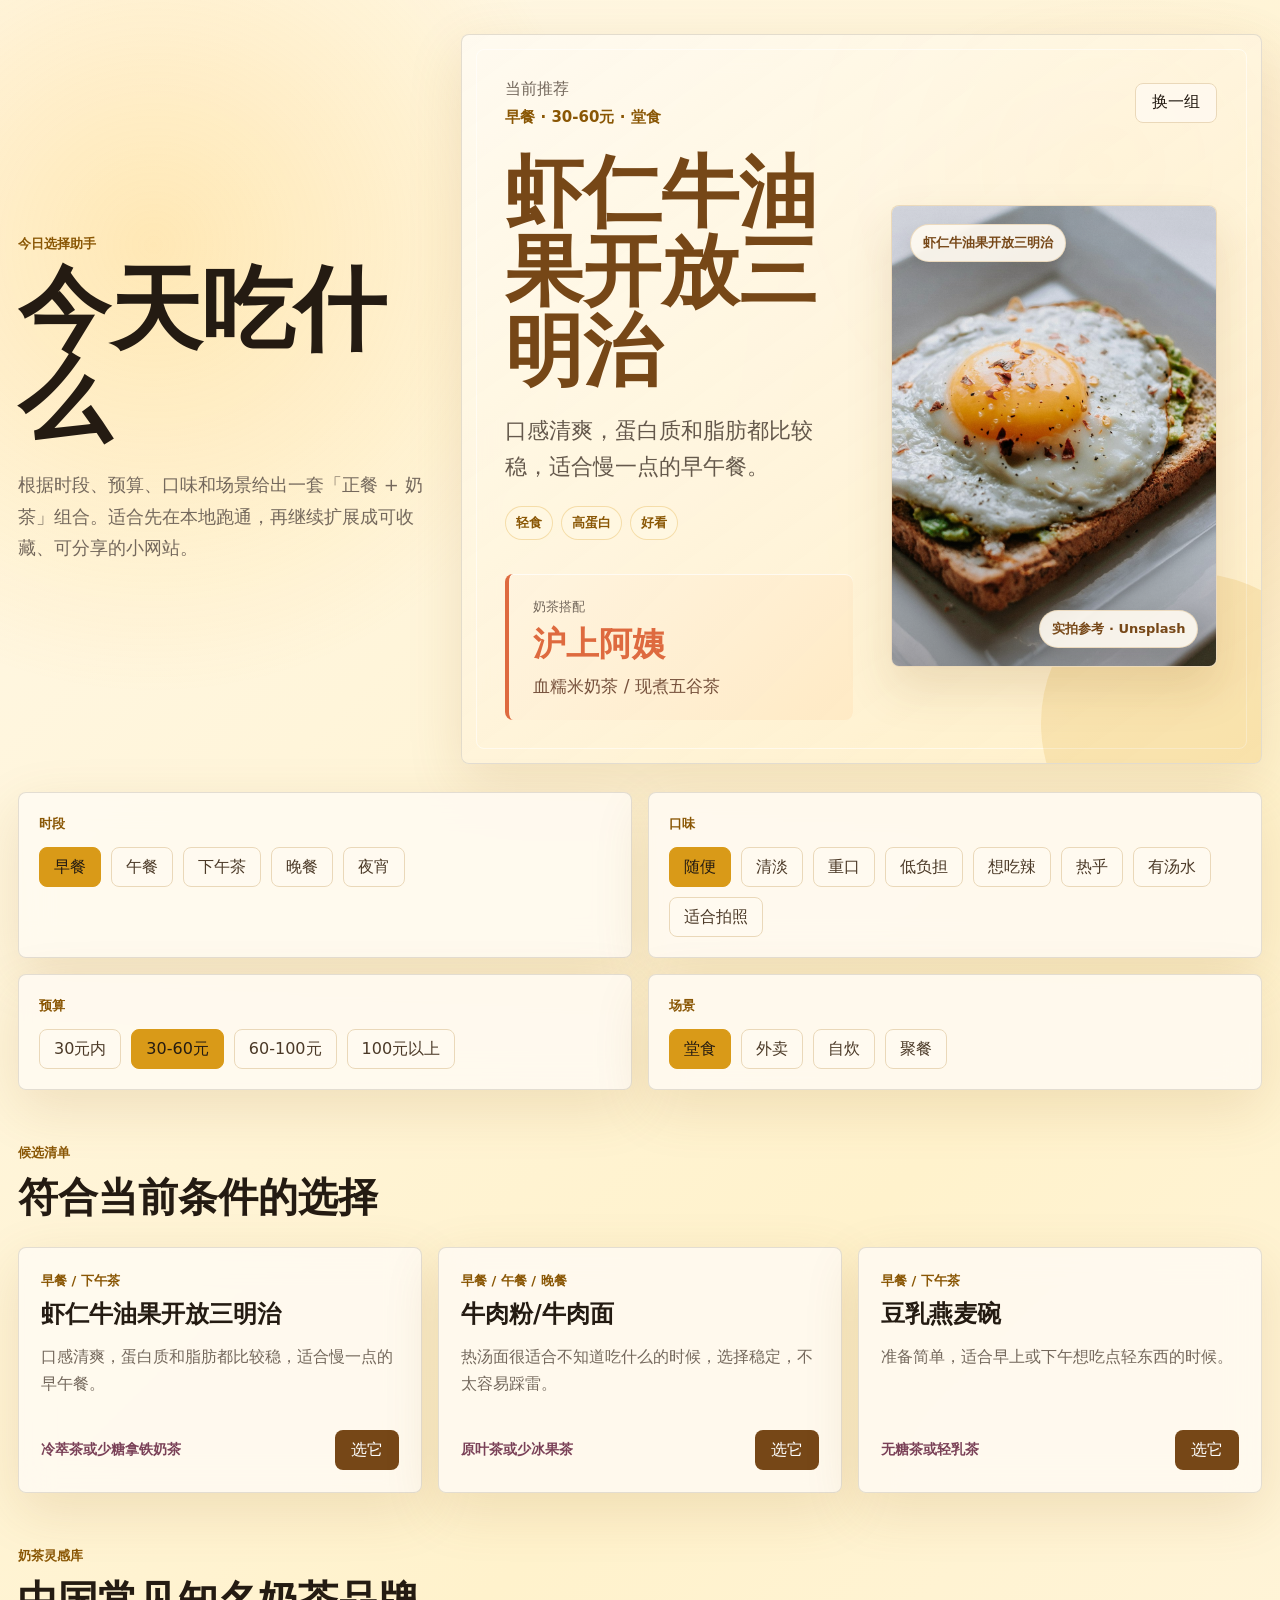
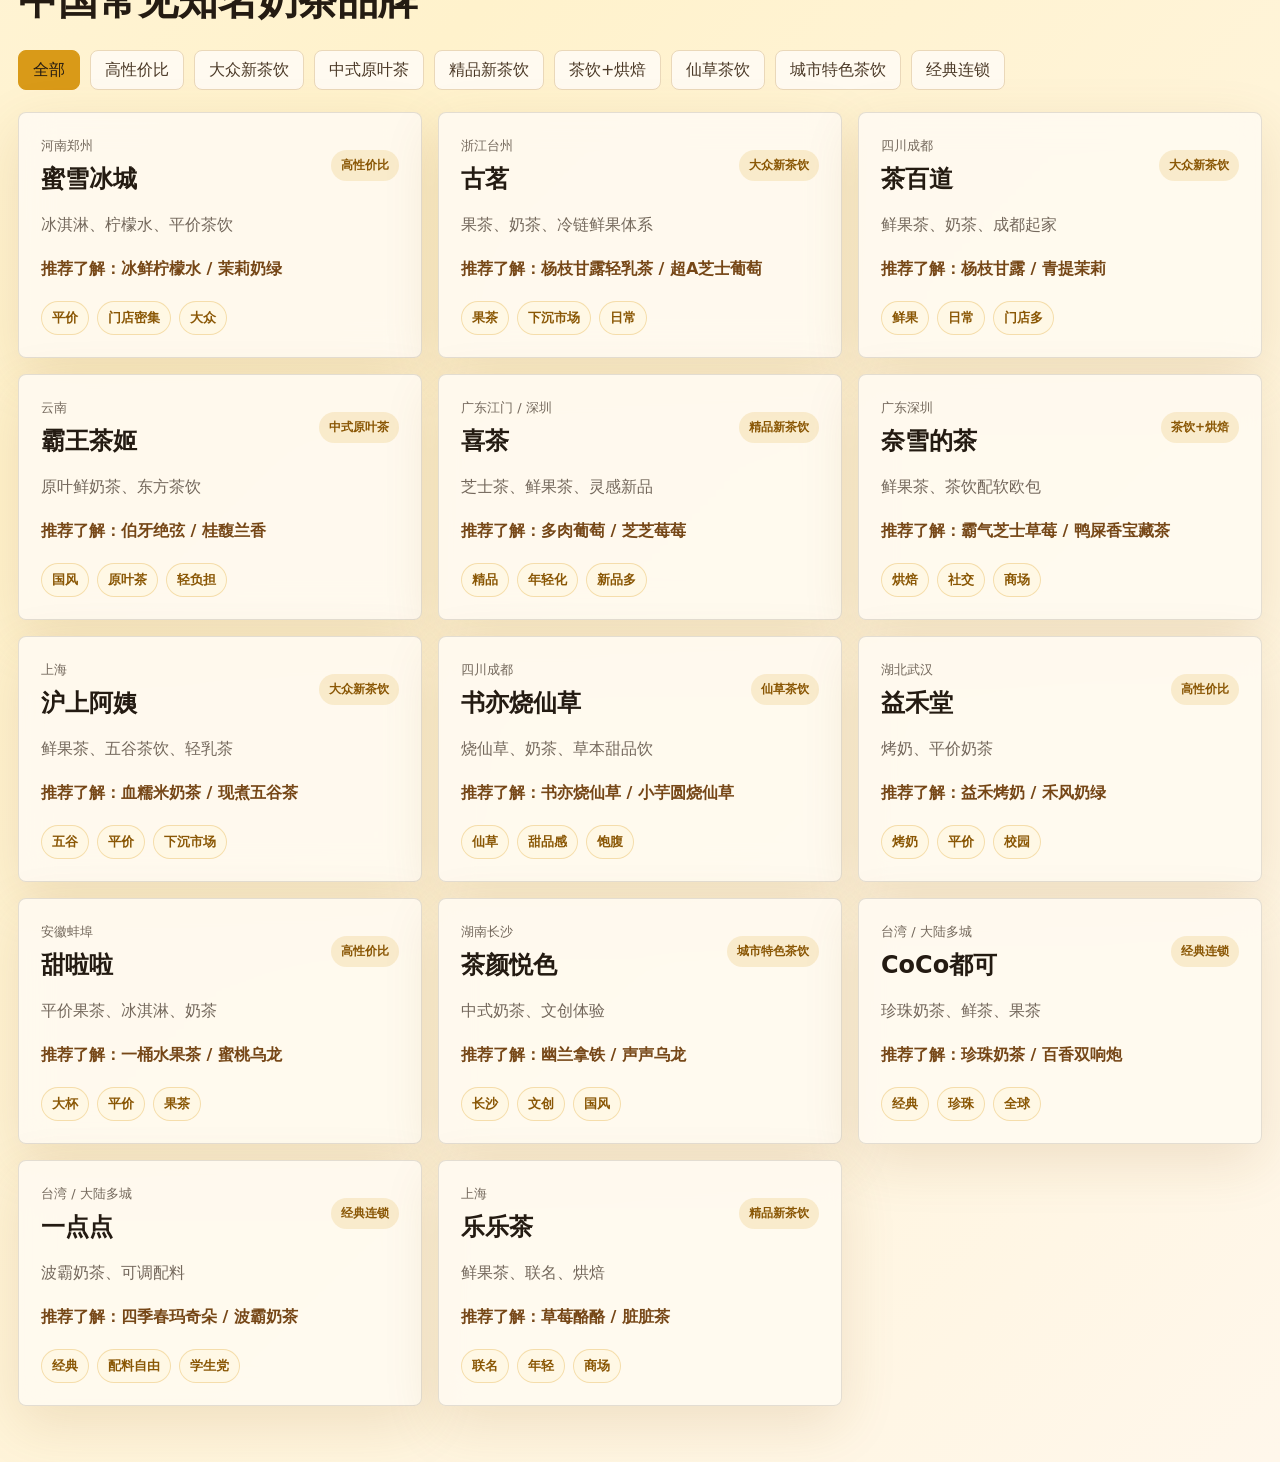
==== index.html @ f4c031ff "Add files via upload deploy today eat static site" ====
<!doctype html>
<html lang="zh-CN">
  <head>
    <meta charset="UTF-8" />
    <meta name="viewport" content="width=device-width, initial-scale=1.0" />
    <meta name="description" content="今天吃什么 - 简约现代的用餐与奶茶推荐小工具" />
    <title>今天吃什么</title>
    <style>
:root{color-scheme:light;font-family:Inter,PingFang SC,Microsoft YaHei,Noto Sans CJK SC,system-ui,sans-serif;background:#fff7e5;color:#241b12;--paper: #fffaf0;--ink: #241b12;--muted: #74685c;--line: #ead8b9;--honey: #d99a18;--honey-dark: #8a5705;--honey-soft: #fff0bd;--terracotta: #de6a3f;--cocoa: #764717;--plum: #7a4157;--shadow: 0 18px 55px rgba(142, 91, 19, .14)}*{box-sizing:border-box}body{margin:0;min-width:320px;background:radial-gradient(circle at 12% 8%,rgba(255,193,64,.28),transparent 28rem),radial-gradient(circle at 88% 12%,rgba(222,106,63,.14),transparent 24rem),linear-gradient(135deg,#fff8e8,#fff2cc 48%,#fff7eb)}button{border:0;cursor:pointer;font:inherit}.app-shell{width:min(1260px,calc(100% - 36px));margin:0 auto;padding:34px 0 56px}.hero{display:grid;grid-template-columns:minmax(260px,.68fr) minmax(560px,1.32fr);gap:30px;align-items:stretch;min-height:620px}.hero-copy{display:flex;min-height:100%;flex-direction:column;justify-content:center;padding:44px 0}.eyebrow,.section-heading span,.card-kicker,.filter-group>span{color:var(--honey-dark);font-size:13px;font-weight:700}h1,h2,h3,p{margin:0}h1{margin-top:12px;font-size:clamp(48px,8vw,92px);line-height:.98;letter-spacing:0}.hero-copy p{width:min(620px,100%);margin-top:24px;color:var(--muted);font-size:18px;line-height:1.75}.hero-panel,.meal-card,.brand-card,.filter-group{border:1px solid rgba(221,215,203,.82);border-radius:8px;background:#fffaf0eb;box-shadow:var(--shadow);-webkit-backdrop-filter:blur(16px);backdrop-filter:blur(16px)}.hero-panel{position:relative;overflow:hidden;display:flex;min-height:620px;flex-direction:column;justify-content:space-between;padding:clamp(26px,3.4vw,44px);background:linear-gradient(145deg,#fffaf0f7,#ffeec6d6),radial-gradient(circle at 80% 18%,rgba(255,202,81,.34),transparent 20rem)}.hero-panel:before{position:absolute;top:14px;right:14px;bottom:14px;left:14px;border:1px solid rgba(255,255,255,.56);border-radius:8px;content:"";pointer-events:none}.hero-panel:after{position:absolute;right:-80px;bottom:-110px;width:300px;height:300px;border-radius:50%;background:#d99a1829;content:"";pointer-events:none}.panel-topline,.meal-footer,.brand-head{display:flex;align-items:center;justify-content:space-between;gap:16px}.panel-topline span{color:var(--muted)}.panel-topline>div{position:relative;z-index:1;display:flex;flex-direction:column;gap:8px}.panel-topline strong{color:var(--honey-dark);font-size:15px}.hero-card-body{position:relative;z-index:1;display:grid;flex:1;grid-template-columns:minmax(0,1fr) minmax(300px,.94fr);gap:clamp(20px,3vw,40px);align-items:center;margin-top:26px}.hero-card-content{min-width:0}.ghost-button,.meal-footer button,.tier-tabs button,.chips button{min-height:40px;border-radius:8px;transition:transform .16s ease,background .16s ease,color .16s ease}.ghost-button{border:1px solid var(--line);background:#fffaf0d6;color:var(--ink);padding:0 16px;position:relative;z-index:1}.ghost-button:hover,.meal-footer button:hover,.tier-tabs button:hover,.chips button:hover{transform:translateY(-1px)}.hero-panel h2{margin-top:0;color:var(--cocoa);font-size:clamp(50px,6.1vw,86px);line-height:1.02}.hero-card-content>p{max-width:610px;margin-top:22px;color:#65594c;font-size:clamp(18px,1.7vw,24px);line-height:1.62}.tag-row{display:flex;flex-wrap:wrap;gap:8px;margin-top:22px}.tag-row span{border:1px solid rgba(217,154,24,.28);border-radius:999px;background:#fff8e2c7;color:var(--honey-dark);font-size:13px;font-weight:700;padding:7px 10px}.pair-card{max-width:620px;margin-top:34px;border-left:4px solid var(--terracotta);border-radius:8px;background:linear-gradient(135deg,#fff4dff2,#ffe8c2d1);box-shadow:inset 0 1px #ffffffb3;padding:22px 24px}.pair-card span,.brand-head span{color:var(--muted);font-size:13px}.pair-card strong{display:block;margin-top:6px;color:var(--terracotta);font-size:clamp(26px,2.6vw,36px)}.pair-card p{margin-top:8px;color:#76513c;font-size:17px}.food-visual{position:relative;display:grid;overflow:hidden;min-height:460px;place-items:stretch;border:1px solid rgba(234,216,185,.9);border-radius:8px;background:radial-gradient(circle at 46% 34%,rgba(255,255,255,.86),transparent 15rem),linear-gradient(145deg,#ffe8aac7,#fff5e0eb);box-shadow:inset 0 1px #ffffffc2,0 22px 46px #7f501426}.food-visual img{display:block;width:100%;max-width:none;height:100%;min-height:460px;object-fit:cover;transform:scale(1.01)}.food-visual img.fallback-art{object-fit:contain;padding:28px;background:#fff3d2}.photo-shade{position:absolute;top:0;right:0;bottom:0;left:0;background:linear-gradient(180deg,#241b1214,#241b1200 42%),linear-gradient(0deg,#241b1257,#241b1200 44%);pointer-events:none}.visual-chip{position:absolute;z-index:1;border:1px solid rgba(234,216,185,.9);border-radius:999px;background:#fffaf0eb;box-shadow:0 12px 24px #241b1229;color:var(--cocoa);font-size:13px;font-weight:800;padding:9px 12px}.visual-chip.top{top:18px;left:18px}.visual-chip.bottom{right:18px;bottom:18px}.controls-section{display:grid;grid-template-columns:repeat(2,minmax(0,1fr));gap:16px;margin-top:28px}.filter-group{padding:20px}.chips{display:flex;flex-wrap:wrap;gap:10px;margin-top:14px}.chips button,.tier-tabs button{border:1px solid var(--line);background:#fffaf0;color:#4b3927;padding:0 14px}.chips button.selected,.tier-tabs button.active{border-color:var(--honey);background:var(--honey);color:#241b12}.recommend-grid,.brand-section{margin-top:54px}.section-heading{display:flex;flex-direction:column;gap:8px}.section-heading h2{font-size:clamp(26px,4vw,40px)}.cards,.brand-list{display:grid;grid-template-columns:repeat(3,minmax(0,1fr));gap:16px;margin-top:22px}.meal-card,.brand-card{display:flex;min-height:246px;flex-direction:column;justify-content:space-between;padding:22px}.meal-card h3,.brand-card h3{margin-top:8px;font-size:24px}.meal-card p,.brand-card p{margin-top:14px;color:var(--muted);line-height:1.65}.meal-footer{margin-top:22px}.meal-footer span{color:var(--plum);font-size:14px;font-weight:700}.meal-footer button{background:var(--cocoa);color:#fff;padding:0 16px}.tier-tabs{display:flex;flex-wrap:wrap;gap:10px;margin-top:22px}.brand-head strong{border-radius:999px;background:#d99a1829;color:var(--honey-dark);font-size:12px;padding:7px 10px;white-space:nowrap}.drink-line{margin-top:16px;color:var(--cocoa);font-weight:700;line-height:1.5}.tag-row.compact{margin-top:18px}@media(max-width:920px){.hero,.controls-section,.cards,.brand-list{grid-template-columns:1fr}.hero{min-height:auto}.hero-copy{padding:26px 0 8px}.hero-panel{min-height:auto}.hero-card-body{grid-template-columns:1fr}.food-visual{order:-1;min-height:330px}.food-visual img{min-height:330px}}@media(max-width:560px){.app-shell{width:min(100% - 24px,1180px);padding-top:20px}h1{font-size:50px}.hero-copy p,.hero-card-content>p{font-size:16px}.hero-panel h2{font-size:42px}.hero-panel,.meal-card,.brand-card,.filter-group{padding:18px}.panel-topline,.meal-footer,.brand-head{align-items:flex-start;flex-direction:column}.ghost-button,.meal-footer button{width:100%}.food-visual,.food-visual img{min-height:236px}.visual-chip{font-size:12px;padding:7px 10px}}

    </style>
  </head>
  <body>
    <div id="root"></div>
    <script>
(function(){const U=document.createElement("link").relList;if(U&&U.supports&&U.supports("modulepreload"))return;for(const M of document.querySelectorAll('link[rel="modulepreload"]'))pe(M);new MutationObserver(M=>{for(const K of M)if(K.type==="childList")for(const re of K.addedNodes)re.tagName==="LINK"&&re.rel==="modulepreload"&&pe(re)}).observe(document,{childList:!0,subtree:!0});function m(M){const K={};return M.integrity&&(K.integrity=M.integrity),M.referrerPolicy&&(K.referrerPolicy=M.referrerPolicy),M.crossOrigin==="use-credentials"?K.credentials="include":M.crossOrigin==="anonymous"?K.credentials="omit":K.credentials="same-origin",K}function pe(M){if(M.ep)return;M.ep=!0;const K=m(M);fetch(M.href,K)}})();function Df(_){return _&&_.__esModule&&Object.prototype.hasOwnProperty.call(_,"default")?_.default:_}var Ni={exports:{}},gr={},Pi={exports:{}},F={};/**
 * @license React
 * react.production.min.js
 *
 * Copyright (c) Facebook, Inc. and its affiliates.
 *
 * This source code is licensed under the MIT license found in the
 * LICENSE file in the root directory of this source tree.
 */var Pa;function Ff(){if(Pa)return F;Pa=1;var _=Symbol.for("react.element"),U=Symbol.for("react.portal"),m=Symbol.for("react.fragment"),pe=Symbol.for("react.strict_mode"),M=Symbol.for("react.profiler"),K=Symbol.for("react.provider"),re=Symbol.for("react.context"),ae=Symbol.for("react.forward_ref"),$=Symbol.for("react.suspense"),ke=Symbol.for("react.memo"),ve=Symbol.for("react.lazy"),X=Symbol.iterator;function Y(c){return c===null||typeof c!="object"?null:(c=X&&c[X]||c["@@iterator"],typeof c=="function"?c:null)}var G={isMounted:function(){return!1},enqueueForceUpdate:function(){},enqueueReplaceState:function(){},enqueueSetState:function(){}},Le=Object.assign,Z={};function x(c,v,D){this.props=c,this.context=v,this.refs=Z,this.updater=D||G}x.prototype.isReactComponent={},x.prototype.setState=function(c,v){if(typeof c!="object"&&typeof c!="function"&&c!=null)throw Error("setState(...): takes an object of state variables to update or a function which returns an object of state variables.");this.updater.enqueueSetState(this,c,v,"setState")},x.prototype.forceUpdate=function(c){this.updater.enqueueForceUpdate(this,c,"forceUpdate")};function le(){}le.prototype=x.prototype;function at(c,v,D){this.props=c,this.context=v,this.refs=Z,this.updater=D||G}var be=at.prototype=new le;be.constructor=at,Le(be,x.prototype),be.isPureReactComponent=!0;var Ee=Array.isArray,et=Object.prototype.hasOwnProperty,ze={current:null},Re={key:!0,ref:!0,__self:!0,__source:!0};function Ke(c,v,D){var I,V={},B=null,J=null;if(v!=null)for(I in v.ref!==void 0&&(J=v.ref),v.key!==void 0&&(B=""+v.key),v)et.call(v,I)&&!Re.hasOwnProperty(I)&&(V[I]=v[I]);var W=arguments.length-2;if(W===1)V.children=D;else if(1<W){for(var te=Array(W),Be=0;Be<W;Be++)te[Be]=arguments[Be+2];V.children=te}if(c&&c.defaultProps)for(I in W=c.defaultProps,W)V[I]===void 0&&(V[I]=W[I]);return{$$typeof:_,type:c,key:B,ref:J,props:V,_owner:ze.current}}function Pt(c,v){return{$$typeof:_,type:c.type,key:v,ref:c.ref,props:c.props,_owner:c._owner}}function yt(c){return typeof c=="object"&&c!==null&&c.$$typeof===_}function Yt(c){var v={"=":"=0",":":"=2"};return"$"+c.replace(/[=:]/g,function(D){return v[D]})}var ct=/\/+/g;function Ve(c,v){return typeof c=="object"&&c!==null&&c.key!=null?Yt(""+c.key):v.toString(36)}function tt(c,v,D,I,V){var B=typeof c;(B==="undefined"||B==="boolean")&&(c=null);var J=!1;if(c===null)J=!0;else switch(B){case"string":case"number":J=!0;break;case"object":switch(c.$$typeof){case _:case U:J=!0}}if(J)return J=c,V=V(J),c=I===""?"."+Ve(J,0):I,Ee(V)?(D="",c!=null&&(D=c.replace(ct,"$&/")+"/"),tt(V,v,D,"",function(Be){return Be})):V!=null&&(yt(V)&&(V=Pt(V,D+(!V.key||J&&J.key===V.key?"":(""+V.key).replace(ct,"$&/")+"/")+c)),v.push(V)),1;if(J=0,I=I===""?".":I+":",Ee(c))for(var W=0;W<c.length;W++){B=c[W];var te=I+Ve(B,W);J+=tt(B,v,D,te,V)}else if(te=Y(c),typeof te=="function")for(c=te.call(c),W=0;!(B=c.next()).done;)B=B.value,te=I+Ve(B,W++),J+=tt(B,v,D,te,V);else if(B==="object")throw v=String(c),Error("Objects are not valid as a React child (found: "+(v==="[object Object]"?"object with keys {"+Object.keys(c).join(", ")+"}":v)+"). If you meant to render a collection of children, use an array instead.");return J}function ft(c,v,D){if(c==null)return c;var I=[],V=0;return tt(c,I,"","",function(B){return v.call(D,B,V++)}),I}function Oe(c){if(c._status===-1){var v=c._result;v=v(),v.then(function(D){(c._status===0||c._status===-1)&&(c._status=1,c._result=D)},function(D){(c._status===0||c._status===-1)&&(c._status=2,c._result=D)}),c._status===-1&&(c._status=0,c._result=v)}if(c._status===1)return c._result.default;throw c._result}var oe={current:null},k={transition:null},R={ReactCurrentDispatcher:oe,ReactCurrentBatchConfig:k,ReactCurrentOwner:ze};function N(){throw Error("act(...) is not supported in production builds of React.")}return F.Children={map:ft,forEach:function(c,v,D){ft(c,function(){v.apply(this,arguments)},D)},count:function(c){var v=0;return ft(c,function(){v++}),v},toArray:function(c){return ft(c,function(v){return v})||[]},only:function(c){if(!yt(c))throw Error("React.Children.only expected to receive a single React element child.");return c}},F.Component=x,F.Fragment=m,F.Profiler=M,F.PureComponent=at,F.StrictMode=pe,F.Suspense=$,F.__SECRET_INTERNALS_DO_NOT_USE_OR_YOU_WILL_BE_FIRED=R,F.act=N,F.cloneElement=function(c,v,D){if(c==null)throw Error("React.cloneElement(...): The argument must be a React element, but you passed "+c+".");var I=Le({},c.props),V=c.key,B=c.ref,J=c._owner;if(v!=null){if(v.ref!==void 0&&(B=v.ref,J=ze.current),v.key!==void 0&&(V=""+v.key),c.type&&c.type.defaultProps)var W=c.type.defaultProps;for(te in v)et.call(v,te)&&!Re.hasOwnProperty(te)&&(I[te]=v[te]===void 0&&W!==void 0?W[te]:v[te])}var te=arguments.length-2;if(te===1)I.children=D;else if(1<te){W=Array(te);for(var Be=0;Be<te;Be++)W[Be]=arguments[Be+2];I.children=W}return{$$typeof:_,type:c.type,key:V,ref:B,props:I,_owner:J}},F.createContext=function(c){return c={$$typeof:re,_currentValue:c,_currentValue2:c,_threadCount:0,Provider:null,Consumer:null,_defaultValue:null,_globalName:null},c.Provider={$$typeof:K,_context:c},c.Consumer=c},F.createElement=Ke,F.createFactory=function(c){var v=Ke.bind(null,c);return v.type=c,v},F.createRef=function(){return{current:null}},F.forwardRef=function(c){return{$$typeof:ae,render:c}},F.isValidElement=yt,F.lazy=function(c){return{$$typeof:ve,_payload:{_status:-1,_result:c},_init:Oe}},F.memo=function(c,v){return{$$typeof:ke,type:c,compare:v===void 0?null:v}},F.startTransition=function(c){var v=k.transition;k.transition={};try{c()}finally{k.transition=v}},F.unstable_act=N,F.useCallback=function(c,v){return oe.current.useCallback(c,v)},F.useContext=function(c){return oe.current.useContext(c)},F.useDebugValue=function(){},F.useDeferredValue=function(c){return oe.current.useDeferredValue(c)},F.useEffect=function(c,v){return oe.current.useEffect(c,v)},F.useId=function(){return oe.current.useId()},F.useImperativeHandle=function(c,v,D){return oe.current.useImperativeHandle(c,v,D)},F.useInsertionEffect=function(c,v){return oe.current.useInsertionEffect(c,v)},F.useLayoutEffect=function(c,v){return oe.current.useLayoutEffect(c,v)},F.useMemo=function(c,v){return oe.current.useMemo(c,v)},F.useReducer=function(c,v,D){return oe.current.useReducer(c,v,D)},F.useRef=function(c){return oe.current.useRef(c)},F.useState=function(c){return oe.current.useState(c)},F.useSyncExternalStore=function(c,v,D){return oe.current.useSyncExternalStore(c,v,D)},F.useTransition=function(){return oe.current.useTransition()},F.version="18.3.1",F}var za;function Li(){return za||(za=1,Pi.exports=Ff()),Pi.exports}/**
 * @license React
 * react-jsx-runtime.production.min.js
 *
 * Copyright (c) Facebook, Inc. and its affiliates.
 *
 * This source code is licensed under the MIT license found in the
 * LICENSE file in the root directory of this source tree.
 */var ja;function If(){if(ja)return gr;ja=1;var _=Li(),U=Symbol.for("react.element"),m=Symbol.for("react.fragment"),pe=Object.prototype.hasOwnProperty,M=_.__SECRET_INTERNALS_DO_NOT_USE_OR_YOU_WILL_BE_FIRED.ReactCurrentOwner,K={key:!0,ref:!0,__self:!0,__source:!0};function re(ae,$,ke){var ve,X={},Y=null,G=null;ke!==void 0&&(Y=""+ke),$.key!==void 0&&(Y=""+$.key),$.ref!==void 0&&(G=$.ref);for(ve in $)pe.call($,ve)&&!K.hasOwnProperty(ve)&&(X[ve]=$[ve]);if(ae&&ae.defaultProps)for(ve in $=ae.defaultProps,$)X[ve]===void 0&&(X[ve]=$[ve]);return{$$typeof:U,type:ae,key:Y,ref:G,props:X,_owner:M.current}}return gr.Fragment=m,gr.jsx=re,gr.jsxs=re,gr}var Ta;function Uf(){return Ta||(Ta=1,Ni.exports=If()),Ni.exports}var E=Uf(),Nt=Li();const Af=Df(Nt);var jl={},zi={exports:{}},Ae={},ji={exports:{}},Ti={};/**
 * @license React
 * scheduler.production.min.js
 *
 * Copyright (c) Facebook, Inc. and its affiliates.
 *
 * This source code is licensed under the MIT license found in the
 * LICENSE file in the root directory of this source tree.
 */var La;function Vf(){return La||(La=1,(function(_){function U(k,R){var N=k.length;k.push(R);e:for(;0<N;){var c=N-1>>>1,v=k[c];if(0<M(v,R))k[c]=R,k[N]=v,N=c;else break e}}function m(k){return k.length===0?null:k[0]}function pe(k){if(k.length===0)return null;var R=k[0],N=k.pop();if(N!==R){k[0]=N;e:for(var c=0,v=k.length,D=v>>>1;c<D;){var I=2*(c+1)-1,V=k[I],B=I+1,J=k[B];if(0>M(V,N))B<v&&0>M(J,V)?(k[c]=J,k[B]=N,c=B):(k[c]=V,k[I]=N,c=I);else if(B<v&&0>M(J,N))k[c]=J,k[B]=N,c=B;else break e}}return R}function M(k,R){var N=k.sortIndex-R.sortIndex;return N!==0?N:k.id-R.id}if(typeof performance=="object"&&typeof performance.now=="function"){var K=performance;_.unstable_now=function(){return K.now()}}else{var re=Date,ae=re.now();_.unstable_now=function(){return re.now()-ae}}var $=[],ke=[],ve=1,X=null,Y=3,G=!1,Le=!1,Z=!1,x=typeof setTimeout=="function"?setTimeout:null,le=typeof clearTimeout=="function"?clearTimeout:null,at=typeof setImmediate<"u"?setImmediate:null;typeof navigator<"u"&&navigator.scheduling!==void 0&&navigator.scheduling.isInputPending!==void 0&&navigator.scheduling.isInputPending.bind(navigator.scheduling);function be(k){for(var R=m(ke);R!==null;){if(R.callback===null)pe(ke);else if(R.startTime<=k)pe(ke),R.sortIndex=R.expirationTime,U($,R);else break;R=m(ke)}}function Ee(k){if(Z=!1,be(k),!Le)if(m($)!==null)Le=!0,Oe(et);else{var R=m(ke);R!==null&&oe(Ee,R.startTime-k)}}function et(k,R){Le=!1,Z&&(Z=!1,le(Ke),Ke=-1),G=!0;var N=Y;try{for(be(R),X=m($);X!==null&&(!(X.expirationTime>R)||k&&!Yt());){var c=X.callback;if(typeof c=="function"){X.callback=null,Y=X.priorityLevel;var v=c(X.expirationTime<=R);R=_.unstable_now(),typeof v=="function"?X.callback=v:X===m($)&&pe($),be(R)}else pe($);X=m($)}if(X!==null)var D=!0;else{var I=m(ke);I!==null&&oe(Ee,I.startTime-R),D=!1}return D}finally{X=null,Y=N,G=!1}}var ze=!1,Re=null,Ke=-1,Pt=5,yt=-1;function Yt(){return!(_.unstable_now()-yt<Pt)}function ct(){if(Re!==null){var k=_.unstable_now();yt=k;var R=!0;try{R=Re(!0,k)}finally{R?Ve():(ze=!1,Re=null)}}else ze=!1}var Ve;if(typeof at=="function")Ve=function(){at(ct)};else if(typeof MessageChannel<"u"){var tt=new MessageChannel,ft=tt.port2;tt.port1.onmessage=ct,Ve=function(){ft.postMessage(null)}}else Ve=function(){x(ct,0)};function Oe(k){Re=k,ze||(ze=!0,Ve())}function oe(k,R){Ke=x(function(){k(_.unstable_now())},R)}_.unstable_IdlePriority=5,_.unstable_ImmediatePriority=1,_.unstable_LowPriority=4,_.unstable_NormalPriority=3,_.unstable_Profiling=null,_.unstable_UserBlockingPriority=2,_.unstable_cancelCallback=function(k){k.callback=null},_.unstable_continueExecution=function(){Le||G||(Le=!0,Oe(et))},_.unstable_forceFrameRate=function(k){0>k||125<k?console.error("forceFrameRate takes a positive int between 0 and 125, forcing frame rates higher than 125 fps is not supported"):Pt=0<k?Math.floor(1e3/k):5},_.unstable_getCurrentPriorityLevel=function(){return Y},_.unstable_getFirstCallbackNode=function(){return m($)},_.unstable_next=function(k){switch(Y){case 1:case 2:case 3:var R=3;break;default:R=Y}var N=Y;Y=R;try{return k()}finally{Y=N}},_.unstable_pauseExecution=function(){},_.unstable_requestPaint=function(){},_.unstable_runWithPriority=function(k,R){switch(k){case 1:case 2:case 3:case 4:case 5:break;default:k=3}var N=Y;Y=k;try{return R()}finally{Y=N}},_.unstable_scheduleCallback=function(k,R,N){var c=_.unstable_now();switch(typeof N=="object"&&N!==null?(N=N.delay,N=typeof N=="number"&&0<N?c+N:c):N=c,k){case 1:var v=-1;break;case 2:v=250;break;case 5:v=1073741823;break;case 4:v=1e4;break;default:v=5e3}return v=N+v,k={id:ve++,callback:R,priorityLevel:k,startTime:N,expirationTime:v,sortIndex:-1},N>c?(k.sortIndex=N,U(ke,k),m($)===null&&k===m(ke)&&(Z?(le(Ke),Ke=-1):Z=!0,oe(Ee,N-c))):(k.sortIndex=v,U($,k),Le||G||(Le=!0,Oe(et))),k},_.unstable_shouldYield=Yt,_.unstable_wrapCallback=function(k){var R=Y;return function(){var N=Y;Y=R;try{return k.apply(this,arguments)}finally{Y=N}}}})(Ti)),Ti}var Ra;function Bf(){return Ra||(Ra=1,ji.exports=Vf()),ji.exports}/**
 * @license React
 * react-dom.production.min.js
 *
 * Copyright (c) Facebook, Inc. and its affiliates.
 *
 * This source code is licensed under the MIT license found in the
 * LICENSE file in the root directory of this source tree.
 */var Oa;function Hf(){if(Oa)return Ae;Oa=1;var _=Li(),U=Bf();function m(e){for(var t="https://reactjs.org/docs/error-decoder.html?invariant="+e,n=1;n<arguments.length;n++)t+="&args[]="+encodeURIComponent(arguments[n]);return"Minified React error #"+e+"; visit "+t+" for the full message or use the non-minified dev environment for full errors and additional helpful warnings."}var pe=new Set,M={};function K(e,t){re(e,t),re(e+"Capture",t)}function re(e,t){for(M[e]=t,e=0;e<t.length;e++)pe.add(t[e])}var ae=!(typeof window>"u"||typeof window.document>"u"||typeof window.document.createElement>"u"),$=Object.prototype.hasOwnProperty,ke=/^[:A-Z_a-z\u00C0-\u00D6\u00D8-\u00F6\u00F8-\u02FF\u0370-\u037D\u037F-\u1FFF\u200C-\u200D\u2070-\u218F\u2C00-\u2FEF\u3001-\uD7FF\uF900-\uFDCF\uFDF0-\uFFFD][:A-Z_a-z\u00C0-\u00D6\u00D8-\u00F6\u00F8-\u02FF\u0370-\u037D\u037F-\u1FFF\u200C-\u200D\u2070-\u218F\u2C00-\u2FEF\u3001-\uD7FF\uF900-\uFDCF\uFDF0-\uFFFD\-.0-9\u00B7\u0300-\u036F\u203F-\u2040]*$/,ve={},X={};function Y(e){return $.call(X,e)?!0:$.call(ve,e)?!1:ke.test(e)?X[e]=!0:(ve[e]=!0,!1)}function G(e,t,n,r){if(n!==null&&n.type===0)return!1;switch(typeof t){case"function":case"symbol":return!0;case"boolean":return r?!1:n!==null?!n.acceptsBooleans:(e=e.toLowerCase().slice(0,5),e!=="data-"&&e!=="aria-");default:return!1}}function Le(e,t,n,r){if(t===null||typeof t>"u"||G(e,t,n,r))return!0;if(r)return!1;if(n!==null)switch(n.type){case 3:return!t;case 4:return t===!1;case 5:return isNaN(t);case 6:return isNaN(t)||1>t}return!1}function Z(e,t,n,r,l,u,i){this.acceptsBooleans=t===2||t===3||t===4,this.attributeName=r,this.attributeNamespace=l,this.mustUseProperty=n,this.propertyName=e,this.type=t,this.sanitizeURL=u,this.removeEmptyString=i}var x={};"children dangerouslySetInnerHTML defaultValue defaultChecked innerHTML suppressContentEditableWarning suppressHydrationWarning style".split(" ").forEach(function(e){x[e]=new Z(e,0,!1,e,null,!1,!1)}),[["acceptCharset","accept-charset"],["className","class"],["htmlFor","for"],["httpEquiv","http-equiv"]].forEach(function(e){var t=e[0];x[t]=new Z(t,1,!1,e[1],null,!1,!1)}),["contentEditable","draggable","spellCheck","value"].forEach(function(e){x[e]=new Z(e,2,!1,e.toLowerCase(),null,!1,!1)}),["autoReverse","externalResourcesRequired","focusable","preserveAlpha"].forEach(function(e){x[e]=new Z(e,2,!1,e,null,!1,!1)}),"allowFullScreen async autoFocus autoPlay controls default defer disabled disablePictureInPicture disableRemotePlayback formNoValidate hidden loop noModule noValidate open playsInline readOnly required reversed scoped seamless itemScope".split(" ").forEach(function(e){x[e]=new Z(e,3,!1,e.toLowerCase(),null,!1,!1)}),["checked","multiple","muted","selected"].forEach(function(e){x[e]=new Z(e,3,!0,e,null,!1,!1)}),["capture","download"].forEach(function(e){x[e]=new Z(e,4,!1,e,null,!1,!1)}),["cols","rows","size","span"].forEach(function(e){x[e]=new Z(e,6,!1,e,null,!1,!1)}),["rowSpan","start"].forEach(function(e){x[e]=new Z(e,5,!1,e.toLowerCase(),null,!1,!1)});var le=/[\-:]([a-z])/g;function at(e){return e[1].toUpperCase()}"accent-height alignment-baseline arabic-form baseline-shift cap-height clip-path clip-rule color-interpolation color-interpolation-filters color-profile color-rendering dominant-baseline enable-background fill-opacity fill-rule flood-color flood-opacity font-family font-size font-size-adjust font-stretch font-style font-variant font-weight glyph-name glyph-orientation-horizontal glyph-orientation-vertical horiz-adv-x horiz-origin-x image-rendering letter-spacing lighting-color marker-end marker-mid marker-start overline-position overline-thickness paint-order panose-1 pointer-events rendering-intent shape-rendering stop-color stop-opacity strikethrough-position strikethrough-thickness stroke-dasharray stroke-dashoffset stroke-linecap stroke-linejoin stroke-miterlimit stroke-opacity stroke-width text-anchor text-decoration text-rendering underline-position underline-thickness unicode-bidi unicode-range units-per-em v-alphabetic v-hanging v-ideographic v-mathematical vector-effect vert-adv-y vert-origin-x vert-origin-y word-spacing writing-mode xmlns:xlink x-height".split(" ").forEach(function(e){var t=e.replace(le,at);x[t]=new Z(t,1,!1,e,null,!1,!1)}),"xlink:actuate xlink:arcrole xlink:role xlink:show xlink:title xlink:type".split(" ").forEach(function(e){var t=e.replace(le,at);x[t]=new Z(t,1,!1,e,"http://www.w3.org/1999/xlink",!1,!1)}),["xml:base","xml:lang","xml:space"].forEach(function(e){var t=e.replace(le,at);x[t]=new Z(t,1,!1,e,"http://www.w3.org/XML/1998/namespace",!1,!1)}),["tabIndex","crossOrigin"].forEach(function(e){x[e]=new Z(e,1,!1,e.toLowerCase(),null,!1,!1)}),x.xlinkHref=new Z("xlinkHref",1,!1,"xlink:href","http://www.w3.org/1999/xlink",!0,!1),["src","href","action","formAction"].forEach(function(e){x[e]=new Z(e,1,!1,e.toLowerCase(),null,!0,!0)});function be(e,t,n,r){var l=x.hasOwnProperty(t)?x[t]:null;(l!==null?l.type!==0:r||!(2<t.length)||t[0]!=="o"&&t[0]!=="O"||t[1]!=="n"&&t[1]!=="N")&&(Le(t,n,l,r)&&(n=null),r||l===null?Y(t)&&(n===null?e.removeAttribute(t):e.setAttribute(t,""+n)):l.mustUseProperty?e[l.propertyName]=n===null?l.type===3?!1:"":n:(t=l.attributeName,r=l.attributeNamespace,n===null?e.removeAttribute(t):(l=l.type,n=l===3||l===4&&n===!0?"":""+n,r?e.setAttributeNS(r,t,n):e.setAttribute(t,n))))}var Ee=_.__SECRET_INTERNALS_DO_NOT_USE_OR_YOU_WILL_BE_FIRED,et=Symbol.for("react.element"),ze=Symbol.for("react.portal"),Re=Symbol.for("react.fragment"),Ke=Symbol.for("react.strict_mode"),Pt=Symbol.for("react.profiler"),yt=Symbol.for("react.provider"),Yt=Symbol.for("react.context"),ct=Symbol.for("react.forward_ref"),Ve=Symbol.for("react.suspense"),tt=Symbol.for("react.suspense_list"),ft=Symbol.for("react.memo"),Oe=Symbol.for("react.lazy"),oe=Symbol.for("react.offscreen"),k=Symbol.iterator;function R(e){return e===null||typeof e!="object"?null:(e=k&&e[k]||e["@@iterator"],typeof e=="function"?e:null)}var N=Object.assign,c;function v(e){if(c===void 0)try{throw Error()}catch(n){var t=n.stack.trim().match(/\n( *(at )?)/);c=t&&t[1]||""}return`
`+c+e}var D=!1;function I(e,t){if(!e||D)return"";D=!0;var n=Error.prepareStackTrace;Error.prepareStackTrace=void 0;try{if(t)if(t=function(){throw Error()},Object.defineProperty(t.prototype,"props",{set:function(){throw Error()}}),typeof Reflect=="object"&&Reflect.construct){try{Reflect.construct(t,[])}catch(p){var r=p}Reflect.construct(e,[],t)}else{try{t.call()}catch(p){r=p}e.call(t.prototype)}else{try{throw Error()}catch(p){r=p}e()}}catch(p){if(p&&r&&typeof p.stack=="string"){for(var l=p.stack.split(`
`),u=r.stack.split(`
`),i=l.length-1,o=u.length-1;1<=i&&0<=o&&l[i]!==u[o];)o--;for(;1<=i&&0<=o;i--,o--)if(l[i]!==u[o]){if(i!==1||o!==1)do if(i--,o--,0>o||l[i]!==u[o]){var s=`
`+l[i].replace(" at new "," at ");return e.displayName&&s.includes("<anonymous>")&&(s=s.replace("<anonymous>",e.displayName)),s}while(1<=i&&0<=o);break}}}finally{D=!1,Error.prepareStackTrace=n}return(e=e?e.displayName||e.name:"")?v(e):""}function V(e){switch(e.tag){case 5:return v(e.type);case 16:return v("Lazy");case 13:return v("Suspense");case 19:return v("SuspenseList");case 0:case 2:case 15:return e=I(e.type,!1),e;case 11:return e=I(e.type.render,!1),e;case 1:return e=I(e.type,!0),e;default:return""}}function B(e){if(e==null)return null;if(typeof e=="function")return e.displayName||e.name||null;if(typeof e=="string")return e;switch(e){case Re:return"Fragment";case ze:return"Portal";case Pt:return"Profiler";case Ke:return"StrictMode";case Ve:return"Suspense";case tt:return"SuspenseList"}if(typeof e=="object")switch(e.$$typeof){case Yt:return(e.displayName||"Context")+".Consumer";case yt:return(e._context.displayName||"Context")+".Provider";case ct:var t=e.render;return e=e.displayName,e||(e=t.displayName||t.name||"",e=e!==""?"ForwardRef("+e+")":"ForwardRef"),e;case ft:return t=e.displayName||null,t!==null?t:B(e.type)||"Memo";case Oe:t=e._payload,e=e._init;try{return B(e(t))}catch{}}return null}function J(e){var t=e.type;switch(e.tag){case 24:return"Cache";case 9:return(t.displayName||"Context")+".Consumer";case 10:return(t._context.displayName||"Context")+".Provider";case 18:return"DehydratedFragment";case 11:return e=t.render,e=e.displayName||e.name||"",t.displayName||(e!==""?"ForwardRef("+e+")":"ForwardRef");case 7:return"Fragment";case 5:return t;case 4:return"Portal";case 3:return"Root";case 6:return"Text";case 16:return B(t);case 8:return t===Ke?"StrictMode":"Mode";case 22:return"Offscreen";case 12:return"Profiler";case 21:return"Scope";case 13:return"Suspense";case 19:return"SuspenseList";case 25:return"TracingMarker";case 1:case 0:case 17:case 2:case 14:case 15:if(typeof t=="function")return t.displayName||t.name||null;if(typeof t=="string")return t}return null}function W(e){switch(typeof e){case"boolean":case"number":case"string":case"undefined":return e;case"object":return e;default:return""}}function te(e){var t=e.type;return(e=e.nodeName)&&e.toLowerCase()==="input"&&(t==="checkbox"||t==="radio")}function Be(e){var t=te(e)?"checked":"value",n=Object.getOwnPropertyDescriptor(e.constructor.prototype,t),r=""+e[t];if(!e.hasOwnProperty(t)&&typeof n<"u"&&typeof n.get=="function"&&typeof n.set=="function"){var l=n.get,u=n.set;return Object.defineProperty(e,t,{configurable:!0,get:function(){return l.call(this)},set:function(i){r=""+i,u.call(this,i)}}),Object.defineProperty(e,t,{enumerable:n.enumerable}),{getValue:function(){return r},setValue:function(i){r=""+i},stopTracking:function(){e._valueTracker=null,delete e[t]}}}}function wr(e){e._valueTracker||(e._valueTracker=Be(e))}function Ri(e){if(!e)return!1;var t=e._valueTracker;if(!t)return!0;var n=t.getValue(),r="";return e&&(r=te(e)?e.checked?"true":"false":e.value),e=r,e!==n?(t.setValue(e),!0):!1}function kr(e){if(e=e||(typeof document<"u"?document:void 0),typeof e>"u")return null;try{return e.activeElement||e.body}catch{return e.body}}function Ol(e,t){var n=t.checked;return N({},t,{defaultChecked:void 0,defaultValue:void 0,value:void 0,checked:n??e._wrapperState.initialChecked})}function Oi(e,t){var n=t.defaultValue==null?"":t.defaultValue,r=t.checked!=null?t.checked:t.defaultChecked;n=W(t.value!=null?t.value:n),e._wrapperState={initialChecked:r,initialValue:n,controlled:t.type==="checkbox"||t.type==="radio"?t.checked!=null:t.value!=null}}function Mi(e,t){t=t.checked,t!=null&&be(e,"checked",t,!1)}function Ml(e,t){Mi(e,t);var n=W(t.value),r=t.type;if(n!=null)r==="number"?(n===0&&e.value===""||e.value!=n)&&(e.value=""+n):e.value!==""+n&&(e.value=""+n);else if(r==="submit"||r==="reset"){e.removeAttribute("value");return}t.hasOwnProperty("value")?Dl(e,t.type,n):t.hasOwnProperty("defaultValue")&&Dl(e,t.type,W(t.defaultValue)),t.checked==null&&t.defaultChecked!=null&&(e.defaultChecked=!!t.defaultChecked)}function Di(e,t,n){if(t.hasOwnProperty("value")||t.hasOwnProperty("defaultValue")){var r=t.type;if(!(r!=="submit"&&r!=="reset"||t.value!==void 0&&t.value!==null))return;t=""+e._wrapperState.initialValue,n||t===e.value||(e.value=t),e.defaultValue=t}n=e.name,n!==""&&(e.name=""),e.defaultChecked=!!e._wrapperState.initialChecked,n!==""&&(e.name=n)}function Dl(e,t,n){(t!=="number"||kr(e.ownerDocument)!==e)&&(n==null?e.defaultValue=""+e._wrapperState.initialValue:e.defaultValue!==""+n&&(e.defaultValue=""+n))}var On=Array.isArray;function sn(e,t,n,r){if(e=e.options,t){t={};for(var l=0;l<n.length;l++)t["$"+n[l]]=!0;for(n=0;n<e.length;n++)l=t.hasOwnProperty("$"+e[n].value),e[n].selected!==l&&(e[n].selected=l),l&&r&&(e[n].defaultSelected=!0)}else{for(n=""+W(n),t=null,l=0;l<e.length;l++){if(e[l].value===n){e[l].selected=!0,r&&(e[l].defaultSelected=!0);return}t!==null||e[l].disabled||(t=e[l])}t!==null&&(t.selected=!0)}}function Fl(e,t){if(t.dangerouslySetInnerHTML!=null)throw Error(m(91));return N({},t,{value:void 0,defaultValue:void 0,children:""+e._wrapperState.initialValue})}function Fi(e,t){var n=t.value;if(n==null){if(n=t.children,t=t.defaultValue,n!=null){if(t!=null)throw Error(m(92));if(On(n)){if(1<n.length)throw Error(m(93));n=n[0]}t=n}t==null&&(t=""),n=t}e._wrapperState={initialValue:W(n)}}function Ii(e,t){var n=W(t.value),r=W(t.defaultValue);n!=null&&(n=""+n,n!==e.value&&(e.value=n),t.defaultValue==null&&e.defaultValue!==n&&(e.defaultValue=n)),r!=null&&(e.defaultValue=""+r)}function Ui(e){var t=e.textContent;t===e._wrapperState.initialValue&&t!==""&&t!==null&&(e.value=t)}function Ai(e){switch(e){case"svg":return"http://www.w3.org/2000/svg";case"math":return"http://www.w3.org/1998/Math/MathML";default:return"http://www.w3.org/1999/xhtml"}}function Il(e,t){return e==null||e==="http://www.w3.org/1999/xhtml"?Ai(t):e==="http://www.w3.org/2000/svg"&&t==="foreignObject"?"http://www.w3.org/1999/xhtml":e}var Sr,Vi=(function(e){return typeof MSApp<"u"&&MSApp.execUnsafeLocalFunction?function(t,n,r,l){MSApp.execUnsafeLocalFunction(function(){return e(t,n,r,l)})}:e})(function(e,t){if(e.namespaceURI!=="http://www.w3.org/2000/svg"||"innerHTML"in e)e.innerHTML=t;else{for(Sr=Sr||document.createElement("div"),Sr.innerHTML="<svg>"+t.valueOf().toString()+"</svg>",t=Sr.firstChild;e.firstChild;)e.removeChild(e.firstChild);for(;t.firstChild;)e.appendChild(t.firstChild)}});function Mn(e,t){if(t){var n=e.firstChild;if(n&&n===e.lastChild&&n.nodeType===3){n.nodeValue=t;return}}e.textContent=t}var Dn={animationIterationCount:!0,aspectRatio:!0,borderImageOutset:!0,borderImageSlice:!0,borderImageWidth:!0,boxFlex:!0,boxFlexGroup:!0,boxOrdinalGroup:!0,columnCount:!0,columns:!0,flex:!0,flexGrow:!0,flexPositive:!0,flexShrink:!0,flexNegative:!0,flexOrder:!0,gridArea:!0,gridRow:!0,gridRowEnd:!0,gridRowSpan:!0,gridRowStart:!0,gridColumn:!0,gridColumnEnd:!0,gridColumnSpan:!0,gridColumnStart:!0,fontWeight:!0,lineClamp:!0,lineHeight:!0,opacity:!0,order:!0,orphans:!0,tabSize:!0,widows:!0,zIndex:!0,zoom:!0,fillOpacity:!0,floodOpacity:!0,stopOpacity:!0,strokeDasharray:!0,strokeDashoffset:!0,strokeMiterlimit:!0,strokeOpacity:!0,strokeWidth:!0},Ua=["Webkit","ms","Moz","O"];Object.keys(Dn).forEach(function(e){Ua.forEach(function(t){t=t+e.charAt(0).toUpperCase()+e.substring(1),Dn[t]=Dn[e]})});function Bi(e,t,n){return t==null||typeof t=="boolean"||t===""?"":n||typeof t!="number"||t===0||Dn.hasOwnProperty(e)&&Dn[e]?(""+t).trim():t+"px"}function Hi(e,t){e=e.style;for(var n in t)if(t.hasOwnProperty(n)){var r=n.indexOf("--")===0,l=Bi(n,t[n],r);n==="float"&&(n="cssFloat"),r?e.setProperty(n,l):e[n]=l}}var Aa=N({menuitem:!0},{area:!0,base:!0,br:!0,col:!0,embed:!0,hr:!0,img:!0,input:!0,keygen:!0,link:!0,meta:!0,param:!0,source:!0,track:!0,wbr:!0});function Ul(e,t){if(t){if(Aa[e]&&(t.children!=null||t.dangerouslySetInnerHTML!=null))throw Error(m(137,e));if(t.dangerouslySetInnerHTML!=null){if(t.children!=null)throw Error(m(60));if(typeof t.dangerouslySetInnerHTML!="object"||!("__html"in t.dangerouslySetInnerHTML))throw Error(m(61))}if(t.style!=null&&typeof t.style!="object")throw Error(m(62))}}function Al(e,t){if(e.indexOf("-")===-1)return typeof t.is=="string";switch(e){case"annotation-xml":case"color-profile":case"font-face":case"font-face-src":case"font-face-uri":case"font-face-format":case"font-face-name":case"missing-glyph":return!1;default:return!0}}var Vl=null;function Bl(e){return e=e.target||e.srcElement||window,e.correspondingUseElement&&(e=e.correspondingUseElement),e.nodeType===3?e.parentNode:e}var Hl=null,an=null,cn=null;function $i(e){if(e=rr(e)){if(typeof Hl!="function")throw Error(m(280));var t=e.stateNode;t&&(t=Wr(t),Hl(e.stateNode,e.type,t))}}function Wi(e){an?cn?cn.push(e):cn=[e]:an=e}function Qi(){if(an){var e=an,t=cn;if(cn=an=null,$i(e),t)for(e=0;e<t.length;e++)$i(t[e])}}function Ki(e,t){return e(t)}function Yi(){}var $l=!1;function Xi(e,t,n){if($l)return e(t,n);$l=!0;try{return Ki(e,t,n)}finally{$l=!1,(an!==null||cn!==null)&&(Yi(),Qi())}}function Fn(e,t){var n=e.stateNode;if(n===null)return null;var r=Wr(n);if(r===null)return null;n=r[t];e:switch(t){case"onClick":case"onClickCapture":case"onDoubleClick":case"onDoubleClickCapture":case"onMouseDown":case"onMouseDownCapture":case"onMouseMove":case"onMouseMoveCapture":case"onMouseUp":case"onMouseUpCapture":case"onMouseEnter":(r=!r.disabled)||(e=e.type,r=!(e==="button"||e==="input"||e==="select"||e==="textarea")),e=!r;break e;default:e=!1}if(e)return null;if(n&&typeof n!="function")throw Error(m(231,t,typeof n));return n}var Wl=!1;if(ae)try{var In={};Object.defineProperty(In,"passive",{get:function(){Wl=!0}}),window.addEventListener("test",In,In),window.removeEventListener("test",In,In)}catch{Wl=!1}function Va(e,t,n,r,l,u,i,o,s){var p=Array.prototype.slice.call(arguments,3);try{t.apply(n,p)}catch(y){this.onError(y)}}var Un=!1,xr=null,Er=!1,Ql=null,Ba={onError:function(e){Un=!0,xr=e}};function Ha(e,t,n,r,l,u,i,o,s){Un=!1,xr=null,Va.apply(Ba,arguments)}function $a(e,t,n,r,l,u,i,o,s){if(Ha.apply(this,arguments),Un){if(Un){var p=xr;Un=!1,xr=null}else throw Error(m(198));Er||(Er=!0,Ql=p)}}function Xt(e){var t=e,n=e;if(e.alternate)for(;t.return;)t=t.return;else{e=t;do t=e,(t.flags&4098)!==0&&(n=t.return),e=t.return;while(e)}return t.tag===3?n:null}function Gi(e){if(e.tag===13){var t=e.memoizedState;if(t===null&&(e=e.alternate,e!==null&&(t=e.memoizedState)),t!==null)return t.dehydrated}return null}function Zi(e){if(Xt(e)!==e)throw Error(m(188))}function Wa(e){var t=e.alternate;if(!t){if(t=Xt(e),t===null)throw Error(m(188));return t!==e?null:e}for(var n=e,r=t;;){var l=n.return;if(l===null)break;var u=l.alternate;if(u===null){if(r=l.return,r!==null){n=r;continue}break}if(l.child===u.child){for(u=l.child;u;){if(u===n)return Zi(l),e;if(u===r)return Zi(l),t;u=u.sibling}throw Error(m(188))}if(n.return!==r.return)n=l,r=u;else{for(var i=!1,o=l.child;o;){if(o===n){i=!0,n=l,r=u;break}if(o===r){i=!0,r=l,n=u;break}o=o.sibling}if(!i){for(o=u.child;o;){if(o===n){i=!0,n=u,r=l;break}if(o===r){i=!0,r=u,n=l;break}o=o.sibling}if(!i)throw Error(m(189))}}if(n.alternate!==r)throw Error(m(190))}if(n.tag!==3)throw Error(m(188));return n.stateNode.current===n?e:t}function Ji(e){return e=Wa(e),e!==null?qi(e):null}function qi(e){if(e.tag===5||e.tag===6)return e;for(e=e.child;e!==null;){var t=qi(e);if(t!==null)return t;e=e.sibling}return null}var bi=U.unstable_scheduleCallback,eo=U.unstable_cancelCallback,Qa=U.unstable_shouldYield,Ka=U.unstable_requestPaint,ce=U.unstable_now,Ya=U.unstable_getCurrentPriorityLevel,Kl=U.unstable_ImmediatePriority,to=U.unstable_UserBlockingPriority,_r=U.unstable_NormalPriority,Xa=U.unstable_LowPriority,no=U.unstable_IdlePriority,Cr=null,dt=null;function Ga(e){if(dt&&typeof dt.onCommitFiberRoot=="function")try{dt.onCommitFiberRoot(Cr,e,void 0,(e.current.flags&128)===128)}catch{}}var nt=Math.clz32?Math.clz32:qa,Za=Math.log,Ja=Math.LN2;function qa(e){return e>>>=0,e===0?32:31-(Za(e)/Ja|0)|0}var Nr=64,Pr=4194304;function An(e){switch(e&-e){case 1:return 1;case 2:return 2;case 4:return 4;case 8:return 8;case 16:return 16;case 32:return 32;case 64:case 128:case 256:case 512:case 1024:case 2048:case 4096:case 8192:case 16384:case 32768:case 65536:case 131072:case 262144:case 524288:case 1048576:case 2097152:return e&4194240;case 4194304:case 8388608:case 16777216:case 33554432:case 67108864:return e&130023424;case 134217728:return 134217728;case 268435456:return 268435456;case 536870912:return 536870912;case 1073741824:return 1073741824;default:return e}}function zr(e,t){var n=e.pendingLanes;if(n===0)return 0;var r=0,l=e.suspendedLanes,u=e.pingedLanes,i=n&268435455;if(i!==0){var o=i&~l;o!==0?r=An(o):(u&=i,u!==0&&(r=An(u)))}else i=n&~l,i!==0?r=An(i):u!==0&&(r=An(u));if(r===0)return 0;if(t!==0&&t!==r&&(t&l)===0&&(l=r&-r,u=t&-t,l>=u||l===16&&(u&4194240)!==0))return t;if((r&4)!==0&&(r|=n&16),t=e.entangledLanes,t!==0)for(e=e.entanglements,t&=r;0<t;)n=31-nt(t),l=1<<n,r|=e[n],t&=~l;return r}function ba(e,t){switch(e){case 1:case 2:case 4:return t+250;case 8:case 16:case 32:case 64:case 128:case 256:case 512:case 1024:case 2048:case 4096:case 8192:case 16384:case 32768:case 65536:case 131072:case 262144:case 524288:case 1048576:case 2097152:return t+5e3;case 4194304:case 8388608:case 16777216:case 33554432:case 67108864:return-1;case 134217728:case 268435456:case 536870912:case 1073741824:return-1;default:return-1}}function ec(e,t){for(var n=e.suspendedLanes,r=e.pingedLanes,l=e.expirationTimes,u=e.pendingLanes;0<u;){var i=31-nt(u),o=1<<i,s=l[i];s===-1?((o&n)===0||(o&r)!==0)&&(l[i]=ba(o,t)):s<=t&&(e.expiredLanes|=o),u&=~o}}function Yl(e){return e=e.pendingLanes&-1073741825,e!==0?e:e&1073741824?1073741824:0}function ro(){var e=Nr;return Nr<<=1,(Nr&4194240)===0&&(Nr=64),e}function Xl(e){for(var t=[],n=0;31>n;n++)t.push(e);return t}function Vn(e,t,n){e.pendingLanes|=t,t!==536870912&&(e.suspendedLanes=0,e.pingedLanes=0),e=e.eventTimes,t=31-nt(t),e[t]=n}function tc(e,t){var n=e.pendingLanes&~t;e.pendingLanes=t,e.suspendedLanes=0,e.pingedLanes=0,e.expiredLanes&=t,e.mutableReadLanes&=t,e.entangledLanes&=t,t=e.entanglements;var r=e.eventTimes;for(e=e.expirationTimes;0<n;){var l=31-nt(n),u=1<<l;t[l]=0,r[l]=-1,e[l]=-1,n&=~u}}function Gl(e,t){var n=e.entangledLanes|=t;for(e=e.entanglements;n;){var r=31-nt(n),l=1<<r;l&t|e[r]&t&&(e[r]|=t),n&=~l}}var Q=0;function lo(e){return e&=-e,1<e?4<e?(e&268435455)!==0?16:536870912:4:1}var uo,Zl,io,oo,so,Jl=!1,jr=[],zt=null,jt=null,Tt=null,Bn=new Map,Hn=new Map,Lt=[],nc="mousedown mouseup touchcancel touchend touchstart auxclick dblclick pointercancel pointerdown pointerup dragend dragstart drop compositionend compositionstart keydown keypress keyup input textInput copy cut paste click change contextmenu reset submit".split(" ");function ao(e,t){switch(e){case"focusin":case"focusout":zt=null;break;case"dragenter":case"dragleave":jt=null;break;case"mouseover":case"mouseout":Tt=null;break;case"pointerover":case"pointerout":Bn.delete(t.pointerId);break;case"gotpointercapture":case"lostpointercapture":Hn.delete(t.pointerId)}}function $n(e,t,n,r,l,u){return e===null||e.nativeEvent!==u?(e={blockedOn:t,domEventName:n,eventSystemFlags:r,nativeEvent:u,targetContainers:[l]},t!==null&&(t=rr(t),t!==null&&Zl(t)),e):(e.eventSystemFlags|=r,t=e.targetContainers,l!==null&&t.indexOf(l)===-1&&t.push(l),e)}function rc(e,t,n,r,l){switch(t){case"focusin":return zt=$n(zt,e,t,n,r,l),!0;case"dragenter":return jt=$n(jt,e,t,n,r,l),!0;case"mouseover":return Tt=$n(Tt,e,t,n,r,l),!0;case"pointerover":var u=l.pointerId;return Bn.set(u,$n(Bn.get(u)||null,e,t,n,r,l)),!0;case"gotpointercapture":return u=l.pointerId,Hn.set(u,$n(Hn.get(u)||null,e,t,n,r,l)),!0}return!1}function co(e){var t=Gt(e.target);if(t!==null){var n=Xt(t);if(n!==null){if(t=n.tag,t===13){if(t=Gi(n),t!==null){e.blockedOn=t,so(e.priority,function(){io(n)});return}}else if(t===3&&n.stateNode.current.memoizedState.isDehydrated){e.blockedOn=n.tag===3?n.stateNode.containerInfo:null;return}}}e.blockedOn=null}function Tr(e){if(e.blockedOn!==null)return!1;for(var t=e.targetContainers;0<t.length;){var n=bl(e.domEventName,e.eventSystemFlags,t[0],e.nativeEvent);if(n===null){n=e.nativeEvent;var r=new n.constructor(n.type,n);Vl=r,n.target.dispatchEvent(r),Vl=null}else return t=rr(n),t!==null&&Zl(t),e.blockedOn=n,!1;t.shift()}return!0}function fo(e,t,n){Tr(e)&&n.delete(t)}function lc(){Jl=!1,zt!==null&&Tr(zt)&&(zt=null),jt!==null&&Tr(jt)&&(jt=null),Tt!==null&&Tr(Tt)&&(Tt=null),Bn.forEach(fo),Hn.forEach(fo)}function Wn(e,t){e.blockedOn===t&&(e.blockedOn=null,Jl||(Jl=!0,U.unstable_scheduleCallback(U.unstable_NormalPriority,lc)))}function Qn(e){function t(l){return Wn(l,e)}if(0<jr.length){Wn(jr[0],e);for(var n=1;n<jr.length;n++){var r=jr[n];r.blockedOn===e&&(r.blockedOn=null)}}for(zt!==null&&Wn(zt,e),jt!==null&&Wn(jt,e),Tt!==null&&Wn(Tt,e),Bn.forEach(t),Hn.forEach(t),n=0;n<Lt.length;n++)r=Lt[n],r.blockedOn===e&&(r.blockedOn=null);for(;0<Lt.length&&(n=Lt[0],n.blockedOn===null);)co(n),n.blockedOn===null&&Lt.shift()}var fn=Ee.ReactCurrentBatchConfig,Lr=!0;function uc(e,t,n,r){var l=Q,u=fn.transition;fn.transition=null;try{Q=1,ql(e,t,n,r)}finally{Q=l,fn.transition=u}}function ic(e,t,n,r){var l=Q,u=fn.transition;fn.transition=null;try{Q=4,ql(e,t,n,r)}finally{Q=l,fn.transition=u}}function ql(e,t,n,r){if(Lr){var l=bl(e,t,n,r);if(l===null)vu(e,t,r,Rr,n),ao(e,r);else if(rc(l,e,t,n,r))r.stopPropagation();else if(ao(e,r),t&4&&-1<nc.indexOf(e)){for(;l!==null;){var u=rr(l);if(u!==null&&uo(u),u=bl(e,t,n,r),u===null&&vu(e,t,r,Rr,n),u===l)break;l=u}l!==null&&r.stopPropagation()}else vu(e,t,r,null,n)}}var Rr=null;function bl(e,t,n,r){if(Rr=null,e=Bl(r),e=Gt(e),e!==null)if(t=Xt(e),t===null)e=null;else if(n=t.tag,n===13){if(e=Gi(t),e!==null)return e;e=null}else if(n===3){if(t.stateNode.current.memoizedState.isDehydrated)return t.tag===3?t.stateNode.containerInfo:null;e=null}else t!==e&&(e=null);return Rr=e,null}function po(e){switch(e){case"cancel":case"click":case"close":case"contextmenu":case"copy":case"cut":case"auxclick":case"dblclick":case"dragend":case"dragstart":case"drop":case"focusin":case"focusout":case"input":case"invalid":case"keydown":case"keypress":case"keyup":case"mousedown":case"mouseup":case"paste":case"pause":case"play":case"pointercancel":case"pointerdown":case"pointerup":case"ratechange":case"reset":case"resize":case"seeked":case"submit":case"touchcancel":case"touchend":case"touchstart":case"volumechange":case"change":case"selectionchange":case"textInput":case"compositionstart":case"compositionend":case"compositionupdate":case"beforeblur":case"afterblur":case"beforeinput":case"blur":case"fullscreenchange":case"focus":case"hashchange":case"popstate":case"select":case"selectstart":return 1;case"drag":case"dragenter":case"dragexit":case"dragleave":case"dragover":case"mousemove":case"mouseout":case"mouseover":case"pointermove":case"pointerout":case"pointerover":case"scroll":case"toggle":case"touchmove":case"wheel":case"mouseenter":case"mouseleave":case"pointerenter":case"pointerleave":return 4;case"message":switch(Ya()){case Kl:return 1;case to:return 4;case _r:case Xa:return 16;case no:return 536870912;default:return 16}default:return 16}}var Rt=null,eu=null,Or=null;function mo(){if(Or)return Or;var e,t=eu,n=t.length,r,l="value"in Rt?Rt.value:Rt.textContent,u=l.length;for(e=0;e<n&&t[e]===l[e];e++);var i=n-e;for(r=1;r<=i&&t[n-r]===l[u-r];r++);return Or=l.slice(e,1<r?1-r:void 0)}function Mr(e){var t=e.keyCode;return"charCode"in e?(e=e.charCode,e===0&&t===13&&(e=13)):e=t,e===10&&(e=13),32<=e||e===13?e:0}function Dr(){return!0}function ho(){return!1}function He(e){function t(n,r,l,u,i){this._reactName=n,this._targetInst=l,this.type=r,this.nativeEvent=u,this.target=i,this.currentTarget=null;for(var o in e)e.hasOwnProperty(o)&&(n=e[o],this[o]=n?n(u):u[o]);return this.isDefaultPrevented=(u.defaultPrevented!=null?u.defaultPrevented:u.returnValue===!1)?Dr:ho,this.isPropagationStopped=ho,this}return N(t.prototype,{preventDefault:function(){this.defaultPrevented=!0;var n=this.nativeEvent;n&&(n.preventDefault?n.preventDefault():typeof n.returnValue!="unknown"&&(n.returnValue=!1),this.isDefaultPrevented=Dr)},stopPropagation:function(){var n=this.nativeEvent;n&&(n.stopPropagation?n.stopPropagation():typeof n.cancelBubble!="unknown"&&(n.cancelBubble=!0),this.isPropagationStopped=Dr)},persist:function(){},isPersistent:Dr}),t}var dn={eventPhase:0,bubbles:0,cancelable:0,timeStamp:function(e){return e.timeStamp||Date.now()},defaultPrevented:0,isTrusted:0},tu=He(dn),Kn=N({},dn,{view:0,detail:0}),oc=He(Kn),nu,ru,Yn,Fr=N({},Kn,{screenX:0,screenY:0,clientX:0,clientY:0,pageX:0,pageY:0,ctrlKey:0,shiftKey:0,altKey:0,metaKey:0,getModifierState:uu,button:0,buttons:0,relatedTarget:function(e){return e.relatedTarget===void 0?e.fromElement===e.srcElement?e.toElement:e.fromElement:e.relatedTarget},movementX:function(e){return"movementX"in e?e.movementX:(e!==Yn&&(Yn&&e.type==="mousemove"?(nu=e.screenX-Yn.screenX,ru=e.screenY-Yn.screenY):ru=nu=0,Yn=e),nu)},movementY:function(e){return"movementY"in e?e.movementY:ru}}),vo=He(Fr),sc=N({},Fr,{dataTransfer:0}),ac=He(sc),cc=N({},Kn,{relatedTarget:0}),lu=He(cc),fc=N({},dn,{animationName:0,elapsedTime:0,pseudoElement:0}),dc=He(fc),pc=N({},dn,{clipboardData:function(e){return"clipboardData"in e?e.clipboardData:window.clipboardData}}),mc=He(pc),hc=N({},dn,{data:0}),yo=He(hc),vc={Esc:"Escape",Spacebar:" ",Left:"ArrowLeft",Up:"ArrowUp",Right:"ArrowRight",Down:"ArrowDown",Del:"Delete",Win:"OS",Menu:"ContextMenu",Apps:"ContextMenu",Scroll:"ScrollLock",MozPrintableKey:"Unidentified"},yc={8:"Backspace",9:"Tab",12:"Clear",13:"Enter",16:"Shift",17:"Control",18:"Alt",19:"Pause",20:"CapsLock",27:"Escape",32:" ",33:"PageUp",34:"PageDown",35:"End",36:"Home",37:"ArrowLeft",38:"ArrowUp",39:"ArrowRight",40:"ArrowDown",45:"Insert",46:"Delete",112:"F1",113:"F2",114:"F3",115:"F4",116:"F5",117:"F6",118:"F7",119:"F8",120:"F9",121:"F10",122:"F11",123:"F12",144:"NumLock",145:"ScrollLock",224:"Meta"},gc={Alt:"altKey",Control:"ctrlKey",Meta:"metaKey",Shift:"shiftKey"};function wc(e){var t=this.nativeEvent;return t.getModifierState?t.getModifierState(e):(e=gc[e])?!!t[e]:!1}function uu(){return wc}var kc=N({},Kn,{key:function(e){if(e.key){var t=vc[e.key]||e.key;if(t!=="Unidentified")return t}return e.type==="keypress"?(e=Mr(e),e===13?"Enter":String.fromCharCode(e)):e.type==="keydown"||e.type==="keyup"?yc[e.keyCode]||"Unidentified":""},code:0,location:0,ctrlKey:0,shiftKey:0,altKey:0,metaKey:0,repeat:0,locale:0,getModifierState:uu,charCode:function(e){return e.type==="keypress"?Mr(e):0},keyCode:function(e){return e.type==="keydown"||e.type==="keyup"?e.keyCode:0},which:function(e){return e.type==="keypress"?Mr(e):e.type==="keydown"||e.type==="keyup"?e.keyCode:0}}),Sc=He(kc),xc=N({},Fr,{pointerId:0,width:0,height:0,pressure:0,tangentialPressure:0,tiltX:0,tiltY:0,twist:0,pointerType:0,isPrimary:0}),go=He(xc),Ec=N({},Kn,{touches:0,targetTouches:0,changedTouches:0,altKey:0,metaKey:0,ctrlKey:0,shiftKey:0,getModifierState:uu}),_c=He(Ec),Cc=N({},dn,{propertyName:0,elapsedTime:0,pseudoElement:0}),Nc=He(Cc),Pc=N({},Fr,{deltaX:function(e){return"deltaX"in e?e.deltaX:"wheelDeltaX"in e?-e.wheelDeltaX:0},deltaY:function(e){return"deltaY"in e?e.deltaY:"wheelDeltaY"in e?-e.wheelDeltaY:"wheelDelta"in e?-e.wheelDelta:0},deltaZ:0,deltaMode:0}),zc=He(Pc),jc=[9,13,27,32],iu=ae&&"CompositionEvent"in window,Xn=null;ae&&"documentMode"in document&&(Xn=document.documentMode);var Tc=ae&&"TextEvent"in window&&!Xn,wo=ae&&(!iu||Xn&&8<Xn&&11>=Xn),ko=" ",So=!1;function xo(e,t){switch(e){case"keyup":return jc.indexOf(t.keyCode)!==-1;case"keydown":return t.keyCode!==229;case"keypress":case"mousedown":case"focusout":return!0;default:return!1}}function Eo(e){return e=e.detail,typeof e=="object"&&"data"in e?e.data:null}var pn=!1;function Lc(e,t){switch(e){case"compositionend":return Eo(t);case"keypress":return t.which!==32?null:(So=!0,ko);case"textInput":return e=t.data,e===ko&&So?null:e;default:return null}}function Rc(e,t){if(pn)return e==="compositionend"||!iu&&xo(e,t)?(e=mo(),Or=eu=Rt=null,pn=!1,e):null;switch(e){case"paste":return null;case"keypress":if(!(t.ctrlKey||t.altKey||t.metaKey)||t.ctrlKey&&t.altKey){if(t.char&&1<t.char.length)return t.char;if(t.which)return String.fromCharCode(t.which)}return null;case"compositionend":return wo&&t.locale!=="ko"?null:t.data;default:return null}}var Oc={color:!0,date:!0,datetime:!0,"datetime-local":!0,email:!0,month:!0,number:!0,password:!0,range:!0,search:!0,tel:!0,text:!0,time:!0,url:!0,week:!0};function _o(e){var t=e&&e.nodeName&&e.nodeName.toLowerCase();return t==="input"?!!Oc[e.type]:t==="textarea"}function Co(e,t,n,r){Wi(r),t=Br(t,"onChange"),0<t.length&&(n=new tu("onChange","change",null,n,r),e.push({event:n,listeners:t}))}var Gn=null,Zn=null;function Mc(e){$o(e,0)}function Ir(e){var t=gn(e);if(Ri(t))return e}function Dc(e,t){if(e==="change")return t}var No=!1;if(ae){var ou;if(ae){var su="oninput"in document;if(!su){var Po=document.createElement("div");Po.setAttribute("oninput","return;"),su=typeof Po.oninput=="function"}ou=su}else ou=!1;No=ou&&(!document.documentMode||9<document.documentMode)}function zo(){Gn&&(Gn.detachEvent("onpropertychange",jo),Zn=Gn=null)}function jo(e){if(e.propertyName==="value"&&Ir(Zn)){var t=[];Co(t,Zn,e,Bl(e)),Xi(Mc,t)}}function Fc(e,t,n){e==="focusin"?(zo(),Gn=t,Zn=n,Gn.attachEvent("onpropertychange",jo)):e==="focusout"&&zo()}function Ic(e){if(e==="selectionchange"||e==="keyup"||e==="keydown")return Ir(Zn)}function Uc(e,t){if(e==="click")return Ir(t)}function Ac(e,t){if(e==="input"||e==="change")return Ir(t)}function Vc(e,t){return e===t&&(e!==0||1/e===1/t)||e!==e&&t!==t}var rt=typeof Object.is=="function"?Object.is:Vc;function Jn(e,t){if(rt(e,t))return!0;if(typeof e!="object"||e===null||typeof t!="object"||t===null)return!1;var n=Object.keys(e),r=Object.keys(t);if(n.length!==r.length)return!1;for(r=0;r<n.length;r++){var l=n[r];if(!$.call(t,l)||!rt(e[l],t[l]))return!1}return!0}function To(e){for(;e&&e.firstChild;)e=e.firstChild;return e}function Lo(e,t){var n=To(e);e=0;for(var r;n;){if(n.nodeType===3){if(r=e+n.textContent.length,e<=t&&r>=t)return{node:n,offset:t-e};e=r}e:{for(;n;){if(n.nextSibling){n=n.nextSibling;break e}n=n.parentNode}n=void 0}n=To(n)}}function Ro(e,t){return e&&t?e===t?!0:e&&e.nodeType===3?!1:t&&t.nodeType===3?Ro(e,t.parentNode):"contains"in e?e.contains(t):e.compareDocumentPosition?!!(e.compareDocumentPosition(t)&16):!1:!1}function Oo(){for(var e=window,t=kr();t instanceof e.HTMLIFrameElement;){try{var n=typeof t.contentWindow.location.href=="string"}catch{n=!1}if(n)e=t.contentWindow;else break;t=kr(e.document)}return t}function au(e){var t=e&&e.nodeName&&e.nodeName.toLowerCase();return t&&(t==="input"&&(e.type==="text"||e.type==="search"||e.type==="tel"||e.type==="url"||e.type==="password")||t==="textarea"||e.contentEditable==="true")}function Bc(e){var t=Oo(),n=e.focusedElem,r=e.selectionRange;if(t!==n&&n&&n.ownerDocument&&Ro(n.ownerDocument.documentElement,n)){if(r!==null&&au(n)){if(t=r.start,e=r.end,e===void 0&&(e=t),"selectionStart"in n)n.selectionStart=t,n.selectionEnd=Math.min(e,n.value.length);else if(e=(t=n.ownerDocument||document)&&t.defaultView||window,e.getSelection){e=e.getSelection();var l=n.textContent.length,u=Math.min(r.start,l);r=r.end===void 0?u:Math.min(r.end,l),!e.extend&&u>r&&(l=r,r=u,u=l),l=Lo(n,u);var i=Lo(n,r);l&&i&&(e.rangeCount!==1||e.anchorNode!==l.node||e.anchorOffset!==l.offset||e.focusNode!==i.node||e.focusOffset!==i.offset)&&(t=t.createRange(),t.setStart(l.node,l.offset),e.removeAllRanges(),u>r?(e.addRange(t),e.extend(i.node,i.offset)):(t.setEnd(i.node,i.offset),e.addRange(t)))}}for(t=[],e=n;e=e.parentNode;)e.nodeType===1&&t.push({element:e,left:e.scrollLeft,top:e.scrollTop});for(typeof n.focus=="function"&&n.focus(),n=0;n<t.length;n++)e=t[n],e.element.scrollLeft=e.left,e.element.scrollTop=e.top}}var Hc=ae&&"documentMode"in document&&11>=document.documentMode,mn=null,cu=null,qn=null,fu=!1;function Mo(e,t,n){var r=n.window===n?n.document:n.nodeType===9?n:n.ownerDocument;fu||mn==null||mn!==kr(r)||(r=mn,"selectionStart"in r&&au(r)?r={start:r.selectionStart,end:r.selectionEnd}:(r=(r.ownerDocument&&r.ownerDocument.defaultView||window).getSelection(),r={anchorNode:r.anchorNode,anchorOffset:r.anchorOffset,focusNode:r.focusNode,focusOffset:r.focusOffset}),qn&&Jn(qn,r)||(qn=r,r=Br(cu,"onSelect"),0<r.length&&(t=new tu("onSelect","select",null,t,n),e.push({event:t,listeners:r}),t.target=mn)))}function Ur(e,t){var n={};return n[e.toLowerCase()]=t.toLowerCase(),n["Webkit"+e]="webkit"+t,n["Moz"+e]="moz"+t,n}var hn={animationend:Ur("Animation","AnimationEnd"),animationiteration:Ur("Animation","AnimationIteration"),animationstart:Ur("Animation","AnimationStart"),transitionend:Ur("Transition","TransitionEnd")},du={},Do={};ae&&(Do=document.createElement("div").style,"AnimationEvent"in window||(delete hn.animationend.animation,delete hn.animationiteration.animation,delete hn.animationstart.animation),"TransitionEvent"in window||delete hn.transitionend.transition);function Ar(e){if(du[e])return du[e];if(!hn[e])return e;var t=hn[e],n;for(n in t)if(t.hasOwnProperty(n)&&n in Do)return du[e]=t[n];return e}var Fo=Ar("animationend"),Io=Ar("animationiteration"),Uo=Ar("animationstart"),Ao=Ar("transitionend"),Vo=new Map,Bo="abort auxClick cancel canPlay canPlayThrough click close contextMenu copy cut drag dragEnd dragEnter dragExit dragLeave dragOver dragStart drop durationChange emptied encrypted ended error gotPointerCapture input invalid keyDown keyPress keyUp load loadedData loadedMetadata loadStart lostPointerCapture mouseDown mouseMove mouseOut mouseOver mouseUp paste pause play playing pointerCancel pointerDown pointerMove pointerOut pointerOver pointerUp progress rateChange reset resize seeked seeking stalled submit suspend timeUpdate touchCancel touchEnd touchStart volumeChange scroll toggle touchMove waiting wheel".split(" ");function Ot(e,t){Vo.set(e,t),K(t,[e])}for(var pu=0;pu<Bo.length;pu++){var mu=Bo[pu],$c=mu.toLowerCase(),Wc=mu[0].toUpperCase()+mu.slice(1);Ot($c,"on"+Wc)}Ot(Fo,"onAnimationEnd"),Ot(Io,"onAnimationIteration"),Ot(Uo,"onAnimationStart"),Ot("dblclick","onDoubleClick"),Ot("focusin","onFocus"),Ot("focusout","onBlur"),Ot(Ao,"onTransitionEnd"),re("onMouseEnter",["mouseout","mouseover"]),re("onMouseLeave",["mouseout","mouseover"]),re("onPointerEnter",["pointerout","pointerover"]),re("onPointerLeave",["pointerout","pointerover"]),K("onChange","change click focusin focusout input keydown keyup selectionchange".split(" ")),K("onSelect","focusout contextmenu dragend focusin keydown keyup mousedown mouseup selectionchange".split(" ")),K("onBeforeInput",["compositionend","keypress","textInput","paste"]),K("onCompositionEnd","compositionend focusout keydown keypress keyup mousedown".split(" ")),K("onCompositionStart","compositionstart focusout keydown keypress keyup mousedown".split(" ")),K("onCompositionUpdate","compositionupdate focusout keydown keypress keyup mousedown".split(" "));var bn="abort canplay canplaythrough durationchange emptied encrypted ended error loadeddata loadedmetadata loadstart pause play playing progress ratechange resize seeked seeking stalled suspend timeupdate volumechange waiting".split(" "),Qc=new Set("cancel close invalid load scroll toggle".split(" ").concat(bn));function Ho(e,t,n){var r=e.type||"unknown-event";e.currentTarget=n,$a(r,t,void 0,e),e.currentTarget=null}function $o(e,t){t=(t&4)!==0;for(var n=0;n<e.length;n++){var r=e[n],l=r.event;r=r.listeners;e:{var u=void 0;if(t)for(var i=r.length-1;0<=i;i--){var o=r[i],s=o.instance,p=o.currentTarget;if(o=o.listener,s!==u&&l.isPropagationStopped())break e;Ho(l,o,p),u=s}else for(i=0;i<r.length;i++){if(o=r[i],s=o.instance,p=o.currentTarget,o=o.listener,s!==u&&l.isPropagationStopped())break e;Ho(l,o,p),u=s}}}if(Er)throw e=Ql,Er=!1,Ql=null,e}function b(e,t){var n=t[xu];n===void 0&&(n=t[xu]=new Set);var r=e+"__bubble";n.has(r)||(Wo(t,e,2,!1),n.add(r))}function hu(e,t,n){var r=0;t&&(r|=4),Wo(n,e,r,t)}var Vr="_reactListening"+Math.random().toString(36).slice(2);function er(e){if(!e[Vr]){e[Vr]=!0,pe.forEach(function(n){n!=="selectionchange"&&(Qc.has(n)||hu(n,!1,e),hu(n,!0,e))});var t=e.nodeType===9?e:e.ownerDocument;t===null||t[Vr]||(t[Vr]=!0,hu("selectionchange",!1,t))}}function Wo(e,t,n,r){switch(po(t)){case 1:var l=uc;break;case 4:l=ic;break;default:l=ql}n=l.bind(null,t,n,e),l=void 0,!Wl||t!=="touchstart"&&t!=="touchmove"&&t!=="wheel"||(l=!0),r?l!==void 0?e.addEventListener(t,n,{capture:!0,passive:l}):e.addEventListener(t,n,!0):l!==void 0?e.addEventListener(t,n,{passive:l}):e.addEventListener(t,n,!1)}function vu(e,t,n,r,l){var u=r;if((t&1)===0&&(t&2)===0&&r!==null)e:for(;;){if(r===null)return;var i=r.tag;if(i===3||i===4){var o=r.stateNode.containerInfo;if(o===l||o.nodeType===8&&o.parentNode===l)break;if(i===4)for(i=r.return;i!==null;){var s=i.tag;if((s===3||s===4)&&(s=i.stateNode.containerInfo,s===l||s.nodeType===8&&s.parentNode===l))return;i=i.return}for(;o!==null;){if(i=Gt(o),i===null)return;if(s=i.tag,s===5||s===6){r=u=i;continue e}o=o.parentNode}}r=r.return}Xi(function(){var p=u,y=Bl(n),g=[];e:{var h=Vo.get(e);if(h!==void 0){var S=tu,P=e;switch(e){case"keypress":if(Mr(n)===0)break e;case"keydown":case"keyup":S=Sc;break;case"focusin":P="focus",S=lu;break;case"focusout":P="blur",S=lu;break;case"beforeblur":case"afterblur":S=lu;break;case"click":if(n.button===2)break e;case"auxclick":case"dblclick":case"mousedown":case"mousemove":case"mouseup":case"mouseout":case"mouseover":case"contextmenu":S=vo;break;case"drag":case"dragend":case"dragenter":case"dragexit":case"dragleave":case"dragover":case"dragstart":case"drop":S=ac;break;case"touchcancel":case"touchend":case"touchmove":case"touchstart":S=_c;break;case Fo:case Io:case Uo:S=dc;break;case Ao:S=Nc;break;case"scroll":S=oc;break;case"wheel":S=zc;break;case"copy":case"cut":case"paste":S=mc;break;case"gotpointercapture":case"lostpointercapture":case"pointercancel":case"pointerdown":case"pointermove":case"pointerout":case"pointerover":case"pointerup":S=go}var z=(t&4)!==0,fe=!z&&e==="scroll",f=z?h!==null?h+"Capture":null:h;z=[];for(var a=p,d;a!==null;){d=a;var w=d.stateNode;if(d.tag===5&&w!==null&&(d=w,f!==null&&(w=Fn(a,f),w!=null&&z.push(tr(a,w,d)))),fe)break;a=a.return}0<z.length&&(h=new S(h,P,null,n,y),g.push({event:h,listeners:z}))}}if((t&7)===0){e:{if(h=e==="mouseover"||e==="pointerover",S=e==="mouseout"||e==="pointerout",h&&n!==Vl&&(P=n.relatedTarget||n.fromElement)&&(Gt(P)||P[gt]))break e;if((S||h)&&(h=y.window===y?y:(h=y.ownerDocument)?h.defaultView||h.parentWindow:window,S?(P=n.relatedTarget||n.toElement,S=p,P=P?Gt(P):null,P!==null&&(fe=Xt(P),P!==fe||P.tag!==5&&P.tag!==6)&&(P=null)):(S=null,P=p),S!==P)){if(z=vo,w="onMouseLeave",f="onMouseEnter",a="mouse",(e==="pointerout"||e==="pointerover")&&(z=go,w="onPointerLeave",f="onPointerEnter",a="pointer"),fe=S==null?h:gn(S),d=P==null?h:gn(P),h=new z(w,a+"leave",S,n,y),h.target=fe,h.relatedTarget=d,w=null,Gt(y)===p&&(z=new z(f,a+"enter",P,n,y),z.target=d,z.relatedTarget=fe,w=z),fe=w,S&&P)t:{for(z=S,f=P,a=0,d=z;d;d=vn(d))a++;for(d=0,w=f;w;w=vn(w))d++;for(;0<a-d;)z=vn(z),a--;for(;0<d-a;)f=vn(f),d--;for(;a--;){if(z===f||f!==null&&z===f.alternate)break t;z=vn(z),f=vn(f)}z=null}else z=null;S!==null&&Qo(g,h,S,z,!1),P!==null&&fe!==null&&Qo(g,fe,P,z,!0)}}e:{if(h=p?gn(p):window,S=h.nodeName&&h.nodeName.toLowerCase(),S==="select"||S==="input"&&h.type==="file")var j=Dc;else if(_o(h))if(No)j=Ac;else{j=Ic;var T=Fc}else(S=h.nodeName)&&S.toLowerCase()==="input"&&(h.type==="checkbox"||h.type==="radio")&&(j=Uc);if(j&&(j=j(e,p))){Co(g,j,n,y);break e}T&&T(e,h,p),e==="focusout"&&(T=h._wrapperState)&&T.controlled&&h.type==="number"&&Dl(h,"number",h.value)}switch(T=p?gn(p):window,e){case"focusin":(_o(T)||T.contentEditable==="true")&&(mn=T,cu=p,qn=null);break;case"focusout":qn=cu=mn=null;break;case"mousedown":fu=!0;break;case"contextmenu":case"mouseup":case"dragend":fu=!1,Mo(g,n,y);break;case"selectionchange":if(Hc)break;case"keydown":case"keyup":Mo(g,n,y)}var L;if(iu)e:{switch(e){case"compositionstart":var O="onCompositionStart";break e;case"compositionend":O="onCompositionEnd";break e;case"compositionupdate":O="onCompositionUpdate";break e}O=void 0}else pn?xo(e,n)&&(O="onCompositionEnd"):e==="keydown"&&n.keyCode===229&&(O="onCompositionStart");O&&(wo&&n.locale!=="ko"&&(pn||O!=="onCompositionStart"?O==="onCompositionEnd"&&pn&&(L=mo()):(Rt=y,eu="value"in Rt?Rt.value:Rt.textContent,pn=!0)),T=Br(p,O),0<T.length&&(O=new yo(O,e,null,n,y),g.push({event:O,listeners:T}),L?O.data=L:(L=Eo(n),L!==null&&(O.data=L)))),(L=Tc?Lc(e,n):Rc(e,n))&&(p=Br(p,"onBeforeInput"),0<p.length&&(y=new yo("onBeforeInput","beforeinput",null,n,y),g.push({event:y,listeners:p}),y.data=L))}$o(g,t)})}function tr(e,t,n){return{instance:e,listener:t,currentTarget:n}}function Br(e,t){for(var n=t+"Capture",r=[];e!==null;){var l=e,u=l.stateNode;l.tag===5&&u!==null&&(l=u,u=Fn(e,n),u!=null&&r.unshift(tr(e,u,l)),u=Fn(e,t),u!=null&&r.push(tr(e,u,l))),e=e.return}return r}function vn(e){if(e===null)return null;do e=e.return;while(e&&e.tag!==5);return e||null}function Qo(e,t,n,r,l){for(var u=t._reactName,i=[];n!==null&&n!==r;){var o=n,s=o.alternate,p=o.stateNode;if(s!==null&&s===r)break;o.tag===5&&p!==null&&(o=p,l?(s=Fn(n,u),s!=null&&i.unshift(tr(n,s,o))):l||(s=Fn(n,u),s!=null&&i.push(tr(n,s,o)))),n=n.return}i.length!==0&&e.push({event:t,listeners:i})}var Kc=/\r\n?/g,Yc=/\u0000|\uFFFD/g;function Ko(e){return(typeof e=="string"?e:""+e).replace(Kc,`
`).replace(Yc,"")}function Hr(e,t,n){if(t=Ko(t),Ko(e)!==t&&n)throw Error(m(425))}function $r(){}var yu=null,gu=null;function wu(e,t){return e==="textarea"||e==="noscript"||typeof t.children=="string"||typeof t.children=="number"||typeof t.dangerouslySetInnerHTML=="object"&&t.dangerouslySetInnerHTML!==null&&t.dangerouslySetInnerHTML.__html!=null}var ku=typeof setTimeout=="function"?setTimeout:void 0,Xc=typeof clearTimeout=="function"?clearTimeout:void 0,Yo=typeof Promise=="function"?Promise:void 0,Gc=typeof queueMicrotask=="function"?queueMicrotask:typeof Yo<"u"?function(e){return Yo.resolve(null).then(e).catch(Zc)}:ku;function Zc(e){setTimeout(function(){throw e})}function Su(e,t){var n=t,r=0;do{var l=n.nextSibling;if(e.removeChild(n),l&&l.nodeType===8)if(n=l.data,n==="/$"){if(r===0){e.removeChild(l),Qn(t);return}r--}else n!=="$"&&n!=="$?"&&n!=="$!"||r++;n=l}while(n);Qn(t)}function Mt(e){for(;e!=null;e=e.nextSibling){var t=e.nodeType;if(t===1||t===3)break;if(t===8){if(t=e.data,t==="$"||t==="$!"||t==="$?")break;if(t==="/$")return null}}return e}function Xo(e){e=e.previousSibling;for(var t=0;e;){if(e.nodeType===8){var n=e.data;if(n==="$"||n==="$!"||n==="$?"){if(t===0)return e;t--}else n==="/$"&&t++}e=e.previousSibling}return null}var yn=Math.random().toString(36).slice(2),pt="__reactFiber$"+yn,nr="__reactProps$"+yn,gt="__reactContainer$"+yn,xu="__reactEvents$"+yn,Jc="__reactListeners$"+yn,qc="__reactHandles$"+yn;function Gt(e){var t=e[pt];if(t)return t;for(var n=e.parentNode;n;){if(t=n[gt]||n[pt]){if(n=t.alternate,t.child!==null||n!==null&&n.child!==null)for(e=Xo(e);e!==null;){if(n=e[pt])return n;e=Xo(e)}return t}e=n,n=e.parentNode}return null}function rr(e){return e=e[pt]||e[gt],!e||e.tag!==5&&e.tag!==6&&e.tag!==13&&e.tag!==3?null:e}function gn(e){if(e.tag===5||e.tag===6)return e.stateNode;throw Error(m(33))}function Wr(e){return e[nr]||null}var Eu=[],wn=-1;function Dt(e){return{current:e}}function ee(e){0>wn||(e.current=Eu[wn],Eu[wn]=null,wn--)}function q(e,t){wn++,Eu[wn]=e.current,e.current=t}var Ft={},_e=Dt(Ft),Me=Dt(!1),Zt=Ft;function kn(e,t){var n=e.type.contextTypes;if(!n)return Ft;var r=e.stateNode;if(r&&r.__reactInternalMemoizedUnmaskedChildContext===t)return r.__reactInternalMemoizedMaskedChildContext;var l={},u;for(u in n)l[u]=t[u];return r&&(e=e.stateNode,e.__reactInternalMemoizedUnmaskedChildContext=t,e.__reactInternalMemoizedMaskedChildContext=l),l}function De(e){return e=e.childContextTypes,e!=null}function Qr(){ee(Me),ee(_e)}function Go(e,t,n){if(_e.current!==Ft)throw Error(m(168));q(_e,t),q(Me,n)}function Zo(e,t,n){var r=e.stateNode;if(t=t.childContextTypes,typeof r.getChildContext!="function")return n;r=r.getChildContext();for(var l in r)if(!(l in t))throw Error(m(108,J(e)||"Unknown",l));return N({},n,r)}function Kr(e){return e=(e=e.stateNode)&&e.__reactInternalMemoizedMergedChildContext||Ft,Zt=_e.current,q(_e,e),q(Me,Me.current),!0}function Jo(e,t,n){var r=e.stateNode;if(!r)throw Error(m(169));n?(e=Zo(e,t,Zt),r.__reactInternalMemoizedMergedChildContext=e,ee(Me),ee(_e),q(_e,e)):ee(Me),q(Me,n)}var wt=null,Yr=!1,_u=!1;function qo(e){wt===null?wt=[e]:wt.push(e)}function bc(e){Yr=!0,qo(e)}function It(){if(!_u&&wt!==null){_u=!0;var e=0,t=Q;try{var n=wt;for(Q=1;e<n.length;e++){var r=n[e];do r=r(!0);while(r!==null)}wt=null,Yr=!1}catch(l){throw wt!==null&&(wt=wt.slice(e+1)),bi(Kl,It),l}finally{Q=t,_u=!1}}return null}var Sn=[],xn=0,Xr=null,Gr=0,Ye=[],Xe=0,Jt=null,kt=1,St="";function qt(e,t){Sn[xn++]=Gr,Sn[xn++]=Xr,Xr=e,Gr=t}function bo(e,t,n){Ye[Xe++]=kt,Ye[Xe++]=St,Ye[Xe++]=Jt,Jt=e;var r=kt;e=St;var l=32-nt(r)-1;r&=~(1<<l),n+=1;var u=32-nt(t)+l;if(30<u){var i=l-l%5;u=(r&(1<<i)-1).toString(32),r>>=i,l-=i,kt=1<<32-nt(t)+l|n<<l|r,St=u+e}else kt=1<<u|n<<l|r,St=e}function Cu(e){e.return!==null&&(qt(e,1),bo(e,1,0))}function Nu(e){for(;e===Xr;)Xr=Sn[--xn],Sn[xn]=null,Gr=Sn[--xn],Sn[xn]=null;for(;e===Jt;)Jt=Ye[--Xe],Ye[Xe]=null,St=Ye[--Xe],Ye[Xe]=null,kt=Ye[--Xe],Ye[Xe]=null}var $e=null,We=null,ne=!1,lt=null;function es(e,t){var n=qe(5,null,null,0);n.elementType="DELETED",n.stateNode=t,n.return=e,t=e.deletions,t===null?(e.deletions=[n],e.flags|=16):t.push(n)}function ts(e,t){switch(e.tag){case 5:var n=e.type;return t=t.nodeType!==1||n.toLowerCase()!==t.nodeName.toLowerCase()?null:t,t!==null?(e.stateNode=t,$e=e,We=Mt(t.firstChild),!0):!1;case 6:return t=e.pendingProps===""||t.nodeType!==3?null:t,t!==null?(e.stateNode=t,$e=e,We=null,!0):!1;case 13:return t=t.nodeType!==8?null:t,t!==null?(n=Jt!==null?{id:kt,overflow:St}:null,e.memoizedState={dehydrated:t,treeContext:n,retryLane:1073741824},n=qe(18,null,null,0),n.stateNode=t,n.return=e,e.child=n,$e=e,We=null,!0):!1;default:return!1}}function Pu(e){return(e.mode&1)!==0&&(e.flags&128)===0}function zu(e){if(ne){var t=We;if(t){var n=t;if(!ts(e,t)){if(Pu(e))throw Error(m(418));t=Mt(n.nextSibling);var r=$e;t&&ts(e,t)?es(r,n):(e.flags=e.flags&-4097|2,ne=!1,$e=e)}}else{if(Pu(e))throw Error(m(418));e.flags=e.flags&-4097|2,ne=!1,$e=e}}}function ns(e){for(e=e.return;e!==null&&e.tag!==5&&e.tag!==3&&e.tag!==13;)e=e.return;$e=e}function Zr(e){if(e!==$e)return!1;if(!ne)return ns(e),ne=!0,!1;var t;if((t=e.tag!==3)&&!(t=e.tag!==5)&&(t=e.type,t=t!=="head"&&t!=="body"&&!wu(e.type,e.memoizedProps)),t&&(t=We)){if(Pu(e))throw rs(),Error(m(418));for(;t;)es(e,t),t=Mt(t.nextSibling)}if(ns(e),e.tag===13){if(e=e.memoizedState,e=e!==null?e.dehydrated:null,!e)throw Error(m(317));e:{for(e=e.nextSibling,t=0;e;){if(e.nodeType===8){var n=e.data;if(n==="/$"){if(t===0){We=Mt(e.nextSibling);break e}t--}else n!=="$"&&n!=="$!"&&n!=="$?"||t++}e=e.nextSibling}We=null}}else We=$e?Mt(e.stateNode.nextSibling):null;return!0}function rs(){for(var e=We;e;)e=Mt(e.nextSibling)}function En(){We=$e=null,ne=!1}function ju(e){lt===null?lt=[e]:lt.push(e)}var ef=Ee.ReactCurrentBatchConfig;function lr(e,t,n){if(e=n.ref,e!==null&&typeof e!="function"&&typeof e!="object"){if(n._owner){if(n=n._owner,n){if(n.tag!==1)throw Error(m(309));var r=n.stateNode}if(!r)throw Error(m(147,e));var l=r,u=""+e;return t!==null&&t.ref!==null&&typeof t.ref=="function"&&t.ref._stringRef===u?t.ref:(t=function(i){var o=l.refs;i===null?delete o[u]:o[u]=i},t._stringRef=u,t)}if(typeof e!="string")throw Error(m(284));if(!n._owner)throw Error(m(290,e))}return e}function Jr(e,t){throw e=Object.prototype.toString.call(t),Error(m(31,e==="[object Object]"?"object with keys {"+Object.keys(t).join(", ")+"}":e))}function ls(e){var t=e._init;return t(e._payload)}function us(e){function t(f,a){if(e){var d=f.deletions;d===null?(f.deletions=[a],f.flags|=16):d.push(a)}}function n(f,a){if(!e)return null;for(;a!==null;)t(f,a),a=a.sibling;return null}function r(f,a){for(f=new Map;a!==null;)a.key!==null?f.set(a.key,a):f.set(a.index,a),a=a.sibling;return f}function l(f,a){return f=Qt(f,a),f.index=0,f.sibling=null,f}function u(f,a,d){return f.index=d,e?(d=f.alternate,d!==null?(d=d.index,d<a?(f.flags|=2,a):d):(f.flags|=2,a)):(f.flags|=1048576,a)}function i(f){return e&&f.alternate===null&&(f.flags|=2),f}function o(f,a,d,w){return a===null||a.tag!==6?(a=ki(d,f.mode,w),a.return=f,a):(a=l(a,d),a.return=f,a)}function s(f,a,d,w){var j=d.type;return j===Re?y(f,a,d.props.children,w,d.key):a!==null&&(a.elementType===j||typeof j=="object"&&j!==null&&j.$$typeof===Oe&&ls(j)===a.type)?(w=l(a,d.props),w.ref=lr(f,a,d),w.return=f,w):(w=Sl(d.type,d.key,d.props,null,f.mode,w),w.ref=lr(f,a,d),w.return=f,w)}function p(f,a,d,w){return a===null||a.tag!==4||a.stateNode.containerInfo!==d.containerInfo||a.stateNode.implementation!==d.implementation?(a=Si(d,f.mode,w),a.return=f,a):(a=l(a,d.children||[]),a.return=f,a)}function y(f,a,d,w,j){return a===null||a.tag!==7?(a=on(d,f.mode,w,j),a.return=f,a):(a=l(a,d),a.return=f,a)}function g(f,a,d){if(typeof a=="string"&&a!==""||typeof a=="number")return a=ki(""+a,f.mode,d),a.return=f,a;if(typeof a=="object"&&a!==null){switch(a.$$typeof){case et:return d=Sl(a.type,a.key,a.props,null,f.mode,d),d.ref=lr(f,null,a),d.return=f,d;case ze:return a=Si(a,f.mode,d),a.return=f,a;case Oe:var w=a._init;return g(f,w(a._payload),d)}if(On(a)||R(a))return a=on(a,f.mode,d,null),a.return=f,a;Jr(f,a)}return null}function h(f,a,d,w){var j=a!==null?a.key:null;if(typeof d=="string"&&d!==""||typeof d=="number")return j!==null?null:o(f,a,""+d,w);if(typeof d=="object"&&d!==null){switch(d.$$typeof){case et:return d.key===j?s(f,a,d,w):null;case ze:return d.key===j?p(f,a,d,w):null;case Oe:return j=d._init,h(f,a,j(d._payload),w)}if(On(d)||R(d))return j!==null?null:y(f,a,d,w,null);Jr(f,d)}return null}function S(f,a,d,w,j){if(typeof w=="string"&&w!==""||typeof w=="number")return f=f.get(d)||null,o(a,f,""+w,j);if(typeof w=="object"&&w!==null){switch(w.$$typeof){case et:return f=f.get(w.key===null?d:w.key)||null,s(a,f,w,j);case ze:return f=f.get(w.key===null?d:w.key)||null,p(a,f,w,j);case Oe:var T=w._init;return S(f,a,d,T(w._payload),j)}if(On(w)||R(w))return f=f.get(d)||null,y(a,f,w,j,null);Jr(a,w)}return null}function P(f,a,d,w){for(var j=null,T=null,L=a,O=a=0,we=null;L!==null&&O<d.length;O++){L.index>O?(we=L,L=null):we=L.sibling;var H=h(f,L,d[O],w);if(H===null){L===null&&(L=we);break}e&&L&&H.alternate===null&&t(f,L),a=u(H,a,O),T===null?j=H:T.sibling=H,T=H,L=we}if(O===d.length)return n(f,L),ne&&qt(f,O),j;if(L===null){for(;O<d.length;O++)L=g(f,d[O],w),L!==null&&(a=u(L,a,O),T===null?j=L:T.sibling=L,T=L);return ne&&qt(f,O),j}for(L=r(f,L);O<d.length;O++)we=S(L,f,O,d[O],w),we!==null&&(e&&we.alternate!==null&&L.delete(we.key===null?O:we.key),a=u(we,a,O),T===null?j=we:T.sibling=we,T=we);return e&&L.forEach(function(Kt){return t(f,Kt)}),ne&&qt(f,O),j}function z(f,a,d,w){var j=R(d);if(typeof j!="function")throw Error(m(150));if(d=j.call(d),d==null)throw Error(m(151));for(var T=j=null,L=a,O=a=0,we=null,H=d.next();L!==null&&!H.done;O++,H=d.next()){L.index>O?(we=L,L=null):we=L.sibling;var Kt=h(f,L,H.value,w);if(Kt===null){L===null&&(L=we);break}e&&L&&Kt.alternate===null&&t(f,L),a=u(Kt,a,O),T===null?j=Kt:T.sibling=Kt,T=Kt,L=we}if(H.done)return n(f,L),ne&&qt(f,O),j;if(L===null){for(;!H.done;O++,H=d.next())H=g(f,H.value,w),H!==null&&(a=u(H,a,O),T===null?j=H:T.sibling=H,T=H);return ne&&qt(f,O),j}for(L=r(f,L);!H.done;O++,H=d.next())H=S(L,f,O,H.value,w),H!==null&&(e&&H.alternate!==null&&L.delete(H.key===null?O:H.key),a=u(H,a,O),T===null?j=H:T.sibling=H,T=H);return e&&L.forEach(function(Mf){return t(f,Mf)}),ne&&qt(f,O),j}function fe(f,a,d,w){if(typeof d=="object"&&d!==null&&d.type===Re&&d.key===null&&(d=d.props.children),typeof d=="object"&&d!==null){switch(d.$$typeof){case et:e:{for(var j=d.key,T=a;T!==null;){if(T.key===j){if(j=d.type,j===Re){if(T.tag===7){n(f,T.sibling),a=l(T,d.props.children),a.return=f,f=a;break e}}else if(T.elementType===j||typeof j=="object"&&j!==null&&j.$$typeof===Oe&&ls(j)===T.type){n(f,T.sibling),a=l(T,d.props),a.ref=lr(f,T,d),a.return=f,f=a;break e}n(f,T);break}else t(f,T);T=T.sibling}d.type===Re?(a=on(d.props.children,f.mode,w,d.key),a.return=f,f=a):(w=Sl(d.type,d.key,d.props,null,f.mode,w),w.ref=lr(f,a,d),w.return=f,f=w)}return i(f);case ze:e:{for(T=d.key;a!==null;){if(a.key===T)if(a.tag===4&&a.stateNode.containerInfo===d.containerInfo&&a.stateNode.implementation===d.implementation){n(f,a.sibling),a=l(a,d.children||[]),a.return=f,f=a;break e}else{n(f,a);break}else t(f,a);a=a.sibling}a=Si(d,f.mode,w),a.return=f,f=a}return i(f);case Oe:return T=d._init,fe(f,a,T(d._payload),w)}if(On(d))return P(f,a,d,w);if(R(d))return z(f,a,d,w);Jr(f,d)}return typeof d=="string"&&d!==""||typeof d=="number"?(d=""+d,a!==null&&a.tag===6?(n(f,a.sibling),a=l(a,d),a.return=f,f=a):(n(f,a),a=ki(d,f.mode,w),a.return=f,f=a),i(f)):n(f,a)}return fe}var _n=us(!0),is=us(!1),qr=Dt(null),br=null,Cn=null,Tu=null;function Lu(){Tu=Cn=br=null}function Ru(e){var t=qr.current;ee(qr),e._currentValue=t}function Ou(e,t,n){for(;e!==null;){var r=e.alternate;if((e.childLanes&t)!==t?(e.childLanes|=t,r!==null&&(r.childLanes|=t)):r!==null&&(r.childLanes&t)!==t&&(r.childLanes|=t),e===n)break;e=e.return}}function Nn(e,t){br=e,Tu=Cn=null,e=e.dependencies,e!==null&&e.firstContext!==null&&((e.lanes&t)!==0&&(Fe=!0),e.firstContext=null)}function Ge(e){var t=e._currentValue;if(Tu!==e)if(e={context:e,memoizedValue:t,next:null},Cn===null){if(br===null)throw Error(m(308));Cn=e,br.dependencies={lanes:0,firstContext:e}}else Cn=Cn.next=e;return t}var bt=null;function Mu(e){bt===null?bt=[e]:bt.push(e)}function os(e,t,n,r){var l=t.interleaved;return l===null?(n.next=n,Mu(t)):(n.next=l.next,l.next=n),t.interleaved=n,xt(e,r)}function xt(e,t){e.lanes|=t;var n=e.alternate;for(n!==null&&(n.lanes|=t),n=e,e=e.return;e!==null;)e.childLanes|=t,n=e.alternate,n!==null&&(n.childLanes|=t),n=e,e=e.return;return n.tag===3?n.stateNode:null}var Ut=!1;function Du(e){e.updateQueue={baseState:e.memoizedState,firstBaseUpdate:null,lastBaseUpdate:null,shared:{pending:null,interleaved:null,lanes:0},effects:null}}function ss(e,t){e=e.updateQueue,t.updateQueue===e&&(t.updateQueue={baseState:e.baseState,firstBaseUpdate:e.firstBaseUpdate,lastBaseUpdate:e.lastBaseUpdate,shared:e.shared,effects:e.effects})}function Et(e,t){return{eventTime:e,lane:t,tag:0,payload:null,callback:null,next:null}}function At(e,t,n){var r=e.updateQueue;if(r===null)return null;if(r=r.shared,(A&2)!==0){var l=r.pending;return l===null?t.next=t:(t.next=l.next,l.next=t),r.pending=t,xt(e,n)}return l=r.interleaved,l===null?(t.next=t,Mu(r)):(t.next=l.next,l.next=t),r.interleaved=t,xt(e,n)}function el(e,t,n){if(t=t.updateQueue,t!==null&&(t=t.shared,(n&4194240)!==0)){var r=t.lanes;r&=e.pendingLanes,n|=r,t.lanes=n,Gl(e,n)}}function as(e,t){var n=e.updateQueue,r=e.alternate;if(r!==null&&(r=r.updateQueue,n===r)){var l=null,u=null;if(n=n.firstBaseUpdate,n!==null){do{var i={eventTime:n.eventTime,lane:n.lane,tag:n.tag,payload:n.payload,callback:n.callback,next:null};u===null?l=u=i:u=u.next=i,n=n.next}while(n!==null);u===null?l=u=t:u=u.next=t}else l=u=t;n={baseState:r.baseState,firstBaseUpdate:l,lastBaseUpdate:u,shared:r.shared,effects:r.effects},e.updateQueue=n;return}e=n.lastBaseUpdate,e===null?n.firstBaseUpdate=t:e.next=t,n.lastBaseUpdate=t}function tl(e,t,n,r){var l=e.updateQueue;Ut=!1;var u=l.firstBaseUpdate,i=l.lastBaseUpdate,o=l.shared.pending;if(o!==null){l.shared.pending=null;var s=o,p=s.next;s.next=null,i===null?u=p:i.next=p,i=s;var y=e.alternate;y!==null&&(y=y.updateQueue,o=y.lastBaseUpdate,o!==i&&(o===null?y.firstBaseUpdate=p:o.next=p,y.lastBaseUpdate=s))}if(u!==null){var g=l.baseState;i=0,y=p=s=null,o=u;do{var h=o.lane,S=o.eventTime;if((r&h)===h){y!==null&&(y=y.next={eventTime:S,lane:0,tag:o.tag,payload:o.payload,callback:o.callback,next:null});e:{var P=e,z=o;switch(h=t,S=n,z.tag){case 1:if(P=z.payload,typeof P=="function"){g=P.call(S,g,h);break e}g=P;break e;case 3:P.flags=P.flags&-65537|128;case 0:if(P=z.payload,h=typeof P=="function"?P.call(S,g,h):P,h==null)break e;g=N({},g,h);break e;case 2:Ut=!0}}o.callback!==null&&o.lane!==0&&(e.flags|=64,h=l.effects,h===null?l.effects=[o]:h.push(o))}else S={eventTime:S,lane:h,tag:o.tag,payload:o.payload,callback:o.callback,next:null},y===null?(p=y=S,s=g):y=y.next=S,i|=h;if(o=o.next,o===null){if(o=l.shared.pending,o===null)break;h=o,o=h.next,h.next=null,l.lastBaseUpdate=h,l.shared.pending=null}}while(!0);if(y===null&&(s=g),l.baseState=s,l.firstBaseUpdate=p,l.lastBaseUpdate=y,t=l.shared.interleaved,t!==null){l=t;do i|=l.lane,l=l.next;while(l!==t)}else u===null&&(l.shared.lanes=0);nn|=i,e.lanes=i,e.memoizedState=g}}function cs(e,t,n){if(e=t.effects,t.effects=null,e!==null)for(t=0;t<e.length;t++){var r=e[t],l=r.callback;if(l!==null){if(r.callback=null,r=n,typeof l!="function")throw Error(m(191,l));l.call(r)}}}var ur={},mt=Dt(ur),ir=Dt(ur),or=Dt(ur);function en(e){if(e===ur)throw Error(m(174));return e}function Fu(e,t){switch(q(or,t),q(ir,e),q(mt,ur),e=t.nodeType,e){case 9:case 11:t=(t=t.documentElement)?t.namespaceURI:Il(null,"");break;default:e=e===8?t.parentNode:t,t=e.namespaceURI||null,e=e.tagName,t=Il(t,e)}ee(mt),q(mt,t)}function Pn(){ee(mt),ee(ir),ee(or)}function fs(e){en(or.current);var t=en(mt.current),n=Il(t,e.type);t!==n&&(q(ir,e),q(mt,n))}function Iu(e){ir.current===e&&(ee(mt),ee(ir))}var ue=Dt(0);function nl(e){for(var t=e;t!==null;){if(t.tag===13){var n=t.memoizedState;if(n!==null&&(n=n.dehydrated,n===null||n.data==="$?"||n.data==="$!"))return t}else if(t.tag===19&&t.memoizedProps.revealOrder!==void 0){if((t.flags&128)!==0)return t}else if(t.child!==null){t.child.return=t,t=t.child;continue}if(t===e)break;for(;t.sibling===null;){if(t.return===null||t.return===e)return null;t=t.return}t.sibling.return=t.return,t=t.sibling}return null}var Uu=[];function Au(){for(var e=0;e<Uu.length;e++)Uu[e]._workInProgressVersionPrimary=null;Uu.length=0}var rl=Ee.ReactCurrentDispatcher,Vu=Ee.ReactCurrentBatchConfig,tn=0,ie=null,me=null,ye=null,ll=!1,sr=!1,ar=0,tf=0;function Ce(){throw Error(m(321))}function Bu(e,t){if(t===null)return!1;for(var n=0;n<t.length&&n<e.length;n++)if(!rt(e[n],t[n]))return!1;return!0}function Hu(e,t,n,r,l,u){if(tn=u,ie=t,t.memoizedState=null,t.updateQueue=null,t.lanes=0,rl.current=e===null||e.memoizedState===null?uf:of,e=n(r,l),sr){u=0;do{if(sr=!1,ar=0,25<=u)throw Error(m(301));u+=1,ye=me=null,t.updateQueue=null,rl.current=sf,e=n(r,l)}while(sr)}if(rl.current=ol,t=me!==null&&me.next!==null,tn=0,ye=me=ie=null,ll=!1,t)throw Error(m(300));return e}function $u(){var e=ar!==0;return ar=0,e}function ht(){var e={memoizedState:null,baseState:null,baseQueue:null,queue:null,next:null};return ye===null?ie.memoizedState=ye=e:ye=ye.next=e,ye}function Ze(){if(me===null){var e=ie.alternate;e=e!==null?e.memoizedState:null}else e=me.next;var t=ye===null?ie.memoizedState:ye.next;if(t!==null)ye=t,me=e;else{if(e===null)throw Error(m(310));me=e,e={memoizedState:me.memoizedState,baseState:me.baseState,baseQueue:me.baseQueue,queue:me.queue,next:null},ye===null?ie.memoizedState=ye=e:ye=ye.next=e}return ye}function cr(e,t){return typeof t=="function"?t(e):t}function Wu(e){var t=Ze(),n=t.queue;if(n===null)throw Error(m(311));n.lastRenderedReducer=e;var r=me,l=r.baseQueue,u=n.pending;if(u!==null){if(l!==null){var i=l.next;l.next=u.next,u.next=i}r.baseQueue=l=u,n.pending=null}if(l!==null){u=l.next,r=r.baseState;var o=i=null,s=null,p=u;do{var y=p.lane;if((tn&y)===y)s!==null&&(s=s.next={lane:0,action:p.action,hasEagerState:p.hasEagerState,eagerState:p.eagerState,next:null}),r=p.hasEagerState?p.eagerState:e(r,p.action);else{var g={lane:y,action:p.action,hasEagerState:p.hasEagerState,eagerState:p.eagerState,next:null};s===null?(o=s=g,i=r):s=s.next=g,ie.lanes|=y,nn|=y}p=p.next}while(p!==null&&p!==u);s===null?i=r:s.next=o,rt(r,t.memoizedState)||(Fe=!0),t.memoizedState=r,t.baseState=i,t.baseQueue=s,n.lastRenderedState=r}if(e=n.interleaved,e!==null){l=e;do u=l.lane,ie.lanes|=u,nn|=u,l=l.next;while(l!==e)}else l===null&&(n.lanes=0);return[t.memoizedState,n.dispatch]}function Qu(e){var t=Ze(),n=t.queue;if(n===null)throw Error(m(311));n.lastRenderedReducer=e;var r=n.dispatch,l=n.pending,u=t.memoizedState;if(l!==null){n.pending=null;var i=l=l.next;do u=e(u,i.action),i=i.next;while(i!==l);rt(u,t.memoizedState)||(Fe=!0),t.memoizedState=u,t.baseQueue===null&&(t.baseState=u),n.lastRenderedState=u}return[u,r]}function ds(){}function ps(e,t){var n=ie,r=Ze(),l=t(),u=!rt(r.memoizedState,l);if(u&&(r.memoizedState=l,Fe=!0),r=r.queue,Ku(vs.bind(null,n,r,e),[e]),r.getSnapshot!==t||u||ye!==null&&ye.memoizedState.tag&1){if(n.flags|=2048,fr(9,hs.bind(null,n,r,l,t),void 0,null),ge===null)throw Error(m(349));(tn&30)!==0||ms(n,t,l)}return l}function ms(e,t,n){e.flags|=16384,e={getSnapshot:t,value:n},t=ie.updateQueue,t===null?(t={lastEffect:null,stores:null},ie.updateQueue=t,t.stores=[e]):(n=t.stores,n===null?t.stores=[e]:n.push(e))}function hs(e,t,n,r){t.value=n,t.getSnapshot=r,ys(t)&&gs(e)}function vs(e,t,n){return n(function(){ys(t)&&gs(e)})}function ys(e){var t=e.getSnapshot;e=e.value;try{var n=t();return!rt(e,n)}catch{return!0}}function gs(e){var t=xt(e,1);t!==null&&st(t,e,1,-1)}function ws(e){var t=ht();return typeof e=="function"&&(e=e()),t.memoizedState=t.baseState=e,e={pending:null,interleaved:null,lanes:0,dispatch:null,lastRenderedReducer:cr,lastRenderedState:e},t.queue=e,e=e.dispatch=lf.bind(null,ie,e),[t.memoizedState,e]}function fr(e,t,n,r){return e={tag:e,create:t,destroy:n,deps:r,next:null},t=ie.updateQueue,t===null?(t={lastEffect:null,stores:null},ie.updateQueue=t,t.lastEffect=e.next=e):(n=t.lastEffect,n===null?t.lastEffect=e.next=e:(r=n.next,n.next=e,e.next=r,t.lastEffect=e)),e}function ks(){return Ze().memoizedState}function ul(e,t,n,r){var l=ht();ie.flags|=e,l.memoizedState=fr(1|t,n,void 0,r===void 0?null:r)}function il(e,t,n,r){var l=Ze();r=r===void 0?null:r;var u=void 0;if(me!==null){var i=me.memoizedState;if(u=i.destroy,r!==null&&Bu(r,i.deps)){l.memoizedState=fr(t,n,u,r);return}}ie.flags|=e,l.memoizedState=fr(1|t,n,u,r)}function Ss(e,t){return ul(8390656,8,e,t)}function Ku(e,t){return il(2048,8,e,t)}function xs(e,t){return il(4,2,e,t)}function Es(e,t){return il(4,4,e,t)}function _s(e,t){if(typeof t=="function")return e=e(),t(e),function(){t(null)};if(t!=null)return e=e(),t.current=e,function(){t.current=null}}function Cs(e,t,n){return n=n!=null?n.concat([e]):null,il(4,4,_s.bind(null,t,e),n)}function Yu(){}function Ns(e,t){var n=Ze();t=t===void 0?null:t;var r=n.memoizedState;return r!==null&&t!==null&&Bu(t,r[1])?r[0]:(n.memoizedState=[e,t],e)}function Ps(e,t){var n=Ze();t=t===void 0?null:t;var r=n.memoizedState;return r!==null&&t!==null&&Bu(t,r[1])?r[0]:(e=e(),n.memoizedState=[e,t],e)}function zs(e,t,n){return(tn&21)===0?(e.baseState&&(e.baseState=!1,Fe=!0),e.memoizedState=n):(rt(n,t)||(n=ro(),ie.lanes|=n,nn|=n,e.baseState=!0),t)}function nf(e,t){var n=Q;Q=n!==0&&4>n?n:4,e(!0);var r=Vu.transition;Vu.transition={};try{e(!1),t()}finally{Q=n,Vu.transition=r}}function js(){return Ze().memoizedState}function rf(e,t,n){var r=$t(e);if(n={lane:r,action:n,hasEagerState:!1,eagerState:null,next:null},Ts(e))Ls(t,n);else if(n=os(e,t,n,r),n!==null){var l=Te();st(n,e,r,l),Rs(n,t,r)}}function lf(e,t,n){var r=$t(e),l={lane:r,action:n,hasEagerState:!1,eagerState:null,next:null};if(Ts(e))Ls(t,l);else{var u=e.alternate;if(e.lanes===0&&(u===null||u.lanes===0)&&(u=t.lastRenderedReducer,u!==null))try{var i=t.lastRenderedState,o=u(i,n);if(l.hasEagerState=!0,l.eagerState=o,rt(o,i)){var s=t.interleaved;s===null?(l.next=l,Mu(t)):(l.next=s.next,s.next=l),t.interleaved=l;return}}catch{}finally{}n=os(e,t,l,r),n!==null&&(l=Te(),st(n,e,r,l),Rs(n,t,r))}}function Ts(e){var t=e.alternate;return e===ie||t!==null&&t===ie}function Ls(e,t){sr=ll=!0;var n=e.pending;n===null?t.next=t:(t.next=n.next,n.next=t),e.pending=t}function Rs(e,t,n){if((n&4194240)!==0){var r=t.lanes;r&=e.pendingLanes,n|=r,t.lanes=n,Gl(e,n)}}var ol={readContext:Ge,useCallback:Ce,useContext:Ce,useEffect:Ce,useImperativeHandle:Ce,useInsertionEffect:Ce,useLayoutEffect:Ce,useMemo:Ce,useReducer:Ce,useRef:Ce,useState:Ce,useDebugValue:Ce,useDeferredValue:Ce,useTransition:Ce,useMutableSource:Ce,useSyncExternalStore:Ce,useId:Ce,unstable_isNewReconciler:!1},uf={readContext:Ge,useCallback:function(e,t){return ht().memoizedState=[e,t===void 0?null:t],e},useContext:Ge,useEffect:Ss,useImperativeHandle:function(e,t,n){return n=n!=null?n.concat([e]):null,ul(4194308,4,_s.bind(null,t,e),n)},useLayoutEffect:function(e,t){return ul(4194308,4,e,t)},useInsertionEffect:function(e,t){return ul(4,2,e,t)},useMemo:function(e,t){var n=ht();return t=t===void 0?null:t,e=e(),n.memoizedState=[e,t],e},useReducer:function(e,t,n){var r=ht();return t=n!==void 0?n(t):t,r.memoizedState=r.baseState=t,e={pending:null,interleaved:null,lanes:0,dispatch:null,lastRenderedReducer:e,lastRenderedState:t},r.queue=e,e=e.dispatch=rf.bind(null,ie,e),[r.memoizedState,e]},useRef:function(e){var t=ht();return e={current:e},t.memoizedState=e},useState:ws,useDebugValue:Yu,useDeferredValue:function(e){return ht().memoizedState=e},useTransition:function(){var e=ws(!1),t=e[0];return e=nf.bind(null,e[1]),ht().memoizedState=e,[t,e]},useMutableSource:function(){},useSyncExternalStore:function(e,t,n){var r=ie,l=ht();if(ne){if(n===void 0)throw Error(m(407));n=n()}else{if(n=t(),ge===null)throw Error(m(349));(tn&30)!==0||ms(r,t,n)}l.memoizedState=n;var u={value:n,getSnapshot:t};return l.queue=u,Ss(vs.bind(null,r,u,e),[e]),r.flags|=2048,fr(9,hs.bind(null,r,u,n,t),void 0,null),n},useId:function(){var e=ht(),t=ge.identifierPrefix;if(ne){var n=St,r=kt;n=(r&~(1<<32-nt(r)-1)).toString(32)+n,t=":"+t+"R"+n,n=ar++,0<n&&(t+="H"+n.toString(32)),t+=":"}else n=tf++,t=":"+t+"r"+n.toString(32)+":";return e.memoizedState=t},unstable_isNewReconciler:!1},of={readContext:Ge,useCallback:Ns,useContext:Ge,useEffect:Ku,useImperativeHandle:Cs,useInsertionEffect:xs,useLayoutEffect:Es,useMemo:Ps,useReducer:Wu,useRef:ks,useState:function(){return Wu(cr)},useDebugValue:Yu,useDeferredValue:function(e){var t=Ze();return zs(t,me.memoizedState,e)},useTransition:function(){var e=Wu(cr)[0],t=Ze().memoizedState;return[e,t]},useMutableSource:ds,useSyncExternalStore:ps,useId:js,unstable_isNewReconciler:!1},sf={readContext:Ge,useCallback:Ns,useContext:Ge,useEffect:Ku,useImperativeHandle:Cs,useInsertionEffect:xs,useLayoutEffect:Es,useMemo:Ps,useReducer:Qu,useRef:ks,useState:function(){return Qu(cr)},useDebugValue:Yu,useDeferredValue:function(e){var t=Ze();return me===null?t.memoizedState=e:zs(t,me.memoizedState,e)},useTransition:function(){var e=Qu(cr)[0],t=Ze().memoizedState;return[e,t]},useMutableSource:ds,useSyncExternalStore:ps,useId:js,unstable_isNewReconciler:!1};function ut(e,t){if(e&&e.defaultProps){t=N({},t),e=e.defaultProps;for(var n in e)t[n]===void 0&&(t[n]=e[n]);return t}return t}function Xu(e,t,n,r){t=e.memoizedState,n=n(r,t),n=n==null?t:N({},t,n),e.memoizedState=n,e.lanes===0&&(e.updateQueue.baseState=n)}var sl={isMounted:function(e){return(e=e._reactInternals)?Xt(e)===e:!1},enqueueSetState:function(e,t,n){e=e._reactInternals;var r=Te(),l=$t(e),u=Et(r,l);u.payload=t,n!=null&&(u.callback=n),t=At(e,u,l),t!==null&&(st(t,e,l,r),el(t,e,l))},enqueueReplaceState:function(e,t,n){e=e._reactInternals;var r=Te(),l=$t(e),u=Et(r,l);u.tag=1,u.payload=t,n!=null&&(u.callback=n),t=At(e,u,l),t!==null&&(st(t,e,l,r),el(t,e,l))},enqueueForceUpdate:function(e,t){e=e._reactInternals;var n=Te(),r=$t(e),l=Et(n,r);l.tag=2,t!=null&&(l.callback=t),t=At(e,l,r),t!==null&&(st(t,e,r,n),el(t,e,r))}};function Os(e,t,n,r,l,u,i){return e=e.stateNode,typeof e.shouldComponentUpdate=="function"?e.shouldComponentUpdate(r,u,i):t.prototype&&t.prototype.isPureReactComponent?!Jn(n,r)||!Jn(l,u):!0}function Ms(e,t,n){var r=!1,l=Ft,u=t.contextType;return typeof u=="object"&&u!==null?u=Ge(u):(l=De(t)?Zt:_e.current,r=t.contextTypes,u=(r=r!=null)?kn(e,l):Ft),t=new t(n,u),e.memoizedState=t.state!==null&&t.state!==void 0?t.state:null,t.updater=sl,e.stateNode=t,t._reactInternals=e,r&&(e=e.stateNode,e.__reactInternalMemoizedUnmaskedChildContext=l,e.__reactInternalMemoizedMaskedChildContext=u),t}function Ds(e,t,n,r){e=t.state,typeof t.componentWillReceiveProps=="function"&&t.componentWillReceiveProps(n,r),typeof t.UNSAFE_componentWillReceiveProps=="function"&&t.UNSAFE_componentWillReceiveProps(n,r),t.state!==e&&sl.enqueueReplaceState(t,t.state,null)}function Gu(e,t,n,r){var l=e.stateNode;l.props=n,l.state=e.memoizedState,l.refs={},Du(e);var u=t.contextType;typeof u=="object"&&u!==null?l.context=Ge(u):(u=De(t)?Zt:_e.current,l.context=kn(e,u)),l.state=e.memoizedState,u=t.getDerivedStateFromProps,typeof u=="function"&&(Xu(e,t,u,n),l.state=e.memoizedState),typeof t.getDerivedStateFromProps=="function"||typeof l.getSnapshotBeforeUpdate=="function"||typeof l.UNSAFE_componentWillMount!="function"&&typeof l.componentWillMount!="function"||(t=l.state,typeof l.componentWillMount=="function"&&l.componentWillMount(),typeof l.UNSAFE_componentWillMount=="function"&&l.UNSAFE_componentWillMount(),t!==l.state&&sl.enqueueReplaceState(l,l.state,null),tl(e,n,l,r),l.state=e.memoizedState),typeof l.componentDidMount=="function"&&(e.flags|=4194308)}function zn(e,t){try{var n="",r=t;do n+=V(r),r=r.return;while(r);var l=n}catch(u){l=`
Error generating stack: `+u.message+`
`+u.stack}return{value:e,source:t,stack:l,digest:null}}function Zu(e,t,n){return{value:e,source:null,stack:n??null,digest:t??null}}function Ju(e,t){try{console.error(t.value)}catch(n){setTimeout(function(){throw n})}}var af=typeof WeakMap=="function"?WeakMap:Map;function Fs(e,t,n){n=Et(-1,n),n.tag=3,n.payload={element:null};var r=t.value;return n.callback=function(){hl||(hl=!0,di=r),Ju(e,t)},n}function Is(e,t,n){n=Et(-1,n),n.tag=3;var r=e.type.getDerivedStateFromError;if(typeof r=="function"){var l=t.value;n.payload=function(){return r(l)},n.callback=function(){Ju(e,t)}}var u=e.stateNode;return u!==null&&typeof u.componentDidCatch=="function"&&(n.callback=function(){Ju(e,t),typeof r!="function"&&(Bt===null?Bt=new Set([this]):Bt.add(this));var i=t.stack;this.componentDidCatch(t.value,{componentStack:i!==null?i:""})}),n}function Us(e,t,n){var r=e.pingCache;if(r===null){r=e.pingCache=new af;var l=new Set;r.set(t,l)}else l=r.get(t),l===void 0&&(l=new Set,r.set(t,l));l.has(n)||(l.add(n),e=Ef.bind(null,e,t,n),t.then(e,e))}function As(e){do{var t;if((t=e.tag===13)&&(t=e.memoizedState,t=t!==null?t.dehydrated!==null:!0),t)return e;e=e.return}while(e!==null);return null}function Vs(e,t,n,r,l){return(e.mode&1)===0?(e===t?e.flags|=65536:(e.flags|=128,n.flags|=131072,n.flags&=-52805,n.tag===1&&(n.alternate===null?n.tag=17:(t=Et(-1,1),t.tag=2,At(n,t,1))),n.lanes|=1),e):(e.flags|=65536,e.lanes=l,e)}var cf=Ee.ReactCurrentOwner,Fe=!1;function je(e,t,n,r){t.child=e===null?is(t,null,n,r):_n(t,e.child,n,r)}function Bs(e,t,n,r,l){n=n.render;var u=t.ref;return Nn(t,l),r=Hu(e,t,n,r,u,l),n=$u(),e!==null&&!Fe?(t.updateQueue=e.updateQueue,t.flags&=-2053,e.lanes&=~l,_t(e,t,l)):(ne&&n&&Cu(t),t.flags|=1,je(e,t,r,l),t.child)}function Hs(e,t,n,r,l){if(e===null){var u=n.type;return typeof u=="function"&&!wi(u)&&u.defaultProps===void 0&&n.compare===null&&n.defaultProps===void 0?(t.tag=15,t.type=u,$s(e,t,u,r,l)):(e=Sl(n.type,null,r,t,t.mode,l),e.ref=t.ref,e.return=t,t.child=e)}if(u=e.child,(e.lanes&l)===0){var i=u.memoizedProps;if(n=n.compare,n=n!==null?n:Jn,n(i,r)&&e.ref===t.ref)return _t(e,t,l)}return t.flags|=1,e=Qt(u,r),e.ref=t.ref,e.return=t,t.child=e}function $s(e,t,n,r,l){if(e!==null){var u=e.memoizedProps;if(Jn(u,r)&&e.ref===t.ref)if(Fe=!1,t.pendingProps=r=u,(e.lanes&l)!==0)(e.flags&131072)!==0&&(Fe=!0);else return t.lanes=e.lanes,_t(e,t,l)}return qu(e,t,n,r,l)}function Ws(e,t,n){var r=t.pendingProps,l=r.children,u=e!==null?e.memoizedState:null;if(r.mode==="hidden")if((t.mode&1)===0)t.memoizedState={baseLanes:0,cachePool:null,transitions:null},q(Tn,Qe),Qe|=n;else{if((n&1073741824)===0)return e=u!==null?u.baseLanes|n:n,t.lanes=t.childLanes=1073741824,t.memoizedState={baseLanes:e,cachePool:null,transitions:null},t.updateQueue=null,q(Tn,Qe),Qe|=e,null;t.memoizedState={baseLanes:0,cachePool:null,transitions:null},r=u!==null?u.baseLanes:n,q(Tn,Qe),Qe|=r}else u!==null?(r=u.baseLanes|n,t.memoizedState=null):r=n,q(Tn,Qe),Qe|=r;return je(e,t,l,n),t.child}function Qs(e,t){var n=t.ref;(e===null&&n!==null||e!==null&&e.ref!==n)&&(t.flags|=512,t.flags|=2097152)}function qu(e,t,n,r,l){var u=De(n)?Zt:_e.current;return u=kn(t,u),Nn(t,l),n=Hu(e,t,n,r,u,l),r=$u(),e!==null&&!Fe?(t.updateQueue=e.updateQueue,t.flags&=-2053,e.lanes&=~l,_t(e,t,l)):(ne&&r&&Cu(t),t.flags|=1,je(e,t,n,l),t.child)}function Ks(e,t,n,r,l){if(De(n)){var u=!0;Kr(t)}else u=!1;if(Nn(t,l),t.stateNode===null)cl(e,t),Ms(t,n,r),Gu(t,n,r,l),r=!0;else if(e===null){var i=t.stateNode,o=t.memoizedProps;i.props=o;var s=i.context,p=n.contextType;typeof p=="object"&&p!==null?p=Ge(p):(p=De(n)?Zt:_e.current,p=kn(t,p));var y=n.getDerivedStateFromProps,g=typeof y=="function"||typeof i.getSnapshotBeforeUpdate=="function";g||typeof i.UNSAFE_componentWillReceiveProps!="function"&&typeof i.componentWillReceiveProps!="function"||(o!==r||s!==p)&&Ds(t,i,r,p),Ut=!1;var h=t.memoizedState;i.state=h,tl(t,r,i,l),s=t.memoizedState,o!==r||h!==s||Me.current||Ut?(typeof y=="function"&&(Xu(t,n,y,r),s=t.memoizedState),(o=Ut||Os(t,n,o,r,h,s,p))?(g||typeof i.UNSAFE_componentWillMount!="function"&&typeof i.componentWillMount!="function"||(typeof i.componentWillMount=="function"&&i.componentWillMount(),typeof i.UNSAFE_componentWillMount=="function"&&i.UNSAFE_componentWillMount()),typeof i.componentDidMount=="function"&&(t.flags|=4194308)):(typeof i.componentDidMount=="function"&&(t.flags|=4194308),t.memoizedProps=r,t.memoizedState=s),i.props=r,i.state=s,i.context=p,r=o):(typeof i.componentDidMount=="function"&&(t.flags|=4194308),r=!1)}else{i=t.stateNode,ss(e,t),o=t.memoizedProps,p=t.type===t.elementType?o:ut(t.type,o),i.props=p,g=t.pendingProps,h=i.context,s=n.contextType,typeof s=="object"&&s!==null?s=Ge(s):(s=De(n)?Zt:_e.current,s=kn(t,s));var S=n.getDerivedStateFromProps;(y=typeof S=="function"||typeof i.getSnapshotBeforeUpdate=="function")||typeof i.UNSAFE_componentWillReceiveProps!="function"&&typeof i.componentWillReceiveProps!="function"||(o!==g||h!==s)&&Ds(t,i,r,s),Ut=!1,h=t.memoizedState,i.state=h,tl(t,r,i,l);var P=t.memoizedState;o!==g||h!==P||Me.current||Ut?(typeof S=="function"&&(Xu(t,n,S,r),P=t.memoizedState),(p=Ut||Os(t,n,p,r,h,P,s)||!1)?(y||typeof i.UNSAFE_componentWillUpdate!="function"&&typeof i.componentWillUpdate!="function"||(typeof i.componentWillUpdate=="function"&&i.componentWillUpdate(r,P,s),typeof i.UNSAFE_componentWillUpdate=="function"&&i.UNSAFE_componentWillUpdate(r,P,s)),typeof i.componentDidUpdate=="function"&&(t.flags|=4),typeof i.getSnapshotBeforeUpdate=="function"&&(t.flags|=1024)):(typeof i.componentDidUpdate!="function"||o===e.memoizedProps&&h===e.memoizedState||(t.flags|=4),typeof i.getSnapshotBeforeUpdate!="function"||o===e.memoizedProps&&h===e.memoizedState||(t.flags|=1024),t.memoizedProps=r,t.memoizedState=P),i.props=r,i.state=P,i.context=s,r=p):(typeof i.componentDidUpdate!="function"||o===e.memoizedProps&&h===e.memoizedState||(t.flags|=4),typeof i.getSnapshotBeforeUpdate!="function"||o===e.memoizedProps&&h===e.memoizedState||(t.flags|=1024),r=!1)}return bu(e,t,n,r,u,l)}function bu(e,t,n,r,l,u){Qs(e,t);var i=(t.flags&128)!==0;if(!r&&!i)return l&&Jo(t,n,!1),_t(e,t,u);r=t.stateNode,cf.current=t;var o=i&&typeof n.getDerivedStateFromError!="function"?null:r.render();return t.flags|=1,e!==null&&i?(t.child=_n(t,e.child,null,u),t.child=_n(t,null,o,u)):je(e,t,o,u),t.memoizedState=r.state,l&&Jo(t,n,!0),t.child}function Ys(e){var t=e.stateNode;t.pendingContext?Go(e,t.pendingContext,t.pendingContext!==t.context):t.context&&Go(e,t.context,!1),Fu(e,t.containerInfo)}function Xs(e,t,n,r,l){return En(),ju(l),t.flags|=256,je(e,t,n,r),t.child}var ei={dehydrated:null,treeContext:null,retryLane:0};function ti(e){return{baseLanes:e,cachePool:null,transitions:null}}function Gs(e,t,n){var r=t.pendingProps,l=ue.current,u=!1,i=(t.flags&128)!==0,o;if((o=i)||(o=e!==null&&e.memoizedState===null?!1:(l&2)!==0),o?(u=!0,t.flags&=-129):(e===null||e.memoizedState!==null)&&(l|=1),q(ue,l&1),e===null)return zu(t),e=t.memoizedState,e!==null&&(e=e.dehydrated,e!==null)?((t.mode&1)===0?t.lanes=1:e.data==="$!"?t.lanes=8:t.lanes=1073741824,null):(i=r.children,e=r.fallback,u?(r=t.mode,u=t.child,i={mode:"hidden",children:i},(r&1)===0&&u!==null?(u.childLanes=0,u.pendingProps=i):u=xl(i,r,0,null),e=on(e,r,n,null),u.return=t,e.return=t,u.sibling=e,t.child=u,t.child.memoizedState=ti(n),t.memoizedState=ei,e):ni(t,i));if(l=e.memoizedState,l!==null&&(o=l.dehydrated,o!==null))return ff(e,t,i,r,o,l,n);if(u){u=r.fallback,i=t.mode,l=e.child,o=l.sibling;var s={mode:"hidden",children:r.children};return(i&1)===0&&t.child!==l?(r=t.child,r.childLanes=0,r.pendingProps=s,t.deletions=null):(r=Qt(l,s),r.subtreeFlags=l.subtreeFlags&14680064),o!==null?u=Qt(o,u):(u=on(u,i,n,null),u.flags|=2),u.return=t,r.return=t,r.sibling=u,t.child=r,r=u,u=t.child,i=e.child.memoizedState,i=i===null?ti(n):{baseLanes:i.baseLanes|n,cachePool:null,transitions:i.transitions},u.memoizedState=i,u.childLanes=e.childLanes&~n,t.memoizedState=ei,r}return u=e.child,e=u.sibling,r=Qt(u,{mode:"visible",children:r.children}),(t.mode&1)===0&&(r.lanes=n),r.return=t,r.sibling=null,e!==null&&(n=t.deletions,n===null?(t.deletions=[e],t.flags|=16):n.push(e)),t.child=r,t.memoizedState=null,r}function ni(e,t){return t=xl({mode:"visible",children:t},e.mode,0,null),t.return=e,e.child=t}function al(e,t,n,r){return r!==null&&ju(r),_n(t,e.child,null,n),e=ni(t,t.pendingProps.children),e.flags|=2,t.memoizedState=null,e}function ff(e,t,n,r,l,u,i){if(n)return t.flags&256?(t.flags&=-257,r=Zu(Error(m(422))),al(e,t,i,r)):t.memoizedState!==null?(t.child=e.child,t.flags|=128,null):(u=r.fallback,l=t.mode,r=xl({mode:"visible",children:r.children},l,0,null),u=on(u,l,i,null),u.flags|=2,r.return=t,u.return=t,r.sibling=u,t.child=r,(t.mode&1)!==0&&_n(t,e.child,null,i),t.child.memoizedState=ti(i),t.memoizedState=ei,u);if((t.mode&1)===0)return al(e,t,i,null);if(l.data==="$!"){if(r=l.nextSibling&&l.nextSibling.dataset,r)var o=r.dgst;return r=o,u=Error(m(419)),r=Zu(u,r,void 0),al(e,t,i,r)}if(o=(i&e.childLanes)!==0,Fe||o){if(r=ge,r!==null){switch(i&-i){case 4:l=2;break;case 16:l=8;break;case 64:case 128:case 256:case 512:case 1024:case 2048:case 4096:case 8192:case 16384:case 32768:case 65536:case 131072:case 262144:case 524288:case 1048576:case 2097152:case 4194304:case 8388608:case 16777216:case 33554432:case 67108864:l=32;break;case 536870912:l=268435456;break;default:l=0}l=(l&(r.suspendedLanes|i))!==0?0:l,l!==0&&l!==u.retryLane&&(u.retryLane=l,xt(e,l),st(r,e,l,-1))}return gi(),r=Zu(Error(m(421))),al(e,t,i,r)}return l.data==="$?"?(t.flags|=128,t.child=e.child,t=_f.bind(null,e),l._reactRetry=t,null):(e=u.treeContext,We=Mt(l.nextSibling),$e=t,ne=!0,lt=null,e!==null&&(Ye[Xe++]=kt,Ye[Xe++]=St,Ye[Xe++]=Jt,kt=e.id,St=e.overflow,Jt=t),t=ni(t,r.children),t.flags|=4096,t)}function Zs(e,t,n){e.lanes|=t;var r=e.alternate;r!==null&&(r.lanes|=t),Ou(e.return,t,n)}function ri(e,t,n,r,l){var u=e.memoizedState;u===null?e.memoizedState={isBackwards:t,rendering:null,renderingStartTime:0,last:r,tail:n,tailMode:l}:(u.isBackwards=t,u.rendering=null,u.renderingStartTime=0,u.last=r,u.tail=n,u.tailMode=l)}function Js(e,t,n){var r=t.pendingProps,l=r.revealOrder,u=r.tail;if(je(e,t,r.children,n),r=ue.current,(r&2)!==0)r=r&1|2,t.flags|=128;else{if(e!==null&&(e.flags&128)!==0)e:for(e=t.child;e!==null;){if(e.tag===13)e.memoizedState!==null&&Zs(e,n,t);else if(e.tag===19)Zs(e,n,t);else if(e.child!==null){e.child.return=e,e=e.child;continue}if(e===t)break e;for(;e.sibling===null;){if(e.return===null||e.return===t)break e;e=e.return}e.sibling.return=e.return,e=e.sibling}r&=1}if(q(ue,r),(t.mode&1)===0)t.memoizedState=null;else switch(l){case"forwards":for(n=t.child,l=null;n!==null;)e=n.alternate,e!==null&&nl(e)===null&&(l=n),n=n.sibling;n=l,n===null?(l=t.child,t.child=null):(l=n.sibling,n.sibling=null),ri(t,!1,l,n,u);break;case"backwards":for(n=null,l=t.child,t.child=null;l!==null;){if(e=l.alternate,e!==null&&nl(e)===null){t.child=l;break}e=l.sibling,l.sibling=n,n=l,l=e}ri(t,!0,n,null,u);break;case"together":ri(t,!1,null,null,void 0);break;default:t.memoizedState=null}return t.child}function cl(e,t){(t.mode&1)===0&&e!==null&&(e.alternate=null,t.alternate=null,t.flags|=2)}function _t(e,t,n){if(e!==null&&(t.dependencies=e.dependencies),nn|=t.lanes,(n&t.childLanes)===0)return null;if(e!==null&&t.child!==e.child)throw Error(m(153));if(t.child!==null){for(e=t.child,n=Qt(e,e.pendingProps),t.child=n,n.return=t;e.sibling!==null;)e=e.sibling,n=n.sibling=Qt(e,e.pendingProps),n.return=t;n.sibling=null}return t.child}function df(e,t,n){switch(t.tag){case 3:Ys(t),En();break;case 5:fs(t);break;case 1:De(t.type)&&Kr(t);break;case 4:Fu(t,t.stateNode.containerInfo);break;case 10:var r=t.type._context,l=t.memoizedProps.value;q(qr,r._currentValue),r._currentValue=l;break;case 13:if(r=t.memoizedState,r!==null)return r.dehydrated!==null?(q(ue,ue.current&1),t.flags|=128,null):(n&t.child.childLanes)!==0?Gs(e,t,n):(q(ue,ue.current&1),e=_t(e,t,n),e!==null?e.sibling:null);q(ue,ue.current&1);break;case 19:if(r=(n&t.childLanes)!==0,(e.flags&128)!==0){if(r)return Js(e,t,n);t.flags|=128}if(l=t.memoizedState,l!==null&&(l.rendering=null,l.tail=null,l.lastEffect=null),q(ue,ue.current),r)break;return null;case 22:case 23:return t.lanes=0,Ws(e,t,n)}return _t(e,t,n)}var qs,li,bs,ea;qs=function(e,t){for(var n=t.child;n!==null;){if(n.tag===5||n.tag===6)e.appendChild(n.stateNode);else if(n.tag!==4&&n.child!==null){n.child.return=n,n=n.child;continue}if(n===t)break;for(;n.sibling===null;){if(n.return===null||n.return===t)return;n=n.return}n.sibling.return=n.return,n=n.sibling}},li=function(){},bs=function(e,t,n,r){var l=e.memoizedProps;if(l!==r){e=t.stateNode,en(mt.current);var u=null;switch(n){case"input":l=Ol(e,l),r=Ol(e,r),u=[];break;case"select":l=N({},l,{value:void 0}),r=N({},r,{value:void 0}),u=[];break;case"textarea":l=Fl(e,l),r=Fl(e,r),u=[];break;default:typeof l.onClick!="function"&&typeof r.onClick=="function"&&(e.onclick=$r)}Ul(n,r);var i;n=null;for(p in l)if(!r.hasOwnProperty(p)&&l.hasOwnProperty(p)&&l[p]!=null)if(p==="style"){var o=l[p];for(i in o)o.hasOwnProperty(i)&&(n||(n={}),n[i]="")}else p!=="dangerouslySetInnerHTML"&&p!=="children"&&p!=="suppressContentEditableWarning"&&p!=="suppressHydrationWarning"&&p!=="autoFocus"&&(M.hasOwnProperty(p)?u||(u=[]):(u=u||[]).push(p,null));for(p in r){var s=r[p];if(o=l!=null?l[p]:void 0,r.hasOwnProperty(p)&&s!==o&&(s!=null||o!=null))if(p==="style")if(o){for(i in o)!o.hasOwnProperty(i)||s&&s.hasOwnProperty(i)||(n||(n={}),n[i]="");for(i in s)s.hasOwnProperty(i)&&o[i]!==s[i]&&(n||(n={}),n[i]=s[i])}else n||(u||(u=[]),u.push(p,n)),n=s;else p==="dangerouslySetInnerHTML"?(s=s?s.__html:void 0,o=o?o.__html:void 0,s!=null&&o!==s&&(u=u||[]).push(p,s)):p==="children"?typeof s!="string"&&typeof s!="number"||(u=u||[]).push(p,""+s):p!=="suppressContentEditableWarning"&&p!=="suppressHydrationWarning"&&(M.hasOwnProperty(p)?(s!=null&&p==="onScroll"&&b("scroll",e),u||o===s||(u=[])):(u=u||[]).push(p,s))}n&&(u=u||[]).push("style",n);var p=u;(t.updateQueue=p)&&(t.flags|=4)}},ea=function(e,t,n,r){n!==r&&(t.flags|=4)};function dr(e,t){if(!ne)switch(e.tailMode){case"hidden":t=e.tail;for(var n=null;t!==null;)t.alternate!==null&&(n=t),t=t.sibling;n===null?e.tail=null:n.sibling=null;break;case"collapsed":n=e.tail;for(var r=null;n!==null;)n.alternate!==null&&(r=n),n=n.sibling;r===null?t||e.tail===null?e.tail=null:e.tail.sibling=null:r.sibling=null}}function Ne(e){var t=e.alternate!==null&&e.alternate.child===e.child,n=0,r=0;if(t)for(var l=e.child;l!==null;)n|=l.lanes|l.childLanes,r|=l.subtreeFlags&14680064,r|=l.flags&14680064,l.return=e,l=l.sibling;else for(l=e.child;l!==null;)n|=l.lanes|l.childLanes,r|=l.subtreeFlags,r|=l.flags,l.return=e,l=l.sibling;return e.subtreeFlags|=r,e.childLanes=n,t}function pf(e,t,n){var r=t.pendingProps;switch(Nu(t),t.tag){case 2:case 16:case 15:case 0:case 11:case 7:case 8:case 12:case 9:case 14:return Ne(t),null;case 1:return De(t.type)&&Qr(),Ne(t),null;case 3:return r=t.stateNode,Pn(),ee(Me),ee(_e),Au(),r.pendingContext&&(r.context=r.pendingContext,r.pendingContext=null),(e===null||e.child===null)&&(Zr(t)?t.flags|=4:e===null||e.memoizedState.isDehydrated&&(t.flags&256)===0||(t.flags|=1024,lt!==null&&(hi(lt),lt=null))),li(e,t),Ne(t),null;case 5:Iu(t);var l=en(or.current);if(n=t.type,e!==null&&t.stateNode!=null)bs(e,t,n,r,l),e.ref!==t.ref&&(t.flags|=512,t.flags|=2097152);else{if(!r){if(t.stateNode===null)throw Error(m(166));return Ne(t),null}if(e=en(mt.current),Zr(t)){r=t.stateNode,n=t.type;var u=t.memoizedProps;switch(r[pt]=t,r[nr]=u,e=(t.mode&1)!==0,n){case"dialog":b("cancel",r),b("close",r);break;case"iframe":case"object":case"embed":b("load",r);break;case"video":case"audio":for(l=0;l<bn.length;l++)b(bn[l],r);break;case"source":b("error",r);break;case"img":case"image":case"link":b("error",r),b("load",r);break;case"details":b("toggle",r);break;case"input":Oi(r,u),b("invalid",r);break;case"select":r._wrapperState={wasMultiple:!!u.multiple},b("invalid",r);break;case"textarea":Fi(r,u),b("invalid",r)}Ul(n,u),l=null;for(var i in u)if(u.hasOwnProperty(i)){var o=u[i];i==="children"?typeof o=="string"?r.textContent!==o&&(u.suppressHydrationWarning!==!0&&Hr(r.textContent,o,e),l=["children",o]):typeof o=="number"&&r.textContent!==""+o&&(u.suppressHydrationWarning!==!0&&Hr(r.textContent,o,e),l=["children",""+o]):M.hasOwnProperty(i)&&o!=null&&i==="onScroll"&&b("scroll",r)}switch(n){case"input":wr(r),Di(r,u,!0);break;case"textarea":wr(r),Ui(r);break;case"select":case"option":break;default:typeof u.onClick=="function"&&(r.onclick=$r)}r=l,t.updateQueue=r,r!==null&&(t.flags|=4)}else{i=l.nodeType===9?l:l.ownerDocument,e==="http://www.w3.org/1999/xhtml"&&(e=Ai(n)),e==="http://www.w3.org/1999/xhtml"?n==="script"?(e=i.createElement("div"),e.innerHTML="<script><\/script>",e=e.removeChild(e.firstChild)):typeof r.is=="string"?e=i.createElement(n,{is:r.is}):(e=i.createElement(n),n==="select"&&(i=e,r.multiple?i.multiple=!0:r.size&&(i.size=r.size))):e=i.createElementNS(e,n),e[pt]=t,e[nr]=r,qs(e,t,!1,!1),t.stateNode=e;e:{switch(i=Al(n,r),n){case"dialog":b("cancel",e),b("close",e),l=r;break;case"iframe":case"object":case"embed":b("load",e),l=r;break;case"video":case"audio":for(l=0;l<bn.length;l++)b(bn[l],e);l=r;break;case"source":b("error",e),l=r;break;case"img":case"image":case"link":b("error",e),b("load",e),l=r;break;case"details":b("toggle",e),l=r;break;case"input":Oi(e,r),l=Ol(e,r),b("invalid",e);break;case"option":l=r;break;case"select":e._wrapperState={wasMultiple:!!r.multiple},l=N({},r,{value:void 0}),b("invalid",e);break;case"textarea":Fi(e,r),l=Fl(e,r),b("invalid",e);break;default:l=r}Ul(n,l),o=l;for(u in o)if(o.hasOwnProperty(u)){var s=o[u];u==="style"?Hi(e,s):u==="dangerouslySetInnerHTML"?(s=s?s.__html:void 0,s!=null&&Vi(e,s)):u==="children"?typeof s=="string"?(n!=="textarea"||s!=="")&&Mn(e,s):typeof s=="number"&&Mn(e,""+s):u!=="suppressContentEditableWarning"&&u!=="suppressHydrationWarning"&&u!=="autoFocus"&&(M.hasOwnProperty(u)?s!=null&&u==="onScroll"&&b("scroll",e):s!=null&&be(e,u,s,i))}switch(n){case"input":wr(e),Di(e,r,!1);break;case"textarea":wr(e),Ui(e);break;case"option":r.value!=null&&e.setAttribute("value",""+W(r.value));break;case"select":e.multiple=!!r.multiple,u=r.value,u!=null?sn(e,!!r.multiple,u,!1):r.defaultValue!=null&&sn(e,!!r.multiple,r.defaultValue,!0);break;default:typeof l.onClick=="function"&&(e.onclick=$r)}switch(n){case"button":case"input":case"select":case"textarea":r=!!r.autoFocus;break e;case"img":r=!0;break e;default:r=!1}}r&&(t.flags|=4)}t.ref!==null&&(t.flags|=512,t.flags|=2097152)}return Ne(t),null;case 6:if(e&&t.stateNode!=null)ea(e,t,e.memoizedProps,r);else{if(typeof r!="string"&&t.stateNode===null)throw Error(m(166));if(n=en(or.current),en(mt.current),Zr(t)){if(r=t.stateNode,n=t.memoizedProps,r[pt]=t,(u=r.nodeValue!==n)&&(e=$e,e!==null))switch(e.tag){case 3:Hr(r.nodeValue,n,(e.mode&1)!==0);break;case 5:e.memoizedProps.suppressHydrationWarning!==!0&&Hr(r.nodeValue,n,(e.mode&1)!==0)}u&&(t.flags|=4)}else r=(n.nodeType===9?n:n.ownerDocument).createTextNode(r),r[pt]=t,t.stateNode=r}return Ne(t),null;case 13:if(ee(ue),r=t.memoizedState,e===null||e.memoizedState!==null&&e.memoizedState.dehydrated!==null){if(ne&&We!==null&&(t.mode&1)!==0&&(t.flags&128)===0)rs(),En(),t.flags|=98560,u=!1;else if(u=Zr(t),r!==null&&r.dehydrated!==null){if(e===null){if(!u)throw Error(m(318));if(u=t.memoizedState,u=u!==null?u.dehydrated:null,!u)throw Error(m(317));u[pt]=t}else En(),(t.flags&128)===0&&(t.memoizedState=null),t.flags|=4;Ne(t),u=!1}else lt!==null&&(hi(lt),lt=null),u=!0;if(!u)return t.flags&65536?t:null}return(t.flags&128)!==0?(t.lanes=n,t):(r=r!==null,r!==(e!==null&&e.memoizedState!==null)&&r&&(t.child.flags|=8192,(t.mode&1)!==0&&(e===null||(ue.current&1)!==0?he===0&&(he=3):gi())),t.updateQueue!==null&&(t.flags|=4),Ne(t),null);case 4:return Pn(),li(e,t),e===null&&er(t.stateNode.containerInfo),Ne(t),null;case 10:return Ru(t.type._context),Ne(t),null;case 17:return De(t.type)&&Qr(),Ne(t),null;case 19:if(ee(ue),u=t.memoizedState,u===null)return Ne(t),null;if(r=(t.flags&128)!==0,i=u.rendering,i===null)if(r)dr(u,!1);else{if(he!==0||e!==null&&(e.flags&128)!==0)for(e=t.child;e!==null;){if(i=nl(e),i!==null){for(t.flags|=128,dr(u,!1),r=i.updateQueue,r!==null&&(t.updateQueue=r,t.flags|=4),t.subtreeFlags=0,r=n,n=t.child;n!==null;)u=n,e=r,u.flags&=14680066,i=u.alternate,i===null?(u.childLanes=0,u.lanes=e,u.child=null,u.subtreeFlags=0,u.memoizedProps=null,u.memoizedState=null,u.updateQueue=null,u.dependencies=null,u.stateNode=null):(u.childLanes=i.childLanes,u.lanes=i.lanes,u.child=i.child,u.subtreeFlags=0,u.deletions=null,u.memoizedProps=i.memoizedProps,u.memoizedState=i.memoizedState,u.updateQueue=i.updateQueue,u.type=i.type,e=i.dependencies,u.dependencies=e===null?null:{lanes:e.lanes,firstContext:e.firstContext}),n=n.sibling;return q(ue,ue.current&1|2),t.child}e=e.sibling}u.tail!==null&&ce()>Ln&&(t.flags|=128,r=!0,dr(u,!1),t.lanes=4194304)}else{if(!r)if(e=nl(i),e!==null){if(t.flags|=128,r=!0,n=e.updateQueue,n!==null&&(t.updateQueue=n,t.flags|=4),dr(u,!0),u.tail===null&&u.tailMode==="hidden"&&!i.alternate&&!ne)return Ne(t),null}else 2*ce()-u.renderingStartTime>Ln&&n!==1073741824&&(t.flags|=128,r=!0,dr(u,!1),t.lanes=4194304);u.isBackwards?(i.sibling=t.child,t.child=i):(n=u.last,n!==null?n.sibling=i:t.child=i,u.last=i)}return u.tail!==null?(t=u.tail,u.rendering=t,u.tail=t.sibling,u.renderingStartTime=ce(),t.sibling=null,n=ue.current,q(ue,r?n&1|2:n&1),t):(Ne(t),null);case 22:case 23:return yi(),r=t.memoizedState!==null,e!==null&&e.memoizedState!==null!==r&&(t.flags|=8192),r&&(t.mode&1)!==0?(Qe&1073741824)!==0&&(Ne(t),t.subtreeFlags&6&&(t.flags|=8192)):Ne(t),null;case 24:return null;case 25:return null}throw Error(m(156,t.tag))}function mf(e,t){switch(Nu(t),t.tag){case 1:return De(t.type)&&Qr(),e=t.flags,e&65536?(t.flags=e&-65537|128,t):null;case 3:return Pn(),ee(Me),ee(_e),Au(),e=t.flags,(e&65536)!==0&&(e&128)===0?(t.flags=e&-65537|128,t):null;case 5:return Iu(t),null;case 13:if(ee(ue),e=t.memoizedState,e!==null&&e.dehydrated!==null){if(t.alternate===null)throw Error(m(340));En()}return e=t.flags,e&65536?(t.flags=e&-65537|128,t):null;case 19:return ee(ue),null;case 4:return Pn(),null;case 10:return Ru(t.type._context),null;case 22:case 23:return yi(),null;case 24:return null;default:return null}}var fl=!1,Pe=!1,hf=typeof WeakSet=="function"?WeakSet:Set,C=null;function jn(e,t){var n=e.ref;if(n!==null)if(typeof n=="function")try{n(null)}catch(r){se(e,t,r)}else n.current=null}function ui(e,t,n){try{n()}catch(r){se(e,t,r)}}var ta=!1;function vf(e,t){if(yu=Lr,e=Oo(),au(e)){if("selectionStart"in e)var n={start:e.selectionStart,end:e.selectionEnd};else e:{n=(n=e.ownerDocument)&&n.defaultView||window;var r=n.getSelection&&n.getSelection();if(r&&r.rangeCount!==0){n=r.anchorNode;var l=r.anchorOffset,u=r.focusNode;r=r.focusOffset;try{n.nodeType,u.nodeType}catch{n=null;break e}var i=0,o=-1,s=-1,p=0,y=0,g=e,h=null;t:for(;;){for(var S;g!==n||l!==0&&g.nodeType!==3||(o=i+l),g!==u||r!==0&&g.nodeType!==3||(s=i+r),g.nodeType===3&&(i+=g.nodeValue.length),(S=g.firstChild)!==null;)h=g,g=S;for(;;){if(g===e)break t;if(h===n&&++p===l&&(o=i),h===u&&++y===r&&(s=i),(S=g.nextSibling)!==null)break;g=h,h=g.parentNode}g=S}n=o===-1||s===-1?null:{start:o,end:s}}else n=null}n=n||{start:0,end:0}}else n=null;for(gu={focusedElem:e,selectionRange:n},Lr=!1,C=t;C!==null;)if(t=C,e=t.child,(t.subtreeFlags&1028)!==0&&e!==null)e.return=t,C=e;else for(;C!==null;){t=C;try{var P=t.alternate;if((t.flags&1024)!==0)switch(t.tag){case 0:case 11:case 15:break;case 1:if(P!==null){var z=P.memoizedProps,fe=P.memoizedState,f=t.stateNode,a=f.getSnapshotBeforeUpdate(t.elementType===t.type?z:ut(t.type,z),fe);f.__reactInternalSnapshotBeforeUpdate=a}break;case 3:var d=t.stateNode.containerInfo;d.nodeType===1?d.textContent="":d.nodeType===9&&d.documentElement&&d.removeChild(d.documentElement);break;case 5:case 6:case 4:case 17:break;default:throw Error(m(163))}}catch(w){se(t,t.return,w)}if(e=t.sibling,e!==null){e.return=t.return,C=e;break}C=t.return}return P=ta,ta=!1,P}function pr(e,t,n){var r=t.updateQueue;if(r=r!==null?r.lastEffect:null,r!==null){var l=r=r.next;do{if((l.tag&e)===e){var u=l.destroy;l.destroy=void 0,u!==void 0&&ui(t,n,u)}l=l.next}while(l!==r)}}function dl(e,t){if(t=t.updateQueue,t=t!==null?t.lastEffect:null,t!==null){var n=t=t.next;do{if((n.tag&e)===e){var r=n.create;n.destroy=r()}n=n.next}while(n!==t)}}function ii(e){var t=e.ref;if(t!==null){var n=e.stateNode;switch(e.tag){case 5:e=n;break;default:e=n}typeof t=="function"?t(e):t.current=e}}function na(e){var t=e.alternate;t!==null&&(e.alternate=null,na(t)),e.child=null,e.deletions=null,e.sibling=null,e.tag===5&&(t=e.stateNode,t!==null&&(delete t[pt],delete t[nr],delete t[xu],delete t[Jc],delete t[qc])),e.stateNode=null,e.return=null,e.dependencies=null,e.memoizedProps=null,e.memoizedState=null,e.pendingProps=null,e.stateNode=null,e.updateQueue=null}function ra(e){return e.tag===5||e.tag===3||e.tag===4}function la(e){e:for(;;){for(;e.sibling===null;){if(e.return===null||ra(e.return))return null;e=e.return}for(e.sibling.return=e.return,e=e.sibling;e.tag!==5&&e.tag!==6&&e.tag!==18;){if(e.flags&2||e.child===null||e.tag===4)continue e;e.child.return=e,e=e.child}if(!(e.flags&2))return e.stateNode}}function oi(e,t,n){var r=e.tag;if(r===5||r===6)e=e.stateNode,t?n.nodeType===8?n.parentNode.insertBefore(e,t):n.insertBefore(e,t):(n.nodeType===8?(t=n.parentNode,t.insertBefore(e,n)):(t=n,t.appendChild(e)),n=n._reactRootContainer,n!=null||t.onclick!==null||(t.onclick=$r));else if(r!==4&&(e=e.child,e!==null))for(oi(e,t,n),e=e.sibling;e!==null;)oi(e,t,n),e=e.sibling}function si(e,t,n){var r=e.tag;if(r===5||r===6)e=e.stateNode,t?n.insertBefore(e,t):n.appendChild(e);else if(r!==4&&(e=e.child,e!==null))for(si(e,t,n),e=e.sibling;e!==null;)si(e,t,n),e=e.sibling}var Se=null,it=!1;function Vt(e,t,n){for(n=n.child;n!==null;)ua(e,t,n),n=n.sibling}function ua(e,t,n){if(dt&&typeof dt.onCommitFiberUnmount=="function")try{dt.onCommitFiberUnmount(Cr,n)}catch{}switch(n.tag){case 5:Pe||jn(n,t);case 6:var r=Se,l=it;Se=null,Vt(e,t,n),Se=r,it=l,Se!==null&&(it?(e=Se,n=n.stateNode,e.nodeType===8?e.parentNode.removeChild(n):e.removeChild(n)):Se.removeChild(n.stateNode));break;case 18:Se!==null&&(it?(e=Se,n=n.stateNode,e.nodeType===8?Su(e.parentNode,n):e.nodeType===1&&Su(e,n),Qn(e)):Su(Se,n.stateNode));break;case 4:r=Se,l=it,Se=n.stateNode.containerInfo,it=!0,Vt(e,t,n),Se=r,it=l;break;case 0:case 11:case 14:case 15:if(!Pe&&(r=n.updateQueue,r!==null&&(r=r.lastEffect,r!==null))){l=r=r.next;do{var u=l,i=u.destroy;u=u.tag,i!==void 0&&((u&2)!==0||(u&4)!==0)&&ui(n,t,i),l=l.next}while(l!==r)}Vt(e,t,n);break;case 1:if(!Pe&&(jn(n,t),r=n.stateNode,typeof r.componentWillUnmount=="function"))try{r.props=n.memoizedProps,r.state=n.memoizedState,r.componentWillUnmount()}catch(o){se(n,t,o)}Vt(e,t,n);break;case 21:Vt(e,t,n);break;case 22:n.mode&1?(Pe=(r=Pe)||n.memoizedState!==null,Vt(e,t,n),Pe=r):Vt(e,t,n);break;default:Vt(e,t,n)}}function ia(e){var t=e.updateQueue;if(t!==null){e.updateQueue=null;var n=e.stateNode;n===null&&(n=e.stateNode=new hf),t.forEach(function(r){var l=Cf.bind(null,e,r);n.has(r)||(n.add(r),r.then(l,l))})}}function ot(e,t){var n=t.deletions;if(n!==null)for(var r=0;r<n.length;r++){var l=n[r];try{var u=e,i=t,o=i;e:for(;o!==null;){switch(o.tag){case 5:Se=o.stateNode,it=!1;break e;case 3:Se=o.stateNode.containerInfo,it=!0;break e;case 4:Se=o.stateNode.containerInfo,it=!0;break e}o=o.return}if(Se===null)throw Error(m(160));ua(u,i,l),Se=null,it=!1;var s=l.alternate;s!==null&&(s.return=null),l.return=null}catch(p){se(l,t,p)}}if(t.subtreeFlags&12854)for(t=t.child;t!==null;)oa(t,e),t=t.sibling}function oa(e,t){var n=e.alternate,r=e.flags;switch(e.tag){case 0:case 11:case 14:case 15:if(ot(t,e),vt(e),r&4){try{pr(3,e,e.return),dl(3,e)}catch(z){se(e,e.return,z)}try{pr(5,e,e.return)}catch(z){se(e,e.return,z)}}break;case 1:ot(t,e),vt(e),r&512&&n!==null&&jn(n,n.return);break;case 5:if(ot(t,e),vt(e),r&512&&n!==null&&jn(n,n.return),e.flags&32){var l=e.stateNode;try{Mn(l,"")}catch(z){se(e,e.return,z)}}if(r&4&&(l=e.stateNode,l!=null)){var u=e.memoizedProps,i=n!==null?n.memoizedProps:u,o=e.type,s=e.updateQueue;if(e.updateQueue=null,s!==null)try{o==="input"&&u.type==="radio"&&u.name!=null&&Mi(l,u),Al(o,i);var p=Al(o,u);for(i=0;i<s.length;i+=2){var y=s[i],g=s[i+1];y==="style"?Hi(l,g):y==="dangerouslySetInnerHTML"?Vi(l,g):y==="children"?Mn(l,g):be(l,y,g,p)}switch(o){case"input":Ml(l,u);break;case"textarea":Ii(l,u);break;case"select":var h=l._wrapperState.wasMultiple;l._wrapperState.wasMultiple=!!u.multiple;var S=u.value;S!=null?sn(l,!!u.multiple,S,!1):h!==!!u.multiple&&(u.defaultValue!=null?sn(l,!!u.multiple,u.defaultValue,!0):sn(l,!!u.multiple,u.multiple?[]:"",!1))}l[nr]=u}catch(z){se(e,e.return,z)}}break;case 6:if(ot(t,e),vt(e),r&4){if(e.stateNode===null)throw Error(m(162));l=e.stateNode,u=e.memoizedProps;try{l.nodeValue=u}catch(z){se(e,e.return,z)}}break;case 3:if(ot(t,e),vt(e),r&4&&n!==null&&n.memoizedState.isDehydrated)try{Qn(t.containerInfo)}catch(z){se(e,e.return,z)}break;case 4:ot(t,e),vt(e);break;case 13:ot(t,e),vt(e),l=e.child,l.flags&8192&&(u=l.memoizedState!==null,l.stateNode.isHidden=u,!u||l.alternate!==null&&l.alternate.memoizedState!==null||(fi=ce())),r&4&&ia(e);break;case 22:if(y=n!==null&&n.memoizedState!==null,e.mode&1?(Pe=(p=Pe)||y,ot(t,e),Pe=p):ot(t,e),vt(e),r&8192){if(p=e.memoizedState!==null,(e.stateNode.isHidden=p)&&!y&&(e.mode&1)!==0)for(C=e,y=e.child;y!==null;){for(g=C=y;C!==null;){switch(h=C,S=h.child,h.tag){case 0:case 11:case 14:case 15:pr(4,h,h.return);break;case 1:jn(h,h.return);var P=h.stateNode;if(typeof P.componentWillUnmount=="function"){r=h,n=h.return;try{t=r,P.props=t.memoizedProps,P.state=t.memoizedState,P.componentWillUnmount()}catch(z){se(r,n,z)}}break;case 5:jn(h,h.return);break;case 22:if(h.memoizedState!==null){ca(g);continue}}S!==null?(S.return=h,C=S):ca(g)}y=y.sibling}e:for(y=null,g=e;;){if(g.tag===5){if(y===null){y=g;try{l=g.stateNode,p?(u=l.style,typeof u.setProperty=="function"?u.setProperty("display","none","important"):u.display="none"):(o=g.stateNode,s=g.memoizedProps.style,i=s!=null&&s.hasOwnProperty("display")?s.display:null,o.style.display=Bi("display",i))}catch(z){se(e,e.return,z)}}}else if(g.tag===6){if(y===null)try{g.stateNode.nodeValue=p?"":g.memoizedProps}catch(z){se(e,e.return,z)}}else if((g.tag!==22&&g.tag!==23||g.memoizedState===null||g===e)&&g.child!==null){g.child.return=g,g=g.child;continue}if(g===e)break e;for(;g.sibling===null;){if(g.return===null||g.return===e)break e;y===g&&(y=null),g=g.return}y===g&&(y=null),g.sibling.return=g.return,g=g.sibling}}break;case 19:ot(t,e),vt(e),r&4&&ia(e);break;case 21:break;default:ot(t,e),vt(e)}}function vt(e){var t=e.flags;if(t&2){try{e:{for(var n=e.return;n!==null;){if(ra(n)){var r=n;break e}n=n.return}throw Error(m(160))}switch(r.tag){case 5:var l=r.stateNode;r.flags&32&&(Mn(l,""),r.flags&=-33);var u=la(e);si(e,u,l);break;case 3:case 4:var i=r.stateNode.containerInfo,o=la(e);oi(e,o,i);break;default:throw Error(m(161))}}catch(s){se(e,e.return,s)}e.flags&=-3}t&4096&&(e.flags&=-4097)}function yf(e,t,n){C=e,sa(e)}function sa(e,t,n){for(var r=(e.mode&1)!==0;C!==null;){var l=C,u=l.child;if(l.tag===22&&r){var i=l.memoizedState!==null||fl;if(!i){var o=l.alternate,s=o!==null&&o.memoizedState!==null||Pe;o=fl;var p=Pe;if(fl=i,(Pe=s)&&!p)for(C=l;C!==null;)i=C,s=i.child,i.tag===22&&i.memoizedState!==null?fa(l):s!==null?(s.return=i,C=s):fa(l);for(;u!==null;)C=u,sa(u),u=u.sibling;C=l,fl=o,Pe=p}aa(e)}else(l.subtreeFlags&8772)!==0&&u!==null?(u.return=l,C=u):aa(e)}}function aa(e){for(;C!==null;){var t=C;if((t.flags&8772)!==0){var n=t.alternate;try{if((t.flags&8772)!==0)switch(t.tag){case 0:case 11:case 15:Pe||dl(5,t);break;case 1:var r=t.stateNode;if(t.flags&4&&!Pe)if(n===null)r.componentDidMount();else{var l=t.elementType===t.type?n.memoizedProps:ut(t.type,n.memoizedProps);r.componentDidUpdate(l,n.memoizedState,r.__reactInternalSnapshotBeforeUpdate)}var u=t.updateQueue;u!==null&&cs(t,u,r);break;case 3:var i=t.updateQueue;if(i!==null){if(n=null,t.child!==null)switch(t.child.tag){case 5:n=t.child.stateNode;break;case 1:n=t.child.stateNode}cs(t,i,n)}break;case 5:var o=t.stateNode;if(n===null&&t.flags&4){n=o;var s=t.memoizedProps;switch(t.type){case"button":case"input":case"select":case"textarea":s.autoFocus&&n.focus();break;case"img":s.src&&(n.src=s.src)}}break;case 6:break;case 4:break;case 12:break;case 13:if(t.memoizedState===null){var p=t.alternate;if(p!==null){var y=p.memoizedState;if(y!==null){var g=y.dehydrated;g!==null&&Qn(g)}}}break;case 19:case 17:case 21:case 22:case 23:case 25:break;default:throw Error(m(163))}Pe||t.flags&512&&ii(t)}catch(h){se(t,t.return,h)}}if(t===e){C=null;break}if(n=t.sibling,n!==null){n.return=t.return,C=n;break}C=t.return}}function ca(e){for(;C!==null;){var t=C;if(t===e){C=null;break}var n=t.sibling;if(n!==null){n.return=t.return,C=n;break}C=t.return}}function fa(e){for(;C!==null;){var t=C;try{switch(t.tag){case 0:case 11:case 15:var n=t.return;try{dl(4,t)}catch(s){se(t,n,s)}break;case 1:var r=t.stateNode;if(typeof r.componentDidMount=="function"){var l=t.return;try{r.componentDidMount()}catch(s){se(t,l,s)}}var u=t.return;try{ii(t)}catch(s){se(t,u,s)}break;case 5:var i=t.return;try{ii(t)}catch(s){se(t,i,s)}}}catch(s){se(t,t.return,s)}if(t===e){C=null;break}var o=t.sibling;if(o!==null){o.return=t.return,C=o;break}C=t.return}}var gf=Math.ceil,pl=Ee.ReactCurrentDispatcher,ai=Ee.ReactCurrentOwner,Je=Ee.ReactCurrentBatchConfig,A=0,ge=null,de=null,xe=0,Qe=0,Tn=Dt(0),he=0,mr=null,nn=0,ml=0,ci=0,hr=null,Ie=null,fi=0,Ln=1/0,Ct=null,hl=!1,di=null,Bt=null,vl=!1,Ht=null,yl=0,vr=0,pi=null,gl=-1,wl=0;function Te(){return(A&6)!==0?ce():gl!==-1?gl:gl=ce()}function $t(e){return(e.mode&1)===0?1:(A&2)!==0&&xe!==0?xe&-xe:ef.transition!==null?(wl===0&&(wl=ro()),wl):(e=Q,e!==0||(e=window.event,e=e===void 0?16:po(e.type)),e)}function st(e,t,n,r){if(50<vr)throw vr=0,pi=null,Error(m(185));Vn(e,n,r),((A&2)===0||e!==ge)&&(e===ge&&((A&2)===0&&(ml|=n),he===4&&Wt(e,xe)),Ue(e,r),n===1&&A===0&&(t.mode&1)===0&&(Ln=ce()+500,Yr&&It()))}function Ue(e,t){var n=e.callbackNode;ec(e,t);var r=zr(e,e===ge?xe:0);if(r===0)n!==null&&eo(n),e.callbackNode=null,e.callbackPriority=0;else if(t=r&-r,e.callbackPriority!==t){if(n!=null&&eo(n),t===1)e.tag===0?bc(pa.bind(null,e)):qo(pa.bind(null,e)),Gc(function(){(A&6)===0&&It()}),n=null;else{switch(lo(r)){case 1:n=Kl;break;case 4:n=to;break;case 16:n=_r;break;case 536870912:n=no;break;default:n=_r}n=Sa(n,da.bind(null,e))}e.callbackPriority=t,e.callbackNode=n}}function da(e,t){if(gl=-1,wl=0,(A&6)!==0)throw Error(m(327));var n=e.callbackNode;if(Rn()&&e.callbackNode!==n)return null;var r=zr(e,e===ge?xe:0);if(r===0)return null;if((r&30)!==0||(r&e.expiredLanes)!==0||t)t=kl(e,r);else{t=r;var l=A;A|=2;var u=ha();(ge!==e||xe!==t)&&(Ct=null,Ln=ce()+500,ln(e,t));do try{Sf();break}catch(o){ma(e,o)}while(!0);Lu(),pl.current=u,A=l,de!==null?t=0:(ge=null,xe=0,t=he)}if(t!==0){if(t===2&&(l=Yl(e),l!==0&&(r=l,t=mi(e,l))),t===1)throw n=mr,ln(e,0),Wt(e,r),Ue(e,ce()),n;if(t===6)Wt(e,r);else{if(l=e.current.alternate,(r&30)===0&&!wf(l)&&(t=kl(e,r),t===2&&(u=Yl(e),u!==0&&(r=u,t=mi(e,u))),t===1))throw n=mr,ln(e,0),Wt(e,r),Ue(e,ce()),n;switch(e.finishedWork=l,e.finishedLanes=r,t){case 0:case 1:throw Error(m(345));case 2:un(e,Ie,Ct);break;case 3:if(Wt(e,r),(r&130023424)===r&&(t=fi+500-ce(),10<t)){if(zr(e,0)!==0)break;if(l=e.suspendedLanes,(l&r)!==r){Te(),e.pingedLanes|=e.suspendedLanes&l;break}e.timeoutHandle=ku(un.bind(null,e,Ie,Ct),t);break}un(e,Ie,Ct);break;case 4:if(Wt(e,r),(r&4194240)===r)break;for(t=e.eventTimes,l=-1;0<r;){var i=31-nt(r);u=1<<i,i=t[i],i>l&&(l=i),r&=~u}if(r=l,r=ce()-r,r=(120>r?120:480>r?480:1080>r?1080:1920>r?1920:3e3>r?3e3:4320>r?4320:1960*gf(r/1960))-r,10<r){e.timeoutHandle=ku(un.bind(null,e,Ie,Ct),r);break}un(e,Ie,Ct);break;case 5:un(e,Ie,Ct);break;default:throw Error(m(329))}}}return Ue(e,ce()),e.callbackNode===n?da.bind(null,e):null}function mi(e,t){var n=hr;return e.current.memoizedState.isDehydrated&&(ln(e,t).flags|=256),e=kl(e,t),e!==2&&(t=Ie,Ie=n,t!==null&&hi(t)),e}function hi(e){Ie===null?Ie=e:Ie.push.apply(Ie,e)}function wf(e){for(var t=e;;){if(t.flags&16384){var n=t.updateQueue;if(n!==null&&(n=n.stores,n!==null))for(var r=0;r<n.length;r++){var l=n[r],u=l.getSnapshot;l=l.value;try{if(!rt(u(),l))return!1}catch{return!1}}}if(n=t.child,t.subtreeFlags&16384&&n!==null)n.return=t,t=n;else{if(t===e)break;for(;t.sibling===null;){if(t.return===null||t.return===e)return!0;t=t.return}t.sibling.return=t.return,t=t.sibling}}return!0}function Wt(e,t){for(t&=~ci,t&=~ml,e.suspendedLanes|=t,e.pingedLanes&=~t,e=e.expirationTimes;0<t;){var n=31-nt(t),r=1<<n;e[n]=-1,t&=~r}}function pa(e){if((A&6)!==0)throw Error(m(327));Rn();var t=zr(e,0);if((t&1)===0)return Ue(e,ce()),null;var n=kl(e,t);if(e.tag!==0&&n===2){var r=Yl(e);r!==0&&(t=r,n=mi(e,r))}if(n===1)throw n=mr,ln(e,0),Wt(e,t),Ue(e,ce()),n;if(n===6)throw Error(m(345));return e.finishedWork=e.current.alternate,e.finishedLanes=t,un(e,Ie,Ct),Ue(e,ce()),null}function vi(e,t){var n=A;A|=1;try{return e(t)}finally{A=n,A===0&&(Ln=ce()+500,Yr&&It())}}function rn(e){Ht!==null&&Ht.tag===0&&(A&6)===0&&Rn();var t=A;A|=1;var n=Je.transition,r=Q;try{if(Je.transition=null,Q=1,e)return e()}finally{Q=r,Je.transition=n,A=t,(A&6)===0&&It()}}function yi(){Qe=Tn.current,ee(Tn)}function ln(e,t){e.finishedWork=null,e.finishedLanes=0;var n=e.timeoutHandle;if(n!==-1&&(e.timeoutHandle=-1,Xc(n)),de!==null)for(n=de.return;n!==null;){var r=n;switch(Nu(r),r.tag){case 1:r=r.type.childContextTypes,r!=null&&Qr();break;case 3:Pn(),ee(Me),ee(_e),Au();break;case 5:Iu(r);break;case 4:Pn();break;case 13:ee(ue);break;case 19:ee(ue);break;case 10:Ru(r.type._context);break;case 22:case 23:yi()}n=n.return}if(ge=e,de=e=Qt(e.current,null),xe=Qe=t,he=0,mr=null,ci=ml=nn=0,Ie=hr=null,bt!==null){for(t=0;t<bt.length;t++)if(n=bt[t],r=n.interleaved,r!==null){n.interleaved=null;var l=r.next,u=n.pending;if(u!==null){var i=u.next;u.next=l,r.next=i}n.pending=r}bt=null}return e}function ma(e,t){do{var n=de;try{if(Lu(),rl.current=ol,ll){for(var r=ie.memoizedState;r!==null;){var l=r.queue;l!==null&&(l.pending=null),r=r.next}ll=!1}if(tn=0,ye=me=ie=null,sr=!1,ar=0,ai.current=null,n===null||n.return===null){he=1,mr=t,de=null;break}e:{var u=e,i=n.return,o=n,s=t;if(t=xe,o.flags|=32768,s!==null&&typeof s=="object"&&typeof s.then=="function"){var p=s,y=o,g=y.tag;if((y.mode&1)===0&&(g===0||g===11||g===15)){var h=y.alternate;h?(y.updateQueue=h.updateQueue,y.memoizedState=h.memoizedState,y.lanes=h.lanes):(y.updateQueue=null,y.memoizedState=null)}var S=As(i);if(S!==null){S.flags&=-257,Vs(S,i,o,u,t),S.mode&1&&Us(u,p,t),t=S,s=p;var P=t.updateQueue;if(P===null){var z=new Set;z.add(s),t.updateQueue=z}else P.add(s);break e}else{if((t&1)===0){Us(u,p,t),gi();break e}s=Error(m(426))}}else if(ne&&o.mode&1){var fe=As(i);if(fe!==null){(fe.flags&65536)===0&&(fe.flags|=256),Vs(fe,i,o,u,t),ju(zn(s,o));break e}}u=s=zn(s,o),he!==4&&(he=2),hr===null?hr=[u]:hr.push(u),u=i;do{switch(u.tag){case 3:u.flags|=65536,t&=-t,u.lanes|=t;var f=Fs(u,s,t);as(u,f);break e;case 1:o=s;var a=u.type,d=u.stateNode;if((u.flags&128)===0&&(typeof a.getDerivedStateFromError=="function"||d!==null&&typeof d.componentDidCatch=="function"&&(Bt===null||!Bt.has(d)))){u.flags|=65536,t&=-t,u.lanes|=t;var w=Is(u,o,t);as(u,w);break e}}u=u.return}while(u!==null)}ya(n)}catch(j){t=j,de===n&&n!==null&&(de=n=n.return);continue}break}while(!0)}function ha(){var e=pl.current;return pl.current=ol,e===null?ol:e}function gi(){(he===0||he===3||he===2)&&(he=4),ge===null||(nn&268435455)===0&&(ml&268435455)===0||Wt(ge,xe)}function kl(e,t){var n=A;A|=2;var r=ha();(ge!==e||xe!==t)&&(Ct=null,ln(e,t));do try{kf();break}catch(l){ma(e,l)}while(!0);if(Lu(),A=n,pl.current=r,de!==null)throw Error(m(261));return ge=null,xe=0,he}function kf(){for(;de!==null;)va(de)}function Sf(){for(;de!==null&&!Qa();)va(de)}function va(e){var t=ka(e.alternate,e,Qe);e.memoizedProps=e.pendingProps,t===null?ya(e):de=t,ai.current=null}function ya(e){var t=e;do{var n=t.alternate;if(e=t.return,(t.flags&32768)===0){if(n=pf(n,t,Qe),n!==null){de=n;return}}else{if(n=mf(n,t),n!==null){n.flags&=32767,de=n;return}if(e!==null)e.flags|=32768,e.subtreeFlags=0,e.deletions=null;else{he=6,de=null;return}}if(t=t.sibling,t!==null){de=t;return}de=t=e}while(t!==null);he===0&&(he=5)}function un(e,t,n){var r=Q,l=Je.transition;try{Je.transition=null,Q=1,xf(e,t,n,r)}finally{Je.transition=l,Q=r}return null}function xf(e,t,n,r){do Rn();while(Ht!==null);if((A&6)!==0)throw Error(m(327));n=e.finishedWork;var l=e.finishedLanes;if(n===null)return null;if(e.finishedWork=null,e.finishedLanes=0,n===e.current)throw Error(m(177));e.callbackNode=null,e.callbackPriority=0;var u=n.lanes|n.childLanes;if(tc(e,u),e===ge&&(de=ge=null,xe=0),(n.subtreeFlags&2064)===0&&(n.flags&2064)===0||vl||(vl=!0,Sa(_r,function(){return Rn(),null})),u=(n.flags&15990)!==0,(n.subtreeFlags&15990)!==0||u){u=Je.transition,Je.transition=null;var i=Q;Q=1;var o=A;A|=4,ai.current=null,vf(e,n),oa(n,e),Bc(gu),Lr=!!yu,gu=yu=null,e.current=n,yf(n),Ka(),A=o,Q=i,Je.transition=u}else e.current=n;if(vl&&(vl=!1,Ht=e,yl=l),u=e.pendingLanes,u===0&&(Bt=null),Ga(n.stateNode),Ue(e,ce()),t!==null)for(r=e.onRecoverableError,n=0;n<t.length;n++)l=t[n],r(l.value,{componentStack:l.stack,digest:l.digest});if(hl)throw hl=!1,e=di,di=null,e;return(yl&1)!==0&&e.tag!==0&&Rn(),u=e.pendingLanes,(u&1)!==0?e===pi?vr++:(vr=0,pi=e):vr=0,It(),null}function Rn(){if(Ht!==null){var e=lo(yl),t=Je.transition,n=Q;try{if(Je.transition=null,Q=16>e?16:e,Ht===null)var r=!1;else{if(e=Ht,Ht=null,yl=0,(A&6)!==0)throw Error(m(331));var l=A;for(A|=4,C=e.current;C!==null;){var u=C,i=u.child;if((C.flags&16)!==0){var o=u.deletions;if(o!==null){for(var s=0;s<o.length;s++){var p=o[s];for(C=p;C!==null;){var y=C;switch(y.tag){case 0:case 11:case 15:pr(8,y,u)}var g=y.child;if(g!==null)g.return=y,C=g;else for(;C!==null;){y=C;var h=y.sibling,S=y.return;if(na(y),y===p){C=null;break}if(h!==null){h.return=S,C=h;break}C=S}}}var P=u.alternate;if(P!==null){var z=P.child;if(z!==null){P.child=null;do{var fe=z.sibling;z.sibling=null,z=fe}while(z!==null)}}C=u}}if((u.subtreeFlags&2064)!==0&&i!==null)i.return=u,C=i;else e:for(;C!==null;){if(u=C,(u.flags&2048)!==0)switch(u.tag){case 0:case 11:case 15:pr(9,u,u.return)}var f=u.sibling;if(f!==null){f.return=u.return,C=f;break e}C=u.return}}var a=e.current;for(C=a;C!==null;){i=C;var d=i.child;if((i.subtreeFlags&2064)!==0&&d!==null)d.return=i,C=d;else e:for(i=a;C!==null;){if(o=C,(o.flags&2048)!==0)try{switch(o.tag){case 0:case 11:case 15:dl(9,o)}}catch(j){se(o,o.return,j)}if(o===i){C=null;break e}var w=o.sibling;if(w!==null){w.return=o.return,C=w;break e}C=o.return}}if(A=l,It(),dt&&typeof dt.onPostCommitFiberRoot=="function")try{dt.onPostCommitFiberRoot(Cr,e)}catch{}r=!0}return r}finally{Q=n,Je.transition=t}}return!1}function ga(e,t,n){t=zn(n,t),t=Fs(e,t,1),e=At(e,t,1),t=Te(),e!==null&&(Vn(e,1,t),Ue(e,t))}function se(e,t,n){if(e.tag===3)ga(e,e,n);else for(;t!==null;){if(t.tag===3){ga(t,e,n);break}else if(t.tag===1){var r=t.stateNode;if(typeof t.type.getDerivedStateFromError=="function"||typeof r.componentDidCatch=="function"&&(Bt===null||!Bt.has(r))){e=zn(n,e),e=Is(t,e,1),t=At(t,e,1),e=Te(),t!==null&&(Vn(t,1,e),Ue(t,e));break}}t=t.return}}function Ef(e,t,n){var r=e.pingCache;r!==null&&r.delete(t),t=Te(),e.pingedLanes|=e.suspendedLanes&n,ge===e&&(xe&n)===n&&(he===4||he===3&&(xe&130023424)===xe&&500>ce()-fi?ln(e,0):ci|=n),Ue(e,t)}function wa(e,t){t===0&&((e.mode&1)===0?t=1:(t=Pr,Pr<<=1,(Pr&130023424)===0&&(Pr=4194304)));var n=Te();e=xt(e,t),e!==null&&(Vn(e,t,n),Ue(e,n))}function _f(e){var t=e.memoizedState,n=0;t!==null&&(n=t.retryLane),wa(e,n)}function Cf(e,t){var n=0;switch(e.tag){case 13:var r=e.stateNode,l=e.memoizedState;l!==null&&(n=l.retryLane);break;case 19:r=e.stateNode;break;default:throw Error(m(314))}r!==null&&r.delete(t),wa(e,n)}var ka;ka=function(e,t,n){if(e!==null)if(e.memoizedProps!==t.pendingProps||Me.current)Fe=!0;else{if((e.lanes&n)===0&&(t.flags&128)===0)return Fe=!1,df(e,t,n);Fe=(e.flags&131072)!==0}else Fe=!1,ne&&(t.flags&1048576)!==0&&bo(t,Gr,t.index);switch(t.lanes=0,t.tag){case 2:var r=t.type;cl(e,t),e=t.pendingProps;var l=kn(t,_e.current);Nn(t,n),l=Hu(null,t,r,e,l,n);var u=$u();return t.flags|=1,typeof l=="object"&&l!==null&&typeof l.render=="function"&&l.$$typeof===void 0?(t.tag=1,t.memoizedState=null,t.updateQueue=null,De(r)?(u=!0,Kr(t)):u=!1,t.memoizedState=l.state!==null&&l.state!==void 0?l.state:null,Du(t),l.updater=sl,t.stateNode=l,l._reactInternals=t,Gu(t,r,e,n),t=bu(null,t,r,!0,u,n)):(t.tag=0,ne&&u&&Cu(t),je(null,t,l,n),t=t.child),t;case 16:r=t.elementType;e:{switch(cl(e,t),e=t.pendingProps,l=r._init,r=l(r._payload),t.type=r,l=t.tag=Pf(r),e=ut(r,e),l){case 0:t=qu(null,t,r,e,n);break e;case 1:t=Ks(null,t,r,e,n);break e;case 11:t=Bs(null,t,r,e,n);break e;case 14:t=Hs(null,t,r,ut(r.type,e),n);break e}throw Error(m(306,r,""))}return t;case 0:return r=t.type,l=t.pendingProps,l=t.elementType===r?l:ut(r,l),qu(e,t,r,l,n);case 1:return r=t.type,l=t.pendingProps,l=t.elementType===r?l:ut(r,l),Ks(e,t,r,l,n);case 3:e:{if(Ys(t),e===null)throw Error(m(387));r=t.pendingProps,u=t.memoizedState,l=u.element,ss(e,t),tl(t,r,null,n);var i=t.memoizedState;if(r=i.element,u.isDehydrated)if(u={element:r,isDehydrated:!1,cache:i.cache,pendingSuspenseBoundaries:i.pendingSuspenseBoundaries,transitions:i.transitions},t.updateQueue.baseState=u,t.memoizedState=u,t.flags&256){l=zn(Error(m(423)),t),t=Xs(e,t,r,n,l);break e}else if(r!==l){l=zn(Error(m(424)),t),t=Xs(e,t,r,n,l);break e}else for(We=Mt(t.stateNode.containerInfo.firstChild),$e=t,ne=!0,lt=null,n=is(t,null,r,n),t.child=n;n;)n.flags=n.flags&-3|4096,n=n.sibling;else{if(En(),r===l){t=_t(e,t,n);break e}je(e,t,r,n)}t=t.child}return t;case 5:return fs(t),e===null&&zu(t),r=t.type,l=t.pendingProps,u=e!==null?e.memoizedProps:null,i=l.children,wu(r,l)?i=null:u!==null&&wu(r,u)&&(t.flags|=32),Qs(e,t),je(e,t,i,n),t.child;case 6:return e===null&&zu(t),null;case 13:return Gs(e,t,n);case 4:return Fu(t,t.stateNode.containerInfo),r=t.pendingProps,e===null?t.child=_n(t,null,r,n):je(e,t,r,n),t.child;case 11:return r=t.type,l=t.pendingProps,l=t.elementType===r?l:ut(r,l),Bs(e,t,r,l,n);case 7:return je(e,t,t.pendingProps,n),t.child;case 8:return je(e,t,t.pendingProps.children,n),t.child;case 12:return je(e,t,t.pendingProps.children,n),t.child;case 10:e:{if(r=t.type._context,l=t.pendingProps,u=t.memoizedProps,i=l.value,q(qr,r._currentValue),r._currentValue=i,u!==null)if(rt(u.value,i)){if(u.children===l.children&&!Me.current){t=_t(e,t,n);break e}}else for(u=t.child,u!==null&&(u.return=t);u!==null;){var o=u.dependencies;if(o!==null){i=u.child;for(var s=o.firstContext;s!==null;){if(s.context===r){if(u.tag===1){s=Et(-1,n&-n),s.tag=2;var p=u.updateQueue;if(p!==null){p=p.shared;var y=p.pending;y===null?s.next=s:(s.next=y.next,y.next=s),p.pending=s}}u.lanes|=n,s=u.alternate,s!==null&&(s.lanes|=n),Ou(u.return,n,t),o.lanes|=n;break}s=s.next}}else if(u.tag===10)i=u.type===t.type?null:u.child;else if(u.tag===18){if(i=u.return,i===null)throw Error(m(341));i.lanes|=n,o=i.alternate,o!==null&&(o.lanes|=n),Ou(i,n,t),i=u.sibling}else i=u.child;if(i!==null)i.return=u;else for(i=u;i!==null;){if(i===t){i=null;break}if(u=i.sibling,u!==null){u.return=i.return,i=u;break}i=i.return}u=i}je(e,t,l.children,n),t=t.child}return t;case 9:return l=t.type,r=t.pendingProps.children,Nn(t,n),l=Ge(l),r=r(l),t.flags|=1,je(e,t,r,n),t.child;case 14:return r=t.type,l=ut(r,t.pendingProps),l=ut(r.type,l),Hs(e,t,r,l,n);case 15:return $s(e,t,t.type,t.pendingProps,n);case 17:return r=t.type,l=t.pendingProps,l=t.elementType===r?l:ut(r,l),cl(e,t),t.tag=1,De(r)?(e=!0,Kr(t)):e=!1,Nn(t,n),Ms(t,r,l),Gu(t,r,l,n),bu(null,t,r,!0,e,n);case 19:return Js(e,t,n);case 22:return Ws(e,t,n)}throw Error(m(156,t.tag))};function Sa(e,t){return bi(e,t)}function Nf(e,t,n,r){this.tag=e,this.key=n,this.sibling=this.child=this.return=this.stateNode=this.type=this.elementType=null,this.index=0,this.ref=null,this.pendingProps=t,this.dependencies=this.memoizedState=this.updateQueue=this.memoizedProps=null,this.mode=r,this.subtreeFlags=this.flags=0,this.deletions=null,this.childLanes=this.lanes=0,this.alternate=null}function qe(e,t,n,r){return new Nf(e,t,n,r)}function wi(e){return e=e.prototype,!(!e||!e.isReactComponent)}function Pf(e){if(typeof e=="function")return wi(e)?1:0;if(e!=null){if(e=e.$$typeof,e===ct)return 11;if(e===ft)return 14}return 2}function Qt(e,t){var n=e.alternate;return n===null?(n=qe(e.tag,t,e.key,e.mode),n.elementType=e.elementType,n.type=e.type,n.stateNode=e.stateNode,n.alternate=e,e.alternate=n):(n.pendingProps=t,n.type=e.type,n.flags=0,n.subtreeFlags=0,n.deletions=null),n.flags=e.flags&14680064,n.childLanes=e.childLanes,n.lanes=e.lanes,n.child=e.child,n.memoizedProps=e.memoizedProps,n.memoizedState=e.memoizedState,n.updateQueue=e.updateQueue,t=e.dependencies,n.dependencies=t===null?null:{lanes:t.lanes,firstContext:t.firstContext},n.sibling=e.sibling,n.index=e.index,n.ref=e.ref,n}function Sl(e,t,n,r,l,u){var i=2;if(r=e,typeof e=="function")wi(e)&&(i=1);else if(typeof e=="string")i=5;else e:switch(e){case Re:return on(n.children,l,u,t);case Ke:i=8,l|=8;break;case Pt:return e=qe(12,n,t,l|2),e.elementType=Pt,e.lanes=u,e;case Ve:return e=qe(13,n,t,l),e.elementType=Ve,e.lanes=u,e;case tt:return e=qe(19,n,t,l),e.elementType=tt,e.lanes=u,e;case oe:return xl(n,l,u,t);default:if(typeof e=="object"&&e!==null)switch(e.$$typeof){case yt:i=10;break e;case Yt:i=9;break e;case ct:i=11;break e;case ft:i=14;break e;case Oe:i=16,r=null;break e}throw Error(m(130,e==null?e:typeof e,""))}return t=qe(i,n,t,l),t.elementType=e,t.type=r,t.lanes=u,t}function on(e,t,n,r){return e=qe(7,e,r,t),e.lanes=n,e}function xl(e,t,n,r){return e=qe(22,e,r,t),e.elementType=oe,e.lanes=n,e.stateNode={isHidden:!1},e}function ki(e,t,n){return e=qe(6,e,null,t),e.lanes=n,e}function Si(e,t,n){return t=qe(4,e.children!==null?e.children:[],e.key,t),t.lanes=n,t.stateNode={containerInfo:e.containerInfo,pendingChildren:null,implementation:e.implementation},t}function zf(e,t,n,r,l){this.tag=t,this.containerInfo=e,this.finishedWork=this.pingCache=this.current=this.pendingChildren=null,this.timeoutHandle=-1,this.callbackNode=this.pendingContext=this.context=null,this.callbackPriority=0,this.eventTimes=Xl(0),this.expirationTimes=Xl(-1),this.entangledLanes=this.finishedLanes=this.mutableReadLanes=this.expiredLanes=this.pingedLanes=this.suspendedLanes=this.pendingLanes=0,this.entanglements=Xl(0),this.identifierPrefix=r,this.onRecoverableError=l,this.mutableSourceEagerHydrationData=null}function xi(e,t,n,r,l,u,i,o,s){return e=new zf(e,t,n,o,s),t===1?(t=1,u===!0&&(t|=8)):t=0,u=qe(3,null,null,t),e.current=u,u.stateNode=e,u.memoizedState={element:r,isDehydrated:n,cache:null,transitions:null,pendingSuspenseBoundaries:null},Du(u),e}function jf(e,t,n){var r=3<arguments.length&&arguments[3]!==void 0?arguments[3]:null;return{$$typeof:ze,key:r==null?null:""+r,children:e,containerInfo:t,implementation:n}}function xa(e){if(!e)return Ft;e=e._reactInternals;e:{if(Xt(e)!==e||e.tag!==1)throw Error(m(170));var t=e;do{switch(t.tag){case 3:t=t.stateNode.context;break e;case 1:if(De(t.type)){t=t.stateNode.__reactInternalMemoizedMergedChildContext;break e}}t=t.return}while(t!==null);throw Error(m(171))}if(e.tag===1){var n=e.type;if(De(n))return Zo(e,n,t)}return t}function Ea(e,t,n,r,l,u,i,o,s){return e=xi(n,r,!0,e,l,u,i,o,s),e.context=xa(null),n=e.current,r=Te(),l=$t(n),u=Et(r,l),u.callback=t??null,At(n,u,l),e.current.lanes=l,Vn(e,l,r),Ue(e,r),e}function El(e,t,n,r){var l=t.current,u=Te(),i=$t(l);return n=xa(n),t.context===null?t.context=n:t.pendingContext=n,t=Et(u,i),t.payload={element:e},r=r===void 0?null:r,r!==null&&(t.callback=r),e=At(l,t,i),e!==null&&(st(e,l,i,u),el(e,l,i)),i}function _l(e){if(e=e.current,!e.child)return null;switch(e.child.tag){case 5:return e.child.stateNode;default:return e.child.stateNode}}function _a(e,t){if(e=e.memoizedState,e!==null&&e.dehydrated!==null){var n=e.retryLane;e.retryLane=n!==0&&n<t?n:t}}function Ei(e,t){_a(e,t),(e=e.alternate)&&_a(e,t)}function Tf(){return null}var Ca=typeof reportError=="function"?reportError:function(e){console.error(e)};function _i(e){this._internalRoot=e}Cl.prototype.render=_i.prototype.render=function(e){var t=this._internalRoot;if(t===null)throw Error(m(409));El(e,t,null,null)},Cl.prototype.unmount=_i.prototype.unmount=function(){var e=this._internalRoot;if(e!==null){this._internalRoot=null;var t=e.containerInfo;rn(function(){El(null,e,null,null)}),t[gt]=null}};function Cl(e){this._internalRoot=e}Cl.prototype.unstable_scheduleHydration=function(e){if(e){var t=oo();e={blockedOn:null,target:e,priority:t};for(var n=0;n<Lt.length&&t!==0&&t<Lt[n].priority;n++);Lt.splice(n,0,e),n===0&&co(e)}};function Ci(e){return!(!e||e.nodeType!==1&&e.nodeType!==9&&e.nodeType!==11)}function Nl(e){return!(!e||e.nodeType!==1&&e.nodeType!==9&&e.nodeType!==11&&(e.nodeType!==8||e.nodeValue!==" react-mount-point-unstable "))}function Na(){}function Lf(e,t,n,r,l){if(l){if(typeof r=="function"){var u=r;r=function(){var p=_l(i);u.call(p)}}var i=Ea(t,r,e,0,null,!1,!1,"",Na);return e._reactRootContainer=i,e[gt]=i.current,er(e.nodeType===8?e.parentNode:e),rn(),i}for(;l=e.lastChild;)e.removeChild(l);if(typeof r=="function"){var o=r;r=function(){var p=_l(s);o.call(p)}}var s=xi(e,0,!1,null,null,!1,!1,"",Na);return e._reactRootContainer=s,e[gt]=s.current,er(e.nodeType===8?e.parentNode:e),rn(function(){El(t,s,n,r)}),s}function Pl(e,t,n,r,l){var u=n._reactRootContainer;if(u){var i=u;if(typeof l=="function"){var o=l;l=function(){var s=_l(i);o.call(s)}}El(t,i,e,l)}else i=Lf(n,t,e,l,r);return _l(i)}uo=function(e){switch(e.tag){case 3:var t=e.stateNode;if(t.current.memoizedState.isDehydrated){var n=An(t.pendingLanes);n!==0&&(Gl(t,n|1),Ue(t,ce()),(A&6)===0&&(Ln=ce()+500,It()))}break;case 13:rn(function(){var r=xt(e,1);if(r!==null){var l=Te();st(r,e,1,l)}}),Ei(e,1)}},Zl=function(e){if(e.tag===13){var t=xt(e,134217728);if(t!==null){var n=Te();st(t,e,134217728,n)}Ei(e,134217728)}},io=function(e){if(e.tag===13){var t=$t(e),n=xt(e,t);if(n!==null){var r=Te();st(n,e,t,r)}Ei(e,t)}},oo=function(){return Q},so=function(e,t){var n=Q;try{return Q=e,t()}finally{Q=n}},Hl=function(e,t,n){switch(t){case"input":if(Ml(e,n),t=n.name,n.type==="radio"&&t!=null){for(n=e;n.parentNode;)n=n.parentNode;for(n=n.querySelectorAll("input[name="+JSON.stringify(""+t)+'][type="radio"]'),t=0;t<n.length;t++){var r=n[t];if(r!==e&&r.form===e.form){var l=Wr(r);if(!l)throw Error(m(90));Ri(r),Ml(r,l)}}}break;case"textarea":Ii(e,n);break;case"select":t=n.value,t!=null&&sn(e,!!n.multiple,t,!1)}},Ki=vi,Yi=rn;var Rf={usingClientEntryPoint:!1,Events:[rr,gn,Wr,Wi,Qi,vi]},yr={findFiberByHostInstance:Gt,bundleType:0,version:"18.3.1",rendererPackageName:"react-dom"},Of={bundleType:yr.bundleType,version:yr.version,rendererPackageName:yr.rendererPackageName,rendererConfig:yr.rendererConfig,overrideHookState:null,overrideHookStateDeletePath:null,overrideHookStateRenamePath:null,overrideProps:null,overridePropsDeletePath:null,overridePropsRenamePath:null,setErrorHandler:null,setSuspenseHandler:null,scheduleUpdate:null,currentDispatcherRef:Ee.ReactCurrentDispatcher,findHostInstanceByFiber:function(e){return e=Ji(e),e===null?null:e.stateNode},findFiberByHostInstance:yr.findFiberByHostInstance||Tf,findHostInstancesForRefresh:null,scheduleRefresh:null,scheduleRoot:null,setRefreshHandler:null,getCurrentFiber:null,reconcilerVersion:"18.3.1-next-f1338f8080-20240426"};if(typeof __REACT_DEVTOOLS_GLOBAL_HOOK__<"u"){var zl=__REACT_DEVTOOLS_GLOBAL_HOOK__;if(!zl.isDisabled&&zl.supportsFiber)try{Cr=zl.inject(Of),dt=zl}catch{}}return Ae.__SECRET_INTERNALS_DO_NOT_USE_OR_YOU_WILL_BE_FIRED=Rf,Ae.createPortal=function(e,t){var n=2<arguments.length&&arguments[2]!==void 0?arguments[2]:null;if(!Ci(t))throw Error(m(200));return jf(e,t,null,n)},Ae.createRoot=function(e,t){if(!Ci(e))throw Error(m(299));var n=!1,r="",l=Ca;return t!=null&&(t.unstable_strictMode===!0&&(n=!0),t.identifierPrefix!==void 0&&(r=t.identifierPrefix),t.onRecoverableError!==void 0&&(l=t.onRecoverableError)),t=xi(e,1,!1,null,null,n,!1,r,l),e[gt]=t.current,er(e.nodeType===8?e.parentNode:e),new _i(t)},Ae.findDOMNode=function(e){if(e==null)return null;if(e.nodeType===1)return e;var t=e._reactInternals;if(t===void 0)throw typeof e.render=="function"?Error(m(188)):(e=Object.keys(e).join(","),Error(m(268,e)));return e=Ji(t),e=e===null?null:e.stateNode,e},Ae.flushSync=function(e){return rn(e)},Ae.hydrate=function(e,t,n){if(!Nl(t))throw Error(m(200));return Pl(null,e,t,!0,n)},Ae.hydrateRoot=function(e,t,n){if(!Ci(e))throw Error(m(405));var r=n!=null&&n.hydratedSources||null,l=!1,u="",i=Ca;if(n!=null&&(n.unstable_strictMode===!0&&(l=!0),n.identifierPrefix!==void 0&&(u=n.identifierPrefix),n.onRecoverableError!==void 0&&(i=n.onRecoverableError)),t=Ea(t,null,e,1,n??null,l,!1,u,i),e[gt]=t.current,er(e),r)for(e=0;e<r.length;e++)n=r[e],l=n._getVersion,l=l(n._source),t.mutableSourceEagerHydrationData==null?t.mutableSourceEagerHydrationData=[n,l]:t.mutableSourceEagerHydrationData.push(n,l);return new Cl(t)},Ae.render=function(e,t,n){if(!Nl(t))throw Error(m(200));return Pl(null,e,t,!1,n)},Ae.unmountComponentAtNode=function(e){if(!Nl(e))throw Error(m(40));return e._reactRootContainer?(rn(function(){Pl(null,null,e,!1,function(){e._reactRootContainer=null,e[gt]=null})}),!0):!1},Ae.unstable_batchedUpdates=vi,Ae.unstable_renderSubtreeIntoContainer=function(e,t,n,r){if(!Nl(n))throw Error(m(200));if(e==null||e._reactInternals===void 0)throw Error(m(38));return Pl(e,t,n,!1,r)},Ae.version="18.3.1-next-f1338f8080-20240426",Ae}var Ma;function $f(){if(Ma)return zi.exports;Ma=1;function _(){if(!(typeof __REACT_DEVTOOLS_GLOBAL_HOOK__>"u"||typeof __REACT_DEVTOOLS_GLOBAL_HOOK__.checkDCE!="function"))try{__REACT_DEVTOOLS_GLOBAL_HOOK__.checkDCE(_)}catch(U){console.error(U)}}return _(),zi.exports=Hf(),zi.exports}var Da;function Wf(){if(Da)return jl;Da=1;var _=$f();return jl.createRoot=_.createRoot,jl.hydrateRoot=_.hydrateRoot,jl}var Qf=Wf();const Kf=["早餐","午餐","下午茶","晚餐","夜宵"],Yf=["随便","清淡","重口","低负担","想吃辣","热乎","有汤水","适合拍照"],Xf=["30元内","30-60元","60-100元","100元以上"],Gf=["堂食","外卖","自炊","聚餐"],Fa=[{name:"番茄牛腩饭",time:["午餐","晚餐"],preferences:["热乎","有汤水","重口"],budget:["30-60元","60-100元"],place:["堂食","外卖"],tags:["酸甜","下饭","饱腹"],reason:"汤汁浓郁但不油腻，适合工作日需要稳定能量的一餐。",pair:"清爽果茶或无糖乌龙",image:{src:"./photos/tomato-beef-rice.jpg",alt:"番茄牛腩饭风格的热炖牛肉餐食实拍图",source:"Unsplash",position:"center"}},{name:"鸡丝凉面",time:["午餐","晚餐","夜宵"],preferences:["清淡","低负担","想吃辣"],budget:["30元内","30-60元"],place:["堂食","外卖","自炊"],tags:["凉爽","芝麻香","可微辣"],reason:"夏天友好，吃起来轻快，微辣版本也不会太撑。",pair:"茉莉绿茶或柠檬茶",image:{src:"./photos/chicken-cold-noodles.jpg",alt:"鸡丝凉面风格的面食实拍图",source:"Unsplash",position:"center"}},{name:"椰子鸡火锅",time:["午餐","晚餐"],preferences:["清淡","有汤水","适合拍照"],budget:["60-100元","100元以上"],place:["堂食","聚餐"],tags:["鲜甜","多人","汤底舒服"],reason:"口味干净，适合多人一起吃，也能兼顾不太能吃辣的人。",pair:"轻乳茶或鲜奶茶",image:{src:"./photos/coconut-chicken-hotpot.jpg",alt:"椰子鸡火锅风格的火锅实拍图",source:"Unsplash",position:"center"}},{name:"麻辣烫自选碗",time:["午餐","晚餐","夜宵"],preferences:["重口","想吃辣","热乎"],budget:["30元内","30-60元"],place:["堂食","外卖"],tags:["自由搭配","热辣","效率高"],reason:"能按当下胃口调整荤素和辣度，适合选择困难时快速解决。",pair:"冰柠檬水或低糖奶茶",image:{src:"./photos/malatang-bowl.jpg",alt:"麻辣烫自选碗风格的热辣汤锅实拍图",source:"Unsplash",position:"center"}},{name:"虾仁牛油果开放三明治",time:["早餐","下午茶"],preferences:["低负担","清淡","适合拍照"],budget:["30-60元","60-100元"],place:["堂食","自炊"],tags:["轻食","高蛋白","好看"],reason:"口感清爽，蛋白质和脂肪都比较稳，适合慢一点的早午餐。",pair:"冷萃茶或少糖拿铁奶茶",image:{src:"./photos/avocado-toast.jpg",alt:"牛油果开放三明治风格的轻食实拍图",source:"Unsplash",position:"center"}},{name:"牛肉粉/牛肉面",time:["早餐","午餐","晚餐"],preferences:["热乎","有汤水","重口"],budget:["30元内","30-60元"],place:["堂食","外卖"],tags:["热汤","碳水满足","香气足"],reason:"热汤面很适合不知道吃什么的时候，选择稳定，不太容易踩雷。",pair:"原叶茶或少冰果茶",image:{src:"./photos/beef-noodle-soup.jpg",alt:"牛肉粉牛肉面风格的汤面实拍图",source:"Unsplash",position:"center"}},{name:"寿喜烧肥牛饭",time:["午餐","晚餐"],preferences:["热乎","清淡","重口"],budget:["30-60元","60-100元"],place:["堂食","外卖","自炊"],tags:["甜咸","快手","稳定"],reason:"甜咸酱汁和温泉蛋很搭，是适合一人食的稳妥选项。",pair:"乌龙奶茶或玄米茶",image:{src:"./photos/sukiyaki-beef-rice.jpg",alt:"寿喜烧肥牛饭风格的牛肉盖饭实拍图",source:"Unsplash",position:"center"}},{name:"云南菌菇米线",time:["午餐","晚餐"],preferences:["清淡","有汤水","热乎"],budget:["30-60元"],place:["堂食","外卖"],tags:["鲜香","热汤","轻负担"],reason:"汤头鲜，配菜丰富，比重油重辣的一餐更轻松。",pair:"东方茶饮或青提茉莉",image:{src:"./photos/mushroom-rice-noodle.jpg",alt:"云南菌菇米线风格的热汤米线实拍图",source:"Unsplash",position:"center"}},{name:"韩式拌饭",time:["午餐","晚餐"],preferences:["重口","低负担","适合拍照"],budget:["30-60元","60-100元"],place:["堂食","外卖","自炊"],tags:["蔬菜多","酱香","颜色丰富"],reason:"蔬菜、主食和蛋白质都在一碗里，适合想吃得完整但不复杂。",pair:"少糖水果茶",image:{src:"./photos/bibimbap.jpg",alt:"韩式拌饭风格的拌饭实拍图",source:"Unsplash",position:"center"}},{name:"烤鱼配蔬菜",time:["晚餐","夜宵"],preferences:["重口","想吃辣","聚餐"],budget:["60-100元","100元以上"],place:["堂食","聚餐"],tags:["多人","热辣","仪式感"],reason:"适合朋友临时聚一顿，口味明确，配菜空间也大。",pair:"冰鲜柠檬水或大杯果茶",image:{src:"./photos/grilled-fish.jpg",alt:"烤鱼配蔬菜风格的鱼类料理实拍图",source:"Unsplash",position:"center"}},{name:"日式咖喱蛋包饭",time:["午餐","晚餐"],preferences:["热乎","清淡","适合拍照"],budget:["30-60元","60-100元"],place:["堂食","外卖","自炊"],tags:["温和","浓郁","治愈"],reason:"咖喱香和嫩蛋组合稳定，口味温和，适合不想冒险的一餐。",pair:"鲜奶茶或红茶拿铁",image:{src:"./photos/curry-omelet-rice.jpg",alt:"日式咖喱蛋包饭风格的咖喱米饭实拍图",source:"Unsplash",position:"center"}},{name:"豆乳燕麦碗",time:["早餐","下午茶"],preferences:["低负担","清淡","自炊"],budget:["30元内","30-60元"],place:["自炊","堂食"],tags:["快手","低负担","谷物"],reason:"准备简单，适合早上或下午想吃点轻东西的时候。",pair:"无糖茶或轻乳茶",image:{src:"./photos/oatmeal-bowl.jpg",alt:"豆乳燕麦碗风格的早餐谷物碗实拍图",source:"Unsplash",position:"center"}}],Tl=[{name:"蜜雪冰城",tier:"高性价比",city:"河南郑州",style:"冰淇淋、柠檬水、平价茶饮",drink:"冰鲜柠檬水 / 茉莉奶绿",tags:["平价","门店密集","大众"]},{name:"古茗",tier:"大众新茶饮",city:"浙江台州",style:"果茶、奶茶、冷链鲜果体系",drink:"杨枝甘露轻乳茶 / 超A芝士葡萄",tags:["果茶","下沉市场","日常"]},{name:"茶百道",tier:"大众新茶饮",city:"四川成都",style:"鲜果茶、奶茶、成都起家",drink:"杨枝甘露 / 青提茉莉",tags:["鲜果","日常","门店多"]},{name:"霸王茶姬",tier:"中式原叶茶",city:"云南",style:"原叶鲜奶茶、东方茶饮",drink:"伯牙绝弦 / 桂馥兰香",tags:["国风","原叶茶","轻负担"]},{name:"喜茶",tier:"精品新茶饮",city:"广东江门 / 深圳",style:"芝士茶、鲜果茶、灵感新品",drink:"多肉葡萄 / 芝芝莓莓",tags:["精品","年轻化","新品多"]},{name:"奈雪的茶",tier:"茶饮+烘焙",city:"广东深圳",style:"鲜果茶、茶饮配软欧包",drink:"霸气芝士草莓 / 鸭屎香宝藏茶",tags:["烘焙","社交","商场"]},{name:"沪上阿姨",tier:"大众新茶饮",city:"上海",style:"鲜果茶、五谷茶饮、轻乳茶",drink:"血糯米奶茶 / 现煮五谷茶",tags:["五谷","平价","下沉市场"]},{name:"书亦烧仙草",tier:"仙草茶饮",city:"四川成都",style:"烧仙草、奶茶、草本甜品饮",drink:"书亦烧仙草 / 小芋圆烧仙草",tags:["仙草","甜品感","饱腹"]},{name:"益禾堂",tier:"高性价比",city:"湖北武汉",style:"烤奶、平价奶茶",drink:"益禾烤奶 / 禾风奶绿",tags:["烤奶","平价","校园"]},{name:"甜啦啦",tier:"高性价比",city:"安徽蚌埠",style:"平价果茶、冰淇淋、奶茶",drink:"一桶水果茶 / 蜜桃乌龙",tags:["大杯","平价","果茶"]},{name:"茶颜悦色",tier:"城市特色茶饮",city:"湖南长沙",style:"中式奶茶、文创体验",drink:"幽兰拿铁 / 声声乌龙",tags:["长沙","文创","国风"]},{name:"CoCo都可",tier:"经典连锁",city:"台湾 / 大陆多城",style:"珍珠奶茶、鲜茶、果茶",drink:"珍珠奶茶 / 百香双响炮",tags:["经典","珍珠","全球"]},{name:"一点点",tier:"经典连锁",city:"台湾 / 大陆多城",style:"波霸奶茶、可调配料",drink:"四季春玛奇朵 / 波霸奶茶",tags:["经典","配料自由","学生党"]},{name:"乐乐茶",tier:"精品新茶饮",city:"上海",style:"鲜果茶、联名、烘焙",drink:"草莓酪酪 / 脏脏茶",tags:["联名","年轻","商场"]}],Ia=_=>_[Math.floor(Math.random()*_.length)];function Zf(){const _=new Date().getHours();return _<10?"早餐":_<14?"午餐":_<17?"下午茶":_<22?"晚餐":"夜宵"}function Ll(_,U,m){return m==="随便"?!0:_[U].includes(m)}function Jf(){const[_,U]=Nt.useState(Zf()),[m,pe]=Nt.useState("随便"),[M,K]=Nt.useState("30-60元"),[re,ae]=Nt.useState("堂食"),[$,ke]=Nt.useState("全部"),[ve,X]=Nt.useState(1),Y=Nt.useMemo(()=>{const x=Fa.filter(le=>Ll(le,"time",_)&&Ll(le,"preferences",m)&&Ll(le,"budget",M)&&Ll(le,"place",re));return x.length>0?x:Fa.filter(le=>le.time.includes(_))},[M,_,re,m]),G=Nt.useMemo(()=>{const x=Ia(Y),le=Ia(Tl);return{meal:x,brand:le}},[Y,ve]),Le=["全部",...new Set(Tl.map(x=>x.tier))],Z=$==="全部"?Tl:Tl.filter(x=>x.tier===$);return E.jsxs("main",{className:"app-shell",children:[E.jsxs("section",{className:"hero",children:[E.jsxs("div",{className:"hero-copy",children:[E.jsx("span",{className:"eyebrow",children:"今日选择助手"}),E.jsx("h1",{children:"今天吃什么"}),E.jsx("p",{children:"根据时段、预算、口味和场景给出一套「正餐 + 奶茶」组合。适合先在本地跑通，再继续扩展成可收藏、可分享的小网站。"})]}),E.jsxs("article",{className:"hero-panel","aria-label":"今日推荐结果",children:[E.jsxs("div",{className:"panel-topline",children:[E.jsxs("div",{children:[E.jsx("span",{children:"当前推荐"}),E.jsxs("strong",{children:[_," · ",M," · ",re]})]}),E.jsx("button",{className:"ghost-button",onClick:()=>X(x=>x+1),children:"换一组"})]}),E.jsxs("div",{className:"hero-card-body",children:[E.jsxs("div",{className:"hero-card-content",children:[E.jsx("h2",{children:G.meal.name}),E.jsx("p",{children:G.meal.reason}),E.jsx("div",{className:"tag-row",children:G.meal.tags.map(x=>E.jsx("span",{children:x},x))}),E.jsxs("div",{className:"pair-card",children:[E.jsx("span",{children:"奶茶搭配"}),E.jsx("strong",{children:G.brand.name}),E.jsx("p",{children:G.brand.drink})]})]}),E.jsxs("div",{className:"food-visual","aria-label":`${G.meal.name}实拍参考图`,children:[E.jsx("img",{src:G.meal.image.src,alt:G.meal.image.alt,style:{objectPosition:G.meal.image.position},onError:x=>{x.currentTarget.src="./food-hero.svg",x.currentTarget.alt=`${G.meal.name}插画兜底图`,x.currentTarget.classList.add("fallback-art")}},G.meal.image.src),E.jsx("div",{className:"photo-shade"}),E.jsx("div",{className:"visual-chip top",children:G.meal.name}),E.jsxs("div",{className:"visual-chip bottom",children:["实拍参考 · ",G.meal.image.source]})]})]})]})]}),E.jsxs("section",{className:"controls-section","aria-label":"推荐筛选条件",children:[E.jsx(Rl,{title:"时段",options:Kf,value:_,onChange:U}),E.jsx(Rl,{title:"口味",options:Yf,value:m,onChange:pe}),E.jsx(Rl,{title:"预算",options:Xf,value:M,onChange:K}),E.jsx(Rl,{title:"场景",options:Gf,value:re,onChange:ae})]}),E.jsxs("section",{className:"recommend-grid","aria-label":"推荐备选列表",children:[E.jsxs("div",{className:"section-heading",children:[E.jsx("span",{children:"候选清单"}),E.jsx("h2",{children:"符合当前条件的选择"})]}),E.jsx("div",{className:"cards",children:Y.slice(0,6).map(x=>E.jsxs("article",{className:"meal-card",children:[E.jsxs("div",{children:[E.jsx("span",{className:"card-kicker",children:x.time.join(" / ")}),E.jsx("h3",{children:x.name}),E.jsx("p",{children:x.reason})]}),E.jsxs("div",{className:"meal-footer",children:[E.jsx("span",{children:x.pair}),E.jsx("button",{onClick:()=>{U(x.time[0]),pe(x.preferences[0]),K(x.budget[0]),ae(x.place[0]),X(le=>le+1)},children:"选它"})]})]},x.name))})]}),E.jsxs("section",{className:"brand-section","aria-label":"中国知名奶茶品牌",children:[E.jsxs("div",{className:"section-heading",children:[E.jsx("span",{children:"奶茶灵感库"}),E.jsx("h2",{children:"中国常见知名奶茶品牌"})]}),E.jsx("div",{className:"tier-tabs",children:Le.map(x=>E.jsx("button",{className:x===$?"active":"",onClick:()=>ke(x),children:x},x))}),E.jsx("div",{className:"brand-list",children:Z.map(x=>E.jsxs("article",{className:"brand-card",children:[E.jsxs("div",{className:"brand-head",children:[E.jsxs("div",{children:[E.jsx("span",{children:x.city}),E.jsx("h3",{children:x.name})]}),E.jsx("strong",{children:x.tier})]}),E.jsx("p",{children:x.style}),E.jsxs("div",{className:"drink-line",children:["推荐了解：",x.drink]}),E.jsx("div",{className:"tag-row compact",children:x.tags.map(le=>E.jsx("span",{children:le},le))})]},x.name))})]})]})}function Rl({title:_,options:U,value:m,onChange:pe}){return E.jsxs("div",{className:"filter-group",children:[E.jsx("span",{children:_}),E.jsx("div",{className:"chips",children:U.map(M=>E.jsx("button",{className:M===m?"selected":"",onClick:()=>pe(M),children:M},M))})]})}Qf.createRoot(document.getElementById("root")).render(E.jsx(Af.StrictMode,{children:E.jsx(Jf,{})}));

    </script>
  </body>
</html>
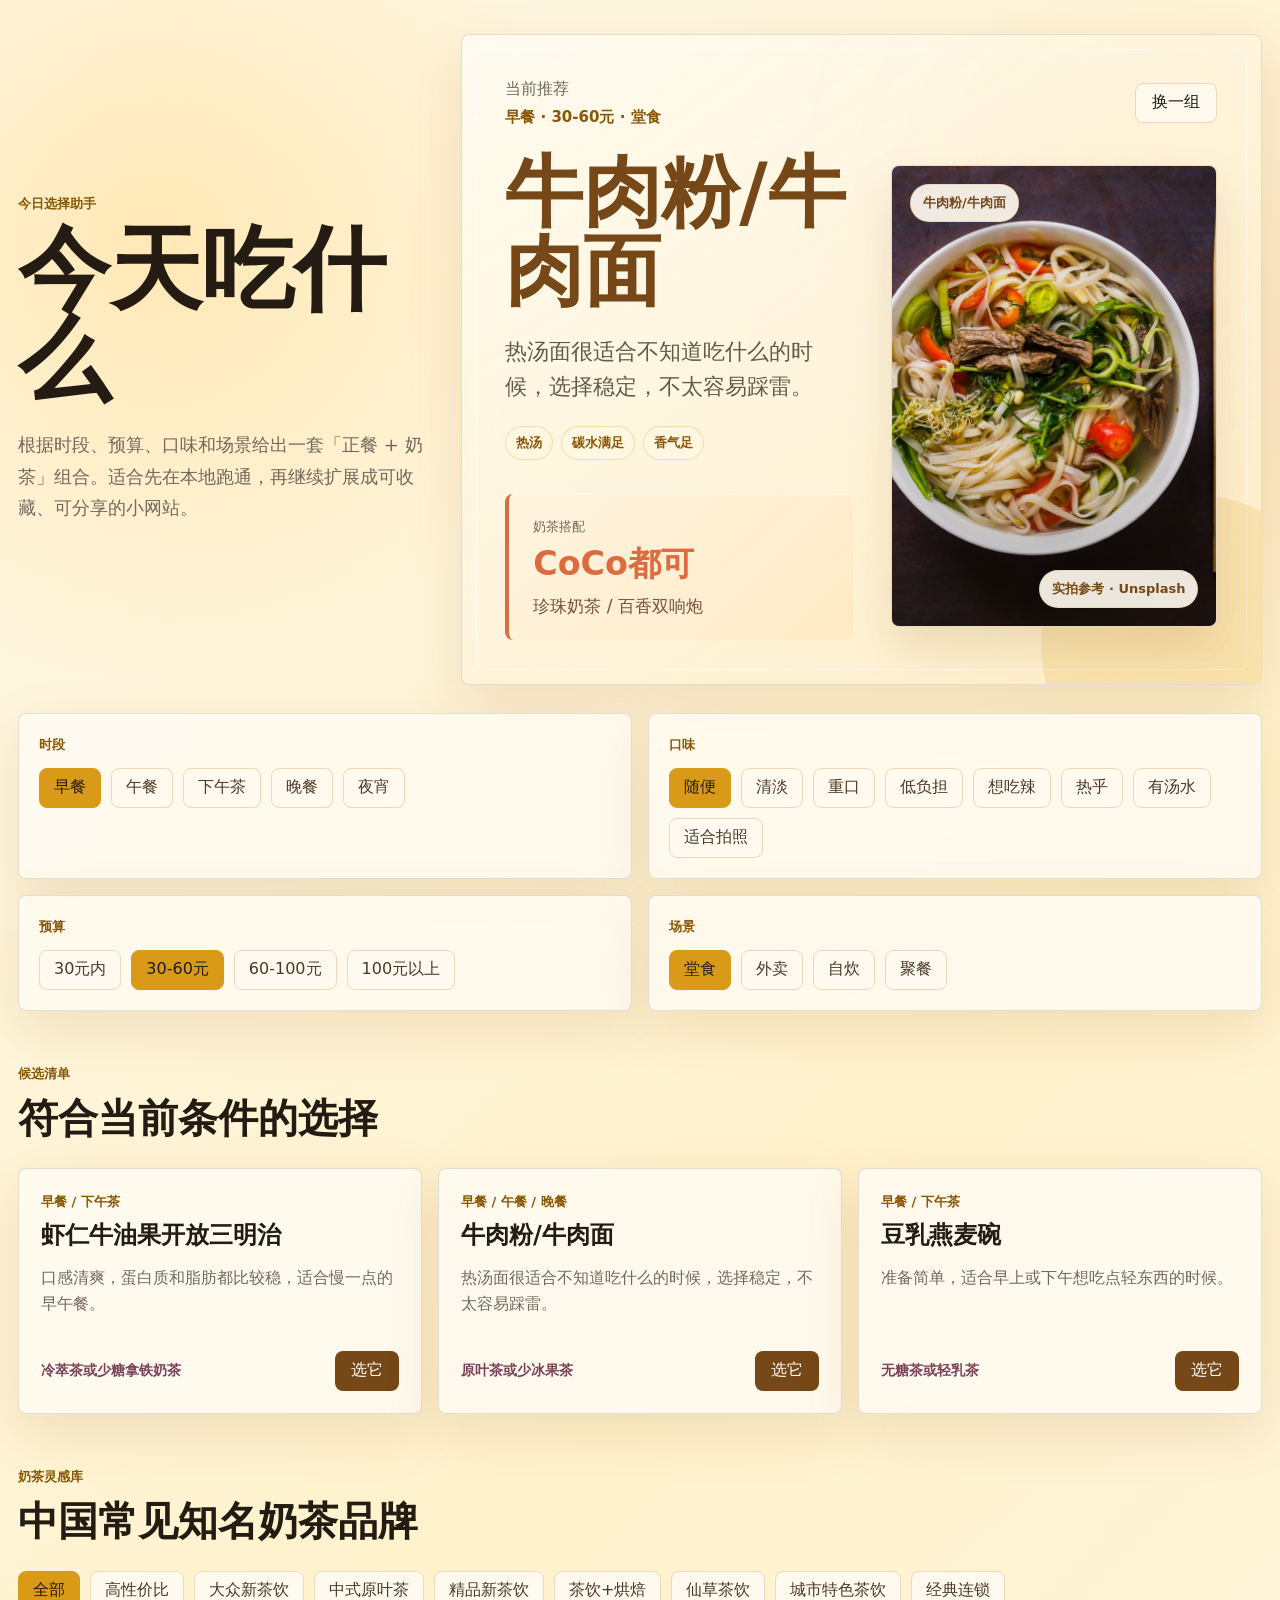
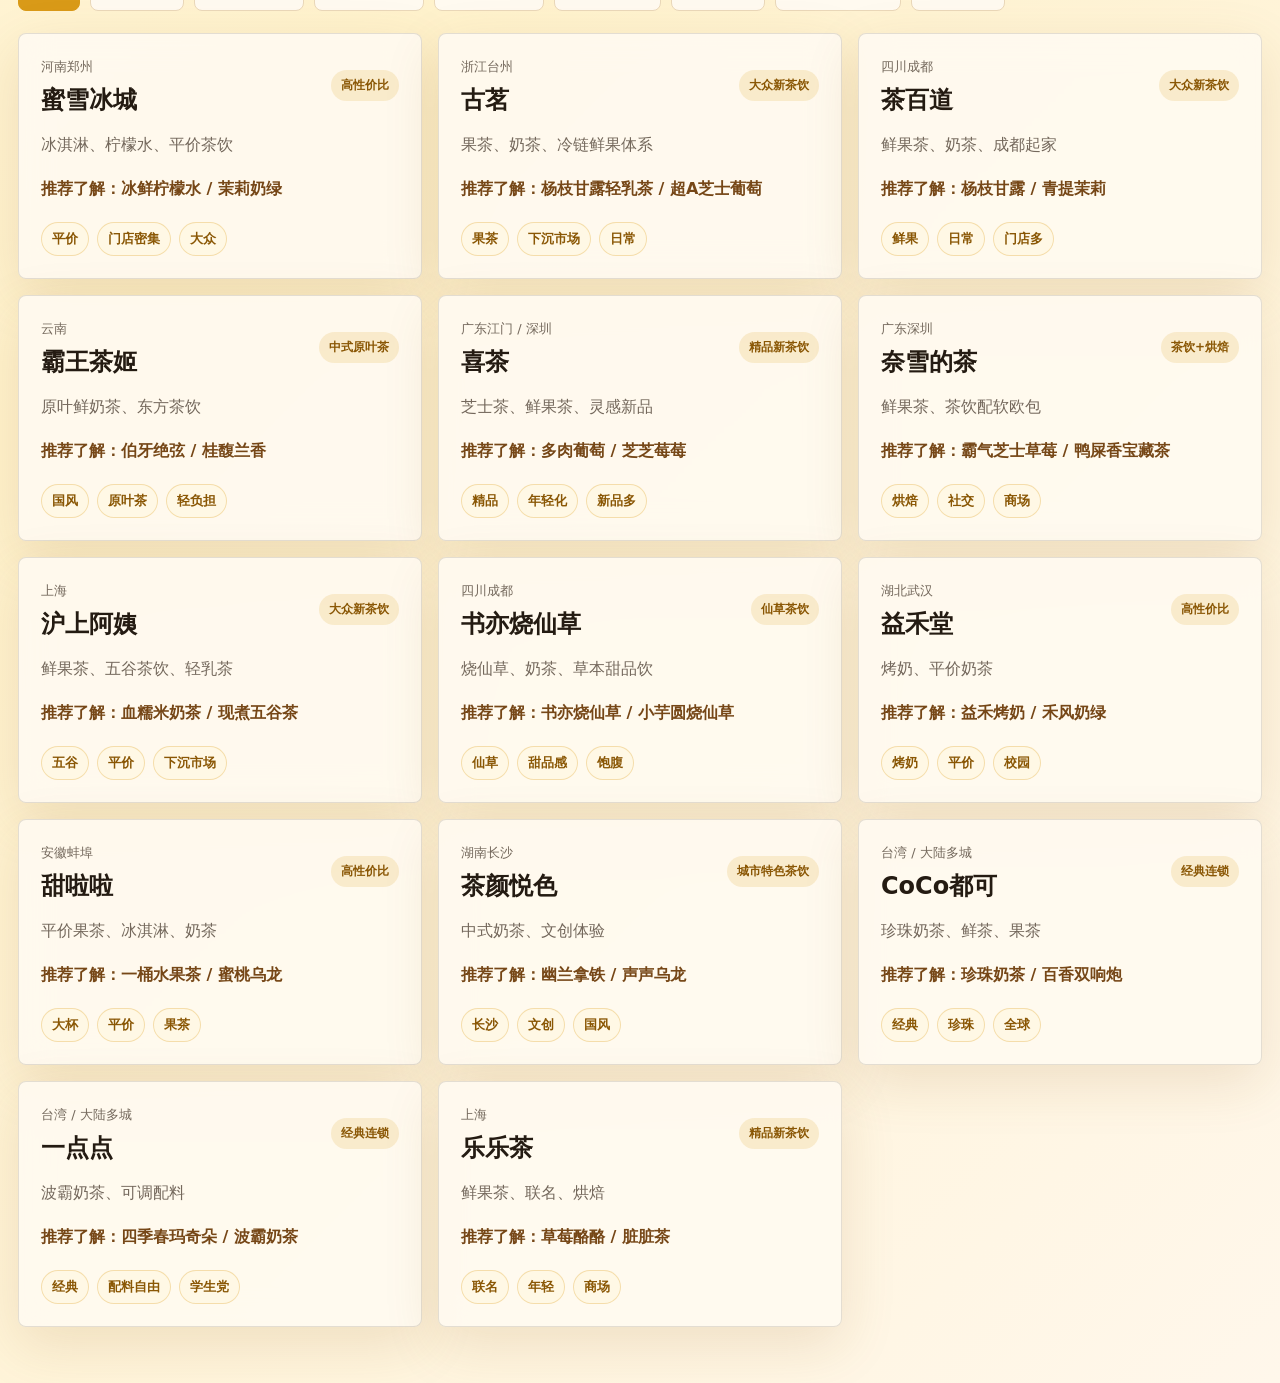
==== commit 36b54f99: "fix github pages deployment" ====
--- a/index.html
+++ b/index.html
@@ -1,59 +1,14 @@
-<!doctype html>
-<html lang="zh-CN">
-  <head>
-    <meta charset="UTF-8" />
-    <meta name="viewport" content="width=device-width, initial-scale=1.0" />
-    <meta name="description" content="今天吃什么 - 简约现代的用餐与奶茶推荐小工具" />
-    <title>今天吃什么</title>
-    <style>
-:root{color-scheme:light;font-family:Inter,PingFang SC,Microsoft YaHei,Noto Sans CJK SC,system-ui,sans-serif;background:#fff7e5;color:#241b12;--paper: #fffaf0;--ink: #241b12;--muted: #74685c;--line: #ead8b9;--honey: #d99a18;--honey-dark: #8a5705;--honey-soft: #fff0bd;--terracotta: #de6a3f;--cocoa: #764717;--plum: #7a4157;--shadow: 0 18px 55px rgba(142, 91, 19, .14)}*{box-sizing:border-box}body{margin:0;min-width:320px;background:radial-gradient(circle at 12% 8%,rgba(255,193,64,.28),transparent 28rem),radial-gradient(circle at 88% 12%,rgba(222,106,63,.14),transparent 24rem),linear-gradient(135deg,#fff8e8,#fff2cc 48%,#fff7eb)}button{border:0;cursor:pointer;font:inherit}.app-shell{width:min(1260px,calc(100% - 36px));margin:0 auto;padding:34px 0 56px}.hero{display:grid;grid-template-columns:minmax(260px,.68fr) minmax(560px,1.32fr);gap:30px;align-items:stretch;min-height:620px}.hero-copy{display:flex;min-height:100%;flex-direction:column;justify-content:center;padding:44px 0}.eyebrow,.section-heading span,.card-kicker,.filter-group>span{color:var(--honey-dark);font-size:13px;font-weight:700}h1,h2,h3,p{margin:0}h1{margin-top:12px;font-size:clamp(48px,8vw,92px);line-height:.98;letter-spacing:0}.hero-copy p{width:min(620px,100%);margin-top:24px;color:var(--muted);font-size:18px;line-height:1.75}.hero-panel,.meal-card,.brand-card,.filter-group{border:1px solid rgba(221,215,203,.82);border-radius:8px;background:#fffaf0eb;box-shadow:var(--shadow);-webkit-backdrop-filter:blur(16px);backdrop-filter:blur(16px)}.hero-panel{position:relative;overflow:hidden;display:flex;min-height:620px;flex-direction:column;justify-content:space-between;padding:clamp(26px,3.4vw,44px);background:linear-gradient(145deg,#fffaf0f7,#ffeec6d6),radial-gradient(circle at 80% 18%,rgba(255,202,81,.34),transparent 20rem)}.hero-panel:before{position:absolute;top:14px;right:14px;bottom:14px;left:14px;border:1px solid rgba(255,255,255,.56);border-radius:8px;content:"";pointer-events:none}.hero-panel:after{position:absolute;right:-80px;bottom:-110px;width:300px;height:300px;border-radius:50%;background:#d99a1829;content:"";pointer-events:none}.panel-topline,.meal-footer,.brand-head{display:flex;align-items:center;justify-content:space-between;gap:16px}.panel-topline span{color:var(--muted)}.panel-topline>div{position:relative;z-index:1;display:flex;flex-direction:column;gap:8px}.panel-topline strong{color:var(--honey-dark);font-size:15px}.hero-card-body{position:relative;z-index:1;display:grid;flex:1;grid-template-columns:minmax(0,1fr) minmax(300px,.94fr);gap:clamp(20px,3vw,40px);align-items:center;margin-top:26px}.hero-card-content{min-width:0}.ghost-button,.meal-footer button,.tier-tabs button,.chips button{min-height:40px;border-radius:8px;transition:transform .16s ease,background .16s ease,color .16s ease}.ghost-button{border:1px solid var(--line);background:#fffaf0d6;color:var(--ink);padding:0 16px;position:relative;z-index:1}.ghost-button:hover,.meal-footer button:hover,.tier-tabs button:hover,.chips button:hover{transform:translateY(-1px)}.hero-panel h2{margin-top:0;color:var(--cocoa);font-size:clamp(50px,6.1vw,86px);line-height:1.02}.hero-card-content>p{max-width:610px;margin-top:22px;color:#65594c;font-size:clamp(18px,1.7vw,24px);line-height:1.62}.tag-row{display:flex;flex-wrap:wrap;gap:8px;margin-top:22px}.tag-row span{border:1px solid rgba(217,154,24,.28);border-radius:999px;background:#fff8e2c7;color:var(--honey-dark);font-size:13px;font-weight:700;padding:7px 10px}.pair-card{max-width:620px;margin-top:34px;border-left:4px solid var(--terracotta);border-radius:8px;background:linear-gradient(135deg,#fff4dff2,#ffe8c2d1);box-shadow:inset 0 1px #ffffffb3;padding:22px 24px}.pair-card span,.brand-head span{color:var(--muted);font-size:13px}.pair-card strong{display:block;margin-top:6px;color:var(--terracotta);font-size:clamp(26px,2.6vw,36px)}.pair-card p{margin-top:8px;color:#76513c;font-size:17px}.food-visual{position:relative;display:grid;overflow:hidden;min-height:460px;place-items:stretch;border:1px solid rgba(234,216,185,.9);border-radius:8px;background:radial-gradient(circle at 46% 34%,rgba(255,255,255,.86),transparent 15rem),linear-gradient(145deg,#ffe8aac7,#fff5e0eb);box-shadow:inset 0 1px #ffffffc2,0 22px 46px #7f501426}.food-visual img{display:block;width:100%;max-width:none;height:100%;min-height:460px;object-fit:cover;transform:scale(1.01)}.food-visual img.fallback-art{object-fit:contain;padding:28px;background:#fff3d2}.photo-shade{position:absolute;top:0;right:0;bottom:0;left:0;background:linear-gradient(180deg,#241b1214,#241b1200 42%),linear-gradient(0deg,#241b1257,#241b1200 44%);pointer-events:none}.visual-chip{position:absolute;z-index:1;border:1px solid rgba(234,216,185,.9);border-radius:999px;background:#fffaf0eb;box-shadow:0 12px 24px #241b1229;color:var(--cocoa);font-size:13px;font-weight:800;padding:9px 12px}.visual-chip.top{top:18px;left:18px}.visual-chip.bottom{right:18px;bottom:18px}.controls-section{display:grid;grid-template-columns:repeat(2,minmax(0,1fr));gap:16px;margin-top:28px}.filter-group{padding:20px}.chips{display:flex;flex-wrap:wrap;gap:10px;margin-top:14px}.chips button,.tier-tabs button{border:1px solid var(--line);background:#fffaf0;color:#4b3927;padding:0 14px}.chips button.selected,.tier-tabs button.active{border-color:var(--honey);background:var(--honey);color:#241b12}.recommend-grid,.brand-section{margin-top:54px}.section-heading{display:flex;flex-direction:column;gap:8px}.section-heading h2{font-size:clamp(26px,4vw,40px)}.cards,.brand-list{display:grid;grid-template-columns:repeat(3,minmax(0,1fr));gap:16px;margin-top:22px}.meal-card,.brand-card{display:flex;min-height:246px;flex-direction:column;justify-content:space-between;padding:22px}.meal-card h3,.brand-card h3{margin-top:8px;font-size:24px}.meal-card p,.brand-card p{margin-top:14px;color:var(--muted);line-height:1.65}.meal-footer{margin-top:22px}.meal-footer span{color:var(--plum);font-size:14px;font-weight:700}.meal-footer button{background:var(--cocoa);color:#fff;padding:0 16px}.tier-tabs{display:flex;flex-wrap:wrap;gap:10px;margin-top:22px}.brand-head strong{border-radius:999px;background:#d99a1829;color:var(--honey-dark);font-size:12px;padding:7px 10px;white-space:nowrap}.drink-line{margin-top:16px;color:var(--cocoa);font-weight:700;line-height:1.5}.tag-row.compact{margin-top:18px}@media(max-width:920px){.hero,.controls-section,.cards,.brand-list{grid-template-columns:1fr}.hero{min-height:auto}.hero-copy{padding:26px 0 8px}.hero-panel{min-height:auto}.hero-card-body{grid-template-columns:1fr}.food-visual{order:-1;min-height:330px}.food-visual img{min-height:330px}}@media(max-width:560px){.app-shell{width:min(100% - 24px,1180px);padding-top:20px}h1{font-size:50px}.hero-copy p,.hero-card-content>p{font-size:16px}.hero-panel h2{font-size:42px}.hero-panel,.meal-card,.brand-card,.filter-group{padding:18px}.panel-topline,.meal-footer,.brand-head{align-items:flex-start;flex-direction:column}.ghost-button,.meal-footer button{width:100%}.food-visual,.food-visual img{min-height:236px}.visual-chip{font-size:12px;padding:7px 10px}}
-
-    </style>
-  </head>
-  <body>
-    <div id="root"></div>
-    <script>
-(function(){const U=document.createElement("link").relList;if(U&&U.supports&&U.supports("modulepreload"))return;for(const M of document.querySelectorAll('link[rel="modulepreload"]'))pe(M);new MutationObserver(M=>{for(const K of M)if(K.type==="childList")for(const re of K.addedNodes)re.tagName==="LINK"&&re.rel==="modulepreload"&&pe(re)}).observe(document,{childList:!0,subtree:!0});function m(M){const K={};return M.integrity&&(K.integrity=M.integrity),M.referrerPolicy&&(K.referrerPolicy=M.referrerPolicy),M.crossOrigin==="use-credentials"?K.credentials="include":M.crossOrigin==="anonymous"?K.credentials="omit":K.credentials="same-origin",K}function pe(M){if(M.ep)return;M.ep=!0;const K=m(M);fetch(M.href,K)}})();function Df(_){return _&&_.__esModule&&Object.prototype.hasOwnProperty.call(_,"default")?_.default:_}var Ni={exports:{}},gr={},Pi={exports:{}},F={};/**
- * @license React
- * react.production.min.js
- *
- * Copyright (c) Facebook, Inc. and its affiliates.
- *
- * This source code is licensed under the MIT license found in the
- * LICENSE file in the root directory of this source tree.
- */var Pa;function Ff(){if(Pa)return F;Pa=1;var _=Symbol.for("react.element"),U=Symbol.for("react.portal"),m=Symbol.for("react.fragment"),pe=Symbol.for("react.strict_mode"),M=Symbol.for("react.profiler"),K=Symbol.for("react.provider"),re=Symbol.for("react.context"),ae=Symbol.for("react.forward_ref"),$=Symbol.for("react.suspense"),ke=Symbol.for("react.memo"),ve=Symbol.for("react.lazy"),X=Symbol.iterator;function Y(c){return c===null||typeof c!="object"?null:(c=X&&c[X]||c["@@iterator"],typeof c=="function"?c:null)}var G={isMounted:function(){return!1},enqueueForceUpdate:function(){},enqueueReplaceState:function(){},enqueueSetState:function(){}},Le=Object.assign,Z={};function x(c,v,D){this.props=c,this.context=v,this.refs=Z,this.updater=D||G}x.prototype.isReactComponent={},x.prototype.setState=function(c,v){if(typeof c!="object"&&typeof c!="function"&&c!=null)throw Error("setState(...): takes an object of state variables to update or a function which returns an object of state variables.");this.updater.enqueueSetState(this,c,v,"setState")},x.prototype.forceUpdate=function(c){this.updater.enqueueForceUpdate(this,c,"forceUpdate")};function le(){}le.prototype=x.prototype;function at(c,v,D){this.props=c,this.context=v,this.refs=Z,this.updater=D||G}var be=at.prototype=new le;be.constructor=at,Le(be,x.prototype),be.isPureReactComponent=!0;var Ee=Array.isArray,et=Object.prototype.hasOwnProperty,ze={current:null},Re={key:!0,ref:!0,__self:!0,__source:!0};function Ke(c,v,D){var I,V={},B=null,J=null;if(v!=null)for(I in v.ref!==void 0&&(J=v.ref),v.key!==void 0&&(B=""+v.key),v)et.call(v,I)&&!Re.hasOwnProperty(I)&&(V[I]=v[I]);var W=arguments.length-2;if(W===1)V.children=D;else if(1<W){for(var te=Array(W),Be=0;Be<W;Be++)te[Be]=arguments[Be+2];V.children=te}if(c&&c.defaultProps)for(I in W=c.defaultProps,W)V[I]===void 0&&(V[I]=W[I]);return{$$typeof:_,type:c,key:B,ref:J,props:V,_owner:ze.current}}function Pt(c,v){return{$$typeof:_,type:c.type,key:v,ref:c.ref,props:c.props,_owner:c._owner}}function yt(c){return typeof c=="object"&&c!==null&&c.$$typeof===_}function Yt(c){var v={"=":"=0",":":"=2"};return"$"+c.replace(/[=:]/g,function(D){return v[D]})}var ct=/\/+/g;function Ve(c,v){return typeof c=="object"&&c!==null&&c.key!=null?Yt(""+c.key):v.toString(36)}function tt(c,v,D,I,V){var B=typeof c;(B==="undefined"||B==="boolean")&&(c=null);var J=!1;if(c===null)J=!0;else switch(B){case"string":case"number":J=!0;break;case"object":switch(c.$$typeof){case _:case U:J=!0}}if(J)return J=c,V=V(J),c=I===""?"."+Ve(J,0):I,Ee(V)?(D="",c!=null&&(D=c.replace(ct,"$&/")+"/"),tt(V,v,D,"",function(Be){return Be})):V!=null&&(yt(V)&&(V=Pt(V,D+(!V.key||J&&J.key===V.key?"":(""+V.key).replace(ct,"$&/")+"/")+c)),v.push(V)),1;if(J=0,I=I===""?".":I+":",Ee(c))for(var W=0;W<c.length;W++){B=c[W];var te=I+Ve(B,W);J+=tt(B,v,D,te,V)}else if(te=Y(c),typeof te=="function")for(c=te.call(c),W=0;!(B=c.next()).done;)B=B.value,te=I+Ve(B,W++),J+=tt(B,v,D,te,V);else if(B==="object")throw v=String(c),Error("Objects are not valid as a React child (found: "+(v==="[object Object]"?"object with keys {"+Object.keys(c).join(", ")+"}":v)+"). If you meant to render a collection of children, use an array instead.");return J}function ft(c,v,D){if(c==null)return c;var I=[],V=0;return tt(c,I,"","",function(B){return v.call(D,B,V++)}),I}function Oe(c){if(c._status===-1){var v=c._result;v=v(),v.then(function(D){(c._status===0||c._status===-1)&&(c._status=1,c._result=D)},function(D){(c._status===0||c._status===-1)&&(c._status=2,c._result=D)}),c._status===-1&&(c._status=0,c._result=v)}if(c._status===1)return c._result.default;throw c._result}var oe={current:null},k={transition:null},R={ReactCurrentDispatcher:oe,ReactCurrentBatchConfig:k,ReactCurrentOwner:ze};function N(){throw Error("act(...) is not supported in production builds of React.")}return F.Children={map:ft,forEach:function(c,v,D){ft(c,function(){v.apply(this,arguments)},D)},count:function(c){var v=0;return ft(c,function(){v++}),v},toArray:function(c){return ft(c,function(v){return v})||[]},only:function(c){if(!yt(c))throw Error("React.Children.only expected to receive a single React element child.");return c}},F.Component=x,F.Fragment=m,F.Profiler=M,F.PureComponent=at,F.StrictMode=pe,F.Suspense=$,F.__SECRET_INTERNALS_DO_NOT_USE_OR_YOU_WILL_BE_FIRED=R,F.act=N,F.cloneElement=function(c,v,D){if(c==null)throw Error("React.cloneElement(...): The argument must be a React element, but you passed "+c+".");var I=Le({},c.props),V=c.key,B=c.ref,J=c._owner;if(v!=null){if(v.ref!==void 0&&(B=v.ref,J=ze.current),v.key!==void 0&&(V=""+v.key),c.type&&c.type.defaultProps)var W=c.type.defaultProps;for(te in v)et.call(v,te)&&!Re.hasOwnProperty(te)&&(I[te]=v[te]===void 0&&W!==void 0?W[te]:v[te])}var te=arguments.length-2;if(te===1)I.children=D;else if(1<te){W=Array(te);for(var Be=0;Be<te;Be++)W[Be]=arguments[Be+2];I.children=W}return{$$typeof:_,type:c.type,key:V,ref:B,props:I,_owner:J}},F.createContext=function(c){return c={$$typeof:re,_currentValue:c,_currentValue2:c,_threadCount:0,Provider:null,Consumer:null,_defaultValue:null,_globalName:null},c.Provider={$$typeof:K,_context:c},c.Consumer=c},F.createElement=Ke,F.createFactory=function(c){var v=Ke.bind(null,c);return v.type=c,v},F.createRef=function(){return{current:null}},F.forwardRef=function(c){return{$$typeof:ae,render:c}},F.isValidElement=yt,F.lazy=function(c){return{$$typeof:ve,_payload:{_status:-1,_result:c},_init:Oe}},F.memo=function(c,v){return{$$typeof:ke,type:c,compare:v===void 0?null:v}},F.startTransition=function(c){var v=k.transition;k.transition={};try{c()}finally{k.transition=v}},F.unstable_act=N,F.useCallback=function(c,v){return oe.current.useCallback(c,v)},F.useContext=function(c){return oe.current.useContext(c)},F.useDebugValue=function(){},F.useDeferredValue=function(c){return oe.current.useDeferredValue(c)},F.useEffect=function(c,v){return oe.current.useEffect(c,v)},F.useId=function(){return oe.current.useId()},F.useImperativeHandle=function(c,v,D){return oe.current.useImperativeHandle(c,v,D)},F.useInsertionEffect=function(c,v){return oe.current.useInsertionEffect(c,v)},F.useLayoutEffect=function(c,v){return oe.current.useLayoutEffect(c,v)},F.useMemo=function(c,v){return oe.current.useMemo(c,v)},F.useReducer=function(c,v,D){return oe.current.useReducer(c,v,D)},F.useRef=function(c){return oe.current.useRef(c)},F.useState=function(c){return oe.current.useState(c)},F.useSyncExternalStore=function(c,v,D){return oe.current.useSyncExternalStore(c,v,D)},F.useTransition=function(){return oe.current.useTransition()},F.version="18.3.1",F}var za;function Li(){return za||(za=1,Pi.exports=Ff()),Pi.exports}/**
- * @license React
- * react-jsx-runtime.production.min.js
- *
- * Copyright (c) Facebook, Inc. and its affiliates.
- *
- * This source code is licensed under the MIT license found in the
- * LICENSE file in the root directory of this source tree.
- */var ja;function If(){if(ja)return gr;ja=1;var _=Li(),U=Symbol.for("react.element"),m=Symbol.for("react.fragment"),pe=Object.prototype.hasOwnProperty,M=_.__SECRET_INTERNALS_DO_NOT_USE_OR_YOU_WILL_BE_FIRED.ReactCurrentOwner,K={key:!0,ref:!0,__self:!0,__source:!0};function re(ae,$,ke){var ve,X={},Y=null,G=null;ke!==void 0&&(Y=""+ke),$.key!==void 0&&(Y=""+$.key),$.ref!==void 0&&(G=$.ref);for(ve in $)pe.call($,ve)&&!K.hasOwnProperty(ve)&&(X[ve]=$[ve]);if(ae&&ae.defaultProps)for(ve in $=ae.defaultProps,$)X[ve]===void 0&&(X[ve]=$[ve]);return{$$typeof:U,type:ae,key:Y,ref:G,props:X,_owner:M.current}}return gr.Fragment=m,gr.jsx=re,gr.jsxs=re,gr}var Ta;function Uf(){return Ta||(Ta=1,Ni.exports=If()),Ni.exports}var E=Uf(),Nt=Li();const Af=Df(Nt);var jl={},zi={exports:{}},Ae={},ji={exports:{}},Ti={};/**
- * @license React
- * scheduler.production.min.js
- *
- * Copyright (c) Facebook, Inc. and its affiliates.
- *
- * This source code is licensed under the MIT license found in the
- * LICENSE file in the root directory of this source tree.
- */var La;function Vf(){return La||(La=1,(function(_){function U(k,R){var N=k.length;k.push(R);e:for(;0<N;){var c=N-1>>>1,v=k[c];if(0<M(v,R))k[c]=R,k[N]=v,N=c;else break e}}function m(k){return k.length===0?null:k[0]}function pe(k){if(k.length===0)return null;var R=k[0],N=k.pop();if(N!==R){k[0]=N;e:for(var c=0,v=k.length,D=v>>>1;c<D;){var I=2*(c+1)-1,V=k[I],B=I+1,J=k[B];if(0>M(V,N))B<v&&0>M(J,V)?(k[c]=J,k[B]=N,c=B):(k[c]=V,k[I]=N,c=I);else if(B<v&&0>M(J,N))k[c]=J,k[B]=N,c=B;else break e}}return R}function M(k,R){var N=k.sortIndex-R.sortIndex;return N!==0?N:k.id-R.id}if(typeof performance=="object"&&typeof performance.now=="function"){var K=performance;_.unstable_now=function(){return K.now()}}else{var re=Date,ae=re.now();_.unstable_now=function(){return re.now()-ae}}var $=[],ke=[],ve=1,X=null,Y=3,G=!1,Le=!1,Z=!1,x=typeof setTimeout=="function"?setTimeout:null,le=typeof clearTimeout=="function"?clearTimeout:null,at=typeof setImmediate<"u"?setImmediate:null;typeof navigator<"u"&&navigator.scheduling!==void 0&&navigator.scheduling.isInputPending!==void 0&&navigator.scheduling.isInputPending.bind(navigator.scheduling);function be(k){for(var R=m(ke);R!==null;){if(R.callback===null)pe(ke);else if(R.startTime<=k)pe(ke),R.sortIndex=R.expirationTime,U($,R);else break;R=m(ke)}}function Ee(k){if(Z=!1,be(k),!Le)if(m($)!==null)Le=!0,Oe(et);else{var R=m(ke);R!==null&&oe(Ee,R.startTime-k)}}function et(k,R){Le=!1,Z&&(Z=!1,le(Ke),Ke=-1),G=!0;var N=Y;try{for(be(R),X=m($);X!==null&&(!(X.expirationTime>R)||k&&!Yt());){var c=X.callback;if(typeof c=="function"){X.callback=null,Y=X.priorityLevel;var v=c(X.expirationTime<=R);R=_.unstable_now(),typeof v=="function"?X.callback=v:X===m($)&&pe($),be(R)}else pe($);X=m($)}if(X!==null)var D=!0;else{var I=m(ke);I!==null&&oe(Ee,I.startTime-R),D=!1}return D}finally{X=null,Y=N,G=!1}}var ze=!1,Re=null,Ke=-1,Pt=5,yt=-1;function Yt(){return!(_.unstable_now()-yt<Pt)}function ct(){if(Re!==null){var k=_.unstable_now();yt=k;var R=!0;try{R=Re(!0,k)}finally{R?Ve():(ze=!1,Re=null)}}else ze=!1}var Ve;if(typeof at=="function")Ve=function(){at(ct)};else if(typeof MessageChannel<"u"){var tt=new MessageChannel,ft=tt.port2;tt.port1.onmessage=ct,Ve=function(){ft.postMessage(null)}}else Ve=function(){x(ct,0)};function Oe(k){Re=k,ze||(ze=!0,Ve())}function oe(k,R){Ke=x(function(){k(_.unstable_now())},R)}_.unstable_IdlePriority=5,_.unstable_ImmediatePriority=1,_.unstable_LowPriority=4,_.unstable_NormalPriority=3,_.unstable_Profiling=null,_.unstable_UserBlockingPriority=2,_.unstable_cancelCallback=function(k){k.callback=null},_.unstable_continueExecution=function(){Le||G||(Le=!0,Oe(et))},_.unstable_forceFrameRate=function(k){0>k||125<k?console.error("forceFrameRate takes a positive int between 0 and 125, forcing frame rates higher than 125 fps is not supported"):Pt=0<k?Math.floor(1e3/k):5},_.unstable_getCurrentPriorityLevel=function(){return Y},_.unstable_getFirstCallbackNode=function(){return m($)},_.unstable_next=function(k){switch(Y){case 1:case 2:case 3:var R=3;break;default:R=Y}var N=Y;Y=R;try{return k()}finally{Y=N}},_.unstable_pauseExecution=function(){},_.unstable_requestPaint=function(){},_.unstable_runWithPriority=function(k,R){switch(k){case 1:case 2:case 3:case 4:case 5:break;default:k=3}var N=Y;Y=k;try{return R()}finally{Y=N}},_.unstable_scheduleCallback=function(k,R,N){var c=_.unstable_now();switch(typeof N=="object"&&N!==null?(N=N.delay,N=typeof N=="number"&&0<N?c+N:c):N=c,k){case 1:var v=-1;break;case 2:v=250;break;case 5:v=1073741823;break;case 4:v=1e4;break;default:v=5e3}return v=N+v,k={id:ve++,callback:R,priorityLevel:k,startTime:N,expirationTime:v,sortIndex:-1},N>c?(k.sortIndex=N,U(ke,k),m($)===null&&k===m(ke)&&(Z?(le(Ke),Ke=-1):Z=!0,oe(Ee,N-c))):(k.sortIndex=v,U($,k),Le||G||(Le=!0,Oe(et))),k},_.unstable_shouldYield=Yt,_.unstable_wrapCallback=function(k){var R=Y;return function(){var N=Y;Y=R;try{return k.apply(this,arguments)}finally{Y=N}}}})(Ti)),Ti}var Ra;function Bf(){return Ra||(Ra=1,ji.exports=Vf()),ji.exports}/**
- * @license React
- * react-dom.production.min.js
- *
- * Copyright (c) Facebook, Inc. and its affiliates.
- *
- * This source code is licensed under the MIT license found in the
- * LICENSE file in the root directory of this source tree.
- */var Oa;function Hf(){if(Oa)return Ae;Oa=1;var _=Li(),U=Bf();function m(e){for(var t="https://reactjs.org/docs/error-decoder.html?invariant="+e,n=1;n<arguments.length;n++)t+="&args[]="+encodeURIComponent(arguments[n]);return"Minified React error #"+e+"; visit "+t+" for the full message or use the non-minified dev environment for full errors and additional helpful warnings."}var pe=new Set,M={};function K(e,t){re(e,t),re(e+"Capture",t)}function re(e,t){for(M[e]=t,e=0;e<t.length;e++)pe.add(t[e])}var ae=!(typeof window>"u"||typeof window.document>"u"||typeof window.document.createElement>"u"),$=Object.prototype.hasOwnProperty,ke=/^[:A-Z_a-z\u00C0-\u00D6\u00D8-\u00F6\u00F8-\u02FF\u0370-\u037D\u037F-\u1FFF\u200C-\u200D\u2070-\u218F\u2C00-\u2FEF\u3001-\uD7FF\uF900-\uFDCF\uFDF0-\uFFFD][:A-Z_a-z\u00C0-\u00D6\u00D8-\u00F6\u00F8-\u02FF\u0370-\u037D\u037F-\u1FFF\u200C-\u200D\u2070-\u218F\u2C00-\u2FEF\u3001-\uD7FF\uF900-\uFDCF\uFDF0-\uFFFD\-.0-9\u00B7\u0300-\u036F\u203F-\u2040]*$/,ve={},X={};function Y(e){return $.call(X,e)?!0:$.call(ve,e)?!1:ke.test(e)?X[e]=!0:(ve[e]=!0,!1)}function G(e,t,n,r){if(n!==null&&n.type===0)return!1;switch(typeof t){case"function":case"symbol":return!0;case"boolean":return r?!1:n!==null?!n.acceptsBooleans:(e=e.toLowerCase().slice(0,5),e!=="data-"&&e!=="aria-");default:return!1}}function Le(e,t,n,r){if(t===null||typeof t>"u"||G(e,t,n,r))return!0;if(r)return!1;if(n!==null)switch(n.type){case 3:return!t;case 4:return t===!1;case 5:return isNaN(t);case 6:return isNaN(t)||1>t}return!1}function Z(e,t,n,r,l,u,i){this.acceptsBooleans=t===2||t===3||t===4,this.attributeName=r,this.attributeNamespace=l,this.mustUseProperty=n,this.propertyName=e,this.type=t,this.sanitizeURL=u,this.removeEmptyString=i}var x={};"children dangerouslySetInnerHTML defaultValue defaultChecked innerHTML suppressContentEditableWarning suppressHydrationWarning style".split(" ").forEach(function(e){x[e]=new Z(e,0,!1,e,null,!1,!1)}),[["acceptCharset","accept-charset"],["className","class"],["htmlFor","for"],["httpEquiv","http-equiv"]].forEach(function(e){var t=e[0];x[t]=new Z(t,1,!1,e[1],null,!1,!1)}),["contentEditable","draggable","spellCheck","value"].forEach(function(e){x[e]=new Z(e,2,!1,e.toLowerCase(),null,!1,!1)}),["autoReverse","externalResourcesRequired","focusable","preserveAlpha"].forEach(function(e){x[e]=new Z(e,2,!1,e,null,!1,!1)}),"allowFullScreen async autoFocus autoPlay controls default defer disabled disablePictureInPicture disableRemotePlayback formNoValidate hidden loop noModule noValidate open playsInline readOnly required reversed scoped seamless itemScope".split(" ").forEach(function(e){x[e]=new Z(e,3,!1,e.toLowerCase(),null,!1,!1)}),["checked","multiple","muted","selected"].forEach(function(e){x[e]=new Z(e,3,!0,e,null,!1,!1)}),["capture","download"].forEach(function(e){x[e]=new Z(e,4,!1,e,null,!1,!1)}),["cols","rows","size","span"].forEach(function(e){x[e]=new Z(e,6,!1,e,null,!1,!1)}),["rowSpan","start"].forEach(function(e){x[e]=new Z(e,5,!1,e.toLowerCase(),null,!1,!1)});var le=/[\-:]([a-z])/g;function at(e){return e[1].toUpperCase()}"accent-height alignment-baseline arabic-form baseline-shift cap-height clip-path clip-rule color-interpolation color-interpolation-filters color-profile color-rendering dominant-baseline enable-background fill-opacity fill-rule flood-color flood-opacity font-family font-size font-size-adjust font-stretch font-style font-variant font-weight glyph-name glyph-orientation-horizontal glyph-orientation-vertical horiz-adv-x horiz-origin-x image-rendering letter-spacing lighting-color marker-end marker-mid marker-start overline-position overline-thickness paint-order panose-1 pointer-events rendering-intent shape-rendering stop-color stop-opacity strikethrough-position strikethrough-thickness stroke-dasharray stroke-dashoffset stroke-linecap stroke-linejoin stroke-miterlimit stroke-opacity stroke-width text-anchor text-decoration text-rendering underline-position underline-thickness unicode-bidi unicode-range units-per-em v-alphabetic v-hanging v-ideographic v-mathematical vector-effect vert-adv-y vert-origin-x vert-origin-y word-spacing writing-mode xmlns:xlink x-height".split(" ").forEach(function(e){var t=e.replace(le,at);x[t]=new Z(t,1,!1,e,null,!1,!1)}),"xlink:actuate xlink:arcrole xlink:role xlink:show xlink:title xlink:type".split(" ").forEach(function(e){var t=e.replace(le,at);x[t]=new Z(t,1,!1,e,"http://www.w3.org/1999/xlink",!1,!1)}),["xml:base","xml:lang","xml:space"].forEach(function(e){var t=e.replace(le,at);x[t]=new Z(t,1,!1,e,"http://www.w3.org/XML/1998/namespace",!1,!1)}),["tabIndex","crossOrigin"].forEach(function(e){x[e]=new Z(e,1,!1,e.toLowerCase(),null,!1,!1)}),x.xlinkHref=new Z("xlinkHref",1,!1,"xlink:href","http://www.w3.org/1999/xlink",!0,!1),["src","href","action","formAction"].forEach(function(e){x[e]=new Z(e,1,!1,e.toLowerCase(),null,!0,!0)});function be(e,t,n,r){var l=x.hasOwnProperty(t)?x[t]:null;(l!==null?l.type!==0:r||!(2<t.length)||t[0]!=="o"&&t[0]!=="O"||t[1]!=="n"&&t[1]!=="N")&&(Le(t,n,l,r)&&(n=null),r||l===null?Y(t)&&(n===null?e.removeAttribute(t):e.setAttribute(t,""+n)):l.mustUseProperty?e[l.propertyName]=n===null?l.type===3?!1:"":n:(t=l.attributeName,r=l.attributeNamespace,n===null?e.removeAttribute(t):(l=l.type,n=l===3||l===4&&n===!0?"":""+n,r?e.setAttributeNS(r,t,n):e.setAttribute(t,n))))}var Ee=_.__SECRET_INTERNALS_DO_NOT_USE_OR_YOU_WILL_BE_FIRED,et=Symbol.for("react.element"),ze=Symbol.for("react.portal"),Re=Symbol.for("react.fragment"),Ke=Symbol.for("react.strict_mode"),Pt=Symbol.for("react.profiler"),yt=Symbol.for("react.provider"),Yt=Symbol.for("react.context"),ct=Symbol.for("react.forward_ref"),Ve=Symbol.for("react.suspense"),tt=Symbol.for("react.suspense_list"),ft=Symbol.for("react.memo"),Oe=Symbol.for("react.lazy"),oe=Symbol.for("react.offscreen"),k=Symbol.iterator;function R(e){return e===null||typeof e!="object"?null:(e=k&&e[k]||e["@@iterator"],typeof e=="function"?e:null)}var N=Object.assign,c;function v(e){if(c===void 0)try{throw Error()}catch(n){var t=n.stack.trim().match(/\n( *(at )?)/);c=t&&t[1]||""}return`
-`+c+e}var D=!1;function I(e,t){if(!e||D)return"";D=!0;var n=Error.prepareStackTrace;Error.prepareStackTrace=void 0;try{if(t)if(t=function(){throw Error()},Object.defineProperty(t.prototype,"props",{set:function(){throw Error()}}),typeof Reflect=="object"&&Reflect.construct){try{Reflect.construct(t,[])}catch(p){var r=p}Reflect.construct(e,[],t)}else{try{t.call()}catch(p){r=p}e.call(t.prototype)}else{try{throw Error()}catch(p){r=p}e()}}catch(p){if(p&&r&&typeof p.stack=="string"){for(var l=p.stack.split(`
-`),u=r.stack.split(`
-`),i=l.length-1,o=u.length-1;1<=i&&0<=o&&l[i]!==u[o];)o--;for(;1<=i&&0<=o;i--,o--)if(l[i]!==u[o]){if(i!==1||o!==1)do if(i--,o--,0>o||l[i]!==u[o]){var s=`
-`+l[i].replace(" at new "," at ");return e.displayName&&s.includes("<anonymous>")&&(s=s.replace("<anonymous>",e.displayName)),s}while(1<=i&&0<=o);break}}}finally{D=!1,Error.prepareStackTrace=n}return(e=e?e.displayName||e.name:"")?v(e):""}function V(e){switch(e.tag){case 5:return v(e.type);case 16:return v("Lazy");case 13:return v("Suspense");case 19:return v("SuspenseList");case 0:case 2:case 15:return e=I(e.type,!1),e;case 11:return e=I(e.type.render,!1),e;case 1:return e=I(e.type,!0),e;default:return""}}function B(e){if(e==null)return null;if(typeof e=="function")return e.displayName||e.name||null;if(typeof e=="string")return e;switch(e){case Re:return"Fragment";case ze:return"Portal";case Pt:return"Profiler";case Ke:return"StrictMode";case Ve:return"Suspense";case tt:return"SuspenseList"}if(typeof e=="object")switch(e.$$typeof){case Yt:return(e.displayName||"Context")+".Consumer";case yt:return(e._context.displayName||"Context")+".Provider";case ct:var t=e.render;return e=e.displayName,e||(e=t.displayName||t.name||"",e=e!==""?"ForwardRef("+e+")":"ForwardRef"),e;case ft:return t=e.displayName||null,t!==null?t:B(e.type)||"Memo";case Oe:t=e._payload,e=e._init;try{return B(e(t))}catch{}}return null}function J(e){var t=e.type;switch(e.tag){case 24:return"Cache";case 9:return(t.displayName||"Context")+".Consumer";case 10:return(t._context.displayName||"Context")+".Provider";case 18:return"DehydratedFragment";case 11:return e=t.render,e=e.displayName||e.name||"",t.displayName||(e!==""?"ForwardRef("+e+")":"ForwardRef");case 7:return"Fragment";case 5:return t;case 4:return"Portal";case 3:return"Root";case 6:return"Text";case 16:return B(t);case 8:return t===Ke?"StrictMode":"Mode";case 22:return"Offscreen";case 12:return"Profiler";case 21:return"Scope";case 13:return"Suspense";case 19:return"SuspenseList";case 25:return"TracingMarker";case 1:case 0:case 17:case 2:case 14:case 15:if(typeof t=="function")return t.displayName||t.name||null;if(typeof t=="string")return t}return null}function W(e){switch(typeof e){case"boolean":case"number":case"string":case"undefined":return e;case"object":return e;default:return""}}function te(e){var t=e.type;return(e=e.nodeName)&&e.toLowerCase()==="input"&&(t==="checkbox"||t==="radio")}function Be(e){var t=te(e)?"checked":"value",n=Object.getOwnPropertyDescriptor(e.constructor.prototype,t),r=""+e[t];if(!e.hasOwnProperty(t)&&typeof n<"u"&&typeof n.get=="function"&&typeof n.set=="function"){var l=n.get,u=n.set;return Object.defineProperty(e,t,{configurable:!0,get:function(){return l.call(this)},set:function(i){r=""+i,u.call(this,i)}}),Object.defineProperty(e,t,{enumerable:n.enumerable}),{getValue:function(){return r},setValue:function(i){r=""+i},stopTracking:function(){e._valueTracker=null,delete e[t]}}}}function wr(e){e._valueTracker||(e._valueTracker=Be(e))}function Ri(e){if(!e)return!1;var t=e._valueTracker;if(!t)return!0;var n=t.getValue(),r="";return e&&(r=te(e)?e.checked?"true":"false":e.value),e=r,e!==n?(t.setValue(e),!0):!1}function kr(e){if(e=e||(typeof document<"u"?document:void 0),typeof e>"u")return null;try{return e.activeElement||e.body}catch{return e.body}}function Ol(e,t){var n=t.checked;return N({},t,{defaultChecked:void 0,defaultValue:void 0,value:void 0,checked:n??e._wrapperState.initialChecked})}function Oi(e,t){var n=t.defaultValue==null?"":t.defaultValue,r=t.checked!=null?t.checked:t.defaultChecked;n=W(t.value!=null?t.value:n),e._wrapperState={initialChecked:r,initialValue:n,controlled:t.type==="checkbox"||t.type==="radio"?t.checked!=null:t.value!=null}}function Mi(e,t){t=t.checked,t!=null&&be(e,"checked",t,!1)}function Ml(e,t){Mi(e,t);var n=W(t.value),r=t.type;if(n!=null)r==="number"?(n===0&&e.value===""||e.value!=n)&&(e.value=""+n):e.value!==""+n&&(e.value=""+n);else if(r==="submit"||r==="reset"){e.removeAttribute("value");return}t.hasOwnProperty("value")?Dl(e,t.type,n):t.hasOwnProperty("defaultValue")&&Dl(e,t.type,W(t.defaultValue)),t.checked==null&&t.defaultChecked!=null&&(e.defaultChecked=!!t.defaultChecked)}function Di(e,t,n){if(t.hasOwnProperty("value")||t.hasOwnProperty("defaultValue")){var r=t.type;if(!(r!=="submit"&&r!=="reset"||t.value!==void 0&&t.value!==null))return;t=""+e._wrapperState.initialValue,n||t===e.value||(e.value=t),e.defaultValue=t}n=e.name,n!==""&&(e.name=""),e.defaultChecked=!!e._wrapperState.initialChecked,n!==""&&(e.name=n)}function Dl(e,t,n){(t!=="number"||kr(e.ownerDocument)!==e)&&(n==null?e.defaultValue=""+e._wrapperState.initialValue:e.defaultValue!==""+n&&(e.defaultValue=""+n))}var On=Array.isArray;function sn(e,t,n,r){if(e=e.options,t){t={};for(var l=0;l<n.length;l++)t["$"+n[l]]=!0;for(n=0;n<e.length;n++)l=t.hasOwnProperty("$"+e[n].value),e[n].selected!==l&&(e[n].selected=l),l&&r&&(e[n].defaultSelected=!0)}else{for(n=""+W(n),t=null,l=0;l<e.length;l++){if(e[l].value===n){e[l].selected=!0,r&&(e[l].defaultSelected=!0);return}t!==null||e[l].disabled||(t=e[l])}t!==null&&(t.selected=!0)}}function Fl(e,t){if(t.dangerouslySetInnerHTML!=null)throw Error(m(91));return N({},t,{value:void 0,defaultValue:void 0,children:""+e._wrapperState.initialValue})}function Fi(e,t){var n=t.value;if(n==null){if(n=t.children,t=t.defaultValue,n!=null){if(t!=null)throw Error(m(92));if(On(n)){if(1<n.length)throw Error(m(93));n=n[0]}t=n}t==null&&(t=""),n=t}e._wrapperState={initialValue:W(n)}}function Ii(e,t){var n=W(t.value),r=W(t.defaultValue);n!=null&&(n=""+n,n!==e.value&&(e.value=n),t.defaultValue==null&&e.defaultValue!==n&&(e.defaultValue=n)),r!=null&&(e.defaultValue=""+r)}function Ui(e){var t=e.textContent;t===e._wrapperState.initialValue&&t!==""&&t!==null&&(e.value=t)}function Ai(e){switch(e){case"svg":return"http://www.w3.org/2000/svg";case"math":return"http://www.w3.org/1998/Math/MathML";default:return"http://www.w3.org/1999/xhtml"}}function Il(e,t){return e==null||e==="http://www.w3.org/1999/xhtml"?Ai(t):e==="http://www.w3.org/2000/svg"&&t==="foreignObject"?"http://www.w3.org/1999/xhtml":e}var Sr,Vi=(function(e){return typeof MSApp<"u"&&MSApp.execUnsafeLocalFunction?function(t,n,r,l){MSApp.execUnsafeLocalFunction(function(){return e(t,n,r,l)})}:e})(function(e,t){if(e.namespaceURI!=="http://www.w3.org/2000/svg"||"innerHTML"in e)e.innerHTML=t;else{for(Sr=Sr||document.createElement("div"),Sr.innerHTML="<svg>"+t.valueOf().toString()+"</svg>",t=Sr.firstChild;e.firstChild;)e.removeChild(e.firstChild);for(;t.firstChild;)e.appendChild(t.firstChild)}});function Mn(e,t){if(t){var n=e.firstChild;if(n&&n===e.lastChild&&n.nodeType===3){n.nodeValue=t;return}}e.textContent=t}var Dn={animationIterationCount:!0,aspectRatio:!0,borderImageOutset:!0,borderImageSlice:!0,borderImageWidth:!0,boxFlex:!0,boxFlexGroup:!0,boxOrdinalGroup:!0,columnCount:!0,columns:!0,flex:!0,flexGrow:!0,flexPositive:!0,flexShrink:!0,flexNegative:!0,flexOrder:!0,gridArea:!0,gridRow:!0,gridRowEnd:!0,gridRowSpan:!0,gridRowStart:!0,gridColumn:!0,gridColumnEnd:!0,gridColumnSpan:!0,gridColumnStart:!0,fontWeight:!0,lineClamp:!0,lineHeight:!0,opacity:!0,order:!0,orphans:!0,tabSize:!0,widows:!0,zIndex:!0,zoom:!0,fillOpacity:!0,floodOpacity:!0,stopOpacity:!0,strokeDasharray:!0,strokeDashoffset:!0,strokeMiterlimit:!0,strokeOpacity:!0,strokeWidth:!0},Ua=["Webkit","ms","Moz","O"];Object.keys(Dn).forEach(function(e){Ua.forEach(function(t){t=t+e.charAt(0).toUpperCase()+e.substring(1),Dn[t]=Dn[e]})});function Bi(e,t,n){return t==null||typeof t=="boolean"||t===""?"":n||typeof t!="number"||t===0||Dn.hasOwnProperty(e)&&Dn[e]?(""+t).trim():t+"px"}function Hi(e,t){e=e.style;for(var n in t)if(t.hasOwnProperty(n)){var r=n.indexOf("--")===0,l=Bi(n,t[n],r);n==="float"&&(n="cssFloat"),r?e.setProperty(n,l):e[n]=l}}var Aa=N({menuitem:!0},{area:!0,base:!0,br:!0,col:!0,embed:!0,hr:!0,img:!0,input:!0,keygen:!0,link:!0,meta:!0,param:!0,source:!0,track:!0,wbr:!0});function Ul(e,t){if(t){if(Aa[e]&&(t.children!=null||t.dangerouslySetInnerHTML!=null))throw Error(m(137,e));if(t.dangerouslySetInnerHTML!=null){if(t.children!=null)throw Error(m(60));if(typeof t.dangerouslySetInnerHTML!="object"||!("__html"in t.dangerouslySetInnerHTML))throw Error(m(61))}if(t.style!=null&&typeof t.style!="object")throw Error(m(62))}}function Al(e,t){if(e.indexOf("-")===-1)return typeof t.is=="string";switch(e){case"annotation-xml":case"color-profile":case"font-face":case"font-face-src":case"font-face-uri":case"font-face-format":case"font-face-name":case"missing-glyph":return!1;default:return!0}}var Vl=null;function Bl(e){return e=e.target||e.srcElement||window,e.correspondingUseElement&&(e=e.correspondingUseElement),e.nodeType===3?e.parentNode:e}var Hl=null,an=null,cn=null;function $i(e){if(e=rr(e)){if(typeof Hl!="function")throw Error(m(280));var t=e.stateNode;t&&(t=Wr(t),Hl(e.stateNode,e.type,t))}}function Wi(e){an?cn?cn.push(e):cn=[e]:an=e}function Qi(){if(an){var e=an,t=cn;if(cn=an=null,$i(e),t)for(e=0;e<t.length;e++)$i(t[e])}}function Ki(e,t){return e(t)}function Yi(){}var $l=!1;function Xi(e,t,n){if($l)return e(t,n);$l=!0;try{return Ki(e,t,n)}finally{$l=!1,(an!==null||cn!==null)&&(Yi(),Qi())}}function Fn(e,t){var n=e.stateNode;if(n===null)return null;var r=Wr(n);if(r===null)return null;n=r[t];e:switch(t){case"onClick":case"onClickCapture":case"onDoubleClick":case"onDoubleClickCapture":case"onMouseDown":case"onMouseDownCapture":case"onMouseMove":case"onMouseMoveCapture":case"onMouseUp":case"onMouseUpCapture":case"onMouseEnter":(r=!r.disabled)||(e=e.type,r=!(e==="button"||e==="input"||e==="select"||e==="textarea")),e=!r;break e;default:e=!1}if(e)return null;if(n&&typeof n!="function")throw Error(m(231,t,typeof n));return n}var Wl=!1;if(ae)try{var In={};Object.defineProperty(In,"passive",{get:function(){Wl=!0}}),window.addEventListener("test",In,In),window.removeEventListener("test",In,In)}catch{Wl=!1}function Va(e,t,n,r,l,u,i,o,s){var p=Array.prototype.slice.call(arguments,3);try{t.apply(n,p)}catch(y){this.onError(y)}}var Un=!1,xr=null,Er=!1,Ql=null,Ba={onError:function(e){Un=!0,xr=e}};function Ha(e,t,n,r,l,u,i,o,s){Un=!1,xr=null,Va.apply(Ba,arguments)}function $a(e,t,n,r,l,u,i,o,s){if(Ha.apply(this,arguments),Un){if(Un){var p=xr;Un=!1,xr=null}else throw Error(m(198));Er||(Er=!0,Ql=p)}}function Xt(e){var t=e,n=e;if(e.alternate)for(;t.return;)t=t.return;else{e=t;do t=e,(t.flags&4098)!==0&&(n=t.return),e=t.return;while(e)}return t.tag===3?n:null}function Gi(e){if(e.tag===13){var t=e.memoizedState;if(t===null&&(e=e.alternate,e!==null&&(t=e.memoizedState)),t!==null)return t.dehydrated}return null}function Zi(e){if(Xt(e)!==e)throw Error(m(188))}function Wa(e){var t=e.alternate;if(!t){if(t=Xt(e),t===null)throw Error(m(188));return t!==e?null:e}for(var n=e,r=t;;){var l=n.return;if(l===null)break;var u=l.alternate;if(u===null){if(r=l.return,r!==null){n=r;continue}break}if(l.child===u.child){for(u=l.child;u;){if(u===n)return Zi(l),e;if(u===r)return Zi(l),t;u=u.sibling}throw Error(m(188))}if(n.return!==r.return)n=l,r=u;else{for(var i=!1,o=l.child;o;){if(o===n){i=!0,n=l,r=u;break}if(o===r){i=!0,r=l,n=u;break}o=o.sibling}if(!i){for(o=u.child;o;){if(o===n){i=!0,n=u,r=l;break}if(o===r){i=!0,r=u,n=l;break}o=o.sibling}if(!i)throw Error(m(189))}}if(n.alternate!==r)throw Error(m(190))}if(n.tag!==3)throw Error(m(188));return n.stateNode.current===n?e:t}function Ji(e){return e=Wa(e),e!==null?qi(e):null}function qi(e){if(e.tag===5||e.tag===6)return e;for(e=e.child;e!==null;){var t=qi(e);if(t!==null)return t;e=e.sibling}return null}var bi=U.unstable_scheduleCallback,eo=U.unstable_cancelCallback,Qa=U.unstable_shouldYield,Ka=U.unstable_requestPaint,ce=U.unstable_now,Ya=U.unstable_getCurrentPriorityLevel,Kl=U.unstable_ImmediatePriority,to=U.unstable_UserBlockingPriority,_r=U.unstable_NormalPriority,Xa=U.unstable_LowPriority,no=U.unstable_IdlePriority,Cr=null,dt=null;function Ga(e){if(dt&&typeof dt.onCommitFiberRoot=="function")try{dt.onCommitFiberRoot(Cr,e,void 0,(e.current.flags&128)===128)}catch{}}var nt=Math.clz32?Math.clz32:qa,Za=Math.log,Ja=Math.LN2;function qa(e){return e>>>=0,e===0?32:31-(Za(e)/Ja|0)|0}var Nr=64,Pr=4194304;function An(e){switch(e&-e){case 1:return 1;case 2:return 2;case 4:return 4;case 8:return 8;case 16:return 16;case 32:return 32;case 64:case 128:case 256:case 512:case 1024:case 2048:case 4096:case 8192:case 16384:case 32768:case 65536:case 131072:case 262144:case 524288:case 1048576:case 2097152:return e&4194240;case 4194304:case 8388608:case 16777216:case 33554432:case 67108864:return e&130023424;case 134217728:return 134217728;case 268435456:return 268435456;case 536870912:return 536870912;case 1073741824:return 1073741824;default:return e}}function zr(e,t){var n=e.pendingLanes;if(n===0)return 0;var r=0,l=e.suspendedLanes,u=e.pingedLanes,i=n&268435455;if(i!==0){var o=i&~l;o!==0?r=An(o):(u&=i,u!==0&&(r=An(u)))}else i=n&~l,i!==0?r=An(i):u!==0&&(r=An(u));if(r===0)return 0;if(t!==0&&t!==r&&(t&l)===0&&(l=r&-r,u=t&-t,l>=u||l===16&&(u&4194240)!==0))return t;if((r&4)!==0&&(r|=n&16),t=e.entangledLanes,t!==0)for(e=e.entanglements,t&=r;0<t;)n=31-nt(t),l=1<<n,r|=e[n],t&=~l;return r}function ba(e,t){switch(e){case 1:case 2:case 4:return t+250;case 8:case 16:case 32:case 64:case 128:case 256:case 512:case 1024:case 2048:case 4096:case 8192:case 16384:case 32768:case 65536:case 131072:case 262144:case 524288:case 1048576:case 2097152:return t+5e3;case 4194304:case 8388608:case 16777216:case 33554432:case 67108864:return-1;case 134217728:case 268435456:case 536870912:case 1073741824:return-1;default:return-1}}function ec(e,t){for(var n=e.suspendedLanes,r=e.pingedLanes,l=e.expirationTimes,u=e.pendingLanes;0<u;){var i=31-nt(u),o=1<<i,s=l[i];s===-1?((o&n)===0||(o&r)!==0)&&(l[i]=ba(o,t)):s<=t&&(e.expiredLanes|=o),u&=~o}}function Yl(e){return e=e.pendingLanes&-1073741825,e!==0?e:e&1073741824?1073741824:0}function ro(){var e=Nr;return Nr<<=1,(Nr&4194240)===0&&(Nr=64),e}function Xl(e){for(var t=[],n=0;31>n;n++)t.push(e);return t}function Vn(e,t,n){e.pendingLanes|=t,t!==536870912&&(e.suspendedLanes=0,e.pingedLanes=0),e=e.eventTimes,t=31-nt(t),e[t]=n}function tc(e,t){var n=e.pendingLanes&~t;e.pendingLanes=t,e.suspendedLanes=0,e.pingedLanes=0,e.expiredLanes&=t,e.mutableReadLanes&=t,e.entangledLanes&=t,t=e.entanglements;var r=e.eventTimes;for(e=e.expirationTimes;0<n;){var l=31-nt(n),u=1<<l;t[l]=0,r[l]=-1,e[l]=-1,n&=~u}}function Gl(e,t){var n=e.entangledLanes|=t;for(e=e.entanglements;n;){var r=31-nt(n),l=1<<r;l&t|e[r]&t&&(e[r]|=t),n&=~l}}var Q=0;function lo(e){return e&=-e,1<e?4<e?(e&268435455)!==0?16:536870912:4:1}var uo,Zl,io,oo,so,Jl=!1,jr=[],zt=null,jt=null,Tt=null,Bn=new Map,Hn=new Map,Lt=[],nc="mousedown mouseup touchcancel touchend touchstart auxclick dblclick pointercancel pointerdown pointerup dragend dragstart drop compositionend compositionstart keydown keypress keyup input textInput copy cut paste click change contextmenu reset submit".split(" ");function ao(e,t){switch(e){case"focusin":case"focusout":zt=null;break;case"dragenter":case"dragleave":jt=null;break;case"mouseover":case"mouseout":Tt=null;break;case"pointerover":case"pointerout":Bn.delete(t.pointerId);break;case"gotpointercapture":case"lostpointercapture":Hn.delete(t.pointerId)}}function $n(e,t,n,r,l,u){return e===null||e.nativeEvent!==u?(e={blockedOn:t,domEventName:n,eventSystemFlags:r,nativeEvent:u,targetContainers:[l]},t!==null&&(t=rr(t),t!==null&&Zl(t)),e):(e.eventSystemFlags|=r,t=e.targetContainers,l!==null&&t.indexOf(l)===-1&&t.push(l),e)}function rc(e,t,n,r,l){switch(t){case"focusin":return zt=$n(zt,e,t,n,r,l),!0;case"dragenter":return jt=$n(jt,e,t,n,r,l),!0;case"mouseover":return Tt=$n(Tt,e,t,n,r,l),!0;case"pointerover":var u=l.pointerId;return Bn.set(u,$n(Bn.get(u)||null,e,t,n,r,l)),!0;case"gotpointercapture":return u=l.pointerId,Hn.set(u,$n(Hn.get(u)||null,e,t,n,r,l)),!0}return!1}function co(e){var t=Gt(e.target);if(t!==null){var n=Xt(t);if(n!==null){if(t=n.tag,t===13){if(t=Gi(n),t!==null){e.blockedOn=t,so(e.priority,function(){io(n)});return}}else if(t===3&&n.stateNode.current.memoizedState.isDehydrated){e.blockedOn=n.tag===3?n.stateNode.containerInfo:null;return}}}e.blockedOn=null}function Tr(e){if(e.blockedOn!==null)return!1;for(var t=e.targetContainers;0<t.length;){var n=bl(e.domEventName,e.eventSystemFlags,t[0],e.nativeEvent);if(n===null){n=e.nativeEvent;var r=new n.constructor(n.type,n);Vl=r,n.target.dispatchEvent(r),Vl=null}else return t=rr(n),t!==null&&Zl(t),e.blockedOn=n,!1;t.shift()}return!0}function fo(e,t,n){Tr(e)&&n.delete(t)}function lc(){Jl=!1,zt!==null&&Tr(zt)&&(zt=null),jt!==null&&Tr(jt)&&(jt=null),Tt!==null&&Tr(Tt)&&(Tt=null),Bn.forEach(fo),Hn.forEach(fo)}function Wn(e,t){e.blockedOn===t&&(e.blockedOn=null,Jl||(Jl=!0,U.unstable_scheduleCallback(U.unstable_NormalPriority,lc)))}function Qn(e){function t(l){return Wn(l,e)}if(0<jr.length){Wn(jr[0],e);for(var n=1;n<jr.length;n++){var r=jr[n];r.blockedOn===e&&(r.blockedOn=null)}}for(zt!==null&&Wn(zt,e),jt!==null&&Wn(jt,e),Tt!==null&&Wn(Tt,e),Bn.forEach(t),Hn.forEach(t),n=0;n<Lt.length;n++)r=Lt[n],r.blockedOn===e&&(r.blockedOn=null);for(;0<Lt.length&&(n=Lt[0],n.blockedOn===null);)co(n),n.blockedOn===null&&Lt.shift()}var fn=Ee.ReactCurrentBatchConfig,Lr=!0;function uc(e,t,n,r){var l=Q,u=fn.transition;fn.transition=null;try{Q=1,ql(e,t,n,r)}finally{Q=l,fn.transition=u}}function ic(e,t,n,r){var l=Q,u=fn.transition;fn.transition=null;try{Q=4,ql(e,t,n,r)}finally{Q=l,fn.transition=u}}function ql(e,t,n,r){if(Lr){var l=bl(e,t,n,r);if(l===null)vu(e,t,r,Rr,n),ao(e,r);else if(rc(l,e,t,n,r))r.stopPropagation();else if(ao(e,r),t&4&&-1<nc.indexOf(e)){for(;l!==null;){var u=rr(l);if(u!==null&&uo(u),u=bl(e,t,n,r),u===null&&vu(e,t,r,Rr,n),u===l)break;l=u}l!==null&&r.stopPropagation()}else vu(e,t,r,null,n)}}var Rr=null;function bl(e,t,n,r){if(Rr=null,e=Bl(r),e=Gt(e),e!==null)if(t=Xt(e),t===null)e=null;else if(n=t.tag,n===13){if(e=Gi(t),e!==null)return e;e=null}else if(n===3){if(t.stateNode.current.memoizedState.isDehydrated)return t.tag===3?t.stateNode.containerInfo:null;e=null}else t!==e&&(e=null);return Rr=e,null}function po(e){switch(e){case"cancel":case"click":case"close":case"contextmenu":case"copy":case"cut":case"auxclick":case"dblclick":case"dragend":case"dragstart":case"drop":case"focusin":case"focusout":case"input":case"invalid":case"keydown":case"keypress":case"keyup":case"mousedown":case"mouseup":case"paste":case"pause":case"play":case"pointercancel":case"pointerdown":case"pointerup":case"ratechange":case"reset":case"resize":case"seeked":case"submit":case"touchcancel":case"touchend":case"touchstart":case"volumechange":case"change":case"selectionchange":case"textInput":case"compositionstart":case"compositionend":case"compositionupdate":case"beforeblur":case"afterblur":case"beforeinput":case"blur":case"fullscreenchange":case"focus":case"hashchange":case"popstate":case"select":case"selectstart":return 1;case"drag":case"dragenter":case"dragexit":case"dragleave":case"dragover":case"mousemove":case"mouseout":case"mouseover":case"pointermove":case"pointerout":case"pointerover":case"scroll":case"toggle":case"touchmove":case"wheel":case"mouseenter":case"mouseleave":case"pointerenter":case"pointerleave":return 4;case"message":switch(Ya()){case Kl:return 1;case to:return 4;case _r:case Xa:return 16;case no:return 536870912;default:return 16}default:return 16}}var Rt=null,eu=null,Or=null;function mo(){if(Or)return Or;var e,t=eu,n=t.length,r,l="value"in Rt?Rt.value:Rt.textContent,u=l.length;for(e=0;e<n&&t[e]===l[e];e++);var i=n-e;for(r=1;r<=i&&t[n-r]===l[u-r];r++);return Or=l.slice(e,1<r?1-r:void 0)}function Mr(e){var t=e.keyCode;return"charCode"in e?(e=e.charCode,e===0&&t===13&&(e=13)):e=t,e===10&&(e=13),32<=e||e===13?e:0}function Dr(){return!0}function ho(){return!1}function He(e){function t(n,r,l,u,i){this._reactName=n,this._targetInst=l,this.type=r,this.nativeEvent=u,this.target=i,this.currentTarget=null;for(var o in e)e.hasOwnProperty(o)&&(n=e[o],this[o]=n?n(u):u[o]);return this.isDefaultPrevented=(u.defaultPrevented!=null?u.defaultPrevented:u.returnValue===!1)?Dr:ho,this.isPropagationStopped=ho,this}return N(t.prototype,{preventDefault:function(){this.defaultPrevented=!0;var n=this.nativeEvent;n&&(n.preventDefault?n.preventDefault():typeof n.returnValue!="unknown"&&(n.returnValue=!1),this.isDefaultPrevented=Dr)},stopPropagation:function(){var n=this.nativeEvent;n&&(n.stopPropagation?n.stopPropagation():typeof n.cancelBubble!="unknown"&&(n.cancelBubble=!0),this.isPropagationStopped=Dr)},persist:function(){},isPersistent:Dr}),t}var dn={eventPhase:0,bubbles:0,cancelable:0,timeStamp:function(e){return e.timeStamp||Date.now()},defaultPrevented:0,isTrusted:0},tu=He(dn),Kn=N({},dn,{view:0,detail:0}),oc=He(Kn),nu,ru,Yn,Fr=N({},Kn,{screenX:0,screenY:0,clientX:0,clientY:0,pageX:0,pageY:0,ctrlKey:0,shiftKey:0,altKey:0,metaKey:0,getModifierState:uu,button:0,buttons:0,relatedTarget:function(e){return e.relatedTarget===void 0?e.fromElement===e.srcElement?e.toElement:e.fromElement:e.relatedTarget},movementX:function(e){return"movementX"in e?e.movementX:(e!==Yn&&(Yn&&e.type==="mousemove"?(nu=e.screenX-Yn.screenX,ru=e.screenY-Yn.screenY):ru=nu=0,Yn=e),nu)},movementY:function(e){return"movementY"in e?e.movementY:ru}}),vo=He(Fr),sc=N({},Fr,{dataTransfer:0}),ac=He(sc),cc=N({},Kn,{relatedTarget:0}),lu=He(cc),fc=N({},dn,{animationName:0,elapsedTime:0,pseudoElement:0}),dc=He(fc),pc=N({},dn,{clipboardData:function(e){return"clipboardData"in e?e.clipboardData:window.clipboardData}}),mc=He(pc),hc=N({},dn,{data:0}),yo=He(hc),vc={Esc:"Escape",Spacebar:" ",Left:"ArrowLeft",Up:"ArrowUp",Right:"ArrowRight",Down:"ArrowDown",Del:"Delete",Win:"OS",Menu:"ContextMenu",Apps:"ContextMenu",Scroll:"ScrollLock",MozPrintableKey:"Unidentified"},yc={8:"Backspace",9:"Tab",12:"Clear",13:"Enter",16:"Shift",17:"Control",18:"Alt",19:"Pause",20:"CapsLock",27:"Escape",32:" ",33:"PageUp",34:"PageDown",35:"End",36:"Home",37:"ArrowLeft",38:"ArrowUp",39:"ArrowRight",40:"ArrowDown",45:"Insert",46:"Delete",112:"F1",113:"F2",114:"F3",115:"F4",116:"F5",117:"F6",118:"F7",119:"F8",120:"F9",121:"F10",122:"F11",123:"F12",144:"NumLock",145:"ScrollLock",224:"Meta"},gc={Alt:"altKey",Control:"ctrlKey",Meta:"metaKey",Shift:"shiftKey"};function wc(e){var t=this.nativeEvent;return t.getModifierState?t.getModifierState(e):(e=gc[e])?!!t[e]:!1}function uu(){return wc}var kc=N({},Kn,{key:function(e){if(e.key){var t=vc[e.key]||e.key;if(t!=="Unidentified")return t}return e.type==="keypress"?(e=Mr(e),e===13?"Enter":String.fromCharCode(e)):e.type==="keydown"||e.type==="keyup"?yc[e.keyCode]||"Unidentified":""},code:0,location:0,ctrlKey:0,shiftKey:0,altKey:0,metaKey:0,repeat:0,locale:0,getModifierState:uu,charCode:function(e){return e.type==="keypress"?Mr(e):0},keyCode:function(e){return e.type==="keydown"||e.type==="keyup"?e.keyCode:0},which:function(e){return e.type==="keypress"?Mr(e):e.type==="keydown"||e.type==="keyup"?e.keyCode:0}}),Sc=He(kc),xc=N({},Fr,{pointerId:0,width:0,height:0,pressure:0,tangentialPressure:0,tiltX:0,tiltY:0,twist:0,pointerType:0,isPrimary:0}),go=He(xc),Ec=N({},Kn,{touches:0,targetTouches:0,changedTouches:0,altKey:0,metaKey:0,ctrlKey:0,shiftKey:0,getModifierState:uu}),_c=He(Ec),Cc=N({},dn,{propertyName:0,elapsedTime:0,pseudoElement:0}),Nc=He(Cc),Pc=N({},Fr,{deltaX:function(e){return"deltaX"in e?e.deltaX:"wheelDeltaX"in e?-e.wheelDeltaX:0},deltaY:function(e){return"deltaY"in e?e.deltaY:"wheelDeltaY"in e?-e.wheelDeltaY:"wheelDelta"in e?-e.wheelDelta:0},deltaZ:0,deltaMode:0}),zc=He(Pc),jc=[9,13,27,32],iu=ae&&"CompositionEvent"in window,Xn=null;ae&&"documentMode"in document&&(Xn=document.documentMode);var Tc=ae&&"TextEvent"in window&&!Xn,wo=ae&&(!iu||Xn&&8<Xn&&11>=Xn),ko=" ",So=!1;function xo(e,t){switch(e){case"keyup":return jc.indexOf(t.keyCode)!==-1;case"keydown":return t.keyCode!==229;case"keypress":case"mousedown":case"focusout":return!0;default:return!1}}function Eo(e){return e=e.detail,typeof e=="object"&&"data"in e?e.data:null}var pn=!1;function Lc(e,t){switch(e){case"compositionend":return Eo(t);case"keypress":return t.which!==32?null:(So=!0,ko);case"textInput":return e=t.data,e===ko&&So?null:e;default:return null}}function Rc(e,t){if(pn)return e==="compositionend"||!iu&&xo(e,t)?(e=mo(),Or=eu=Rt=null,pn=!1,e):null;switch(e){case"paste":return null;case"keypress":if(!(t.ctrlKey||t.altKey||t.metaKey)||t.ctrlKey&&t.altKey){if(t.char&&1<t.char.length)return t.char;if(t.which)return String.fromCharCode(t.which)}return null;case"compositionend":return wo&&t.locale!=="ko"?null:t.data;default:return null}}var Oc={color:!0,date:!0,datetime:!0,"datetime-local":!0,email:!0,month:!0,number:!0,password:!0,range:!0,search:!0,tel:!0,text:!0,time:!0,url:!0,week:!0};function _o(e){var t=e&&e.nodeName&&e.nodeName.toLowerCase();return t==="input"?!!Oc[e.type]:t==="textarea"}function Co(e,t,n,r){Wi(r),t=Br(t,"onChange"),0<t.length&&(n=new tu("onChange","change",null,n,r),e.push({event:n,listeners:t}))}var Gn=null,Zn=null;function Mc(e){$o(e,0)}function Ir(e){var t=gn(e);if(Ri(t))return e}function Dc(e,t){if(e==="change")return t}var No=!1;if(ae){var ou;if(ae){var su="oninput"in document;if(!su){var Po=document.createElement("div");Po.setAttribute("oninput","return;"),su=typeof Po.oninput=="function"}ou=su}else ou=!1;No=ou&&(!document.documentMode||9<document.documentMode)}function zo(){Gn&&(Gn.detachEvent("onpropertychange",jo),Zn=Gn=null)}function jo(e){if(e.propertyName==="value"&&Ir(Zn)){var t=[];Co(t,Zn,e,Bl(e)),Xi(Mc,t)}}function Fc(e,t,n){e==="focusin"?(zo(),Gn=t,Zn=n,Gn.attachEvent("onpropertychange",jo)):e==="focusout"&&zo()}function Ic(e){if(e==="selectionchange"||e==="keyup"||e==="keydown")return Ir(Zn)}function Uc(e,t){if(e==="click")return Ir(t)}function Ac(e,t){if(e==="input"||e==="change")return Ir(t)}function Vc(e,t){return e===t&&(e!==0||1/e===1/t)||e!==e&&t!==t}var rt=typeof Object.is=="function"?Object.is:Vc;function Jn(e,t){if(rt(e,t))return!0;if(typeof e!="object"||e===null||typeof t!="object"||t===null)return!1;var n=Object.keys(e),r=Object.keys(t);if(n.length!==r.length)return!1;for(r=0;r<n.length;r++){var l=n[r];if(!$.call(t,l)||!rt(e[l],t[l]))return!1}return!0}function To(e){for(;e&&e.firstChild;)e=e.firstChild;return e}function Lo(e,t){var n=To(e);e=0;for(var r;n;){if(n.nodeType===3){if(r=e+n.textContent.length,e<=t&&r>=t)return{node:n,offset:t-e};e=r}e:{for(;n;){if(n.nextSibling){n=n.nextSibling;break e}n=n.parentNode}n=void 0}n=To(n)}}function Ro(e,t){return e&&t?e===t?!0:e&&e.nodeType===3?!1:t&&t.nodeType===3?Ro(e,t.parentNode):"contains"in e?e.contains(t):e.compareDocumentPosition?!!(e.compareDocumentPosition(t)&16):!1:!1}function Oo(){for(var e=window,t=kr();t instanceof e.HTMLIFrameElement;){try{var n=typeof t.contentWindow.location.href=="string"}catch{n=!1}if(n)e=t.contentWindow;else break;t=kr(e.document)}return t}function au(e){var t=e&&e.nodeName&&e.nodeName.toLowerCase();return t&&(t==="input"&&(e.type==="text"||e.type==="search"||e.type==="tel"||e.type==="url"||e.type==="password")||t==="textarea"||e.contentEditable==="true")}function Bc(e){var t=Oo(),n=e.focusedElem,r=e.selectionRange;if(t!==n&&n&&n.ownerDocument&&Ro(n.ownerDocument.documentElement,n)){if(r!==null&&au(n)){if(t=r.start,e=r.end,e===void 0&&(e=t),"selectionStart"in n)n.selectionStart=t,n.selectionEnd=Math.min(e,n.value.length);else if(e=(t=n.ownerDocument||document)&&t.defaultView||window,e.getSelection){e=e.getSelection();var l=n.textContent.length,u=Math.min(r.start,l);r=r.end===void 0?u:Math.min(r.end,l),!e.extend&&u>r&&(l=r,r=u,u=l),l=Lo(n,u);var i=Lo(n,r);l&&i&&(e.rangeCount!==1||e.anchorNode!==l.node||e.anchorOffset!==l.offset||e.focusNode!==i.node||e.focusOffset!==i.offset)&&(t=t.createRange(),t.setStart(l.node,l.offset),e.removeAllRanges(),u>r?(e.addRange(t),e.extend(i.node,i.offset)):(t.setEnd(i.node,i.offset),e.addRange(t)))}}for(t=[],e=n;e=e.parentNode;)e.nodeType===1&&t.push({element:e,left:e.scrollLeft,top:e.scrollTop});for(typeof n.focus=="function"&&n.focus(),n=0;n<t.length;n++)e=t[n],e.element.scrollLeft=e.left,e.element.scrollTop=e.top}}var Hc=ae&&"documentMode"in document&&11>=document.documentMode,mn=null,cu=null,qn=null,fu=!1;function Mo(e,t,n){var r=n.window===n?n.document:n.nodeType===9?n:n.ownerDocument;fu||mn==null||mn!==kr(r)||(r=mn,"selectionStart"in r&&au(r)?r={start:r.selectionStart,end:r.selectionEnd}:(r=(r.ownerDocument&&r.ownerDocument.defaultView||window).getSelection(),r={anchorNode:r.anchorNode,anchorOffset:r.anchorOffset,focusNode:r.focusNode,focusOffset:r.focusOffset}),qn&&Jn(qn,r)||(qn=r,r=Br(cu,"onSelect"),0<r.length&&(t=new tu("onSelect","select",null,t,n),e.push({event:t,listeners:r}),t.target=mn)))}function Ur(e,t){var n={};return n[e.toLowerCase()]=t.toLowerCase(),n["Webkit"+e]="webkit"+t,n["Moz"+e]="moz"+t,n}var hn={animationend:Ur("Animation","AnimationEnd"),animationiteration:Ur("Animation","AnimationIteration"),animationstart:Ur("Animation","AnimationStart"),transitionend:Ur("Transition","TransitionEnd")},du={},Do={};ae&&(Do=document.createElement("div").style,"AnimationEvent"in window||(delete hn.animationend.animation,delete hn.animationiteration.animation,delete hn.animationstart.animation),"TransitionEvent"in window||delete hn.transitionend.transition);function Ar(e){if(du[e])return du[e];if(!hn[e])return e;var t=hn[e],n;for(n in t)if(t.hasOwnProperty(n)&&n in Do)return du[e]=t[n];return e}var Fo=Ar("animationend"),Io=Ar("animationiteration"),Uo=Ar("animationstart"),Ao=Ar("transitionend"),Vo=new Map,Bo="abort auxClick cancel canPlay canPlayThrough click close contextMenu copy cut drag dragEnd dragEnter dragExit dragLeave dragOver dragStart drop durationChange emptied encrypted ended error gotPointerCapture input invalid keyDown keyPress keyUp load loadedData loadedMetadata loadStart lostPointerCapture mouseDown mouseMove mouseOut mouseOver mouseUp paste pause play playing pointerCancel pointerDown pointerMove pointerOut pointerOver pointerUp progress rateChange reset resize seeked seeking stalled submit suspend timeUpdate touchCancel touchEnd touchStart volumeChange scroll toggle touchMove waiting wheel".split(" ");function Ot(e,t){Vo.set(e,t),K(t,[e])}for(var pu=0;pu<Bo.length;pu++){var mu=Bo[pu],$c=mu.toLowerCase(),Wc=mu[0].toUpperCase()+mu.slice(1);Ot($c,"on"+Wc)}Ot(Fo,"onAnimationEnd"),Ot(Io,"onAnimationIteration"),Ot(Uo,"onAnimationStart"),Ot("dblclick","onDoubleClick"),Ot("focusin","onFocus"),Ot("focusout","onBlur"),Ot(Ao,"onTransitionEnd"),re("onMouseEnter",["mouseout","mouseover"]),re("onMouseLeave",["mouseout","mouseover"]),re("onPointerEnter",["pointerout","pointerover"]),re("onPointerLeave",["pointerout","pointerover"]),K("onChange","change click focusin focusout input keydown keyup selectionchange".split(" ")),K("onSelect","focusout contextmenu dragend focusin keydown keyup mousedown mouseup selectionchange".split(" ")),K("onBeforeInput",["compositionend","keypress","textInput","paste"]),K("onCompositionEnd","compositionend focusout keydown keypress keyup mousedown".split(" ")),K("onCompositionStart","compositionstart focusout keydown keypress keyup mousedown".split(" ")),K("onCompositionUpdate","compositionupdate focusout keydown keypress keyup mousedown".split(" "));var bn="abort canplay canplaythrough durationchange emptied encrypted ended error loadeddata loadedmetadata loadstart pause play playing progress ratechange resize seeked seeking stalled suspend timeupdate volumechange waiting".split(" "),Qc=new Set("cancel close invalid load scroll toggle".split(" ").concat(bn));function Ho(e,t,n){var r=e.type||"unknown-event";e.currentTarget=n,$a(r,t,void 0,e),e.currentTarget=null}function $o(e,t){t=(t&4)!==0;for(var n=0;n<e.length;n++){var r=e[n],l=r.event;r=r.listeners;e:{var u=void 0;if(t)for(var i=r.length-1;0<=i;i--){var o=r[i],s=o.instance,p=o.currentTarget;if(o=o.listener,s!==u&&l.isPropagationStopped())break e;Ho(l,o,p),u=s}else for(i=0;i<r.length;i++){if(o=r[i],s=o.instance,p=o.currentTarget,o=o.listener,s!==u&&l.isPropagationStopped())break e;Ho(l,o,p),u=s}}}if(Er)throw e=Ql,Er=!1,Ql=null,e}function b(e,t){var n=t[xu];n===void 0&&(n=t[xu]=new Set);var r=e+"__bubble";n.has(r)||(Wo(t,e,2,!1),n.add(r))}function hu(e,t,n){var r=0;t&&(r|=4),Wo(n,e,r,t)}var Vr="_reactListening"+Math.random().toString(36).slice(2);function er(e){if(!e[Vr]){e[Vr]=!0,pe.forEach(function(n){n!=="selectionchange"&&(Qc.has(n)||hu(n,!1,e),hu(n,!0,e))});var t=e.nodeType===9?e:e.ownerDocument;t===null||t[Vr]||(t[Vr]=!0,hu("selectionchange",!1,t))}}function Wo(e,t,n,r){switch(po(t)){case 1:var l=uc;break;case 4:l=ic;break;default:l=ql}n=l.bind(null,t,n,e),l=void 0,!Wl||t!=="touchstart"&&t!=="touchmove"&&t!=="wheel"||(l=!0),r?l!==void 0?e.addEventListener(t,n,{capture:!0,passive:l}):e.addEventListener(t,n,!0):l!==void 0?e.addEventListener(t,n,{passive:l}):e.addEventListener(t,n,!1)}function vu(e,t,n,r,l){var u=r;if((t&1)===0&&(t&2)===0&&r!==null)e:for(;;){if(r===null)return;var i=r.tag;if(i===3||i===4){var o=r.stateNode.containerInfo;if(o===l||o.nodeType===8&&o.parentNode===l)break;if(i===4)for(i=r.return;i!==null;){var s=i.tag;if((s===3||s===4)&&(s=i.stateNode.containerInfo,s===l||s.nodeType===8&&s.parentNode===l))return;i=i.return}for(;o!==null;){if(i=Gt(o),i===null)return;if(s=i.tag,s===5||s===6){r=u=i;continue e}o=o.parentNode}}r=r.return}Xi(function(){var p=u,y=Bl(n),g=[];e:{var h=Vo.get(e);if(h!==void 0){var S=tu,P=e;switch(e){case"keypress":if(Mr(n)===0)break e;case"keydown":case"keyup":S=Sc;break;case"focusin":P="focus",S=lu;break;case"focusout":P="blur",S=lu;break;case"beforeblur":case"afterblur":S=lu;break;case"click":if(n.button===2)break e;case"auxclick":case"dblclick":case"mousedown":case"mousemove":case"mouseup":case"mouseout":case"mouseover":case"contextmenu":S=vo;break;case"drag":case"dragend":case"dragenter":case"dragexit":case"dragleave":case"dragover":case"dragstart":case"drop":S=ac;break;case"touchcancel":case"touchend":case"touchmove":case"touchstart":S=_c;break;case Fo:case Io:case Uo:S=dc;break;case Ao:S=Nc;break;case"scroll":S=oc;break;case"wheel":S=zc;break;case"copy":case"cut":case"paste":S=mc;break;case"gotpointercapture":case"lostpointercapture":case"pointercancel":case"pointerdown":case"pointermove":case"pointerout":case"pointerover":case"pointerup":S=go}var z=(t&4)!==0,fe=!z&&e==="scroll",f=z?h!==null?h+"Capture":null:h;z=[];for(var a=p,d;a!==null;){d=a;var w=d.stateNode;if(d.tag===5&&w!==null&&(d=w,f!==null&&(w=Fn(a,f),w!=null&&z.push(tr(a,w,d)))),fe)break;a=a.return}0<z.length&&(h=new S(h,P,null,n,y),g.push({event:h,listeners:z}))}}if((t&7)===0){e:{if(h=e==="mouseover"||e==="pointerover",S=e==="mouseout"||e==="pointerout",h&&n!==Vl&&(P=n.relatedTarget||n.fromElement)&&(Gt(P)||P[gt]))break e;if((S||h)&&(h=y.window===y?y:(h=y.ownerDocument)?h.defaultView||h.parentWindow:window,S?(P=n.relatedTarget||n.toElement,S=p,P=P?Gt(P):null,P!==null&&(fe=Xt(P),P!==fe||P.tag!==5&&P.tag!==6)&&(P=null)):(S=null,P=p),S!==P)){if(z=vo,w="onMouseLeave",f="onMouseEnter",a="mouse",(e==="pointerout"||e==="pointerover")&&(z=go,w="onPointerLeave",f="onPointerEnter",a="pointer"),fe=S==null?h:gn(S),d=P==null?h:gn(P),h=new z(w,a+"leave",S,n,y),h.target=fe,h.relatedTarget=d,w=null,Gt(y)===p&&(z=new z(f,a+"enter",P,n,y),z.target=d,z.relatedTarget=fe,w=z),fe=w,S&&P)t:{for(z=S,f=P,a=0,d=z;d;d=vn(d))a++;for(d=0,w=f;w;w=vn(w))d++;for(;0<a-d;)z=vn(z),a--;for(;0<d-a;)f=vn(f),d--;for(;a--;){if(z===f||f!==null&&z===f.alternate)break t;z=vn(z),f=vn(f)}z=null}else z=null;S!==null&&Qo(g,h,S,z,!1),P!==null&&fe!==null&&Qo(g,fe,P,z,!0)}}e:{if(h=p?gn(p):window,S=h.nodeName&&h.nodeName.toLowerCase(),S==="select"||S==="input"&&h.type==="file")var j=Dc;else if(_o(h))if(No)j=Ac;else{j=Ic;var T=Fc}else(S=h.nodeName)&&S.toLowerCase()==="input"&&(h.type==="checkbox"||h.type==="radio")&&(j=Uc);if(j&&(j=j(e,p))){Co(g,j,n,y);break e}T&&T(e,h,p),e==="focusout"&&(T=h._wrapperState)&&T.controlled&&h.type==="number"&&Dl(h,"number",h.value)}switch(T=p?gn(p):window,e){case"focusin":(_o(T)||T.contentEditable==="true")&&(mn=T,cu=p,qn=null);break;case"focusout":qn=cu=mn=null;break;case"mousedown":fu=!0;break;case"contextmenu":case"mouseup":case"dragend":fu=!1,Mo(g,n,y);break;case"selectionchange":if(Hc)break;case"keydown":case"keyup":Mo(g,n,y)}var L;if(iu)e:{switch(e){case"compositionstart":var O="onCompositionStart";break e;case"compositionend":O="onCompositionEnd";break e;case"compositionupdate":O="onCompositionUpdate";break e}O=void 0}else pn?xo(e,n)&&(O="onCompositionEnd"):e==="keydown"&&n.keyCode===229&&(O="onCompositionStart");O&&(wo&&n.locale!=="ko"&&(pn||O!=="onCompositionStart"?O==="onCompositionEnd"&&pn&&(L=mo()):(Rt=y,eu="value"in Rt?Rt.value:Rt.textContent,pn=!0)),T=Br(p,O),0<T.length&&(O=new yo(O,e,null,n,y),g.push({event:O,listeners:T}),L?O.data=L:(L=Eo(n),L!==null&&(O.data=L)))),(L=Tc?Lc(e,n):Rc(e,n))&&(p=Br(p,"onBeforeInput"),0<p.length&&(y=new yo("onBeforeInput","beforeinput",null,n,y),g.push({event:y,listeners:p}),y.data=L))}$o(g,t)})}function tr(e,t,n){return{instance:e,listener:t,currentTarget:n}}function Br(e,t){for(var n=t+"Capture",r=[];e!==null;){var l=e,u=l.stateNode;l.tag===5&&u!==null&&(l=u,u=Fn(e,n),u!=null&&r.unshift(tr(e,u,l)),u=Fn(e,t),u!=null&&r.push(tr(e,u,l))),e=e.return}return r}function vn(e){if(e===null)return null;do e=e.return;while(e&&e.tag!==5);return e||null}function Qo(e,t,n,r,l){for(var u=t._reactName,i=[];n!==null&&n!==r;){var o=n,s=o.alternate,p=o.stateNode;if(s!==null&&s===r)break;o.tag===5&&p!==null&&(o=p,l?(s=Fn(n,u),s!=null&&i.unshift(tr(n,s,o))):l||(s=Fn(n,u),s!=null&&i.push(tr(n,s,o)))),n=n.return}i.length!==0&&e.push({event:t,listeners:i})}var Kc=/\r\n?/g,Yc=/\u0000|\uFFFD/g;function Ko(e){return(typeof e=="string"?e:""+e).replace(Kc,`
-`).replace(Yc,"")}function Hr(e,t,n){if(t=Ko(t),Ko(e)!==t&&n)throw Error(m(425))}function $r(){}var yu=null,gu=null;function wu(e,t){return e==="textarea"||e==="noscript"||typeof t.children=="string"||typeof t.children=="number"||typeof t.dangerouslySetInnerHTML=="object"&&t.dangerouslySetInnerHTML!==null&&t.dangerouslySetInnerHTML.__html!=null}var ku=typeof setTimeout=="function"?setTimeout:void 0,Xc=typeof clearTimeout=="function"?clearTimeout:void 0,Yo=typeof Promise=="function"?Promise:void 0,Gc=typeof queueMicrotask=="function"?queueMicrotask:typeof Yo<"u"?function(e){return Yo.resolve(null).then(e).catch(Zc)}:ku;function Zc(e){setTimeout(function(){throw e})}function Su(e,t){var n=t,r=0;do{var l=n.nextSibling;if(e.removeChild(n),l&&l.nodeType===8)if(n=l.data,n==="/$"){if(r===0){e.removeChild(l),Qn(t);return}r--}else n!=="$"&&n!=="$?"&&n!=="$!"||r++;n=l}while(n);Qn(t)}function Mt(e){for(;e!=null;e=e.nextSibling){var t=e.nodeType;if(t===1||t===3)break;if(t===8){if(t=e.data,t==="$"||t==="$!"||t==="$?")break;if(t==="/$")return null}}return e}function Xo(e){e=e.previousSibling;for(var t=0;e;){if(e.nodeType===8){var n=e.data;if(n==="$"||n==="$!"||n==="$?"){if(t===0)return e;t--}else n==="/$"&&t++}e=e.previousSibling}return null}var yn=Math.random().toString(36).slice(2),pt="__reactFiber$"+yn,nr="__reactProps$"+yn,gt="__reactContainer$"+yn,xu="__reactEvents$"+yn,Jc="__reactListeners$"+yn,qc="__reactHandles$"+yn;function Gt(e){var t=e[pt];if(t)return t;for(var n=e.parentNode;n;){if(t=n[gt]||n[pt]){if(n=t.alternate,t.child!==null||n!==null&&n.child!==null)for(e=Xo(e);e!==null;){if(n=e[pt])return n;e=Xo(e)}return t}e=n,n=e.parentNode}return null}function rr(e){return e=e[pt]||e[gt],!e||e.tag!==5&&e.tag!==6&&e.tag!==13&&e.tag!==3?null:e}function gn(e){if(e.tag===5||e.tag===6)return e.stateNode;throw Error(m(33))}function Wr(e){return e[nr]||null}var Eu=[],wn=-1;function Dt(e){return{current:e}}function ee(e){0>wn||(e.current=Eu[wn],Eu[wn]=null,wn--)}function q(e,t){wn++,Eu[wn]=e.current,e.current=t}var Ft={},_e=Dt(Ft),Me=Dt(!1),Zt=Ft;function kn(e,t){var n=e.type.contextTypes;if(!n)return Ft;var r=e.stateNode;if(r&&r.__reactInternalMemoizedUnmaskedChildContext===t)return r.__reactInternalMemoizedMaskedChildContext;var l={},u;for(u in n)l[u]=t[u];return r&&(e=e.stateNode,e.__reactInternalMemoizedUnmaskedChildContext=t,e.__reactInternalMemoizedMaskedChildContext=l),l}function De(e){return e=e.childContextTypes,e!=null}function Qr(){ee(Me),ee(_e)}function Go(e,t,n){if(_e.current!==Ft)throw Error(m(168));q(_e,t),q(Me,n)}function Zo(e,t,n){var r=e.stateNode;if(t=t.childContextTypes,typeof r.getChildContext!="function")return n;r=r.getChildContext();for(var l in r)if(!(l in t))throw Error(m(108,J(e)||"Unknown",l));return N({},n,r)}function Kr(e){return e=(e=e.stateNode)&&e.__reactInternalMemoizedMergedChildContext||Ft,Zt=_e.current,q(_e,e),q(Me,Me.current),!0}function Jo(e,t,n){var r=e.stateNode;if(!r)throw Error(m(169));n?(e=Zo(e,t,Zt),r.__reactInternalMemoizedMergedChildContext=e,ee(Me),ee(_e),q(_e,e)):ee(Me),q(Me,n)}var wt=null,Yr=!1,_u=!1;function qo(e){wt===null?wt=[e]:wt.push(e)}function bc(e){Yr=!0,qo(e)}function It(){if(!_u&&wt!==null){_u=!0;var e=0,t=Q;try{var n=wt;for(Q=1;e<n.length;e++){var r=n[e];do r=r(!0);while(r!==null)}wt=null,Yr=!1}catch(l){throw wt!==null&&(wt=wt.slice(e+1)),bi(Kl,It),l}finally{Q=t,_u=!1}}return null}var Sn=[],xn=0,Xr=null,Gr=0,Ye=[],Xe=0,Jt=null,kt=1,St="";function qt(e,t){Sn[xn++]=Gr,Sn[xn++]=Xr,Xr=e,Gr=t}function bo(e,t,n){Ye[Xe++]=kt,Ye[Xe++]=St,Ye[Xe++]=Jt,Jt=e;var r=kt;e=St;var l=32-nt(r)-1;r&=~(1<<l),n+=1;var u=32-nt(t)+l;if(30<u){var i=l-l%5;u=(r&(1<<i)-1).toString(32),r>>=i,l-=i,kt=1<<32-nt(t)+l|n<<l|r,St=u+e}else kt=1<<u|n<<l|r,St=e}function Cu(e){e.return!==null&&(qt(e,1),bo(e,1,0))}function Nu(e){for(;e===Xr;)Xr=Sn[--xn],Sn[xn]=null,Gr=Sn[--xn],Sn[xn]=null;for(;e===Jt;)Jt=Ye[--Xe],Ye[Xe]=null,St=Ye[--Xe],Ye[Xe]=null,kt=Ye[--Xe],Ye[Xe]=null}var $e=null,We=null,ne=!1,lt=null;function es(e,t){var n=qe(5,null,null,0);n.elementType="DELETED",n.stateNode=t,n.return=e,t=e.deletions,t===null?(e.deletions=[n],e.flags|=16):t.push(n)}function ts(e,t){switch(e.tag){case 5:var n=e.type;return t=t.nodeType!==1||n.toLowerCase()!==t.nodeName.toLowerCase()?null:t,t!==null?(e.stateNode=t,$e=e,We=Mt(t.firstChild),!0):!1;case 6:return t=e.pendingProps===""||t.nodeType!==3?null:t,t!==null?(e.stateNode=t,$e=e,We=null,!0):!1;case 13:return t=t.nodeType!==8?null:t,t!==null?(n=Jt!==null?{id:kt,overflow:St}:null,e.memoizedState={dehydrated:t,treeContext:n,retryLane:1073741824},n=qe(18,null,null,0),n.stateNode=t,n.return=e,e.child=n,$e=e,We=null,!0):!1;default:return!1}}function Pu(e){return(e.mode&1)!==0&&(e.flags&128)===0}function zu(e){if(ne){var t=We;if(t){var n=t;if(!ts(e,t)){if(Pu(e))throw Error(m(418));t=Mt(n.nextSibling);var r=$e;t&&ts(e,t)?es(r,n):(e.flags=e.flags&-4097|2,ne=!1,$e=e)}}else{if(Pu(e))throw Error(m(418));e.flags=e.flags&-4097|2,ne=!1,$e=e}}}function ns(e){for(e=e.return;e!==null&&e.tag!==5&&e.tag!==3&&e.tag!==13;)e=e.return;$e=e}function Zr(e){if(e!==$e)return!1;if(!ne)return ns(e),ne=!0,!1;var t;if((t=e.tag!==3)&&!(t=e.tag!==5)&&(t=e.type,t=t!=="head"&&t!=="body"&&!wu(e.type,e.memoizedProps)),t&&(t=We)){if(Pu(e))throw rs(),Error(m(418));for(;t;)es(e,t),t=Mt(t.nextSibling)}if(ns(e),e.tag===13){if(e=e.memoizedState,e=e!==null?e.dehydrated:null,!e)throw Error(m(317));e:{for(e=e.nextSibling,t=0;e;){if(e.nodeType===8){var n=e.data;if(n==="/$"){if(t===0){We=Mt(e.nextSibling);break e}t--}else n!=="$"&&n!=="$!"&&n!=="$?"||t++}e=e.nextSibling}We=null}}else We=$e?Mt(e.stateNode.nextSibling):null;return!0}function rs(){for(var e=We;e;)e=Mt(e.nextSibling)}function En(){We=$e=null,ne=!1}function ju(e){lt===null?lt=[e]:lt.push(e)}var ef=Ee.ReactCurrentBatchConfig;function lr(e,t,n){if(e=n.ref,e!==null&&typeof e!="function"&&typeof e!="object"){if(n._owner){if(n=n._owner,n){if(n.tag!==1)throw Error(m(309));var r=n.stateNode}if(!r)throw Error(m(147,e));var l=r,u=""+e;return t!==null&&t.ref!==null&&typeof t.ref=="function"&&t.ref._stringRef===u?t.ref:(t=function(i){var o=l.refs;i===null?delete o[u]:o[u]=i},t._stringRef=u,t)}if(typeof e!="string")throw Error(m(284));if(!n._owner)throw Error(m(290,e))}return e}function Jr(e,t){throw e=Object.prototype.toString.call(t),Error(m(31,e==="[object Object]"?"object with keys {"+Object.keys(t).join(", ")+"}":e))}function ls(e){var t=e._init;return t(e._payload)}function us(e){function t(f,a){if(e){var d=f.deletions;d===null?(f.deletions=[a],f.flags|=16):d.push(a)}}function n(f,a){if(!e)return null;for(;a!==null;)t(f,a),a=a.sibling;return null}function r(f,a){for(f=new Map;a!==null;)a.key!==null?f.set(a.key,a):f.set(a.index,a),a=a.sibling;return f}function l(f,a){return f=Qt(f,a),f.index=0,f.sibling=null,f}function u(f,a,d){return f.index=d,e?(d=f.alternate,d!==null?(d=d.index,d<a?(f.flags|=2,a):d):(f.flags|=2,a)):(f.flags|=1048576,a)}function i(f){return e&&f.alternate===null&&(f.flags|=2),f}function o(f,a,d,w){return a===null||a.tag!==6?(a=ki(d,f.mode,w),a.return=f,a):(a=l(a,d),a.return=f,a)}function s(f,a,d,w){var j=d.type;return j===Re?y(f,a,d.props.children,w,d.key):a!==null&&(a.elementType===j||typeof j=="object"&&j!==null&&j.$$typeof===Oe&&ls(j)===a.type)?(w=l(a,d.props),w.ref=lr(f,a,d),w.return=f,w):(w=Sl(d.type,d.key,d.props,null,f.mode,w),w.ref=lr(f,a,d),w.return=f,w)}function p(f,a,d,w){return a===null||a.tag!==4||a.stateNode.containerInfo!==d.containerInfo||a.stateNode.implementation!==d.implementation?(a=Si(d,f.mode,w),a.return=f,a):(a=l(a,d.children||[]),a.return=f,a)}function y(f,a,d,w,j){return a===null||a.tag!==7?(a=on(d,f.mode,w,j),a.return=f,a):(a=l(a,d),a.return=f,a)}function g(f,a,d){if(typeof a=="string"&&a!==""||typeof a=="number")return a=ki(""+a,f.mode,d),a.return=f,a;if(typeof a=="object"&&a!==null){switch(a.$$typeof){case et:return d=Sl(a.type,a.key,a.props,null,f.mode,d),d.ref=lr(f,null,a),d.return=f,d;case ze:return a=Si(a,f.mode,d),a.return=f,a;case Oe:var w=a._init;return g(f,w(a._payload),d)}if(On(a)||R(a))return a=on(a,f.mode,d,null),a.return=f,a;Jr(f,a)}return null}function h(f,a,d,w){var j=a!==null?a.key:null;if(typeof d=="string"&&d!==""||typeof d=="number")return j!==null?null:o(f,a,""+d,w);if(typeof d=="object"&&d!==null){switch(d.$$typeof){case et:return d.key===j?s(f,a,d,w):null;case ze:return d.key===j?p(f,a,d,w):null;case Oe:return j=d._init,h(f,a,j(d._payload),w)}if(On(d)||R(d))return j!==null?null:y(f,a,d,w,null);Jr(f,d)}return null}function S(f,a,d,w,j){if(typeof w=="string"&&w!==""||typeof w=="number")return f=f.get(d)||null,o(a,f,""+w,j);if(typeof w=="object"&&w!==null){switch(w.$$typeof){case et:return f=f.get(w.key===null?d:w.key)||null,s(a,f,w,j);case ze:return f=f.get(w.key===null?d:w.key)||null,p(a,f,w,j);case Oe:var T=w._init;return S(f,a,d,T(w._payload),j)}if(On(w)||R(w))return f=f.get(d)||null,y(a,f,w,j,null);Jr(a,w)}return null}function P(f,a,d,w){for(var j=null,T=null,L=a,O=a=0,we=null;L!==null&&O<d.length;O++){L.index>O?(we=L,L=null):we=L.sibling;var H=h(f,L,d[O],w);if(H===null){L===null&&(L=we);break}e&&L&&H.alternate===null&&t(f,L),a=u(H,a,O),T===null?j=H:T.sibling=H,T=H,L=we}if(O===d.length)return n(f,L),ne&&qt(f,O),j;if(L===null){for(;O<d.length;O++)L=g(f,d[O],w),L!==null&&(a=u(L,a,O),T===null?j=L:T.sibling=L,T=L);return ne&&qt(f,O),j}for(L=r(f,L);O<d.length;O++)we=S(L,f,O,d[O],w),we!==null&&(e&&we.alternate!==null&&L.delete(we.key===null?O:we.key),a=u(we,a,O),T===null?j=we:T.sibling=we,T=we);return e&&L.forEach(function(Kt){return t(f,Kt)}),ne&&qt(f,O),j}function z(f,a,d,w){var j=R(d);if(typeof j!="function")throw Error(m(150));if(d=j.call(d),d==null)throw Error(m(151));for(var T=j=null,L=a,O=a=0,we=null,H=d.next();L!==null&&!H.done;O++,H=d.next()){L.index>O?(we=L,L=null):we=L.sibling;var Kt=h(f,L,H.value,w);if(Kt===null){L===null&&(L=we);break}e&&L&&Kt.alternate===null&&t(f,L),a=u(Kt,a,O),T===null?j=Kt:T.sibling=Kt,T=Kt,L=we}if(H.done)return n(f,L),ne&&qt(f,O),j;if(L===null){for(;!H.done;O++,H=d.next())H=g(f,H.value,w),H!==null&&(a=u(H,a,O),T===null?j=H:T.sibling=H,T=H);return ne&&qt(f,O),j}for(L=r(f,L);!H.done;O++,H=d.next())H=S(L,f,O,H.value,w),H!==null&&(e&&H.alternate!==null&&L.delete(H.key===null?O:H.key),a=u(H,a,O),T===null?j=H:T.sibling=H,T=H);return e&&L.forEach(function(Mf){return t(f,Mf)}),ne&&qt(f,O),j}function fe(f,a,d,w){if(typeof d=="object"&&d!==null&&d.type===Re&&d.key===null&&(d=d.props.children),typeof d=="object"&&d!==null){switch(d.$$typeof){case et:e:{for(var j=d.key,T=a;T!==null;){if(T.key===j){if(j=d.type,j===Re){if(T.tag===7){n(f,T.sibling),a=l(T,d.props.children),a.return=f,f=a;break e}}else if(T.elementType===j||typeof j=="object"&&j!==null&&j.$$typeof===Oe&&ls(j)===T.type){n(f,T.sibling),a=l(T,d.props),a.ref=lr(f,T,d),a.return=f,f=a;break e}n(f,T);break}else t(f,T);T=T.sibling}d.type===Re?(a=on(d.props.children,f.mode,w,d.key),a.return=f,f=a):(w=Sl(d.type,d.key,d.props,null,f.mode,w),w.ref=lr(f,a,d),w.return=f,f=w)}return i(f);case ze:e:{for(T=d.key;a!==null;){if(a.key===T)if(a.tag===4&&a.stateNode.containerInfo===d.containerInfo&&a.stateNode.implementation===d.implementation){n(f,a.sibling),a=l(a,d.children||[]),a.return=f,f=a;break e}else{n(f,a);break}else t(f,a);a=a.sibling}a=Si(d,f.mode,w),a.return=f,f=a}return i(f);case Oe:return T=d._init,fe(f,a,T(d._payload),w)}if(On(d))return P(f,a,d,w);if(R(d))return z(f,a,d,w);Jr(f,d)}return typeof d=="string"&&d!==""||typeof d=="number"?(d=""+d,a!==null&&a.tag===6?(n(f,a.sibling),a=l(a,d),a.return=f,f=a):(n(f,a),a=ki(d,f.mode,w),a.return=f,f=a),i(f)):n(f,a)}return fe}var _n=us(!0),is=us(!1),qr=Dt(null),br=null,Cn=null,Tu=null;function Lu(){Tu=Cn=br=null}function Ru(e){var t=qr.current;ee(qr),e._currentValue=t}function Ou(e,t,n){for(;e!==null;){var r=e.alternate;if((e.childLanes&t)!==t?(e.childLanes|=t,r!==null&&(r.childLanes|=t)):r!==null&&(r.childLanes&t)!==t&&(r.childLanes|=t),e===n)break;e=e.return}}function Nn(e,t){br=e,Tu=Cn=null,e=e.dependencies,e!==null&&e.firstContext!==null&&((e.lanes&t)!==0&&(Fe=!0),e.firstContext=null)}function Ge(e){var t=e._currentValue;if(Tu!==e)if(e={context:e,memoizedValue:t,next:null},Cn===null){if(br===null)throw Error(m(308));Cn=e,br.dependencies={lanes:0,firstContext:e}}else Cn=Cn.next=e;return t}var bt=null;function Mu(e){bt===null?bt=[e]:bt.push(e)}function os(e,t,n,r){var l=t.interleaved;return l===null?(n.next=n,Mu(t)):(n.next=l.next,l.next=n),t.interleaved=n,xt(e,r)}function xt(e,t){e.lanes|=t;var n=e.alternate;for(n!==null&&(n.lanes|=t),n=e,e=e.return;e!==null;)e.childLanes|=t,n=e.alternate,n!==null&&(n.childLanes|=t),n=e,e=e.return;return n.tag===3?n.stateNode:null}var Ut=!1;function Du(e){e.updateQueue={baseState:e.memoizedState,firstBaseUpdate:null,lastBaseUpdate:null,shared:{pending:null,interleaved:null,lanes:0},effects:null}}function ss(e,t){e=e.updateQueue,t.updateQueue===e&&(t.updateQueue={baseState:e.baseState,firstBaseUpdate:e.firstBaseUpdate,lastBaseUpdate:e.lastBaseUpdate,shared:e.shared,effects:e.effects})}function Et(e,t){return{eventTime:e,lane:t,tag:0,payload:null,callback:null,next:null}}function At(e,t,n){var r=e.updateQueue;if(r===null)return null;if(r=r.shared,(A&2)!==0){var l=r.pending;return l===null?t.next=t:(t.next=l.next,l.next=t),r.pending=t,xt(e,n)}return l=r.interleaved,l===null?(t.next=t,Mu(r)):(t.next=l.next,l.next=t),r.interleaved=t,xt(e,n)}function el(e,t,n){if(t=t.updateQueue,t!==null&&(t=t.shared,(n&4194240)!==0)){var r=t.lanes;r&=e.pendingLanes,n|=r,t.lanes=n,Gl(e,n)}}function as(e,t){var n=e.updateQueue,r=e.alternate;if(r!==null&&(r=r.updateQueue,n===r)){var l=null,u=null;if(n=n.firstBaseUpdate,n!==null){do{var i={eventTime:n.eventTime,lane:n.lane,tag:n.tag,payload:n.payload,callback:n.callback,next:null};u===null?l=u=i:u=u.next=i,n=n.next}while(n!==null);u===null?l=u=t:u=u.next=t}else l=u=t;n={baseState:r.baseState,firstBaseUpdate:l,lastBaseUpdate:u,shared:r.shared,effects:r.effects},e.updateQueue=n;return}e=n.lastBaseUpdate,e===null?n.firstBaseUpdate=t:e.next=t,n.lastBaseUpdate=t}function tl(e,t,n,r){var l=e.updateQueue;Ut=!1;var u=l.firstBaseUpdate,i=l.lastBaseUpdate,o=l.shared.pending;if(o!==null){l.shared.pending=null;var s=o,p=s.next;s.next=null,i===null?u=p:i.next=p,i=s;var y=e.alternate;y!==null&&(y=y.updateQueue,o=y.lastBaseUpdate,o!==i&&(o===null?y.firstBaseUpdate=p:o.next=p,y.lastBaseUpdate=s))}if(u!==null){var g=l.baseState;i=0,y=p=s=null,o=u;do{var h=o.lane,S=o.eventTime;if((r&h)===h){y!==null&&(y=y.next={eventTime:S,lane:0,tag:o.tag,payload:o.payload,callback:o.callback,next:null});e:{var P=e,z=o;switch(h=t,S=n,z.tag){case 1:if(P=z.payload,typeof P=="function"){g=P.call(S,g,h);break e}g=P;break e;case 3:P.flags=P.flags&-65537|128;case 0:if(P=z.payload,h=typeof P=="function"?P.call(S,g,h):P,h==null)break e;g=N({},g,h);break e;case 2:Ut=!0}}o.callback!==null&&o.lane!==0&&(e.flags|=64,h=l.effects,h===null?l.effects=[o]:h.push(o))}else S={eventTime:S,lane:h,tag:o.tag,payload:o.payload,callback:o.callback,next:null},y===null?(p=y=S,s=g):y=y.next=S,i|=h;if(o=o.next,o===null){if(o=l.shared.pending,o===null)break;h=o,o=h.next,h.next=null,l.lastBaseUpdate=h,l.shared.pending=null}}while(!0);if(y===null&&(s=g),l.baseState=s,l.firstBaseUpdate=p,l.lastBaseUpdate=y,t=l.shared.interleaved,t!==null){l=t;do i|=l.lane,l=l.next;while(l!==t)}else u===null&&(l.shared.lanes=0);nn|=i,e.lanes=i,e.memoizedState=g}}function cs(e,t,n){if(e=t.effects,t.effects=null,e!==null)for(t=0;t<e.length;t++){var r=e[t],l=r.callback;if(l!==null){if(r.callback=null,r=n,typeof l!="function")throw Error(m(191,l));l.call(r)}}}var ur={},mt=Dt(ur),ir=Dt(ur),or=Dt(ur);function en(e){if(e===ur)throw Error(m(174));return e}function Fu(e,t){switch(q(or,t),q(ir,e),q(mt,ur),e=t.nodeType,e){case 9:case 11:t=(t=t.documentElement)?t.namespaceURI:Il(null,"");break;default:e=e===8?t.parentNode:t,t=e.namespaceURI||null,e=e.tagName,t=Il(t,e)}ee(mt),q(mt,t)}function Pn(){ee(mt),ee(ir),ee(or)}function fs(e){en(or.current);var t=en(mt.current),n=Il(t,e.type);t!==n&&(q(ir,e),q(mt,n))}function Iu(e){ir.current===e&&(ee(mt),ee(ir))}var ue=Dt(0);function nl(e){for(var t=e;t!==null;){if(t.tag===13){var n=t.memoizedState;if(n!==null&&(n=n.dehydrated,n===null||n.data==="$?"||n.data==="$!"))return t}else if(t.tag===19&&t.memoizedProps.revealOrder!==void 0){if((t.flags&128)!==0)return t}else if(t.child!==null){t.child.return=t,t=t.child;continue}if(t===e)break;for(;t.sibling===null;){if(t.return===null||t.return===e)return null;t=t.return}t.sibling.return=t.return,t=t.sibling}return null}var Uu=[];function Au(){for(var e=0;e<Uu.length;e++)Uu[e]._workInProgressVersionPrimary=null;Uu.length=0}var rl=Ee.ReactCurrentDispatcher,Vu=Ee.ReactCurrentBatchConfig,tn=0,ie=null,me=null,ye=null,ll=!1,sr=!1,ar=0,tf=0;function Ce(){throw Error(m(321))}function Bu(e,t){if(t===null)return!1;for(var n=0;n<t.length&&n<e.length;n++)if(!rt(e[n],t[n]))return!1;return!0}function Hu(e,t,n,r,l,u){if(tn=u,ie=t,t.memoizedState=null,t.updateQueue=null,t.lanes=0,rl.current=e===null||e.memoizedState===null?uf:of,e=n(r,l),sr){u=0;do{if(sr=!1,ar=0,25<=u)throw Error(m(301));u+=1,ye=me=null,t.updateQueue=null,rl.current=sf,e=n(r,l)}while(sr)}if(rl.current=ol,t=me!==null&&me.next!==null,tn=0,ye=me=ie=null,ll=!1,t)throw Error(m(300));return e}function $u(){var e=ar!==0;return ar=0,e}function ht(){var e={memoizedState:null,baseState:null,baseQueue:null,queue:null,next:null};return ye===null?ie.memoizedState=ye=e:ye=ye.next=e,ye}function Ze(){if(me===null){var e=ie.alternate;e=e!==null?e.memoizedState:null}else e=me.next;var t=ye===null?ie.memoizedState:ye.next;if(t!==null)ye=t,me=e;else{if(e===null)throw Error(m(310));me=e,e={memoizedState:me.memoizedState,baseState:me.baseState,baseQueue:me.baseQueue,queue:me.queue,next:null},ye===null?ie.memoizedState=ye=e:ye=ye.next=e}return ye}function cr(e,t){return typeof t=="function"?t(e):t}function Wu(e){var t=Ze(),n=t.queue;if(n===null)throw Error(m(311));n.lastRenderedReducer=e;var r=me,l=r.baseQueue,u=n.pending;if(u!==null){if(l!==null){var i=l.next;l.next=u.next,u.next=i}r.baseQueue=l=u,n.pending=null}if(l!==null){u=l.next,r=r.baseState;var o=i=null,s=null,p=u;do{var y=p.lane;if((tn&y)===y)s!==null&&(s=s.next={lane:0,action:p.action,hasEagerState:p.hasEagerState,eagerState:p.eagerState,next:null}),r=p.hasEagerState?p.eagerState:e(r,p.action);else{var g={lane:y,action:p.action,hasEagerState:p.hasEagerState,eagerState:p.eagerState,next:null};s===null?(o=s=g,i=r):s=s.next=g,ie.lanes|=y,nn|=y}p=p.next}while(p!==null&&p!==u);s===null?i=r:s.next=o,rt(r,t.memoizedState)||(Fe=!0),t.memoizedState=r,t.baseState=i,t.baseQueue=s,n.lastRenderedState=r}if(e=n.interleaved,e!==null){l=e;do u=l.lane,ie.lanes|=u,nn|=u,l=l.next;while(l!==e)}else l===null&&(n.lanes=0);return[t.memoizedState,n.dispatch]}function Qu(e){var t=Ze(),n=t.queue;if(n===null)throw Error(m(311));n.lastRenderedReducer=e;var r=n.dispatch,l=n.pending,u=t.memoizedState;if(l!==null){n.pending=null;var i=l=l.next;do u=e(u,i.action),i=i.next;while(i!==l);rt(u,t.memoizedState)||(Fe=!0),t.memoizedState=u,t.baseQueue===null&&(t.baseState=u),n.lastRenderedState=u}return[u,r]}function ds(){}function ps(e,t){var n=ie,r=Ze(),l=t(),u=!rt(r.memoizedState,l);if(u&&(r.memoizedState=l,Fe=!0),r=r.queue,Ku(vs.bind(null,n,r,e),[e]),r.getSnapshot!==t||u||ye!==null&&ye.memoizedState.tag&1){if(n.flags|=2048,fr(9,hs.bind(null,n,r,l,t),void 0,null),ge===null)throw Error(m(349));(tn&30)!==0||ms(n,t,l)}return l}function ms(e,t,n){e.flags|=16384,e={getSnapshot:t,value:n},t=ie.updateQueue,t===null?(t={lastEffect:null,stores:null},ie.updateQueue=t,t.stores=[e]):(n=t.stores,n===null?t.stores=[e]:n.push(e))}function hs(e,t,n,r){t.value=n,t.getSnapshot=r,ys(t)&&gs(e)}function vs(e,t,n){return n(function(){ys(t)&&gs(e)})}function ys(e){var t=e.getSnapshot;e=e.value;try{var n=t();return!rt(e,n)}catch{return!0}}function gs(e){var t=xt(e,1);t!==null&&st(t,e,1,-1)}function ws(e){var t=ht();return typeof e=="function"&&(e=e()),t.memoizedState=t.baseState=e,e={pending:null,interleaved:null,lanes:0,dispatch:null,lastRenderedReducer:cr,lastRenderedState:e},t.queue=e,e=e.dispatch=lf.bind(null,ie,e),[t.memoizedState,e]}function fr(e,t,n,r){return e={tag:e,create:t,destroy:n,deps:r,next:null},t=ie.updateQueue,t===null?(t={lastEffect:null,stores:null},ie.updateQueue=t,t.lastEffect=e.next=e):(n=t.lastEffect,n===null?t.lastEffect=e.next=e:(r=n.next,n.next=e,e.next=r,t.lastEffect=e)),e}function ks(){return Ze().memoizedState}function ul(e,t,n,r){var l=ht();ie.flags|=e,l.memoizedState=fr(1|t,n,void 0,r===void 0?null:r)}function il(e,t,n,r){var l=Ze();r=r===void 0?null:r;var u=void 0;if(me!==null){var i=me.memoizedState;if(u=i.destroy,r!==null&&Bu(r,i.deps)){l.memoizedState=fr(t,n,u,r);return}}ie.flags|=e,l.memoizedState=fr(1|t,n,u,r)}function Ss(e,t){return ul(8390656,8,e,t)}function Ku(e,t){return il(2048,8,e,t)}function xs(e,t){return il(4,2,e,t)}function Es(e,t){return il(4,4,e,t)}function _s(e,t){if(typeof t=="function")return e=e(),t(e),function(){t(null)};if(t!=null)return e=e(),t.current=e,function(){t.current=null}}function Cs(e,t,n){return n=n!=null?n.concat([e]):null,il(4,4,_s.bind(null,t,e),n)}function Yu(){}function Ns(e,t){var n=Ze();t=t===void 0?null:t;var r=n.memoizedState;return r!==null&&t!==null&&Bu(t,r[1])?r[0]:(n.memoizedState=[e,t],e)}function Ps(e,t){var n=Ze();t=t===void 0?null:t;var r=n.memoizedState;return r!==null&&t!==null&&Bu(t,r[1])?r[0]:(e=e(),n.memoizedState=[e,t],e)}function zs(e,t,n){return(tn&21)===0?(e.baseState&&(e.baseState=!1,Fe=!0),e.memoizedState=n):(rt(n,t)||(n=ro(),ie.lanes|=n,nn|=n,e.baseState=!0),t)}function nf(e,t){var n=Q;Q=n!==0&&4>n?n:4,e(!0);var r=Vu.transition;Vu.transition={};try{e(!1),t()}finally{Q=n,Vu.transition=r}}function js(){return Ze().memoizedState}function rf(e,t,n){var r=$t(e);if(n={lane:r,action:n,hasEagerState:!1,eagerState:null,next:null},Ts(e))Ls(t,n);else if(n=os(e,t,n,r),n!==null){var l=Te();st(n,e,r,l),Rs(n,t,r)}}function lf(e,t,n){var r=$t(e),l={lane:r,action:n,hasEagerState:!1,eagerState:null,next:null};if(Ts(e))Ls(t,l);else{var u=e.alternate;if(e.lanes===0&&(u===null||u.lanes===0)&&(u=t.lastRenderedReducer,u!==null))try{var i=t.lastRenderedState,o=u(i,n);if(l.hasEagerState=!0,l.eagerState=o,rt(o,i)){var s=t.interleaved;s===null?(l.next=l,Mu(t)):(l.next=s.next,s.next=l),t.interleaved=l;return}}catch{}finally{}n=os(e,t,l,r),n!==null&&(l=Te(),st(n,e,r,l),Rs(n,t,r))}}function Ts(e){var t=e.alternate;return e===ie||t!==null&&t===ie}function Ls(e,t){sr=ll=!0;var n=e.pending;n===null?t.next=t:(t.next=n.next,n.next=t),e.pending=t}function Rs(e,t,n){if((n&4194240)!==0){var r=t.lanes;r&=e.pendingLanes,n|=r,t.lanes=n,Gl(e,n)}}var ol={readContext:Ge,useCallback:Ce,useContext:Ce,useEffect:Ce,useImperativeHandle:Ce,useInsertionEffect:Ce,useLayoutEffect:Ce,useMemo:Ce,useReducer:Ce,useRef:Ce,useState:Ce,useDebugValue:Ce,useDeferredValue:Ce,useTransition:Ce,useMutableSource:Ce,useSyncExternalStore:Ce,useId:Ce,unstable_isNewReconciler:!1},uf={readContext:Ge,useCallback:function(e,t){return ht().memoizedState=[e,t===void 0?null:t],e},useContext:Ge,useEffect:Ss,useImperativeHandle:function(e,t,n){return n=n!=null?n.concat([e]):null,ul(4194308,4,_s.bind(null,t,e),n)},useLayoutEffect:function(e,t){return ul(4194308,4,e,t)},useInsertionEffect:function(e,t){return ul(4,2,e,t)},useMemo:function(e,t){var n=ht();return t=t===void 0?null:t,e=e(),n.memoizedState=[e,t],e},useReducer:function(e,t,n){var r=ht();return t=n!==void 0?n(t):t,r.memoizedState=r.baseState=t,e={pending:null,interleaved:null,lanes:0,dispatch:null,lastRenderedReducer:e,lastRenderedState:t},r.queue=e,e=e.dispatch=rf.bind(null,ie,e),[r.memoizedState,e]},useRef:function(e){var t=ht();return e={current:e},t.memoizedState=e},useState:ws,useDebugValue:Yu,useDeferredValue:function(e){return ht().memoizedState=e},useTransition:function(){var e=ws(!1),t=e[0];return e=nf.bind(null,e[1]),ht().memoizedState=e,[t,e]},useMutableSource:function(){},useSyncExternalStore:function(e,t,n){var r=ie,l=ht();if(ne){if(n===void 0)throw Error(m(407));n=n()}else{if(n=t(),ge===null)throw Error(m(349));(tn&30)!==0||ms(r,t,n)}l.memoizedState=n;var u={value:n,getSnapshot:t};return l.queue=u,Ss(vs.bind(null,r,u,e),[e]),r.flags|=2048,fr(9,hs.bind(null,r,u,n,t),void 0,null),n},useId:function(){var e=ht(),t=ge.identifierPrefix;if(ne){var n=St,r=kt;n=(r&~(1<<32-nt(r)-1)).toString(32)+n,t=":"+t+"R"+n,n=ar++,0<n&&(t+="H"+n.toString(32)),t+=":"}else n=tf++,t=":"+t+"r"+n.toString(32)+":";return e.memoizedState=t},unstable_isNewReconciler:!1},of={readContext:Ge,useCallback:Ns,useContext:Ge,useEffect:Ku,useImperativeHandle:Cs,useInsertionEffect:xs,useLayoutEffect:Es,useMemo:Ps,useReducer:Wu,useRef:ks,useState:function(){return Wu(cr)},useDebugValue:Yu,useDeferredValue:function(e){var t=Ze();return zs(t,me.memoizedState,e)},useTransition:function(){var e=Wu(cr)[0],t=Ze().memoizedState;return[e,t]},useMutableSource:ds,useSyncExternalStore:ps,useId:js,unstable_isNewReconciler:!1},sf={readContext:Ge,useCallback:Ns,useContext:Ge,useEffect:Ku,useImperativeHandle:Cs,useInsertionEffect:xs,useLayoutEffect:Es,useMemo:Ps,useReducer:Qu,useRef:ks,useState:function(){return Qu(cr)},useDebugValue:Yu,useDeferredValue:function(e){var t=Ze();return me===null?t.memoizedState=e:zs(t,me.memoizedState,e)},useTransition:function(){var e=Qu(cr)[0],t=Ze().memoizedState;return[e,t]},useMutableSource:ds,useSyncExternalStore:ps,useId:js,unstable_isNewReconciler:!1};function ut(e,t){if(e&&e.defaultProps){t=N({},t),e=e.defaultProps;for(var n in e)t[n]===void 0&&(t[n]=e[n]);return t}return t}function Xu(e,t,n,r){t=e.memoizedState,n=n(r,t),n=n==null?t:N({},t,n),e.memoizedState=n,e.lanes===0&&(e.updateQueue.baseState=n)}var sl={isMounted:function(e){return(e=e._reactInternals)?Xt(e)===e:!1},enqueueSetState:function(e,t,n){e=e._reactInternals;var r=Te(),l=$t(e),u=Et(r,l);u.payload=t,n!=null&&(u.callback=n),t=At(e,u,l),t!==null&&(st(t,e,l,r),el(t,e,l))},enqueueReplaceState:function(e,t,n){e=e._reactInternals;var r=Te(),l=$t(e),u=Et(r,l);u.tag=1,u.payload=t,n!=null&&(u.callback=n),t=At(e,u,l),t!==null&&(st(t,e,l,r),el(t,e,l))},enqueueForceUpdate:function(e,t){e=e._reactInternals;var n=Te(),r=$t(e),l=Et(n,r);l.tag=2,t!=null&&(l.callback=t),t=At(e,l,r),t!==null&&(st(t,e,r,n),el(t,e,r))}};function Os(e,t,n,r,l,u,i){return e=e.stateNode,typeof e.shouldComponentUpdate=="function"?e.shouldComponentUpdate(r,u,i):t.prototype&&t.prototype.isPureReactComponent?!Jn(n,r)||!Jn(l,u):!0}function Ms(e,t,n){var r=!1,l=Ft,u=t.contextType;return typeof u=="object"&&u!==null?u=Ge(u):(l=De(t)?Zt:_e.current,r=t.contextTypes,u=(r=r!=null)?kn(e,l):Ft),t=new t(n,u),e.memoizedState=t.state!==null&&t.state!==void 0?t.state:null,t.updater=sl,e.stateNode=t,t._reactInternals=e,r&&(e=e.stateNode,e.__reactInternalMemoizedUnmaskedChildContext=l,e.__reactInternalMemoizedMaskedChildContext=u),t}function Ds(e,t,n,r){e=t.state,typeof t.componentWillReceiveProps=="function"&&t.componentWillReceiveProps(n,r),typeof t.UNSAFE_componentWillReceiveProps=="function"&&t.UNSAFE_componentWillReceiveProps(n,r),t.state!==e&&sl.enqueueReplaceState(t,t.state,null)}function Gu(e,t,n,r){var l=e.stateNode;l.props=n,l.state=e.memoizedState,l.refs={},Du(e);var u=t.contextType;typeof u=="object"&&u!==null?l.context=Ge(u):(u=De(t)?Zt:_e.current,l.context=kn(e,u)),l.state=e.memoizedState,u=t.getDerivedStateFromProps,typeof u=="function"&&(Xu(e,t,u,n),l.state=e.memoizedState),typeof t.getDerivedStateFromProps=="function"||typeof l.getSnapshotBeforeUpdate=="function"||typeof l.UNSAFE_componentWillMount!="function"&&typeof l.componentWillMount!="function"||(t=l.state,typeof l.componentWillMount=="function"&&l.componentWillMount(),typeof l.UNSAFE_componentWillMount=="function"&&l.UNSAFE_componentWillMount(),t!==l.state&&sl.enqueueReplaceState(l,l.state,null),tl(e,n,l,r),l.state=e.memoizedState),typeof l.componentDidMount=="function"&&(e.flags|=4194308)}function zn(e,t){try{var n="",r=t;do n+=V(r),r=r.return;while(r);var l=n}catch(u){l=`
-Error generating stack: `+u.message+`
-`+u.stack}return{value:e,source:t,stack:l,digest:null}}function Zu(e,t,n){return{value:e,source:null,stack:n??null,digest:t??null}}function Ju(e,t){try{console.error(t.value)}catch(n){setTimeout(function(){throw n})}}var af=typeof WeakMap=="function"?WeakMap:Map;function Fs(e,t,n){n=Et(-1,n),n.tag=3,n.payload={element:null};var r=t.value;return n.callback=function(){hl||(hl=!0,di=r),Ju(e,t)},n}function Is(e,t,n){n=Et(-1,n),n.tag=3;var r=e.type.getDerivedStateFromError;if(typeof r=="function"){var l=t.value;n.payload=function(){return r(l)},n.callback=function(){Ju(e,t)}}var u=e.stateNode;return u!==null&&typeof u.componentDidCatch=="function"&&(n.callback=function(){Ju(e,t),typeof r!="function"&&(Bt===null?Bt=new Set([this]):Bt.add(this));var i=t.stack;this.componentDidCatch(t.value,{componentStack:i!==null?i:""})}),n}function Us(e,t,n){var r=e.pingCache;if(r===null){r=e.pingCache=new af;var l=new Set;r.set(t,l)}else l=r.get(t),l===void 0&&(l=new Set,r.set(t,l));l.has(n)||(l.add(n),e=Ef.bind(null,e,t,n),t.then(e,e))}function As(e){do{var t;if((t=e.tag===13)&&(t=e.memoizedState,t=t!==null?t.dehydrated!==null:!0),t)return e;e=e.return}while(e!==null);return null}function Vs(e,t,n,r,l){return(e.mode&1)===0?(e===t?e.flags|=65536:(e.flags|=128,n.flags|=131072,n.flags&=-52805,n.tag===1&&(n.alternate===null?n.tag=17:(t=Et(-1,1),t.tag=2,At(n,t,1))),n.lanes|=1),e):(e.flags|=65536,e.lanes=l,e)}var cf=Ee.ReactCurrentOwner,Fe=!1;function je(e,t,n,r){t.child=e===null?is(t,null,n,r):_n(t,e.child,n,r)}function Bs(e,t,n,r,l){n=n.render;var u=t.ref;return Nn(t,l),r=Hu(e,t,n,r,u,l),n=$u(),e!==null&&!Fe?(t.updateQueue=e.updateQueue,t.flags&=-2053,e.lanes&=~l,_t(e,t,l)):(ne&&n&&Cu(t),t.flags|=1,je(e,t,r,l),t.child)}function Hs(e,t,n,r,l){if(e===null){var u=n.type;return typeof u=="function"&&!wi(u)&&u.defaultProps===void 0&&n.compare===null&&n.defaultProps===void 0?(t.tag=15,t.type=u,$s(e,t,u,r,l)):(e=Sl(n.type,null,r,t,t.mode,l),e.ref=t.ref,e.return=t,t.child=e)}if(u=e.child,(e.lanes&l)===0){var i=u.memoizedProps;if(n=n.compare,n=n!==null?n:Jn,n(i,r)&&e.ref===t.ref)return _t(e,t,l)}return t.flags|=1,e=Qt(u,r),e.ref=t.ref,e.return=t,t.child=e}function $s(e,t,n,r,l){if(e!==null){var u=e.memoizedProps;if(Jn(u,r)&&e.ref===t.ref)if(Fe=!1,t.pendingProps=r=u,(e.lanes&l)!==0)(e.flags&131072)!==0&&(Fe=!0);else return t.lanes=e.lanes,_t(e,t,l)}return qu(e,t,n,r,l)}function Ws(e,t,n){var r=t.pendingProps,l=r.children,u=e!==null?e.memoizedState:null;if(r.mode==="hidden")if((t.mode&1)===0)t.memoizedState={baseLanes:0,cachePool:null,transitions:null},q(Tn,Qe),Qe|=n;else{if((n&1073741824)===0)return e=u!==null?u.baseLanes|n:n,t.lanes=t.childLanes=1073741824,t.memoizedState={baseLanes:e,cachePool:null,transitions:null},t.updateQueue=null,q(Tn,Qe),Qe|=e,null;t.memoizedState={baseLanes:0,cachePool:null,transitions:null},r=u!==null?u.baseLanes:n,q(Tn,Qe),Qe|=r}else u!==null?(r=u.baseLanes|n,t.memoizedState=null):r=n,q(Tn,Qe),Qe|=r;return je(e,t,l,n),t.child}function Qs(e,t){var n=t.ref;(e===null&&n!==null||e!==null&&e.ref!==n)&&(t.flags|=512,t.flags|=2097152)}function qu(e,t,n,r,l){var u=De(n)?Zt:_e.current;return u=kn(t,u),Nn(t,l),n=Hu(e,t,n,r,u,l),r=$u(),e!==null&&!Fe?(t.updateQueue=e.updateQueue,t.flags&=-2053,e.lanes&=~l,_t(e,t,l)):(ne&&r&&Cu(t),t.flags|=1,je(e,t,n,l),t.child)}function Ks(e,t,n,r,l){if(De(n)){var u=!0;Kr(t)}else u=!1;if(Nn(t,l),t.stateNode===null)cl(e,t),Ms(t,n,r),Gu(t,n,r,l),r=!0;else if(e===null){var i=t.stateNode,o=t.memoizedProps;i.props=o;var s=i.context,p=n.contextType;typeof p=="object"&&p!==null?p=Ge(p):(p=De(n)?Zt:_e.current,p=kn(t,p));var y=n.getDerivedStateFromProps,g=typeof y=="function"||typeof i.getSnapshotBeforeUpdate=="function";g||typeof i.UNSAFE_componentWillReceiveProps!="function"&&typeof i.componentWillReceiveProps!="function"||(o!==r||s!==p)&&Ds(t,i,r,p),Ut=!1;var h=t.memoizedState;i.state=h,tl(t,r,i,l),s=t.memoizedState,o!==r||h!==s||Me.current||Ut?(typeof y=="function"&&(Xu(t,n,y,r),s=t.memoizedState),(o=Ut||Os(t,n,o,r,h,s,p))?(g||typeof i.UNSAFE_componentWillMount!="function"&&typeof i.componentWillMount!="function"||(typeof i.componentWillMount=="function"&&i.componentWillMount(),typeof i.UNSAFE_componentWillMount=="function"&&i.UNSAFE_componentWillMount()),typeof i.componentDidMount=="function"&&(t.flags|=4194308)):(typeof i.componentDidMount=="function"&&(t.flags|=4194308),t.memoizedProps=r,t.memoizedState=s),i.props=r,i.state=s,i.context=p,r=o):(typeof i.componentDidMount=="function"&&(t.flags|=4194308),r=!1)}else{i=t.stateNode,ss(e,t),o=t.memoizedProps,p=t.type===t.elementType?o:ut(t.type,o),i.props=p,g=t.pendingProps,h=i.context,s=n.contextType,typeof s=="object"&&s!==null?s=Ge(s):(s=De(n)?Zt:_e.current,s=kn(t,s));var S=n.getDerivedStateFromProps;(y=typeof S=="function"||typeof i.getSnapshotBeforeUpdate=="function")||typeof i.UNSAFE_componentWillReceiveProps!="function"&&typeof i.componentWillReceiveProps!="function"||(o!==g||h!==s)&&Ds(t,i,r,s),Ut=!1,h=t.memoizedState,i.state=h,tl(t,r,i,l);var P=t.memoizedState;o!==g||h!==P||Me.current||Ut?(typeof S=="function"&&(Xu(t,n,S,r),P=t.memoizedState),(p=Ut||Os(t,n,p,r,h,P,s)||!1)?(y||typeof i.UNSAFE_componentWillUpdate!="function"&&typeof i.componentWillUpdate!="function"||(typeof i.componentWillUpdate=="function"&&i.componentWillUpdate(r,P,s),typeof i.UNSAFE_componentWillUpdate=="function"&&i.UNSAFE_componentWillUpdate(r,P,s)),typeof i.componentDidUpdate=="function"&&(t.flags|=4),typeof i.getSnapshotBeforeUpdate=="function"&&(t.flags|=1024)):(typeof i.componentDidUpdate!="function"||o===e.memoizedProps&&h===e.memoizedState||(t.flags|=4),typeof i.getSnapshotBeforeUpdate!="function"||o===e.memoizedProps&&h===e.memoizedState||(t.flags|=1024),t.memoizedProps=r,t.memoizedState=P),i.props=r,i.state=P,i.context=s,r=p):(typeof i.componentDidUpdate!="function"||o===e.memoizedProps&&h===e.memoizedState||(t.flags|=4),typeof i.getSnapshotBeforeUpdate!="function"||o===e.memoizedProps&&h===e.memoizedState||(t.flags|=1024),r=!1)}return bu(e,t,n,r,u,l)}function bu(e,t,n,r,l,u){Qs(e,t);var i=(t.flags&128)!==0;if(!r&&!i)return l&&Jo(t,n,!1),_t(e,t,u);r=t.stateNode,cf.current=t;var o=i&&typeof n.getDerivedStateFromError!="function"?null:r.render();return t.flags|=1,e!==null&&i?(t.child=_n(t,e.child,null,u),t.child=_n(t,null,o,u)):je(e,t,o,u),t.memoizedState=r.state,l&&Jo(t,n,!0),t.child}function Ys(e){var t=e.stateNode;t.pendingContext?Go(e,t.pendingContext,t.pendingContext!==t.context):t.context&&Go(e,t.context,!1),Fu(e,t.containerInfo)}function Xs(e,t,n,r,l){return En(),ju(l),t.flags|=256,je(e,t,n,r),t.child}var ei={dehydrated:null,treeContext:null,retryLane:0};function ti(e){return{baseLanes:e,cachePool:null,transitions:null}}function Gs(e,t,n){var r=t.pendingProps,l=ue.current,u=!1,i=(t.flags&128)!==0,o;if((o=i)||(o=e!==null&&e.memoizedState===null?!1:(l&2)!==0),o?(u=!0,t.flags&=-129):(e===null||e.memoizedState!==null)&&(l|=1),q(ue,l&1),e===null)return zu(t),e=t.memoizedState,e!==null&&(e=e.dehydrated,e!==null)?((t.mode&1)===0?t.lanes=1:e.data==="$!"?t.lanes=8:t.lanes=1073741824,null):(i=r.children,e=r.fallback,u?(r=t.mode,u=t.child,i={mode:"hidden",children:i},(r&1)===0&&u!==null?(u.childLanes=0,u.pendingProps=i):u=xl(i,r,0,null),e=on(e,r,n,null),u.return=t,e.return=t,u.sibling=e,t.child=u,t.child.memoizedState=ti(n),t.memoizedState=ei,e):ni(t,i));if(l=e.memoizedState,l!==null&&(o=l.dehydrated,o!==null))return ff(e,t,i,r,o,l,n);if(u){u=r.fallback,i=t.mode,l=e.child,o=l.sibling;var s={mode:"hidden",children:r.children};return(i&1)===0&&t.child!==l?(r=t.child,r.childLanes=0,r.pendingProps=s,t.deletions=null):(r=Qt(l,s),r.subtreeFlags=l.subtreeFlags&14680064),o!==null?u=Qt(o,u):(u=on(u,i,n,null),u.flags|=2),u.return=t,r.return=t,r.sibling=u,t.child=r,r=u,u=t.child,i=e.child.memoizedState,i=i===null?ti(n):{baseLanes:i.baseLanes|n,cachePool:null,transitions:i.transitions},u.memoizedState=i,u.childLanes=e.childLanes&~n,t.memoizedState=ei,r}return u=e.child,e=u.sibling,r=Qt(u,{mode:"visible",children:r.children}),(t.mode&1)===0&&(r.lanes=n),r.return=t,r.sibling=null,e!==null&&(n=t.deletions,n===null?(t.deletions=[e],t.flags|=16):n.push(e)),t.child=r,t.memoizedState=null,r}function ni(e,t){return t=xl({mode:"visible",children:t},e.mode,0,null),t.return=e,e.child=t}function al(e,t,n,r){return r!==null&&ju(r),_n(t,e.child,null,n),e=ni(t,t.pendingProps.children),e.flags|=2,t.memoizedState=null,e}function ff(e,t,n,r,l,u,i){if(n)return t.flags&256?(t.flags&=-257,r=Zu(Error(m(422))),al(e,t,i,r)):t.memoizedState!==null?(t.child=e.child,t.flags|=128,null):(u=r.fallback,l=t.mode,r=xl({mode:"visible",children:r.children},l,0,null),u=on(u,l,i,null),u.flags|=2,r.return=t,u.return=t,r.sibling=u,t.child=r,(t.mode&1)!==0&&_n(t,e.child,null,i),t.child.memoizedState=ti(i),t.memoizedState=ei,u);if((t.mode&1)===0)return al(e,t,i,null);if(l.data==="$!"){if(r=l.nextSibling&&l.nextSibling.dataset,r)var o=r.dgst;return r=o,u=Error(m(419)),r=Zu(u,r,void 0),al(e,t,i,r)}if(o=(i&e.childLanes)!==0,Fe||o){if(r=ge,r!==null){switch(i&-i){case 4:l=2;break;case 16:l=8;break;case 64:case 128:case 256:case 512:case 1024:case 2048:case 4096:case 8192:case 16384:case 32768:case 65536:case 131072:case 262144:case 524288:case 1048576:case 2097152:case 4194304:case 8388608:case 16777216:case 33554432:case 67108864:l=32;break;case 536870912:l=268435456;break;default:l=0}l=(l&(r.suspendedLanes|i))!==0?0:l,l!==0&&l!==u.retryLane&&(u.retryLane=l,xt(e,l),st(r,e,l,-1))}return gi(),r=Zu(Error(m(421))),al(e,t,i,r)}return l.data==="$?"?(t.flags|=128,t.child=e.child,t=_f.bind(null,e),l._reactRetry=t,null):(e=u.treeContext,We=Mt(l.nextSibling),$e=t,ne=!0,lt=null,e!==null&&(Ye[Xe++]=kt,Ye[Xe++]=St,Ye[Xe++]=Jt,kt=e.id,St=e.overflow,Jt=t),t=ni(t,r.children),t.flags|=4096,t)}function Zs(e,t,n){e.lanes|=t;var r=e.alternate;r!==null&&(r.lanes|=t),Ou(e.return,t,n)}function ri(e,t,n,r,l){var u=e.memoizedState;u===null?e.memoizedState={isBackwards:t,rendering:null,renderingStartTime:0,last:r,tail:n,tailMode:l}:(u.isBackwards=t,u.rendering=null,u.renderingStartTime=0,u.last=r,u.tail=n,u.tailMode=l)}function Js(e,t,n){var r=t.pendingProps,l=r.revealOrder,u=r.tail;if(je(e,t,r.children,n),r=ue.current,(r&2)!==0)r=r&1|2,t.flags|=128;else{if(e!==null&&(e.flags&128)!==0)e:for(e=t.child;e!==null;){if(e.tag===13)e.memoizedState!==null&&Zs(e,n,t);else if(e.tag===19)Zs(e,n,t);else if(e.child!==null){e.child.return=e,e=e.child;continue}if(e===t)break e;for(;e.sibling===null;){if(e.return===null||e.return===t)break e;e=e.return}e.sibling.return=e.return,e=e.sibling}r&=1}if(q(ue,r),(t.mode&1)===0)t.memoizedState=null;else switch(l){case"forwards":for(n=t.child,l=null;n!==null;)e=n.alternate,e!==null&&nl(e)===null&&(l=n),n=n.sibling;n=l,n===null?(l=t.child,t.child=null):(l=n.sibling,n.sibling=null),ri(t,!1,l,n,u);break;case"backwards":for(n=null,l=t.child,t.child=null;l!==null;){if(e=l.alternate,e!==null&&nl(e)===null){t.child=l;break}e=l.sibling,l.sibling=n,n=l,l=e}ri(t,!0,n,null,u);break;case"together":ri(t,!1,null,null,void 0);break;default:t.memoizedState=null}return t.child}function cl(e,t){(t.mode&1)===0&&e!==null&&(e.alternate=null,t.alternate=null,t.flags|=2)}function _t(e,t,n){if(e!==null&&(t.dependencies=e.dependencies),nn|=t.lanes,(n&t.childLanes)===0)return null;if(e!==null&&t.child!==e.child)throw Error(m(153));if(t.child!==null){for(e=t.child,n=Qt(e,e.pendingProps),t.child=n,n.return=t;e.sibling!==null;)e=e.sibling,n=n.sibling=Qt(e,e.pendingProps),n.return=t;n.sibling=null}return t.child}function df(e,t,n){switch(t.tag){case 3:Ys(t),En();break;case 5:fs(t);break;case 1:De(t.type)&&Kr(t);break;case 4:Fu(t,t.stateNode.containerInfo);break;case 10:var r=t.type._context,l=t.memoizedProps.value;q(qr,r._currentValue),r._currentValue=l;break;case 13:if(r=t.memoizedState,r!==null)return r.dehydrated!==null?(q(ue,ue.current&1),t.flags|=128,null):(n&t.child.childLanes)!==0?Gs(e,t,n):(q(ue,ue.current&1),e=_t(e,t,n),e!==null?e.sibling:null);q(ue,ue.current&1);break;case 19:if(r=(n&t.childLanes)!==0,(e.flags&128)!==0){if(r)return Js(e,t,n);t.flags|=128}if(l=t.memoizedState,l!==null&&(l.rendering=null,l.tail=null,l.lastEffect=null),q(ue,ue.current),r)break;return null;case 22:case 23:return t.lanes=0,Ws(e,t,n)}return _t(e,t,n)}var qs,li,bs,ea;qs=function(e,t){for(var n=t.child;n!==null;){if(n.tag===5||n.tag===6)e.appendChild(n.stateNode);else if(n.tag!==4&&n.child!==null){n.child.return=n,n=n.child;continue}if(n===t)break;for(;n.sibling===null;){if(n.return===null||n.return===t)return;n=n.return}n.sibling.return=n.return,n=n.sibling}},li=function(){},bs=function(e,t,n,r){var l=e.memoizedProps;if(l!==r){e=t.stateNode,en(mt.current);var u=null;switch(n){case"input":l=Ol(e,l),r=Ol(e,r),u=[];break;case"select":l=N({},l,{value:void 0}),r=N({},r,{value:void 0}),u=[];break;case"textarea":l=Fl(e,l),r=Fl(e,r),u=[];break;default:typeof l.onClick!="function"&&typeof r.onClick=="function"&&(e.onclick=$r)}Ul(n,r);var i;n=null;for(p in l)if(!r.hasOwnProperty(p)&&l.hasOwnProperty(p)&&l[p]!=null)if(p==="style"){var o=l[p];for(i in o)o.hasOwnProperty(i)&&(n||(n={}),n[i]="")}else p!=="dangerouslySetInnerHTML"&&p!=="children"&&p!=="suppressContentEditableWarning"&&p!=="suppressHydrationWarning"&&p!=="autoFocus"&&(M.hasOwnProperty(p)?u||(u=[]):(u=u||[]).push(p,null));for(p in r){var s=r[p];if(o=l!=null?l[p]:void 0,r.hasOwnProperty(p)&&s!==o&&(s!=null||o!=null))if(p==="style")if(o){for(i in o)!o.hasOwnProperty(i)||s&&s.hasOwnProperty(i)||(n||(n={}),n[i]="");for(i in s)s.hasOwnProperty(i)&&o[i]!==s[i]&&(n||(n={}),n[i]=s[i])}else n||(u||(u=[]),u.push(p,n)),n=s;else p==="dangerouslySetInnerHTML"?(s=s?s.__html:void 0,o=o?o.__html:void 0,s!=null&&o!==s&&(u=u||[]).push(p,s)):p==="children"?typeof s!="string"&&typeof s!="number"||(u=u||[]).push(p,""+s):p!=="suppressContentEditableWarning"&&p!=="suppressHydrationWarning"&&(M.hasOwnProperty(p)?(s!=null&&p==="onScroll"&&b("scroll",e),u||o===s||(u=[])):(u=u||[]).push(p,s))}n&&(u=u||[]).push("style",n);var p=u;(t.updateQueue=p)&&(t.flags|=4)}},ea=function(e,t,n,r){n!==r&&(t.flags|=4)};function dr(e,t){if(!ne)switch(e.tailMode){case"hidden":t=e.tail;for(var n=null;t!==null;)t.alternate!==null&&(n=t),t=t.sibling;n===null?e.tail=null:n.sibling=null;break;case"collapsed":n=e.tail;for(var r=null;n!==null;)n.alternate!==null&&(r=n),n=n.sibling;r===null?t||e.tail===null?e.tail=null:e.tail.sibling=null:r.sibling=null}}function Ne(e){var t=e.alternate!==null&&e.alternate.child===e.child,n=0,r=0;if(t)for(var l=e.child;l!==null;)n|=l.lanes|l.childLanes,r|=l.subtreeFlags&14680064,r|=l.flags&14680064,l.return=e,l=l.sibling;else for(l=e.child;l!==null;)n|=l.lanes|l.childLanes,r|=l.subtreeFlags,r|=l.flags,l.return=e,l=l.sibling;return e.subtreeFlags|=r,e.childLanes=n,t}function pf(e,t,n){var r=t.pendingProps;switch(Nu(t),t.tag){case 2:case 16:case 15:case 0:case 11:case 7:case 8:case 12:case 9:case 14:return Ne(t),null;case 1:return De(t.type)&&Qr(),Ne(t),null;case 3:return r=t.stateNode,Pn(),ee(Me),ee(_e),Au(),r.pendingContext&&(r.context=r.pendingContext,r.pendingContext=null),(e===null||e.child===null)&&(Zr(t)?t.flags|=4:e===null||e.memoizedState.isDehydrated&&(t.flags&256)===0||(t.flags|=1024,lt!==null&&(hi(lt),lt=null))),li(e,t),Ne(t),null;case 5:Iu(t);var l=en(or.current);if(n=t.type,e!==null&&t.stateNode!=null)bs(e,t,n,r,l),e.ref!==t.ref&&(t.flags|=512,t.flags|=2097152);else{if(!r){if(t.stateNode===null)throw Error(m(166));return Ne(t),null}if(e=en(mt.current),Zr(t)){r=t.stateNode,n=t.type;var u=t.memoizedProps;switch(r[pt]=t,r[nr]=u,e=(t.mode&1)!==0,n){case"dialog":b("cancel",r),b("close",r);break;case"iframe":case"object":case"embed":b("load",r);break;case"video":case"audio":for(l=0;l<bn.length;l++)b(bn[l],r);break;case"source":b("error",r);break;case"img":case"image":case"link":b("error",r),b("load",r);break;case"details":b("toggle",r);break;case"input":Oi(r,u),b("invalid",r);break;case"select":r._wrapperState={wasMultiple:!!u.multiple},b("invalid",r);break;case"textarea":Fi(r,u),b("invalid",r)}Ul(n,u),l=null;for(var i in u)if(u.hasOwnProperty(i)){var o=u[i];i==="children"?typeof o=="string"?r.textContent!==o&&(u.suppressHydrationWarning!==!0&&Hr(r.textContent,o,e),l=["children",o]):typeof o=="number"&&r.textContent!==""+o&&(u.suppressHydrationWarning!==!0&&Hr(r.textContent,o,e),l=["children",""+o]):M.hasOwnProperty(i)&&o!=null&&i==="onScroll"&&b("scroll",r)}switch(n){case"input":wr(r),Di(r,u,!0);break;case"textarea":wr(r),Ui(r);break;case"select":case"option":break;default:typeof u.onClick=="function"&&(r.onclick=$r)}r=l,t.updateQueue=r,r!==null&&(t.flags|=4)}else{i=l.nodeType===9?l:l.ownerDocument,e==="http://www.w3.org/1999/xhtml"&&(e=Ai(n)),e==="http://www.w3.org/1999/xhtml"?n==="script"?(e=i.createElement("div"),e.innerHTML="<script><\/script>",e=e.removeChild(e.firstChild)):typeof r.is=="string"?e=i.createElement(n,{is:r.is}):(e=i.createElement(n),n==="select"&&(i=e,r.multiple?i.multiple=!0:r.size&&(i.size=r.size))):e=i.createElementNS(e,n),e[pt]=t,e[nr]=r,qs(e,t,!1,!1),t.stateNode=e;e:{switch(i=Al(n,r),n){case"dialog":b("cancel",e),b("close",e),l=r;break;case"iframe":case"object":case"embed":b("load",e),l=r;break;case"video":case"audio":for(l=0;l<bn.length;l++)b(bn[l],e);l=r;break;case"source":b("error",e),l=r;break;case"img":case"image":case"link":b("error",e),b("load",e),l=r;break;case"details":b("toggle",e),l=r;break;case"input":Oi(e,r),l=Ol(e,r),b("invalid",e);break;case"option":l=r;break;case"select":e._wrapperState={wasMultiple:!!r.multiple},l=N({},r,{value:void 0}),b("invalid",e);break;case"textarea":Fi(e,r),l=Fl(e,r),b("invalid",e);break;default:l=r}Ul(n,l),o=l;for(u in o)if(o.hasOwnProperty(u)){var s=o[u];u==="style"?Hi(e,s):u==="dangerouslySetInnerHTML"?(s=s?s.__html:void 0,s!=null&&Vi(e,s)):u==="children"?typeof s=="string"?(n!=="textarea"||s!=="")&&Mn(e,s):typeof s=="number"&&Mn(e,""+s):u!=="suppressContentEditableWarning"&&u!=="suppressHydrationWarning"&&u!=="autoFocus"&&(M.hasOwnProperty(u)?s!=null&&u==="onScroll"&&b("scroll",e):s!=null&&be(e,u,s,i))}switch(n){case"input":wr(e),Di(e,r,!1);break;case"textarea":wr(e),Ui(e);break;case"option":r.value!=null&&e.setAttribute("value",""+W(r.value));break;case"select":e.multiple=!!r.multiple,u=r.value,u!=null?sn(e,!!r.multiple,u,!1):r.defaultValue!=null&&sn(e,!!r.multiple,r.defaultValue,!0);break;default:typeof l.onClick=="function"&&(e.onclick=$r)}switch(n){case"button":case"input":case"select":case"textarea":r=!!r.autoFocus;break e;case"img":r=!0;break e;default:r=!1}}r&&(t.flags|=4)}t.ref!==null&&(t.flags|=512,t.flags|=2097152)}return Ne(t),null;case 6:if(e&&t.stateNode!=null)ea(e,t,e.memoizedProps,r);else{if(typeof r!="string"&&t.stateNode===null)throw Error(m(166));if(n=en(or.current),en(mt.current),Zr(t)){if(r=t.stateNode,n=t.memoizedProps,r[pt]=t,(u=r.nodeValue!==n)&&(e=$e,e!==null))switch(e.tag){case 3:Hr(r.nodeValue,n,(e.mode&1)!==0);break;case 5:e.memoizedProps.suppressHydrationWarning!==!0&&Hr(r.nodeValue,n,(e.mode&1)!==0)}u&&(t.flags|=4)}else r=(n.nodeType===9?n:n.ownerDocument).createTextNode(r),r[pt]=t,t.stateNode=r}return Ne(t),null;case 13:if(ee(ue),r=t.memoizedState,e===null||e.memoizedState!==null&&e.memoizedState.dehydrated!==null){if(ne&&We!==null&&(t.mode&1)!==0&&(t.flags&128)===0)rs(),En(),t.flags|=98560,u=!1;else if(u=Zr(t),r!==null&&r.dehydrated!==null){if(e===null){if(!u)throw Error(m(318));if(u=t.memoizedState,u=u!==null?u.dehydrated:null,!u)throw Error(m(317));u[pt]=t}else En(),(t.flags&128)===0&&(t.memoizedState=null),t.flags|=4;Ne(t),u=!1}else lt!==null&&(hi(lt),lt=null),u=!0;if(!u)return t.flags&65536?t:null}return(t.flags&128)!==0?(t.lanes=n,t):(r=r!==null,r!==(e!==null&&e.memoizedState!==null)&&r&&(t.child.flags|=8192,(t.mode&1)!==0&&(e===null||(ue.current&1)!==0?he===0&&(he=3):gi())),t.updateQueue!==null&&(t.flags|=4),Ne(t),null);case 4:return Pn(),li(e,t),e===null&&er(t.stateNode.containerInfo),Ne(t),null;case 10:return Ru(t.type._context),Ne(t),null;case 17:return De(t.type)&&Qr(),Ne(t),null;case 19:if(ee(ue),u=t.memoizedState,u===null)return Ne(t),null;if(r=(t.flags&128)!==0,i=u.rendering,i===null)if(r)dr(u,!1);else{if(he!==0||e!==null&&(e.flags&128)!==0)for(e=t.child;e!==null;){if(i=nl(e),i!==null){for(t.flags|=128,dr(u,!1),r=i.updateQueue,r!==null&&(t.updateQueue=r,t.flags|=4),t.subtreeFlags=0,r=n,n=t.child;n!==null;)u=n,e=r,u.flags&=14680066,i=u.alternate,i===null?(u.childLanes=0,u.lanes=e,u.child=null,u.subtreeFlags=0,u.memoizedProps=null,u.memoizedState=null,u.updateQueue=null,u.dependencies=null,u.stateNode=null):(u.childLanes=i.childLanes,u.lanes=i.lanes,u.child=i.child,u.subtreeFlags=0,u.deletions=null,u.memoizedProps=i.memoizedProps,u.memoizedState=i.memoizedState,u.updateQueue=i.updateQueue,u.type=i.type,e=i.dependencies,u.dependencies=e===null?null:{lanes:e.lanes,firstContext:e.firstContext}),n=n.sibling;return q(ue,ue.current&1|2),t.child}e=e.sibling}u.tail!==null&&ce()>Ln&&(t.flags|=128,r=!0,dr(u,!1),t.lanes=4194304)}else{if(!r)if(e=nl(i),e!==null){if(t.flags|=128,r=!0,n=e.updateQueue,n!==null&&(t.updateQueue=n,t.flags|=4),dr(u,!0),u.tail===null&&u.tailMode==="hidden"&&!i.alternate&&!ne)return Ne(t),null}else 2*ce()-u.renderingStartTime>Ln&&n!==1073741824&&(t.flags|=128,r=!0,dr(u,!1),t.lanes=4194304);u.isBackwards?(i.sibling=t.child,t.child=i):(n=u.last,n!==null?n.sibling=i:t.child=i,u.last=i)}return u.tail!==null?(t=u.tail,u.rendering=t,u.tail=t.sibling,u.renderingStartTime=ce(),t.sibling=null,n=ue.current,q(ue,r?n&1|2:n&1),t):(Ne(t),null);case 22:case 23:return yi(),r=t.memoizedState!==null,e!==null&&e.memoizedState!==null!==r&&(t.flags|=8192),r&&(t.mode&1)!==0?(Qe&1073741824)!==0&&(Ne(t),t.subtreeFlags&6&&(t.flags|=8192)):Ne(t),null;case 24:return null;case 25:return null}throw Error(m(156,t.tag))}function mf(e,t){switch(Nu(t),t.tag){case 1:return De(t.type)&&Qr(),e=t.flags,e&65536?(t.flags=e&-65537|128,t):null;case 3:return Pn(),ee(Me),ee(_e),Au(),e=t.flags,(e&65536)!==0&&(e&128)===0?(t.flags=e&-65537|128,t):null;case 5:return Iu(t),null;case 13:if(ee(ue),e=t.memoizedState,e!==null&&e.dehydrated!==null){if(t.alternate===null)throw Error(m(340));En()}return e=t.flags,e&65536?(t.flags=e&-65537|128,t):null;case 19:return ee(ue),null;case 4:return Pn(),null;case 10:return Ru(t.type._context),null;case 22:case 23:return yi(),null;case 24:return null;default:return null}}var fl=!1,Pe=!1,hf=typeof WeakSet=="function"?WeakSet:Set,C=null;function jn(e,t){var n=e.ref;if(n!==null)if(typeof n=="function")try{n(null)}catch(r){se(e,t,r)}else n.current=null}function ui(e,t,n){try{n()}catch(r){se(e,t,r)}}var ta=!1;function vf(e,t){if(yu=Lr,e=Oo(),au(e)){if("selectionStart"in e)var n={start:e.selectionStart,end:e.selectionEnd};else e:{n=(n=e.ownerDocument)&&n.defaultView||window;var r=n.getSelection&&n.getSelection();if(r&&r.rangeCount!==0){n=r.anchorNode;var l=r.anchorOffset,u=r.focusNode;r=r.focusOffset;try{n.nodeType,u.nodeType}catch{n=null;break e}var i=0,o=-1,s=-1,p=0,y=0,g=e,h=null;t:for(;;){for(var S;g!==n||l!==0&&g.nodeType!==3||(o=i+l),g!==u||r!==0&&g.nodeType!==3||(s=i+r),g.nodeType===3&&(i+=g.nodeValue.length),(S=g.firstChild)!==null;)h=g,g=S;for(;;){if(g===e)break t;if(h===n&&++p===l&&(o=i),h===u&&++y===r&&(s=i),(S=g.nextSibling)!==null)break;g=h,h=g.parentNode}g=S}n=o===-1||s===-1?null:{start:o,end:s}}else n=null}n=n||{start:0,end:0}}else n=null;for(gu={focusedElem:e,selectionRange:n},Lr=!1,C=t;C!==null;)if(t=C,e=t.child,(t.subtreeFlags&1028)!==0&&e!==null)e.return=t,C=e;else for(;C!==null;){t=C;try{var P=t.alternate;if((t.flags&1024)!==0)switch(t.tag){case 0:case 11:case 15:break;case 1:if(P!==null){var z=P.memoizedProps,fe=P.memoizedState,f=t.stateNode,a=f.getSnapshotBeforeUpdate(t.elementType===t.type?z:ut(t.type,z),fe);f.__reactInternalSnapshotBeforeUpdate=a}break;case 3:var d=t.stateNode.containerInfo;d.nodeType===1?d.textContent="":d.nodeType===9&&d.documentElement&&d.removeChild(d.documentElement);break;case 5:case 6:case 4:case 17:break;default:throw Error(m(163))}}catch(w){se(t,t.return,w)}if(e=t.sibling,e!==null){e.return=t.return,C=e;break}C=t.return}return P=ta,ta=!1,P}function pr(e,t,n){var r=t.updateQueue;if(r=r!==null?r.lastEffect:null,r!==null){var l=r=r.next;do{if((l.tag&e)===e){var u=l.destroy;l.destroy=void 0,u!==void 0&&ui(t,n,u)}l=l.next}while(l!==r)}}function dl(e,t){if(t=t.updateQueue,t=t!==null?t.lastEffect:null,t!==null){var n=t=t.next;do{if((n.tag&e)===e){var r=n.create;n.destroy=r()}n=n.next}while(n!==t)}}function ii(e){var t=e.ref;if(t!==null){var n=e.stateNode;switch(e.tag){case 5:e=n;break;default:e=n}typeof t=="function"?t(e):t.current=e}}function na(e){var t=e.alternate;t!==null&&(e.alternate=null,na(t)),e.child=null,e.deletions=null,e.sibling=null,e.tag===5&&(t=e.stateNode,t!==null&&(delete t[pt],delete t[nr],delete t[xu],delete t[Jc],delete t[qc])),e.stateNode=null,e.return=null,e.dependencies=null,e.memoizedProps=null,e.memoizedState=null,e.pendingProps=null,e.stateNode=null,e.updateQueue=null}function ra(e){return e.tag===5||e.tag===3||e.tag===4}function la(e){e:for(;;){for(;e.sibling===null;){if(e.return===null||ra(e.return))return null;e=e.return}for(e.sibling.return=e.return,e=e.sibling;e.tag!==5&&e.tag!==6&&e.tag!==18;){if(e.flags&2||e.child===null||e.tag===4)continue e;e.child.return=e,e=e.child}if(!(e.flags&2))return e.stateNode}}function oi(e,t,n){var r=e.tag;if(r===5||r===6)e=e.stateNode,t?n.nodeType===8?n.parentNode.insertBefore(e,t):n.insertBefore(e,t):(n.nodeType===8?(t=n.parentNode,t.insertBefore(e,n)):(t=n,t.appendChild(e)),n=n._reactRootContainer,n!=null||t.onclick!==null||(t.onclick=$r));else if(r!==4&&(e=e.child,e!==null))for(oi(e,t,n),e=e.sibling;e!==null;)oi(e,t,n),e=e.sibling}function si(e,t,n){var r=e.tag;if(r===5||r===6)e=e.stateNode,t?n.insertBefore(e,t):n.appendChild(e);else if(r!==4&&(e=e.child,e!==null))for(si(e,t,n),e=e.sibling;e!==null;)si(e,t,n),e=e.sibling}var Se=null,it=!1;function Vt(e,t,n){for(n=n.child;n!==null;)ua(e,t,n),n=n.sibling}function ua(e,t,n){if(dt&&typeof dt.onCommitFiberUnmount=="function")try{dt.onCommitFiberUnmount(Cr,n)}catch{}switch(n.tag){case 5:Pe||jn(n,t);case 6:var r=Se,l=it;Se=null,Vt(e,t,n),Se=r,it=l,Se!==null&&(it?(e=Se,n=n.stateNode,e.nodeType===8?e.parentNode.removeChild(n):e.removeChild(n)):Se.removeChild(n.stateNode));break;case 18:Se!==null&&(it?(e=Se,n=n.stateNode,e.nodeType===8?Su(e.parentNode,n):e.nodeType===1&&Su(e,n),Qn(e)):Su(Se,n.stateNode));break;case 4:r=Se,l=it,Se=n.stateNode.containerInfo,it=!0,Vt(e,t,n),Se=r,it=l;break;case 0:case 11:case 14:case 15:if(!Pe&&(r=n.updateQueue,r!==null&&(r=r.lastEffect,r!==null))){l=r=r.next;do{var u=l,i=u.destroy;u=u.tag,i!==void 0&&((u&2)!==0||(u&4)!==0)&&ui(n,t,i),l=l.next}while(l!==r)}Vt(e,t,n);break;case 1:if(!Pe&&(jn(n,t),r=n.stateNode,typeof r.componentWillUnmount=="function"))try{r.props=n.memoizedProps,r.state=n.memoizedState,r.componentWillUnmount()}catch(o){se(n,t,o)}Vt(e,t,n);break;case 21:Vt(e,t,n);break;case 22:n.mode&1?(Pe=(r=Pe)||n.memoizedState!==null,Vt(e,t,n),Pe=r):Vt(e,t,n);break;default:Vt(e,t,n)}}function ia(e){var t=e.updateQueue;if(t!==null){e.updateQueue=null;var n=e.stateNode;n===null&&(n=e.stateNode=new hf),t.forEach(function(r){var l=Cf.bind(null,e,r);n.has(r)||(n.add(r),r.then(l,l))})}}function ot(e,t){var n=t.deletions;if(n!==null)for(var r=0;r<n.length;r++){var l=n[r];try{var u=e,i=t,o=i;e:for(;o!==null;){switch(o.tag){case 5:Se=o.stateNode,it=!1;break e;case 3:Se=o.stateNode.containerInfo,it=!0;break e;case 4:Se=o.stateNode.containerInfo,it=!0;break e}o=o.return}if(Se===null)throw Error(m(160));ua(u,i,l),Se=null,it=!1;var s=l.alternate;s!==null&&(s.return=null),l.return=null}catch(p){se(l,t,p)}}if(t.subtreeFlags&12854)for(t=t.child;t!==null;)oa(t,e),t=t.sibling}function oa(e,t){var n=e.alternate,r=e.flags;switch(e.tag){case 0:case 11:case 14:case 15:if(ot(t,e),vt(e),r&4){try{pr(3,e,e.return),dl(3,e)}catch(z){se(e,e.return,z)}try{pr(5,e,e.return)}catch(z){se(e,e.return,z)}}break;case 1:ot(t,e),vt(e),r&512&&n!==null&&jn(n,n.return);break;case 5:if(ot(t,e),vt(e),r&512&&n!==null&&jn(n,n.return),e.flags&32){var l=e.stateNode;try{Mn(l,"")}catch(z){se(e,e.return,z)}}if(r&4&&(l=e.stateNode,l!=null)){var u=e.memoizedProps,i=n!==null?n.memoizedProps:u,o=e.type,s=e.updateQueue;if(e.updateQueue=null,s!==null)try{o==="input"&&u.type==="radio"&&u.name!=null&&Mi(l,u),Al(o,i);var p=Al(o,u);for(i=0;i<s.length;i+=2){var y=s[i],g=s[i+1];y==="style"?Hi(l,g):y==="dangerouslySetInnerHTML"?Vi(l,g):y==="children"?Mn(l,g):be(l,y,g,p)}switch(o){case"input":Ml(l,u);break;case"textarea":Ii(l,u);break;case"select":var h=l._wrapperState.wasMultiple;l._wrapperState.wasMultiple=!!u.multiple;var S=u.value;S!=null?sn(l,!!u.multiple,S,!1):h!==!!u.multiple&&(u.defaultValue!=null?sn(l,!!u.multiple,u.defaultValue,!0):sn(l,!!u.multiple,u.multiple?[]:"",!1))}l[nr]=u}catch(z){se(e,e.return,z)}}break;case 6:if(ot(t,e),vt(e),r&4){if(e.stateNode===null)throw Error(m(162));l=e.stateNode,u=e.memoizedProps;try{l.nodeValue=u}catch(z){se(e,e.return,z)}}break;case 3:if(ot(t,e),vt(e),r&4&&n!==null&&n.memoizedState.isDehydrated)try{Qn(t.containerInfo)}catch(z){se(e,e.return,z)}break;case 4:ot(t,e),vt(e);break;case 13:ot(t,e),vt(e),l=e.child,l.flags&8192&&(u=l.memoizedState!==null,l.stateNode.isHidden=u,!u||l.alternate!==null&&l.alternate.memoizedState!==null||(fi=ce())),r&4&&ia(e);break;case 22:if(y=n!==null&&n.memoizedState!==null,e.mode&1?(Pe=(p=Pe)||y,ot(t,e),Pe=p):ot(t,e),vt(e),r&8192){if(p=e.memoizedState!==null,(e.stateNode.isHidden=p)&&!y&&(e.mode&1)!==0)for(C=e,y=e.child;y!==null;){for(g=C=y;C!==null;){switch(h=C,S=h.child,h.tag){case 0:case 11:case 14:case 15:pr(4,h,h.return);break;case 1:jn(h,h.return);var P=h.stateNode;if(typeof P.componentWillUnmount=="function"){r=h,n=h.return;try{t=r,P.props=t.memoizedProps,P.state=t.memoizedState,P.componentWillUnmount()}catch(z){se(r,n,z)}}break;case 5:jn(h,h.return);break;case 22:if(h.memoizedState!==null){ca(g);continue}}S!==null?(S.return=h,C=S):ca(g)}y=y.sibling}e:for(y=null,g=e;;){if(g.tag===5){if(y===null){y=g;try{l=g.stateNode,p?(u=l.style,typeof u.setProperty=="function"?u.setProperty("display","none","important"):u.display="none"):(o=g.stateNode,s=g.memoizedProps.style,i=s!=null&&s.hasOwnProperty("display")?s.display:null,o.style.display=Bi("display",i))}catch(z){se(e,e.return,z)}}}else if(g.tag===6){if(y===null)try{g.stateNode.nodeValue=p?"":g.memoizedProps}catch(z){se(e,e.return,z)}}else if((g.tag!==22&&g.tag!==23||g.memoizedState===null||g===e)&&g.child!==null){g.child.return=g,g=g.child;continue}if(g===e)break e;for(;g.sibling===null;){if(g.return===null||g.return===e)break e;y===g&&(y=null),g=g.return}y===g&&(y=null),g.sibling.return=g.return,g=g.sibling}}break;case 19:ot(t,e),vt(e),r&4&&ia(e);break;case 21:break;default:ot(t,e),vt(e)}}function vt(e){var t=e.flags;if(t&2){try{e:{for(var n=e.return;n!==null;){if(ra(n)){var r=n;break e}n=n.return}throw Error(m(160))}switch(r.tag){case 5:var l=r.stateNode;r.flags&32&&(Mn(l,""),r.flags&=-33);var u=la(e);si(e,u,l);break;case 3:case 4:var i=r.stateNode.containerInfo,o=la(e);oi(e,o,i);break;default:throw Error(m(161))}}catch(s){se(e,e.return,s)}e.flags&=-3}t&4096&&(e.flags&=-4097)}function yf(e,t,n){C=e,sa(e)}function sa(e,t,n){for(var r=(e.mode&1)!==0;C!==null;){var l=C,u=l.child;if(l.tag===22&&r){var i=l.memoizedState!==null||fl;if(!i){var o=l.alternate,s=o!==null&&o.memoizedState!==null||Pe;o=fl;var p=Pe;if(fl=i,(Pe=s)&&!p)for(C=l;C!==null;)i=C,s=i.child,i.tag===22&&i.memoizedState!==null?fa(l):s!==null?(s.return=i,C=s):fa(l);for(;u!==null;)C=u,sa(u),u=u.sibling;C=l,fl=o,Pe=p}aa(e)}else(l.subtreeFlags&8772)!==0&&u!==null?(u.return=l,C=u):aa(e)}}function aa(e){for(;C!==null;){var t=C;if((t.flags&8772)!==0){var n=t.alternate;try{if((t.flags&8772)!==0)switch(t.tag){case 0:case 11:case 15:Pe||dl(5,t);break;case 1:var r=t.stateNode;if(t.flags&4&&!Pe)if(n===null)r.componentDidMount();else{var l=t.elementType===t.type?n.memoizedProps:ut(t.type,n.memoizedProps);r.componentDidUpdate(l,n.memoizedState,r.__reactInternalSnapshotBeforeUpdate)}var u=t.updateQueue;u!==null&&cs(t,u,r);break;case 3:var i=t.updateQueue;if(i!==null){if(n=null,t.child!==null)switch(t.child.tag){case 5:n=t.child.stateNode;break;case 1:n=t.child.stateNode}cs(t,i,n)}break;case 5:var o=t.stateNode;if(n===null&&t.flags&4){n=o;var s=t.memoizedProps;switch(t.type){case"button":case"input":case"select":case"textarea":s.autoFocus&&n.focus();break;case"img":s.src&&(n.src=s.src)}}break;case 6:break;case 4:break;case 12:break;case 13:if(t.memoizedState===null){var p=t.alternate;if(p!==null){var y=p.memoizedState;if(y!==null){var g=y.dehydrated;g!==null&&Qn(g)}}}break;case 19:case 17:case 21:case 22:case 23:case 25:break;default:throw Error(m(163))}Pe||t.flags&512&&ii(t)}catch(h){se(t,t.return,h)}}if(t===e){C=null;break}if(n=t.sibling,n!==null){n.return=t.return,C=n;break}C=t.return}}function ca(e){for(;C!==null;){var t=C;if(t===e){C=null;break}var n=t.sibling;if(n!==null){n.return=t.return,C=n;break}C=t.return}}function fa(e){for(;C!==null;){var t=C;try{switch(t.tag){case 0:case 11:case 15:var n=t.return;try{dl(4,t)}catch(s){se(t,n,s)}break;case 1:var r=t.stateNode;if(typeof r.componentDidMount=="function"){var l=t.return;try{r.componentDidMount()}catch(s){se(t,l,s)}}var u=t.return;try{ii(t)}catch(s){se(t,u,s)}break;case 5:var i=t.return;try{ii(t)}catch(s){se(t,i,s)}}}catch(s){se(t,t.return,s)}if(t===e){C=null;break}var o=t.sibling;if(o!==null){o.return=t.return,C=o;break}C=t.return}}var gf=Math.ceil,pl=Ee.ReactCurrentDispatcher,ai=Ee.ReactCurrentOwner,Je=Ee.ReactCurrentBatchConfig,A=0,ge=null,de=null,xe=0,Qe=0,Tn=Dt(0),he=0,mr=null,nn=0,ml=0,ci=0,hr=null,Ie=null,fi=0,Ln=1/0,Ct=null,hl=!1,di=null,Bt=null,vl=!1,Ht=null,yl=0,vr=0,pi=null,gl=-1,wl=0;function Te(){return(A&6)!==0?ce():gl!==-1?gl:gl=ce()}function $t(e){return(e.mode&1)===0?1:(A&2)!==0&&xe!==0?xe&-xe:ef.transition!==null?(wl===0&&(wl=ro()),wl):(e=Q,e!==0||(e=window.event,e=e===void 0?16:po(e.type)),e)}function st(e,t,n,r){if(50<vr)throw vr=0,pi=null,Error(m(185));Vn(e,n,r),((A&2)===0||e!==ge)&&(e===ge&&((A&2)===0&&(ml|=n),he===4&&Wt(e,xe)),Ue(e,r),n===1&&A===0&&(t.mode&1)===0&&(Ln=ce()+500,Yr&&It()))}function Ue(e,t){var n=e.callbackNode;ec(e,t);var r=zr(e,e===ge?xe:0);if(r===0)n!==null&&eo(n),e.callbackNode=null,e.callbackPriority=0;else if(t=r&-r,e.callbackPriority!==t){if(n!=null&&eo(n),t===1)e.tag===0?bc(pa.bind(null,e)):qo(pa.bind(null,e)),Gc(function(){(A&6)===0&&It()}),n=null;else{switch(lo(r)){case 1:n=Kl;break;case 4:n=to;break;case 16:n=_r;break;case 536870912:n=no;break;default:n=_r}n=Sa(n,da.bind(null,e))}e.callbackPriority=t,e.callbackNode=n}}function da(e,t){if(gl=-1,wl=0,(A&6)!==0)throw Error(m(327));var n=e.callbackNode;if(Rn()&&e.callbackNode!==n)return null;var r=zr(e,e===ge?xe:0);if(r===0)return null;if((r&30)!==0||(r&e.expiredLanes)!==0||t)t=kl(e,r);else{t=r;var l=A;A|=2;var u=ha();(ge!==e||xe!==t)&&(Ct=null,Ln=ce()+500,ln(e,t));do try{Sf();break}catch(o){ma(e,o)}while(!0);Lu(),pl.current=u,A=l,de!==null?t=0:(ge=null,xe=0,t=he)}if(t!==0){if(t===2&&(l=Yl(e),l!==0&&(r=l,t=mi(e,l))),t===1)throw n=mr,ln(e,0),Wt(e,r),Ue(e,ce()),n;if(t===6)Wt(e,r);else{if(l=e.current.alternate,(r&30)===0&&!wf(l)&&(t=kl(e,r),t===2&&(u=Yl(e),u!==0&&(r=u,t=mi(e,u))),t===1))throw n=mr,ln(e,0),Wt(e,r),Ue(e,ce()),n;switch(e.finishedWork=l,e.finishedLanes=r,t){case 0:case 1:throw Error(m(345));case 2:un(e,Ie,Ct);break;case 3:if(Wt(e,r),(r&130023424)===r&&(t=fi+500-ce(),10<t)){if(zr(e,0)!==0)break;if(l=e.suspendedLanes,(l&r)!==r){Te(),e.pingedLanes|=e.suspendedLanes&l;break}e.timeoutHandle=ku(un.bind(null,e,Ie,Ct),t);break}un(e,Ie,Ct);break;case 4:if(Wt(e,r),(r&4194240)===r)break;for(t=e.eventTimes,l=-1;0<r;){var i=31-nt(r);u=1<<i,i=t[i],i>l&&(l=i),r&=~u}if(r=l,r=ce()-r,r=(120>r?120:480>r?480:1080>r?1080:1920>r?1920:3e3>r?3e3:4320>r?4320:1960*gf(r/1960))-r,10<r){e.timeoutHandle=ku(un.bind(null,e,Ie,Ct),r);break}un(e,Ie,Ct);break;case 5:un(e,Ie,Ct);break;default:throw Error(m(329))}}}return Ue(e,ce()),e.callbackNode===n?da.bind(null,e):null}function mi(e,t){var n=hr;return e.current.memoizedState.isDehydrated&&(ln(e,t).flags|=256),e=kl(e,t),e!==2&&(t=Ie,Ie=n,t!==null&&hi(t)),e}function hi(e){Ie===null?Ie=e:Ie.push.apply(Ie,e)}function wf(e){for(var t=e;;){if(t.flags&16384){var n=t.updateQueue;if(n!==null&&(n=n.stores,n!==null))for(var r=0;r<n.length;r++){var l=n[r],u=l.getSnapshot;l=l.value;try{if(!rt(u(),l))return!1}catch{return!1}}}if(n=t.child,t.subtreeFlags&16384&&n!==null)n.return=t,t=n;else{if(t===e)break;for(;t.sibling===null;){if(t.return===null||t.return===e)return!0;t=t.return}t.sibling.return=t.return,t=t.sibling}}return!0}function Wt(e,t){for(t&=~ci,t&=~ml,e.suspendedLanes|=t,e.pingedLanes&=~t,e=e.expirationTimes;0<t;){var n=31-nt(t),r=1<<n;e[n]=-1,t&=~r}}function pa(e){if((A&6)!==0)throw Error(m(327));Rn();var t=zr(e,0);if((t&1)===0)return Ue(e,ce()),null;var n=kl(e,t);if(e.tag!==0&&n===2){var r=Yl(e);r!==0&&(t=r,n=mi(e,r))}if(n===1)throw n=mr,ln(e,0),Wt(e,t),Ue(e,ce()),n;if(n===6)throw Error(m(345));return e.finishedWork=e.current.alternate,e.finishedLanes=t,un(e,Ie,Ct),Ue(e,ce()),null}function vi(e,t){var n=A;A|=1;try{return e(t)}finally{A=n,A===0&&(Ln=ce()+500,Yr&&It())}}function rn(e){Ht!==null&&Ht.tag===0&&(A&6)===0&&Rn();var t=A;A|=1;var n=Je.transition,r=Q;try{if(Je.transition=null,Q=1,e)return e()}finally{Q=r,Je.transition=n,A=t,(A&6)===0&&It()}}function yi(){Qe=Tn.current,ee(Tn)}function ln(e,t){e.finishedWork=null,e.finishedLanes=0;var n=e.timeoutHandle;if(n!==-1&&(e.timeoutHandle=-1,Xc(n)),de!==null)for(n=de.return;n!==null;){var r=n;switch(Nu(r),r.tag){case 1:r=r.type.childContextTypes,r!=null&&Qr();break;case 3:Pn(),ee(Me),ee(_e),Au();break;case 5:Iu(r);break;case 4:Pn();break;case 13:ee(ue);break;case 19:ee(ue);break;case 10:Ru(r.type._context);break;case 22:case 23:yi()}n=n.return}if(ge=e,de=e=Qt(e.current,null),xe=Qe=t,he=0,mr=null,ci=ml=nn=0,Ie=hr=null,bt!==null){for(t=0;t<bt.length;t++)if(n=bt[t],r=n.interleaved,r!==null){n.interleaved=null;var l=r.next,u=n.pending;if(u!==null){var i=u.next;u.next=l,r.next=i}n.pending=r}bt=null}return e}function ma(e,t){do{var n=de;try{if(Lu(),rl.current=ol,ll){for(var r=ie.memoizedState;r!==null;){var l=r.queue;l!==null&&(l.pending=null),r=r.next}ll=!1}if(tn=0,ye=me=ie=null,sr=!1,ar=0,ai.current=null,n===null||n.return===null){he=1,mr=t,de=null;break}e:{var u=e,i=n.return,o=n,s=t;if(t=xe,o.flags|=32768,s!==null&&typeof s=="object"&&typeof s.then=="function"){var p=s,y=o,g=y.tag;if((y.mode&1)===0&&(g===0||g===11||g===15)){var h=y.alternate;h?(y.updateQueue=h.updateQueue,y.memoizedState=h.memoizedState,y.lanes=h.lanes):(y.updateQueue=null,y.memoizedState=null)}var S=As(i);if(S!==null){S.flags&=-257,Vs(S,i,o,u,t),S.mode&1&&Us(u,p,t),t=S,s=p;var P=t.updateQueue;if(P===null){var z=new Set;z.add(s),t.updateQueue=z}else P.add(s);break e}else{if((t&1)===0){Us(u,p,t),gi();break e}s=Error(m(426))}}else if(ne&&o.mode&1){var fe=As(i);if(fe!==null){(fe.flags&65536)===0&&(fe.flags|=256),Vs(fe,i,o,u,t),ju(zn(s,o));break e}}u=s=zn(s,o),he!==4&&(he=2),hr===null?hr=[u]:hr.push(u),u=i;do{switch(u.tag){case 3:u.flags|=65536,t&=-t,u.lanes|=t;var f=Fs(u,s,t);as(u,f);break e;case 1:o=s;var a=u.type,d=u.stateNode;if((u.flags&128)===0&&(typeof a.getDerivedStateFromError=="function"||d!==null&&typeof d.componentDidCatch=="function"&&(Bt===null||!Bt.has(d)))){u.flags|=65536,t&=-t,u.lanes|=t;var w=Is(u,o,t);as(u,w);break e}}u=u.return}while(u!==null)}ya(n)}catch(j){t=j,de===n&&n!==null&&(de=n=n.return);continue}break}while(!0)}function ha(){var e=pl.current;return pl.current=ol,e===null?ol:e}function gi(){(he===0||he===3||he===2)&&(he=4),ge===null||(nn&268435455)===0&&(ml&268435455)===0||Wt(ge,xe)}function kl(e,t){var n=A;A|=2;var r=ha();(ge!==e||xe!==t)&&(Ct=null,ln(e,t));do try{kf();break}catch(l){ma(e,l)}while(!0);if(Lu(),A=n,pl.current=r,de!==null)throw Error(m(261));return ge=null,xe=0,he}function kf(){for(;de!==null;)va(de)}function Sf(){for(;de!==null&&!Qa();)va(de)}function va(e){var t=ka(e.alternate,e,Qe);e.memoizedProps=e.pendingProps,t===null?ya(e):de=t,ai.current=null}function ya(e){var t=e;do{var n=t.alternate;if(e=t.return,(t.flags&32768)===0){if(n=pf(n,t,Qe),n!==null){de=n;return}}else{if(n=mf(n,t),n!==null){n.flags&=32767,de=n;return}if(e!==null)e.flags|=32768,e.subtreeFlags=0,e.deletions=null;else{he=6,de=null;return}}if(t=t.sibling,t!==null){de=t;return}de=t=e}while(t!==null);he===0&&(he=5)}function un(e,t,n){var r=Q,l=Je.transition;try{Je.transition=null,Q=1,xf(e,t,n,r)}finally{Je.transition=l,Q=r}return null}function xf(e,t,n,r){do Rn();while(Ht!==null);if((A&6)!==0)throw Error(m(327));n=e.finishedWork;var l=e.finishedLanes;if(n===null)return null;if(e.finishedWork=null,e.finishedLanes=0,n===e.current)throw Error(m(177));e.callbackNode=null,e.callbackPriority=0;var u=n.lanes|n.childLanes;if(tc(e,u),e===ge&&(de=ge=null,xe=0),(n.subtreeFlags&2064)===0&&(n.flags&2064)===0||vl||(vl=!0,Sa(_r,function(){return Rn(),null})),u=(n.flags&15990)!==0,(n.subtreeFlags&15990)!==0||u){u=Je.transition,Je.transition=null;var i=Q;Q=1;var o=A;A|=4,ai.current=null,vf(e,n),oa(n,e),Bc(gu),Lr=!!yu,gu=yu=null,e.current=n,yf(n),Ka(),A=o,Q=i,Je.transition=u}else e.current=n;if(vl&&(vl=!1,Ht=e,yl=l),u=e.pendingLanes,u===0&&(Bt=null),Ga(n.stateNode),Ue(e,ce()),t!==null)for(r=e.onRecoverableError,n=0;n<t.length;n++)l=t[n],r(l.value,{componentStack:l.stack,digest:l.digest});if(hl)throw hl=!1,e=di,di=null,e;return(yl&1)!==0&&e.tag!==0&&Rn(),u=e.pendingLanes,(u&1)!==0?e===pi?vr++:(vr=0,pi=e):vr=0,It(),null}function Rn(){if(Ht!==null){var e=lo(yl),t=Je.transition,n=Q;try{if(Je.transition=null,Q=16>e?16:e,Ht===null)var r=!1;else{if(e=Ht,Ht=null,yl=0,(A&6)!==0)throw Error(m(331));var l=A;for(A|=4,C=e.current;C!==null;){var u=C,i=u.child;if((C.flags&16)!==0){var o=u.deletions;if(o!==null){for(var s=0;s<o.length;s++){var p=o[s];for(C=p;C!==null;){var y=C;switch(y.tag){case 0:case 11:case 15:pr(8,y,u)}var g=y.child;if(g!==null)g.return=y,C=g;else for(;C!==null;){y=C;var h=y.sibling,S=y.return;if(na(y),y===p){C=null;break}if(h!==null){h.return=S,C=h;break}C=S}}}var P=u.alternate;if(P!==null){var z=P.child;if(z!==null){P.child=null;do{var fe=z.sibling;z.sibling=null,z=fe}while(z!==null)}}C=u}}if((u.subtreeFlags&2064)!==0&&i!==null)i.return=u,C=i;else e:for(;C!==null;){if(u=C,(u.flags&2048)!==0)switch(u.tag){case 0:case 11:case 15:pr(9,u,u.return)}var f=u.sibling;if(f!==null){f.return=u.return,C=f;break e}C=u.return}}var a=e.current;for(C=a;C!==null;){i=C;var d=i.child;if((i.subtreeFlags&2064)!==0&&d!==null)d.return=i,C=d;else e:for(i=a;C!==null;){if(o=C,(o.flags&2048)!==0)try{switch(o.tag){case 0:case 11:case 15:dl(9,o)}}catch(j){se(o,o.return,j)}if(o===i){C=null;break e}var w=o.sibling;if(w!==null){w.return=o.return,C=w;break e}C=o.return}}if(A=l,It(),dt&&typeof dt.onPostCommitFiberRoot=="function")try{dt.onPostCommitFiberRoot(Cr,e)}catch{}r=!0}return r}finally{Q=n,Je.transition=t}}return!1}function ga(e,t,n){t=zn(n,t),t=Fs(e,t,1),e=At(e,t,1),t=Te(),e!==null&&(Vn(e,1,t),Ue(e,t))}function se(e,t,n){if(e.tag===3)ga(e,e,n);else for(;t!==null;){if(t.tag===3){ga(t,e,n);break}else if(t.tag===1){var r=t.stateNode;if(typeof t.type.getDerivedStateFromError=="function"||typeof r.componentDidCatch=="function"&&(Bt===null||!Bt.has(r))){e=zn(n,e),e=Is(t,e,1),t=At(t,e,1),e=Te(),t!==null&&(Vn(t,1,e),Ue(t,e));break}}t=t.return}}function Ef(e,t,n){var r=e.pingCache;r!==null&&r.delete(t),t=Te(),e.pingedLanes|=e.suspendedLanes&n,ge===e&&(xe&n)===n&&(he===4||he===3&&(xe&130023424)===xe&&500>ce()-fi?ln(e,0):ci|=n),Ue(e,t)}function wa(e,t){t===0&&((e.mode&1)===0?t=1:(t=Pr,Pr<<=1,(Pr&130023424)===0&&(Pr=4194304)));var n=Te();e=xt(e,t),e!==null&&(Vn(e,t,n),Ue(e,n))}function _f(e){var t=e.memoizedState,n=0;t!==null&&(n=t.retryLane),wa(e,n)}function Cf(e,t){var n=0;switch(e.tag){case 13:var r=e.stateNode,l=e.memoizedState;l!==null&&(n=l.retryLane);break;case 19:r=e.stateNode;break;default:throw Error(m(314))}r!==null&&r.delete(t),wa(e,n)}var ka;ka=function(e,t,n){if(e!==null)if(e.memoizedProps!==t.pendingProps||Me.current)Fe=!0;else{if((e.lanes&n)===0&&(t.flags&128)===0)return Fe=!1,df(e,t,n);Fe=(e.flags&131072)!==0}else Fe=!1,ne&&(t.flags&1048576)!==0&&bo(t,Gr,t.index);switch(t.lanes=0,t.tag){case 2:var r=t.type;cl(e,t),e=t.pendingProps;var l=kn(t,_e.current);Nn(t,n),l=Hu(null,t,r,e,l,n);var u=$u();return t.flags|=1,typeof l=="object"&&l!==null&&typeof l.render=="function"&&l.$$typeof===void 0?(t.tag=1,t.memoizedState=null,t.updateQueue=null,De(r)?(u=!0,Kr(t)):u=!1,t.memoizedState=l.state!==null&&l.state!==void 0?l.state:null,Du(t),l.updater=sl,t.stateNode=l,l._reactInternals=t,Gu(t,r,e,n),t=bu(null,t,r,!0,u,n)):(t.tag=0,ne&&u&&Cu(t),je(null,t,l,n),t=t.child),t;case 16:r=t.elementType;e:{switch(cl(e,t),e=t.pendingProps,l=r._init,r=l(r._payload),t.type=r,l=t.tag=Pf(r),e=ut(r,e),l){case 0:t=qu(null,t,r,e,n);break e;case 1:t=Ks(null,t,r,e,n);break e;case 11:t=Bs(null,t,r,e,n);break e;case 14:t=Hs(null,t,r,ut(r.type,e),n);break e}throw Error(m(306,r,""))}return t;case 0:return r=t.type,l=t.pendingProps,l=t.elementType===r?l:ut(r,l),qu(e,t,r,l,n);case 1:return r=t.type,l=t.pendingProps,l=t.elementType===r?l:ut(r,l),Ks(e,t,r,l,n);case 3:e:{if(Ys(t),e===null)throw Error(m(387));r=t.pendingProps,u=t.memoizedState,l=u.element,ss(e,t),tl(t,r,null,n);var i=t.memoizedState;if(r=i.element,u.isDehydrated)if(u={element:r,isDehydrated:!1,cache:i.cache,pendingSuspenseBoundaries:i.pendingSuspenseBoundaries,transitions:i.transitions},t.updateQueue.baseState=u,t.memoizedState=u,t.flags&256){l=zn(Error(m(423)),t),t=Xs(e,t,r,n,l);break e}else if(r!==l){l=zn(Error(m(424)),t),t=Xs(e,t,r,n,l);break e}else for(We=Mt(t.stateNode.containerInfo.firstChild),$e=t,ne=!0,lt=null,n=is(t,null,r,n),t.child=n;n;)n.flags=n.flags&-3|4096,n=n.sibling;else{if(En(),r===l){t=_t(e,t,n);break e}je(e,t,r,n)}t=t.child}return t;case 5:return fs(t),e===null&&zu(t),r=t.type,l=t.pendingProps,u=e!==null?e.memoizedProps:null,i=l.children,wu(r,l)?i=null:u!==null&&wu(r,u)&&(t.flags|=32),Qs(e,t),je(e,t,i,n),t.child;case 6:return e===null&&zu(t),null;case 13:return Gs(e,t,n);case 4:return Fu(t,t.stateNode.containerInfo),r=t.pendingProps,e===null?t.child=_n(t,null,r,n):je(e,t,r,n),t.child;case 11:return r=t.type,l=t.pendingProps,l=t.elementType===r?l:ut(r,l),Bs(e,t,r,l,n);case 7:return je(e,t,t.pendingProps,n),t.child;case 8:return je(e,t,t.pendingProps.children,n),t.child;case 12:return je(e,t,t.pendingProps.children,n),t.child;case 10:e:{if(r=t.type._context,l=t.pendingProps,u=t.memoizedProps,i=l.value,q(qr,r._currentValue),r._currentValue=i,u!==null)if(rt(u.value,i)){if(u.children===l.children&&!Me.current){t=_t(e,t,n);break e}}else for(u=t.child,u!==null&&(u.return=t);u!==null;){var o=u.dependencies;if(o!==null){i=u.child;for(var s=o.firstContext;s!==null;){if(s.context===r){if(u.tag===1){s=Et(-1,n&-n),s.tag=2;var p=u.updateQueue;if(p!==null){p=p.shared;var y=p.pending;y===null?s.next=s:(s.next=y.next,y.next=s),p.pending=s}}u.lanes|=n,s=u.alternate,s!==null&&(s.lanes|=n),Ou(u.return,n,t),o.lanes|=n;break}s=s.next}}else if(u.tag===10)i=u.type===t.type?null:u.child;else if(u.tag===18){if(i=u.return,i===null)throw Error(m(341));i.lanes|=n,o=i.alternate,o!==null&&(o.lanes|=n),Ou(i,n,t),i=u.sibling}else i=u.child;if(i!==null)i.return=u;else for(i=u;i!==null;){if(i===t){i=null;break}if(u=i.sibling,u!==null){u.return=i.return,i=u;break}i=i.return}u=i}je(e,t,l.children,n),t=t.child}return t;case 9:return l=t.type,r=t.pendingProps.children,Nn(t,n),l=Ge(l),r=r(l),t.flags|=1,je(e,t,r,n),t.child;case 14:return r=t.type,l=ut(r,t.pendingProps),l=ut(r.type,l),Hs(e,t,r,l,n);case 15:return $s(e,t,t.type,t.pendingProps,n);case 17:return r=t.type,l=t.pendingProps,l=t.elementType===r?l:ut(r,l),cl(e,t),t.tag=1,De(r)?(e=!0,Kr(t)):e=!1,Nn(t,n),Ms(t,r,l),Gu(t,r,l,n),bu(null,t,r,!0,e,n);case 19:return Js(e,t,n);case 22:return Ws(e,t,n)}throw Error(m(156,t.tag))};function Sa(e,t){return bi(e,t)}function Nf(e,t,n,r){this.tag=e,this.key=n,this.sibling=this.child=this.return=this.stateNode=this.type=this.elementType=null,this.index=0,this.ref=null,this.pendingProps=t,this.dependencies=this.memoizedState=this.updateQueue=this.memoizedProps=null,this.mode=r,this.subtreeFlags=this.flags=0,this.deletions=null,this.childLanes=this.lanes=0,this.alternate=null}function qe(e,t,n,r){return new Nf(e,t,n,r)}function wi(e){return e=e.prototype,!(!e||!e.isReactComponent)}function Pf(e){if(typeof e=="function")return wi(e)?1:0;if(e!=null){if(e=e.$$typeof,e===ct)return 11;if(e===ft)return 14}return 2}function Qt(e,t){var n=e.alternate;return n===null?(n=qe(e.tag,t,e.key,e.mode),n.elementType=e.elementType,n.type=e.type,n.stateNode=e.stateNode,n.alternate=e,e.alternate=n):(n.pendingProps=t,n.type=e.type,n.flags=0,n.subtreeFlags=0,n.deletions=null),n.flags=e.flags&14680064,n.childLanes=e.childLanes,n.lanes=e.lanes,n.child=e.child,n.memoizedProps=e.memoizedProps,n.memoizedState=e.memoizedState,n.updateQueue=e.updateQueue,t=e.dependencies,n.dependencies=t===null?null:{lanes:t.lanes,firstContext:t.firstContext},n.sibling=e.sibling,n.index=e.index,n.ref=e.ref,n}function Sl(e,t,n,r,l,u){var i=2;if(r=e,typeof e=="function")wi(e)&&(i=1);else if(typeof e=="string")i=5;else e:switch(e){case Re:return on(n.children,l,u,t);case Ke:i=8,l|=8;break;case Pt:return e=qe(12,n,t,l|2),e.elementType=Pt,e.lanes=u,e;case Ve:return e=qe(13,n,t,l),e.elementType=Ve,e.lanes=u,e;case tt:return e=qe(19,n,t,l),e.elementType=tt,e.lanes=u,e;case oe:return xl(n,l,u,t);default:if(typeof e=="object"&&e!==null)switch(e.$$typeof){case yt:i=10;break e;case Yt:i=9;break e;case ct:i=11;break e;case ft:i=14;break e;case Oe:i=16,r=null;break e}throw Error(m(130,e==null?e:typeof e,""))}return t=qe(i,n,t,l),t.elementType=e,t.type=r,t.lanes=u,t}function on(e,t,n,r){return e=qe(7,e,r,t),e.lanes=n,e}function xl(e,t,n,r){return e=qe(22,e,r,t),e.elementType=oe,e.lanes=n,e.stateNode={isHidden:!1},e}function ki(e,t,n){return e=qe(6,e,null,t),e.lanes=n,e}function Si(e,t,n){return t=qe(4,e.children!==null?e.children:[],e.key,t),t.lanes=n,t.stateNode={containerInfo:e.containerInfo,pendingChildren:null,implementation:e.implementation},t}function zf(e,t,n,r,l){this.tag=t,this.containerInfo=e,this.finishedWork=this.pingCache=this.current=this.pendingChildren=null,this.timeoutHandle=-1,this.callbackNode=this.pendingContext=this.context=null,this.callbackPriority=0,this.eventTimes=Xl(0),this.expirationTimes=Xl(-1),this.entangledLanes=this.finishedLanes=this.mutableReadLanes=this.expiredLanes=this.pingedLanes=this.suspendedLanes=this.pendingLanes=0,this.entanglements=Xl(0),this.identifierPrefix=r,this.onRecoverableError=l,this.mutableSourceEagerHydrationData=null}function xi(e,t,n,r,l,u,i,o,s){return e=new zf(e,t,n,o,s),t===1?(t=1,u===!0&&(t|=8)):t=0,u=qe(3,null,null,t),e.current=u,u.stateNode=e,u.memoizedState={element:r,isDehydrated:n,cache:null,transitions:null,pendingSuspenseBoundaries:null},Du(u),e}function jf(e,t,n){var r=3<arguments.length&&arguments[3]!==void 0?arguments[3]:null;return{$$typeof:ze,key:r==null?null:""+r,children:e,containerInfo:t,implementation:n}}function xa(e){if(!e)return Ft;e=e._reactInternals;e:{if(Xt(e)!==e||e.tag!==1)throw Error(m(170));var t=e;do{switch(t.tag){case 3:t=t.stateNode.context;break e;case 1:if(De(t.type)){t=t.stateNode.__reactInternalMemoizedMergedChildContext;break e}}t=t.return}while(t!==null);throw Error(m(171))}if(e.tag===1){var n=e.type;if(De(n))return Zo(e,n,t)}return t}function Ea(e,t,n,r,l,u,i,o,s){return e=xi(n,r,!0,e,l,u,i,o,s),e.context=xa(null),n=e.current,r=Te(),l=$t(n),u=Et(r,l),u.callback=t??null,At(n,u,l),e.current.lanes=l,Vn(e,l,r),Ue(e,r),e}function El(e,t,n,r){var l=t.current,u=Te(),i=$t(l);return n=xa(n),t.context===null?t.context=n:t.pendingContext=n,t=Et(u,i),t.payload={element:e},r=r===void 0?null:r,r!==null&&(t.callback=r),e=At(l,t,i),e!==null&&(st(e,l,i,u),el(e,l,i)),i}function _l(e){if(e=e.current,!e.child)return null;switch(e.child.tag){case 5:return e.child.stateNode;default:return e.child.stateNode}}function _a(e,t){if(e=e.memoizedState,e!==null&&e.dehydrated!==null){var n=e.retryLane;e.retryLane=n!==0&&n<t?n:t}}function Ei(e,t){_a(e,t),(e=e.alternate)&&_a(e,t)}function Tf(){return null}var Ca=typeof reportError=="function"?reportError:function(e){console.error(e)};function _i(e){this._internalRoot=e}Cl.prototype.render=_i.prototype.render=function(e){var t=this._internalRoot;if(t===null)throw Error(m(409));El(e,t,null,null)},Cl.prototype.unmount=_i.prototype.unmount=function(){var e=this._internalRoot;if(e!==null){this._internalRoot=null;var t=e.containerInfo;rn(function(){El(null,e,null,null)}),t[gt]=null}};function Cl(e){this._internalRoot=e}Cl.prototype.unstable_scheduleHydration=function(e){if(e){var t=oo();e={blockedOn:null,target:e,priority:t};for(var n=0;n<Lt.length&&t!==0&&t<Lt[n].priority;n++);Lt.splice(n,0,e),n===0&&co(e)}};function Ci(e){return!(!e||e.nodeType!==1&&e.nodeType!==9&&e.nodeType!==11)}function Nl(e){return!(!e||e.nodeType!==1&&e.nodeType!==9&&e.nodeType!==11&&(e.nodeType!==8||e.nodeValue!==" react-mount-point-unstable "))}function Na(){}function Lf(e,t,n,r,l){if(l){if(typeof r=="function"){var u=r;r=function(){var p=_l(i);u.call(p)}}var i=Ea(t,r,e,0,null,!1,!1,"",Na);return e._reactRootContainer=i,e[gt]=i.current,er(e.nodeType===8?e.parentNode:e),rn(),i}for(;l=e.lastChild;)e.removeChild(l);if(typeof r=="function"){var o=r;r=function(){var p=_l(s);o.call(p)}}var s=xi(e,0,!1,null,null,!1,!1,"",Na);return e._reactRootContainer=s,e[gt]=s.current,er(e.nodeType===8?e.parentNode:e),rn(function(){El(t,s,n,r)}),s}function Pl(e,t,n,r,l){var u=n._reactRootContainer;if(u){var i=u;if(typeof l=="function"){var o=l;l=function(){var s=_l(i);o.call(s)}}El(t,i,e,l)}else i=Lf(n,t,e,l,r);return _l(i)}uo=function(e){switch(e.tag){case 3:var t=e.stateNode;if(t.current.memoizedState.isDehydrated){var n=An(t.pendingLanes);n!==0&&(Gl(t,n|1),Ue(t,ce()),(A&6)===0&&(Ln=ce()+500,It()))}break;case 13:rn(function(){var r=xt(e,1);if(r!==null){var l=Te();st(r,e,1,l)}}),Ei(e,1)}},Zl=function(e){if(e.tag===13){var t=xt(e,134217728);if(t!==null){var n=Te();st(t,e,134217728,n)}Ei(e,134217728)}},io=function(e){if(e.tag===13){var t=$t(e),n=xt(e,t);if(n!==null){var r=Te();st(n,e,t,r)}Ei(e,t)}},oo=function(){return Q},so=function(e,t){var n=Q;try{return Q=e,t()}finally{Q=n}},Hl=function(e,t,n){switch(t){case"input":if(Ml(e,n),t=n.name,n.type==="radio"&&t!=null){for(n=e;n.parentNode;)n=n.parentNode;for(n=n.querySelectorAll("input[name="+JSON.stringify(""+t)+'][type="radio"]'),t=0;t<n.length;t++){var r=n[t];if(r!==e&&r.form===e.form){var l=Wr(r);if(!l)throw Error(m(90));Ri(r),Ml(r,l)}}}break;case"textarea":Ii(e,n);break;case"select":t=n.value,t!=null&&sn(e,!!n.multiple,t,!1)}},Ki=vi,Yi=rn;var Rf={usingClientEntryPoint:!1,Events:[rr,gn,Wr,Wi,Qi,vi]},yr={findFiberByHostInstance:Gt,bundleType:0,version:"18.3.1",rendererPackageName:"react-dom"},Of={bundleType:yr.bundleType,version:yr.version,rendererPackageName:yr.rendererPackageName,rendererConfig:yr.rendererConfig,overrideHookState:null,overrideHookStateDeletePath:null,overrideHookStateRenamePath:null,overrideProps:null,overridePropsDeletePath:null,overridePropsRenamePath:null,setErrorHandler:null,setSuspenseHandler:null,scheduleUpdate:null,currentDispatcherRef:Ee.ReactCurrentDispatcher,findHostInstanceByFiber:function(e){return e=Ji(e),e===null?null:e.stateNode},findFiberByHostInstance:yr.findFiberByHostInstance||Tf,findHostInstancesForRefresh:null,scheduleRefresh:null,scheduleRoot:null,setRefreshHandler:null,getCurrentFiber:null,reconcilerVersion:"18.3.1-next-f1338f8080-20240426"};if(typeof __REACT_DEVTOOLS_GLOBAL_HOOK__<"u"){var zl=__REACT_DEVTOOLS_GLOBAL_HOOK__;if(!zl.isDisabled&&zl.supportsFiber)try{Cr=zl.inject(Of),dt=zl}catch{}}return Ae.__SECRET_INTERNALS_DO_NOT_USE_OR_YOU_WILL_BE_FIRED=Rf,Ae.createPortal=function(e,t){var n=2<arguments.length&&arguments[2]!==void 0?arguments[2]:null;if(!Ci(t))throw Error(m(200));return jf(e,t,null,n)},Ae.createRoot=function(e,t){if(!Ci(e))throw Error(m(299));var n=!1,r="",l=Ca;return t!=null&&(t.unstable_strictMode===!0&&(n=!0),t.identifierPrefix!==void 0&&(r=t.identifierPrefix),t.onRecoverableError!==void 0&&(l=t.onRecoverableError)),t=xi(e,1,!1,null,null,n,!1,r,l),e[gt]=t.current,er(e.nodeType===8?e.parentNode:e),new _i(t)},Ae.findDOMNode=function(e){if(e==null)return null;if(e.nodeType===1)return e;var t=e._reactInternals;if(t===void 0)throw typeof e.render=="function"?Error(m(188)):(e=Object.keys(e).join(","),Error(m(268,e)));return e=Ji(t),e=e===null?null:e.stateNode,e},Ae.flushSync=function(e){return rn(e)},Ae.hydrate=function(e,t,n){if(!Nl(t))throw Error(m(200));return Pl(null,e,t,!0,n)},Ae.hydrateRoot=function(e,t,n){if(!Ci(e))throw Error(m(405));var r=n!=null&&n.hydratedSources||null,l=!1,u="",i=Ca;if(n!=null&&(n.unstable_strictMode===!0&&(l=!0),n.identifierPrefix!==void 0&&(u=n.identifierPrefix),n.onRecoverableError!==void 0&&(i=n.onRecoverableError)),t=Ea(t,null,e,1,n??null,l,!1,u,i),e[gt]=t.current,er(e),r)for(e=0;e<r.length;e++)n=r[e],l=n._getVersion,l=l(n._source),t.mutableSourceEagerHydrationData==null?t.mutableSourceEagerHydrationData=[n,l]:t.mutableSourceEagerHydrationData.push(n,l);return new Cl(t)},Ae.render=function(e,t,n){if(!Nl(t))throw Error(m(200));return Pl(null,e,t,!1,n)},Ae.unmountComponentAtNode=function(e){if(!Nl(e))throw Error(m(40));return e._reactRootContainer?(rn(function(){Pl(null,null,e,!1,function(){e._reactRootContainer=null,e[gt]=null})}),!0):!1},Ae.unstable_batchedUpdates=vi,Ae.unstable_renderSubtreeIntoContainer=function(e,t,n,r){if(!Nl(n))throw Error(m(200));if(e==null||e._reactInternals===void 0)throw Error(m(38));return Pl(e,t,n,!1,r)},Ae.version="18.3.1-next-f1338f8080-20240426",Ae}var Ma;function $f(){if(Ma)return zi.exports;Ma=1;function _(){if(!(typeof __REACT_DEVTOOLS_GLOBAL_HOOK__>"u"||typeof __REACT_DEVTOOLS_GLOBAL_HOOK__.checkDCE!="function"))try{__REACT_DEVTOOLS_GLOBAL_HOOK__.checkDCE(_)}catch(U){console.error(U)}}return _(),zi.exports=Hf(),zi.exports}var Da;function Wf(){if(Da)return jl;Da=1;var _=$f();return jl.createRoot=_.createRoot,jl.hydrateRoot=_.hydrateRoot,jl}var Qf=Wf();const Kf=["早餐","午餐","下午茶","晚餐","夜宵"],Yf=["随便","清淡","重口","低负担","想吃辣","热乎","有汤水","适合拍照"],Xf=["30元内","30-60元","60-100元","100元以上"],Gf=["堂食","外卖","自炊","聚餐"],Fa=[{name:"番茄牛腩饭",time:["午餐","晚餐"],preferences:["热乎","有汤水","重口"],budget:["30-60元","60-100元"],place:["堂食","外卖"],tags:["酸甜","下饭","饱腹"],reason:"汤汁浓郁但不油腻，适合工作日需要稳定能量的一餐。",pair:"清爽果茶或无糖乌龙",image:{src:"./photos/tomato-beef-rice.jpg",alt:"番茄牛腩饭风格的热炖牛肉餐食实拍图",source:"Unsplash",position:"center"}},{name:"鸡丝凉面",time:["午餐","晚餐","夜宵"],preferences:["清淡","低负担","想吃辣"],budget:["30元内","30-60元"],place:["堂食","外卖","自炊"],tags:["凉爽","芝麻香","可微辣"],reason:"夏天友好，吃起来轻快，微辣版本也不会太撑。",pair:"茉莉绿茶或柠檬茶",image:{src:"./photos/chicken-cold-noodles.jpg",alt:"鸡丝凉面风格的面食实拍图",source:"Unsplash",position:"center"}},{name:"椰子鸡火锅",time:["午餐","晚餐"],preferences:["清淡","有汤水","适合拍照"],budget:["60-100元","100元以上"],place:["堂食","聚餐"],tags:["鲜甜","多人","汤底舒服"],reason:"口味干净，适合多人一起吃，也能兼顾不太能吃辣的人。",pair:"轻乳茶或鲜奶茶",image:{src:"./photos/coconut-chicken-hotpot.jpg",alt:"椰子鸡火锅风格的火锅实拍图",source:"Unsplash",position:"center"}},{name:"麻辣烫自选碗",time:["午餐","晚餐","夜宵"],preferences:["重口","想吃辣","热乎"],budget:["30元内","30-60元"],place:["堂食","外卖"],tags:["自由搭配","热辣","效率高"],reason:"能按当下胃口调整荤素和辣度，适合选择困难时快速解决。",pair:"冰柠檬水或低糖奶茶",image:{src:"./photos/malatang-bowl.jpg",alt:"麻辣烫自选碗风格的热辣汤锅实拍图",source:"Unsplash",position:"center"}},{name:"虾仁牛油果开放三明治",time:["早餐","下午茶"],preferences:["低负担","清淡","适合拍照"],budget:["30-60元","60-100元"],place:["堂食","自炊"],tags:["轻食","高蛋白","好看"],reason:"口感清爽，蛋白质和脂肪都比较稳，适合慢一点的早午餐。",pair:"冷萃茶或少糖拿铁奶茶",image:{src:"./photos/avocado-toast.jpg",alt:"牛油果开放三明治风格的轻食实拍图",source:"Unsplash",position:"center"}},{name:"牛肉粉/牛肉面",time:["早餐","午餐","晚餐"],preferences:["热乎","有汤水","重口"],budget:["30元内","30-60元"],place:["堂食","外卖"],tags:["热汤","碳水满足","香气足"],reason:"热汤面很适合不知道吃什么的时候，选择稳定，不太容易踩雷。",pair:"原叶茶或少冰果茶",image:{src:"./photos/beef-noodle-soup.jpg",alt:"牛肉粉牛肉面风格的汤面实拍图",source:"Unsplash",position:"center"}},{name:"寿喜烧肥牛饭",time:["午餐","晚餐"],preferences:["热乎","清淡","重口"],budget:["30-60元","60-100元"],place:["堂食","外卖","自炊"],tags:["甜咸","快手","稳定"],reason:"甜咸酱汁和温泉蛋很搭，是适合一人食的稳妥选项。",pair:"乌龙奶茶或玄米茶",image:{src:"./photos/sukiyaki-beef-rice.jpg",alt:"寿喜烧肥牛饭风格的牛肉盖饭实拍图",source:"Unsplash",position:"center"}},{name:"云南菌菇米线",time:["午餐","晚餐"],preferences:["清淡","有汤水","热乎"],budget:["30-60元"],place:["堂食","外卖"],tags:["鲜香","热汤","轻负担"],reason:"汤头鲜，配菜丰富，比重油重辣的一餐更轻松。",pair:"东方茶饮或青提茉莉",image:{src:"./photos/mushroom-rice-noodle.jpg",alt:"云南菌菇米线风格的热汤米线实拍图",source:"Unsplash",position:"center"}},{name:"韩式拌饭",time:["午餐","晚餐"],preferences:["重口","低负担","适合拍照"],budget:["30-60元","60-100元"],place:["堂食","外卖","自炊"],tags:["蔬菜多","酱香","颜色丰富"],reason:"蔬菜、主食和蛋白质都在一碗里，适合想吃得完整但不复杂。",pair:"少糖水果茶",image:{src:"./photos/bibimbap.jpg",alt:"韩式拌饭风格的拌饭实拍图",source:"Unsplash",position:"center"}},{name:"烤鱼配蔬菜",time:["晚餐","夜宵"],preferences:["重口","想吃辣","聚餐"],budget:["60-100元","100元以上"],place:["堂食","聚餐"],tags:["多人","热辣","仪式感"],reason:"适合朋友临时聚一顿，口味明确，配菜空间也大。",pair:"冰鲜柠檬水或大杯果茶",image:{src:"./photos/grilled-fish.jpg",alt:"烤鱼配蔬菜风格的鱼类料理实拍图",source:"Unsplash",position:"center"}},{name:"日式咖喱蛋包饭",time:["午餐","晚餐"],preferences:["热乎","清淡","适合拍照"],budget:["30-60元","60-100元"],place:["堂食","外卖","自炊"],tags:["温和","浓郁","治愈"],reason:"咖喱香和嫩蛋组合稳定，口味温和，适合不想冒险的一餐。",pair:"鲜奶茶或红茶拿铁",image:{src:"./photos/curry-omelet-rice.jpg",alt:"日式咖喱蛋包饭风格的咖喱米饭实拍图",source:"Unsplash",position:"center"}},{name:"豆乳燕麦碗",time:["早餐","下午茶"],preferences:["低负担","清淡","自炊"],budget:["30元内","30-60元"],place:["自炊","堂食"],tags:["快手","低负担","谷物"],reason:"准备简单，适合早上或下午想吃点轻东西的时候。",pair:"无糖茶或轻乳茶",image:{src:"./photos/oatmeal-bowl.jpg",alt:"豆乳燕麦碗风格的早餐谷物碗实拍图",source:"Unsplash",position:"center"}}],Tl=[{name:"蜜雪冰城",tier:"高性价比",city:"河南郑州",style:"冰淇淋、柠檬水、平价茶饮",drink:"冰鲜柠檬水 / 茉莉奶绿",tags:["平价","门店密集","大众"]},{name:"古茗",tier:"大众新茶饮",city:"浙江台州",style:"果茶、奶茶、冷链鲜果体系",drink:"杨枝甘露轻乳茶 / 超A芝士葡萄",tags:["果茶","下沉市场","日常"]},{name:"茶百道",tier:"大众新茶饮",city:"四川成都",style:"鲜果茶、奶茶、成都起家",drink:"杨枝甘露 / 青提茉莉",tags:["鲜果","日常","门店多"]},{name:"霸王茶姬",tier:"中式原叶茶",city:"云南",style:"原叶鲜奶茶、东方茶饮",drink:"伯牙绝弦 / 桂馥兰香",tags:["国风","原叶茶","轻负担"]},{name:"喜茶",tier:"精品新茶饮",city:"广东江门 / 深圳",style:"芝士茶、鲜果茶、灵感新品",drink:"多肉葡萄 / 芝芝莓莓",tags:["精品","年轻化","新品多"]},{name:"奈雪的茶",tier:"茶饮+烘焙",city:"广东深圳",style:"鲜果茶、茶饮配软欧包",drink:"霸气芝士草莓 / 鸭屎香宝藏茶",tags:["烘焙","社交","商场"]},{name:"沪上阿姨",tier:"大众新茶饮",city:"上海",style:"鲜果茶、五谷茶饮、轻乳茶",drink:"血糯米奶茶 / 现煮五谷茶",tags:["五谷","平价","下沉市场"]},{name:"书亦烧仙草",tier:"仙草茶饮",city:"四川成都",style:"烧仙草、奶茶、草本甜品饮",drink:"书亦烧仙草 / 小芋圆烧仙草",tags:["仙草","甜品感","饱腹"]},{name:"益禾堂",tier:"高性价比",city:"湖北武汉",style:"烤奶、平价奶茶",drink:"益禾烤奶 / 禾风奶绿",tags:["烤奶","平价","校园"]},{name:"甜啦啦",tier:"高性价比",city:"安徽蚌埠",style:"平价果茶、冰淇淋、奶茶",drink:"一桶水果茶 / 蜜桃乌龙",tags:["大杯","平价","果茶"]},{name:"茶颜悦色",tier:"城市特色茶饮",city:"湖南长沙",style:"中式奶茶、文创体验",drink:"幽兰拿铁 / 声声乌龙",tags:["长沙","文创","国风"]},{name:"CoCo都可",tier:"经典连锁",city:"台湾 / 大陆多城",style:"珍珠奶茶、鲜茶、果茶",drink:"珍珠奶茶 / 百香双响炮",tags:["经典","珍珠","全球"]},{name:"一点点",tier:"经典连锁",city:"台湾 / 大陆多城",style:"波霸奶茶、可调配料",drink:"四季春玛奇朵 / 波霸奶茶",tags:["经典","配料自由","学生党"]},{name:"乐乐茶",tier:"精品新茶饮",city:"上海",style:"鲜果茶、联名、烘焙",drink:"草莓酪酪 / 脏脏茶",tags:["联名","年轻","商场"]}],Ia=_=>_[Math.floor(Math.random()*_.length)];function Zf(){const _=new Date().getHours();return _<10?"早餐":_<14?"午餐":_<17?"下午茶":_<22?"晚餐":"夜宵"}function Ll(_,U,m){return m==="随便"?!0:_[U].includes(m)}function Jf(){const[_,U]=Nt.useState(Zf()),[m,pe]=Nt.useState("随便"),[M,K]=Nt.useState("30-60元"),[re,ae]=Nt.useState("堂食"),[$,ke]=Nt.useState("全部"),[ve,X]=Nt.useState(1),Y=Nt.useMemo(()=>{const x=Fa.filter(le=>Ll(le,"time",_)&&Ll(le,"preferences",m)&&Ll(le,"budget",M)&&Ll(le,"place",re));return x.length>0?x:Fa.filter(le=>le.time.includes(_))},[M,_,re,m]),G=Nt.useMemo(()=>{const x=Ia(Y),le=Ia(Tl);return{meal:x,brand:le}},[Y,ve]),Le=["全部",...new Set(Tl.map(x=>x.tier))],Z=$==="全部"?Tl:Tl.filter(x=>x.tier===$);return E.jsxs("main",{className:"app-shell",children:[E.jsxs("section",{className:"hero",children:[E.jsxs("div",{className:"hero-copy",children:[E.jsx("span",{className:"eyebrow",children:"今日选择助手"}),E.jsx("h1",{children:"今天吃什么"}),E.jsx("p",{children:"根据时段、预算、口味和场景给出一套「正餐 + 奶茶」组合。适合先在本地跑通，再继续扩展成可收藏、可分享的小网站。"})]}),E.jsxs("article",{className:"hero-panel","aria-label":"今日推荐结果",children:[E.jsxs("div",{className:"panel-topline",children:[E.jsxs("div",{children:[E.jsx("span",{children:"当前推荐"}),E.jsxs("strong",{children:[_," · ",M," · ",re]})]}),E.jsx("button",{className:"ghost-button",onClick:()=>X(x=>x+1),children:"换一组"})]}),E.jsxs("div",{className:"hero-card-body",children:[E.jsxs("div",{className:"hero-card-content",children:[E.jsx("h2",{children:G.meal.name}),E.jsx("p",{children:G.meal.reason}),E.jsx("div",{className:"tag-row",children:G.meal.tags.map(x=>E.jsx("span",{children:x},x))}),E.jsxs("div",{className:"pair-card",children:[E.jsx("span",{children:"奶茶搭配"}),E.jsx("strong",{children:G.brand.name}),E.jsx("p",{children:G.brand.drink})]})]}),E.jsxs("div",{className:"food-visual","aria-label":`${G.meal.name}实拍参考图`,children:[E.jsx("img",{src:G.meal.image.src,alt:G.meal.image.alt,style:{objectPosition:G.meal.image.position},onError:x=>{x.currentTarget.src="./food-hero.svg",x.currentTarget.alt=`${G.meal.name}插画兜底图`,x.currentTarget.classList.add("fallback-art")}},G.meal.image.src),E.jsx("div",{className:"photo-shade"}),E.jsx("div",{className:"visual-chip top",children:G.meal.name}),E.jsxs("div",{className:"visual-chip bottom",children:["实拍参考 · ",G.meal.image.source]})]})]})]})]}),E.jsxs("section",{className:"controls-section","aria-label":"推荐筛选条件",children:[E.jsx(Rl,{title:"时段",options:Kf,value:_,onChange:U}),E.jsx(Rl,{title:"口味",options:Yf,value:m,onChange:pe}),E.jsx(Rl,{title:"预算",options:Xf,value:M,onChange:K}),E.jsx(Rl,{title:"场景",options:Gf,value:re,onChange:ae})]}),E.jsxs("section",{className:"recommend-grid","aria-label":"推荐备选列表",children:[E.jsxs("div",{className:"section-heading",children:[E.jsx("span",{children:"候选清单"}),E.jsx("h2",{children:"符合当前条件的选择"})]}),E.jsx("div",{className:"cards",children:Y.slice(0,6).map(x=>E.jsxs("article",{className:"meal-card",children:[E.jsxs("div",{children:[E.jsx("span",{className:"card-kicker",children:x.time.join(" / ")}),E.jsx("h3",{children:x.name}),E.jsx("p",{children:x.reason})]}),E.jsxs("div",{className:"meal-footer",children:[E.jsx("span",{children:x.pair}),E.jsx("button",{onClick:()=>{U(x.time[0]),pe(x.preferences[0]),K(x.budget[0]),ae(x.place[0]),X(le=>le+1)},children:"选它"})]})]},x.name))})]}),E.jsxs("section",{className:"brand-section","aria-label":"中国知名奶茶品牌",children:[E.jsxs("div",{className:"section-heading",children:[E.jsx("span",{children:"奶茶灵感库"}),E.jsx("h2",{children:"中国常见知名奶茶品牌"})]}),E.jsx("div",{className:"tier-tabs",children:Le.map(x=>E.jsx("button",{className:x===$?"active":"",onClick:()=>ke(x),children:x},x))}),E.jsx("div",{className:"brand-list",children:Z.map(x=>E.jsxs("article",{className:"brand-card",children:[E.jsxs("div",{className:"brand-head",children:[E.jsxs("div",{children:[E.jsx("span",{children:x.city}),E.jsx("h3",{children:x.name})]}),E.jsx("strong",{children:x.tier})]}),E.jsx("p",{children:x.style}),E.jsxs("div",{className:"drink-line",children:["推荐了解：",x.drink]}),E.jsx("div",{className:"tag-row compact",children:x.tags.map(le=>E.jsx("span",{children:le},le))})]},x.name))})]})]})}function Rl({title:_,options:U,value:m,onChange:pe}){return E.jsxs("div",{className:"filter-group",children:[E.jsx("span",{children:_}),E.jsx("div",{className:"chips",children:U.map(M=>E.jsx("button",{className:M===m?"selected":"",onClick:()=>pe(M),children:M},M))})]})}Qf.createRoot(document.getElementById("root")).render(E.jsx(Af.StrictMode,{children:E.jsx(Jf,{})}));
-
-    </script>
-  </body>
-</html>+<!doctype html>
+<html lang="zh-CN">
+  <head>
+    <meta charset="UTF-8" />
+    <meta name="viewport" content="width=device-width, initial-scale=1.0" />
+    <meta name="description" content="今天吃什么 - 简约现代的用餐与奶茶推荐小工具" />
+    <title>今天吃什么</title>
+    <script type="module" crossorigin src="./assets/index-Bzn35s-g.js"></script>
+    <link rel="stylesheet" crossorigin href="./assets/index-esGFFq5m.css">
+  </head>
+  <body>
+    <div id="root"></div>
+  </body>
+</html>
--- a/assets/index-esGFFq5m.css
+++ b/assets/index-esGFFq5m.css
@@ -0,0 +1 @@
+:root{color-scheme:light;font-family:Inter,PingFang SC,Microsoft YaHei,Noto Sans CJK SC,system-ui,sans-serif;background:#fff7e5;color:#241b12;--paper: #fffaf0;--ink: #241b12;--muted: #74685c;--line: #ead8b9;--honey: #d99a18;--honey-dark: #8a5705;--honey-soft: #fff0bd;--terracotta: #de6a3f;--cocoa: #764717;--plum: #7a4157;--shadow: 0 18px 55px rgba(142, 91, 19, .14)}*{box-sizing:border-box}body{margin:0;min-width:320px;background:radial-gradient(circle at 12% 8%,rgba(255,193,64,.28),transparent 28rem),radial-gradient(circle at 88% 12%,rgba(222,106,63,.14),transparent 24rem),linear-gradient(135deg,#fff8e8,#fff2cc 48%,#fff7eb)}button{border:0;cursor:pointer;font:inherit}.app-shell{width:min(1260px,calc(100% - 36px));margin:0 auto;padding:34px 0 56px}.hero{display:grid;grid-template-columns:minmax(260px,.68fr) minmax(560px,1.32fr);gap:30px;align-items:stretch;min-height:620px}.hero-copy{display:flex;min-height:100%;flex-direction:column;justify-content:center;padding:44px 0}.eyebrow,.section-heading span,.card-kicker,.filter-group>span{color:var(--honey-dark);font-size:13px;font-weight:700}h1,h2,h3,p{margin:0}h1{margin-top:12px;font-size:clamp(48px,8vw,92px);line-height:.98;letter-spacing:0}.hero-copy p{width:min(620px,100%);margin-top:24px;color:var(--muted);font-size:18px;line-height:1.75}.hero-panel,.meal-card,.brand-card,.filter-group{border:1px solid rgba(221,215,203,.82);border-radius:8px;background:#fffaf0eb;box-shadow:var(--shadow);-webkit-backdrop-filter:blur(16px);backdrop-filter:blur(16px)}.hero-panel{position:relative;overflow:hidden;display:flex;min-height:620px;flex-direction:column;justify-content:space-between;padding:clamp(26px,3.4vw,44px);background:linear-gradient(145deg,#fffaf0f7,#ffeec6d6),radial-gradient(circle at 80% 18%,rgba(255,202,81,.34),transparent 20rem)}.hero-panel:before{position:absolute;top:14px;right:14px;bottom:14px;left:14px;border:1px solid rgba(255,255,255,.56);border-radius:8px;content:"";pointer-events:none}.hero-panel:after{position:absolute;right:-80px;bottom:-110px;width:300px;height:300px;border-radius:50%;background:#d99a1829;content:"";pointer-events:none}.panel-topline,.meal-footer,.brand-head{display:flex;align-items:center;justify-content:space-between;gap:16px}.panel-topline span{color:var(--muted)}.panel-topline>div{position:relative;z-index:1;display:flex;flex-direction:column;gap:8px}.panel-topline strong{color:var(--honey-dark);font-size:15px}.hero-card-body{position:relative;z-index:1;display:grid;flex:1;grid-template-columns:minmax(0,1fr) minmax(300px,.94fr);gap:clamp(20px,3vw,40px);align-items:center;margin-top:26px}.hero-card-content{min-width:0}.ghost-button,.meal-footer button,.tier-tabs button,.chips button{min-height:40px;border-radius:8px;transition:transform .16s ease,background .16s ease,color .16s ease}.ghost-button{border:1px solid var(--line);background:#fffaf0d6;color:var(--ink);padding:0 16px;position:relative;z-index:1}.ghost-button:hover,.meal-footer button:hover,.tier-tabs button:hover,.chips button:hover{transform:translateY(-1px)}.hero-panel h2{margin-top:0;color:var(--cocoa);font-size:clamp(50px,6.1vw,86px);line-height:1.02}.hero-card-content>p{max-width:610px;margin-top:22px;color:#65594c;font-size:clamp(18px,1.7vw,24px);line-height:1.62}.tag-row{display:flex;flex-wrap:wrap;gap:8px;margin-top:22px}.tag-row span{border:1px solid rgba(217,154,24,.28);border-radius:999px;background:#fff8e2c7;color:var(--honey-dark);font-size:13px;font-weight:700;padding:7px 10px}.pair-card{max-width:620px;margin-top:34px;border-left:4px solid var(--terracotta);border-radius:8px;background:linear-gradient(135deg,#fff4dff2,#ffe8c2d1);box-shadow:inset 0 1px #ffffffb3;padding:22px 24px}.pair-card span,.brand-head span{color:var(--muted);font-size:13px}.pair-card strong{display:block;margin-top:6px;color:var(--terracotta);font-size:clamp(26px,2.6vw,36px)}.pair-card p{margin-top:8px;color:#76513c;font-size:17px}.food-visual{position:relative;display:grid;overflow:hidden;min-height:460px;place-items:stretch;border:1px solid rgba(234,216,185,.9);border-radius:8px;background:radial-gradient(circle at 46% 34%,rgba(255,255,255,.86),transparent 15rem),linear-gradient(145deg,#ffe8aac7,#fff5e0eb);box-shadow:inset 0 1px #ffffffc2,0 22px 46px #7f501426}.food-visual img{display:block;width:100%;max-width:none;height:100%;min-height:460px;object-fit:cover;transform:scale(1.01)}.food-visual img.fallback-art{object-fit:contain;padding:28px;background:#fff3d2}.photo-shade{position:absolute;top:0;right:0;bottom:0;left:0;background:linear-gradient(180deg,#241b1214,#241b1200 42%),linear-gradient(0deg,#241b1257,#241b1200 44%);pointer-events:none}.visual-chip{position:absolute;z-index:1;border:1px solid rgba(234,216,185,.9);border-radius:999px;background:#fffaf0eb;box-shadow:0 12px 24px #241b1229;color:var(--cocoa);font-size:13px;font-weight:800;padding:9px 12px}.visual-chip.top{top:18px;left:18px}.visual-chip.bottom{right:18px;bottom:18px}.controls-section{display:grid;grid-template-columns:repeat(2,minmax(0,1fr));gap:16px;margin-top:28px}.filter-group{padding:20px}.chips{display:flex;flex-wrap:wrap;gap:10px;margin-top:14px}.chips button,.tier-tabs button{border:1px solid var(--line);background:#fffaf0;color:#4b3927;padding:0 14px}.chips button.selected,.tier-tabs button.active{border-color:var(--honey);background:var(--honey);color:#241b12}.recommend-grid,.brand-section{margin-top:54px}.section-heading{display:flex;flex-direction:column;gap:8px}.section-heading h2{font-size:clamp(26px,4vw,40px)}.cards,.brand-list{display:grid;grid-template-columns:repeat(3,minmax(0,1fr));gap:16px;margin-top:22px}.meal-card,.brand-card{display:flex;min-height:246px;flex-direction:column;justify-content:space-between;padding:22px}.meal-card h3,.brand-card h3{margin-top:8px;font-size:24px}.meal-card p,.brand-card p{margin-top:14px;color:var(--muted);line-height:1.65}.meal-footer{margin-top:22px}.meal-footer span{color:var(--plum);font-size:14px;font-weight:700}.meal-footer button{background:var(--cocoa);color:#fff;padding:0 16px}.tier-tabs{display:flex;flex-wrap:wrap;gap:10px;margin-top:22px}.brand-head strong{border-radius:999px;background:#d99a1829;color:var(--honey-dark);font-size:12px;padding:7px 10px;white-space:nowrap}.drink-line{margin-top:16px;color:var(--cocoa);font-weight:700;line-height:1.5}.tag-row.compact{margin-top:18px}@media(max-width:920px){.hero,.controls-section,.cards,.brand-list{grid-template-columns:1fr}.hero{min-height:auto}.hero-copy{padding:26px 0 8px}.hero-panel{min-height:auto}.hero-card-body{grid-template-columns:1fr}.food-visual{order:-1;min-height:330px}.food-visual img{min-height:330px}}@media(max-width:560px){.app-shell{width:min(100% - 24px,1180px);padding-top:20px}h1{font-size:50px}.hero-copy p,.hero-card-content>p{font-size:16px}.hero-panel h2{font-size:42px}.hero-panel,.meal-card,.brand-card,.filter-group{padding:18px}.panel-topline,.meal-footer,.brand-head{align-items:flex-start;flex-direction:column}.ghost-button,.meal-footer button{width:100%}.food-visual,.food-visual img{min-height:236px}.visual-chip{font-size:12px;padding:7px 10px}}
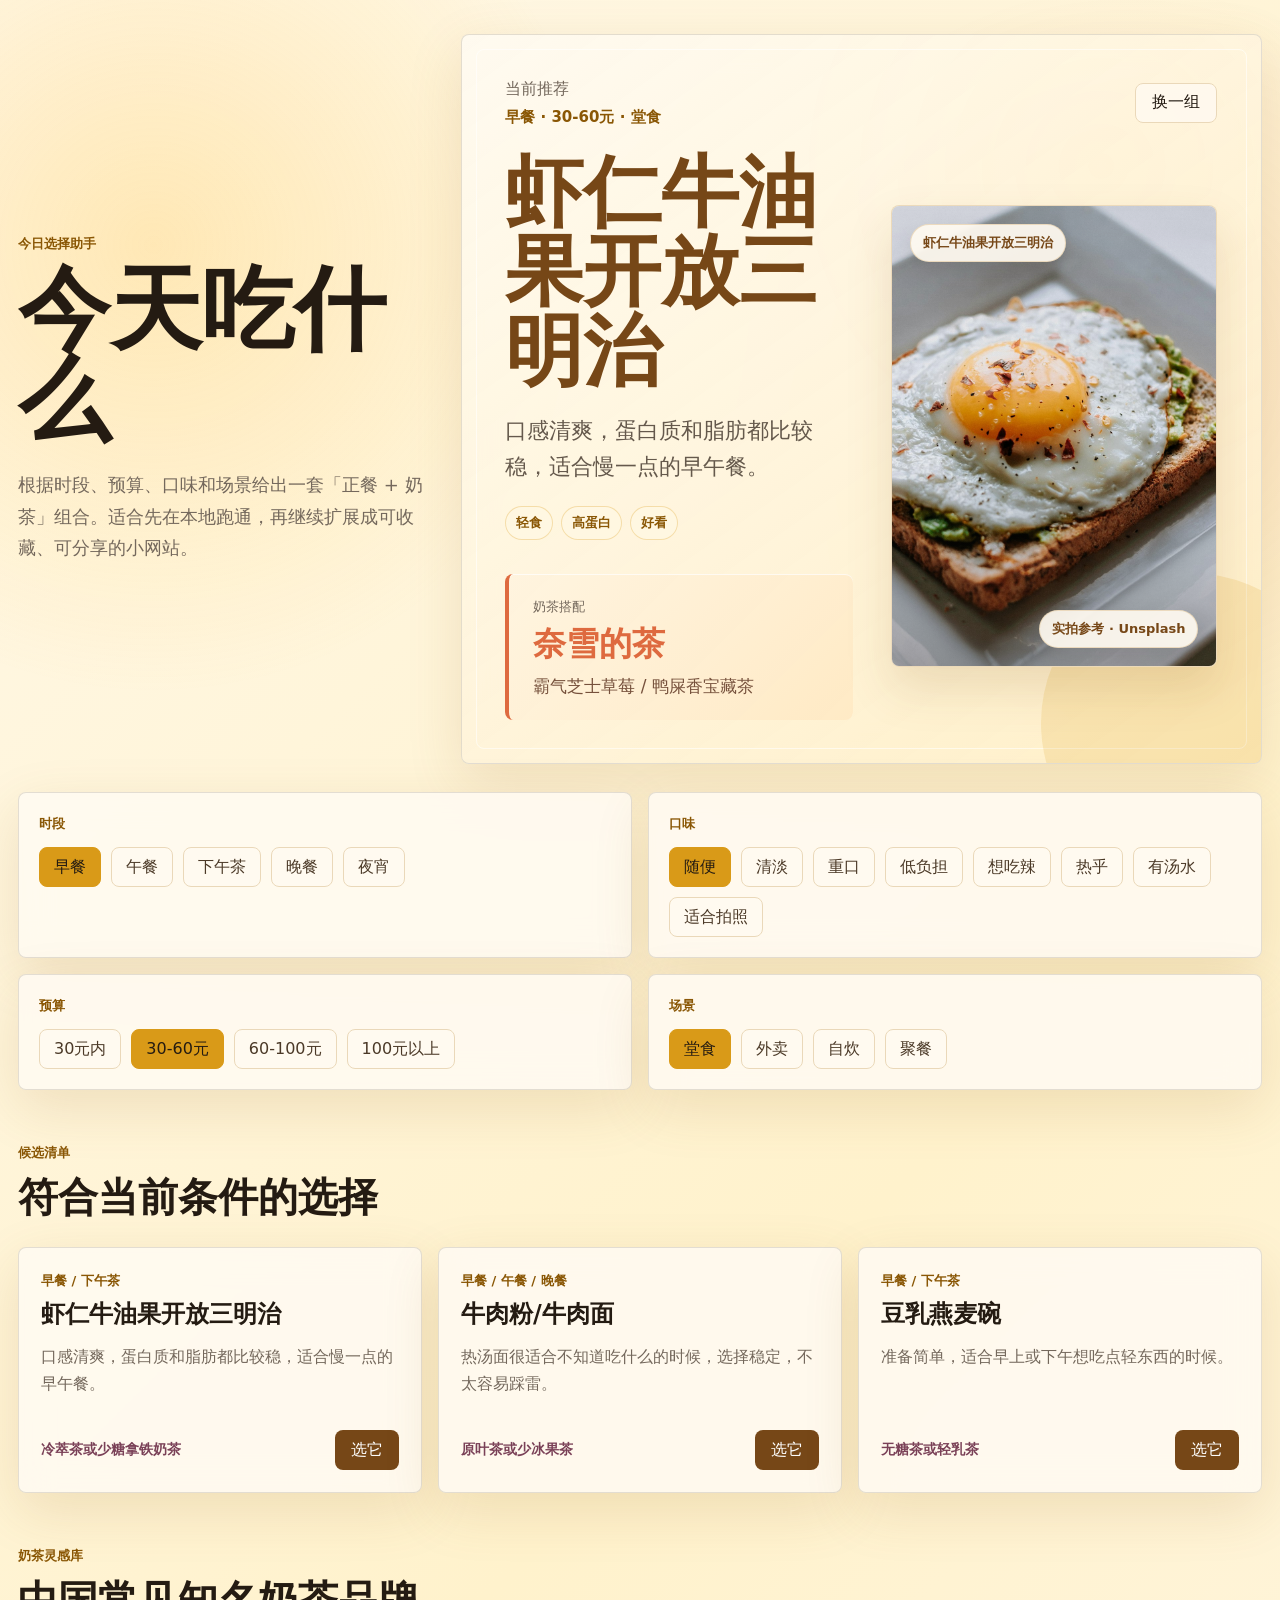
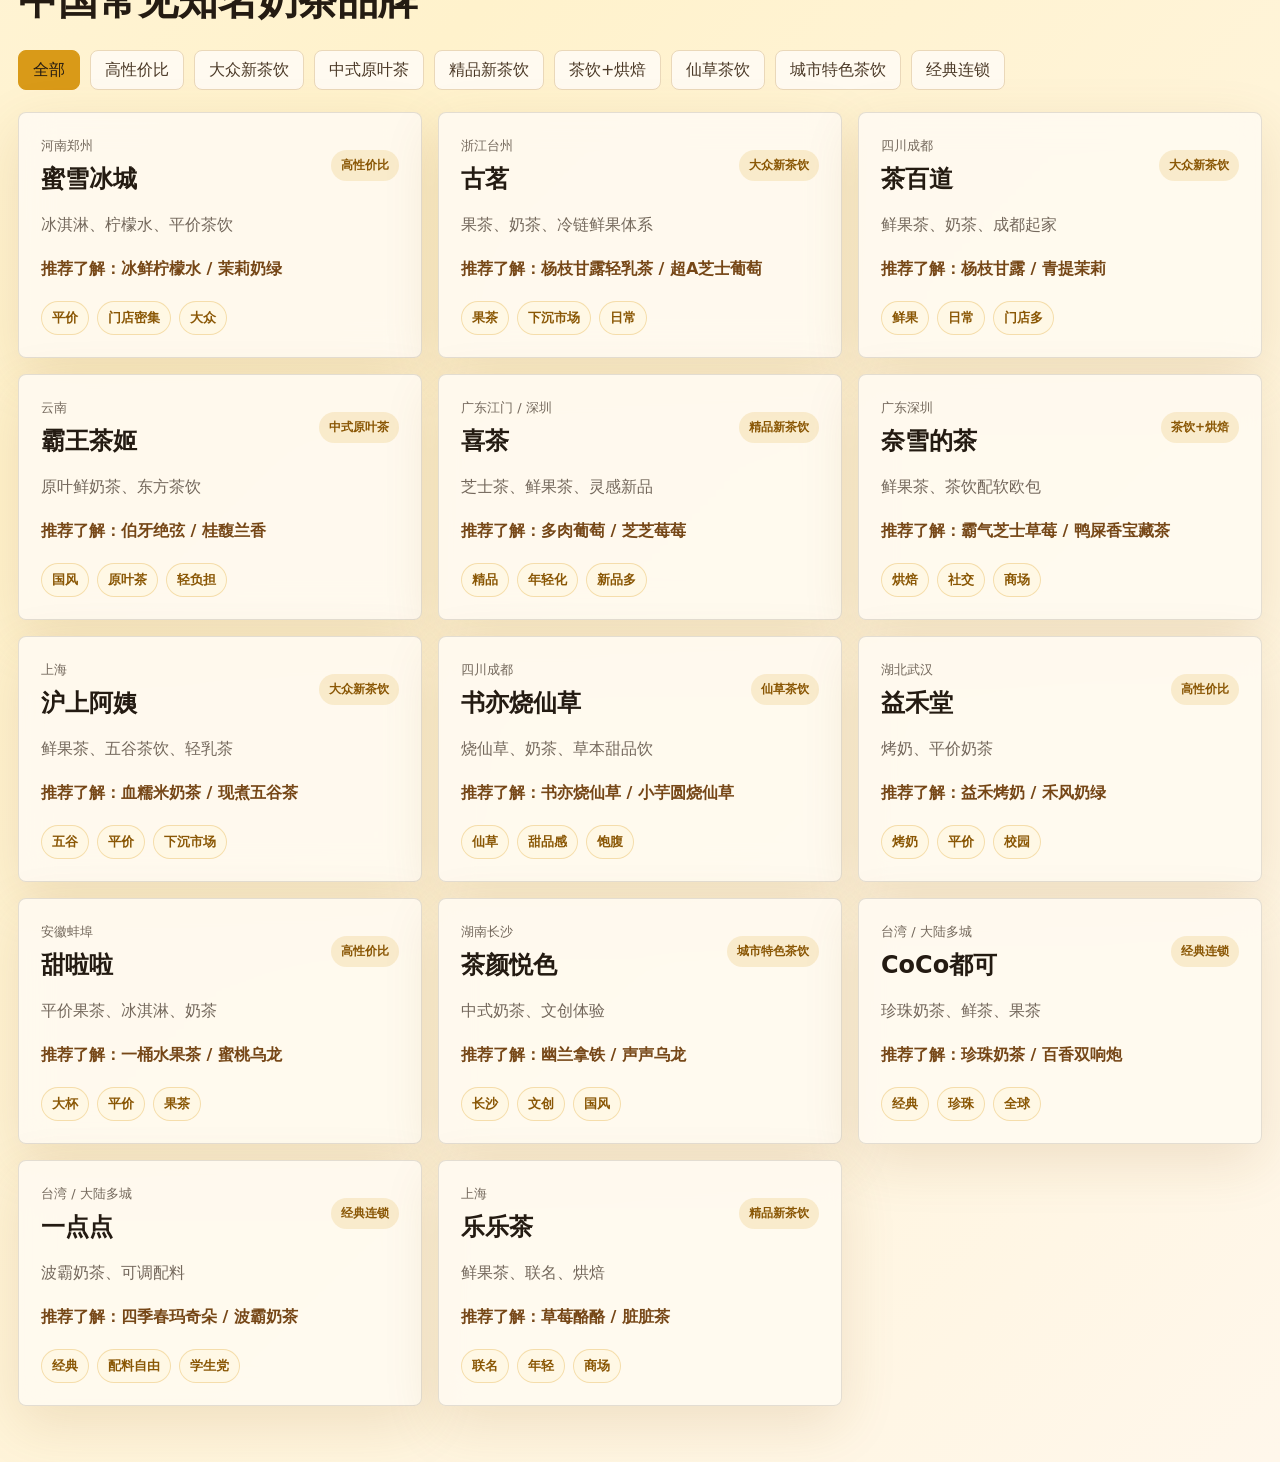
==== commit 456a5b3a: "bust pages asset cache" ====
--- a/index.html
+++ b/index.html
@@ -5,8 +5,8 @@
     <meta name="viewport" content="width=device-width, initial-scale=1.0" />
     <meta name="description" content="今天吃什么 - 简约现代的用餐与奶茶推荐小工具" />
     <title>今天吃什么</title>
-    <script type="module" crossorigin src="./assets/index-Bzn35s-g.js"></script>
-    <link rel="stylesheet" crossorigin href="./assets/index-esGFFq5m.css">
+    <script type="module" crossorigin src="./assets/index-Bzn35s-g.js?v=20260704-2"></script>
+    <link rel="stylesheet" crossorigin href="./assets/index-esGFFq5m.css?v=20260704-2">
   </head>
   <body>
     <div id="root"></div>
